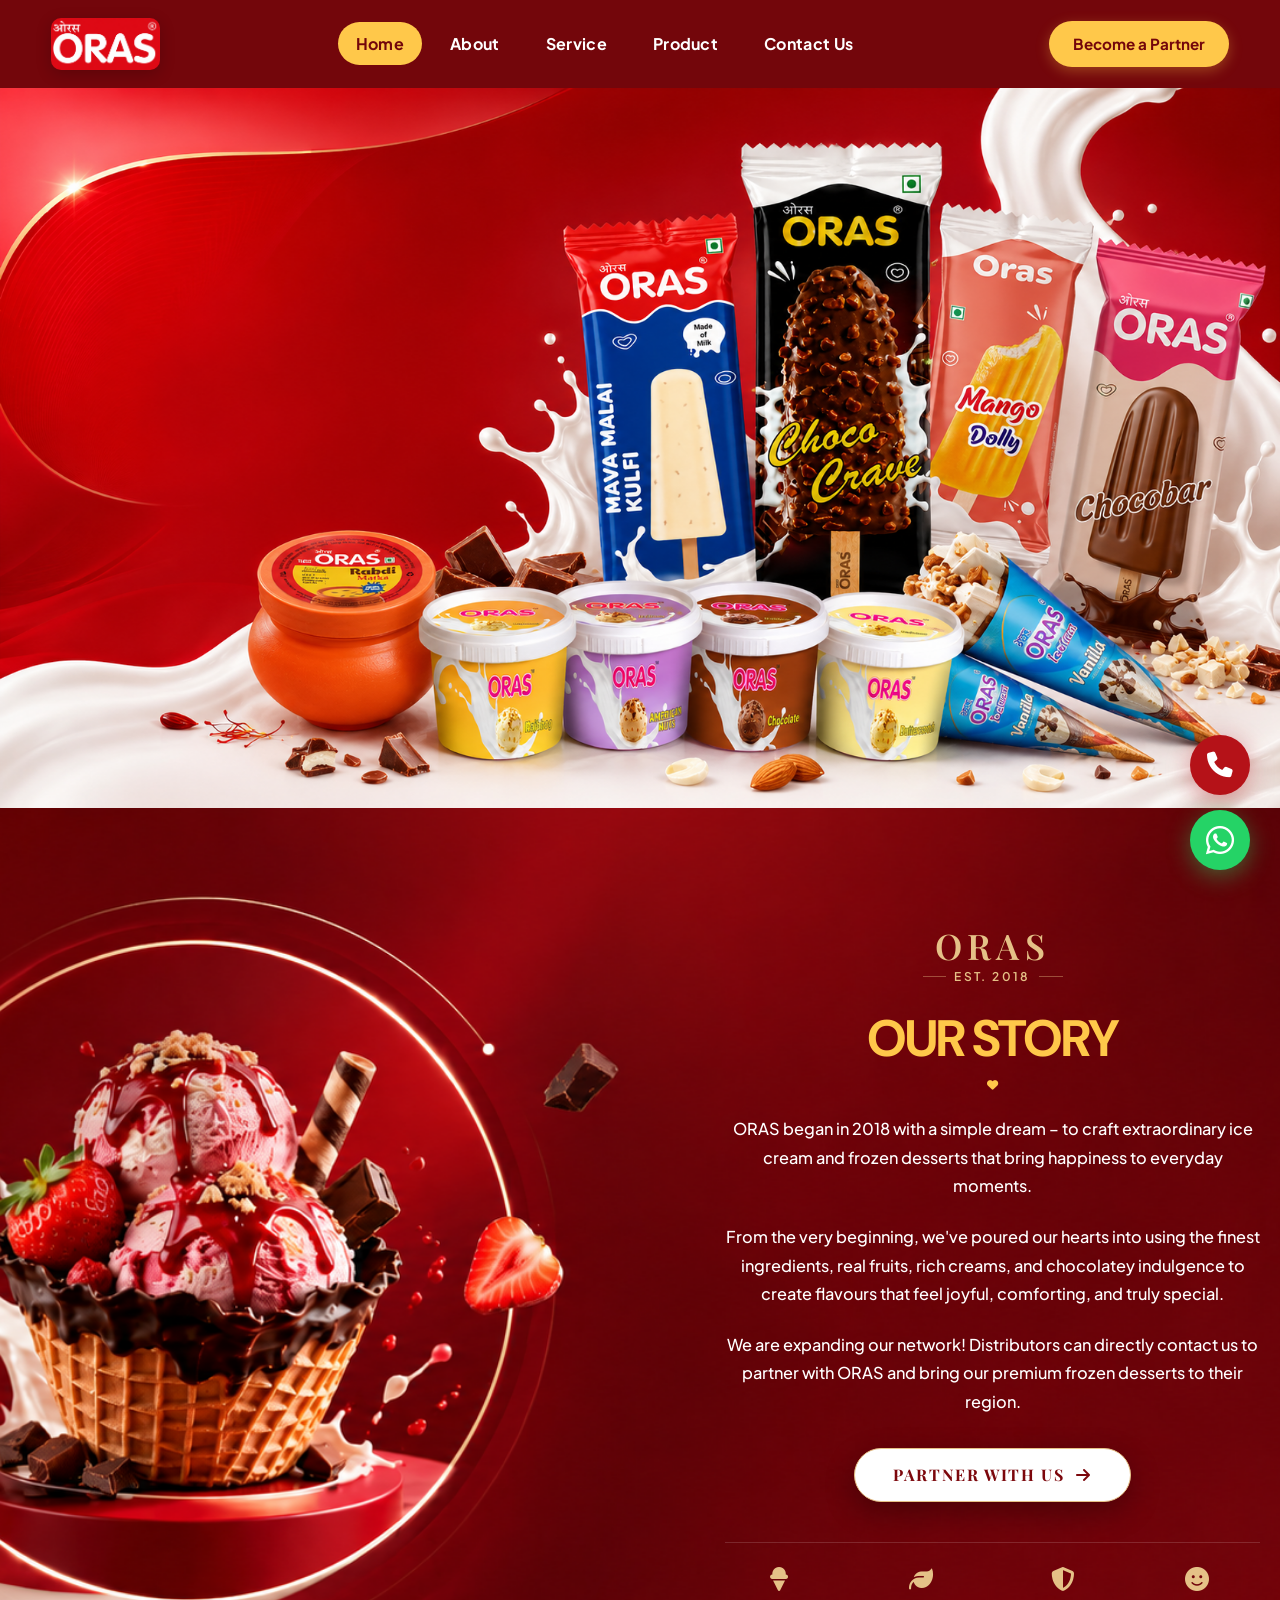
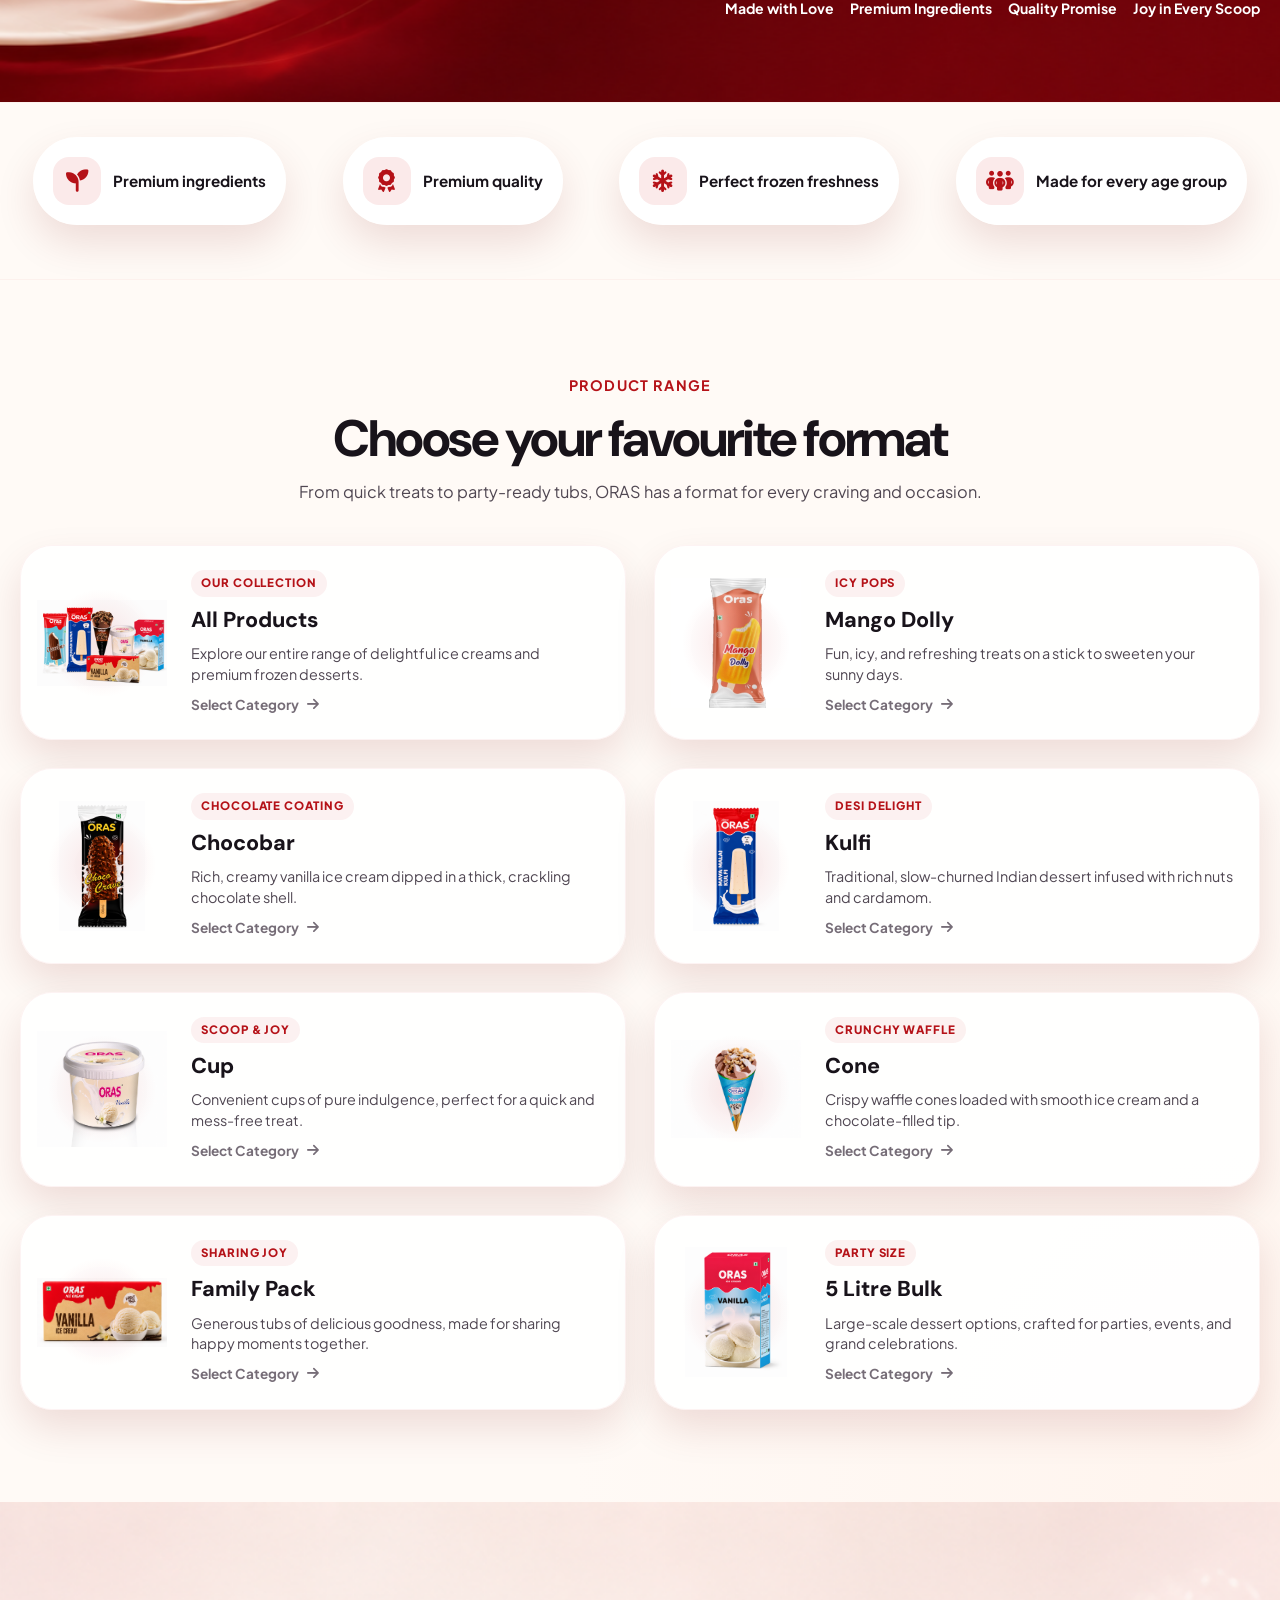
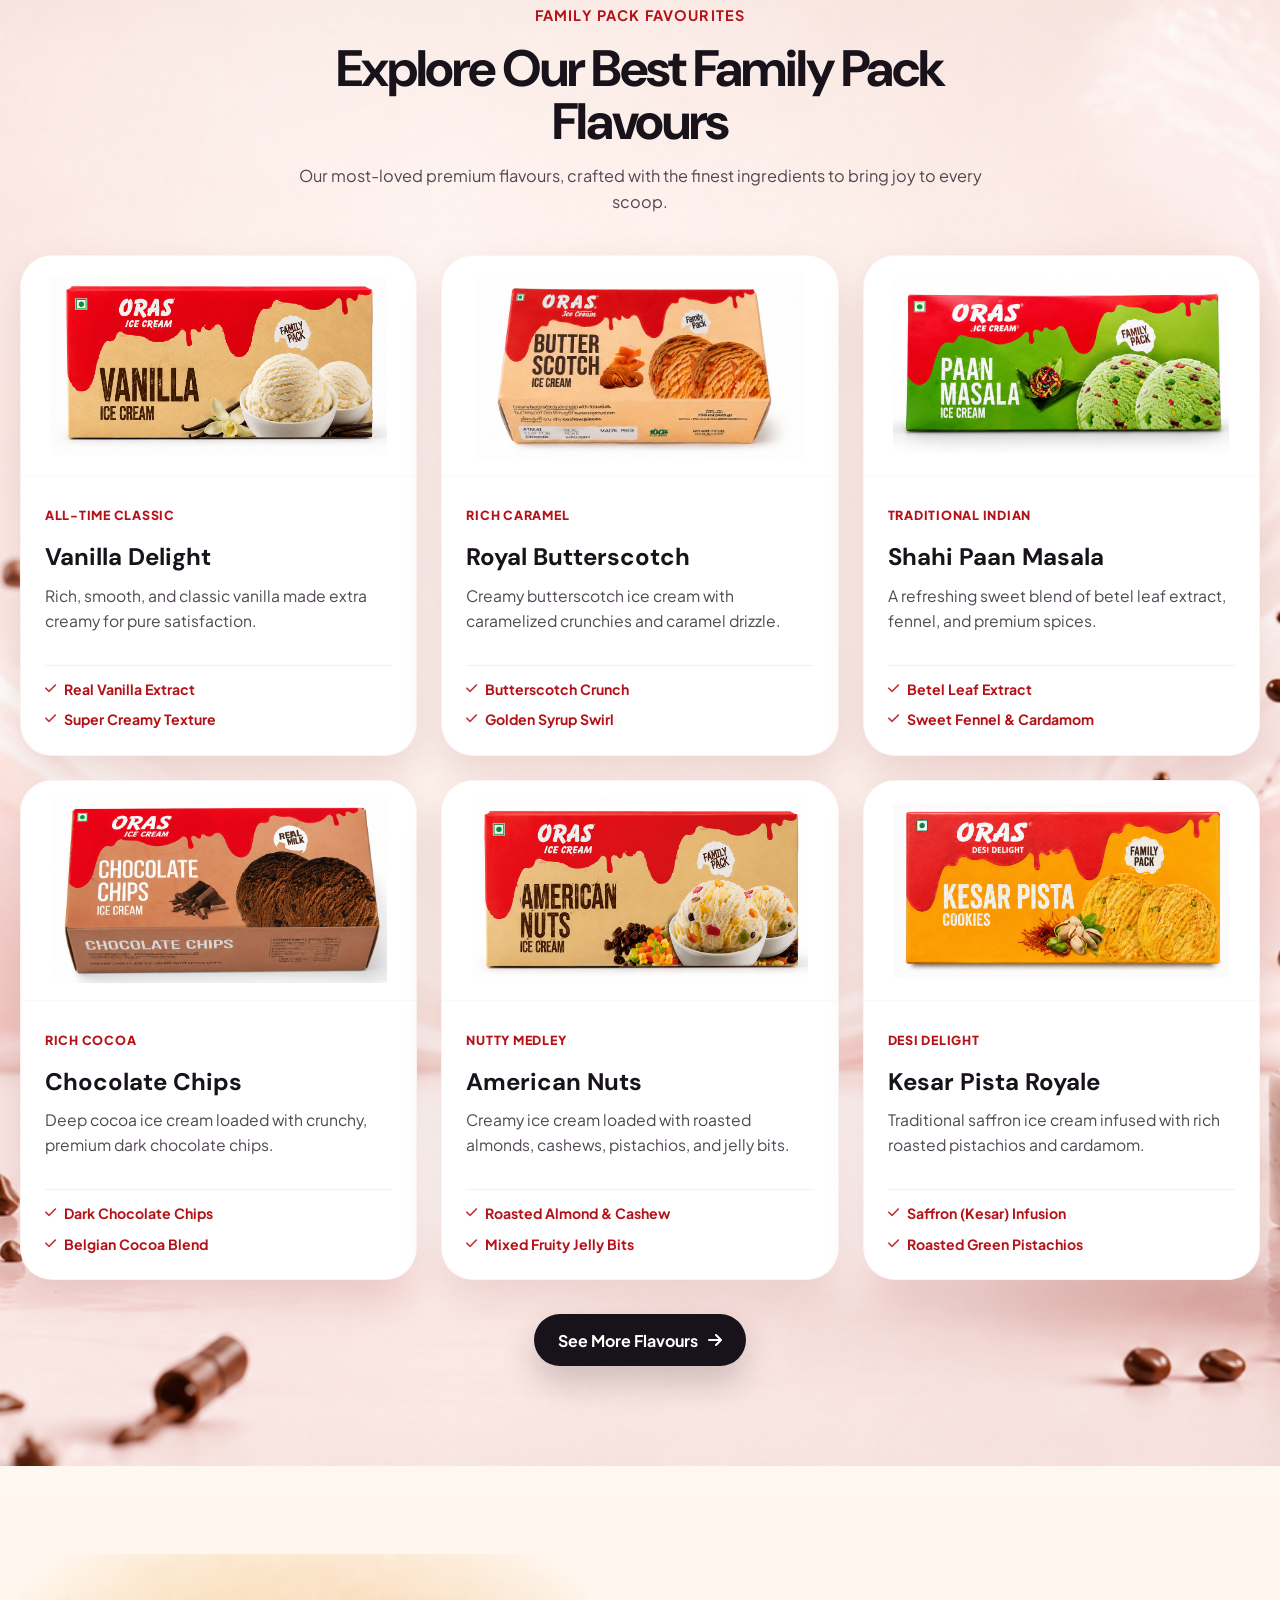
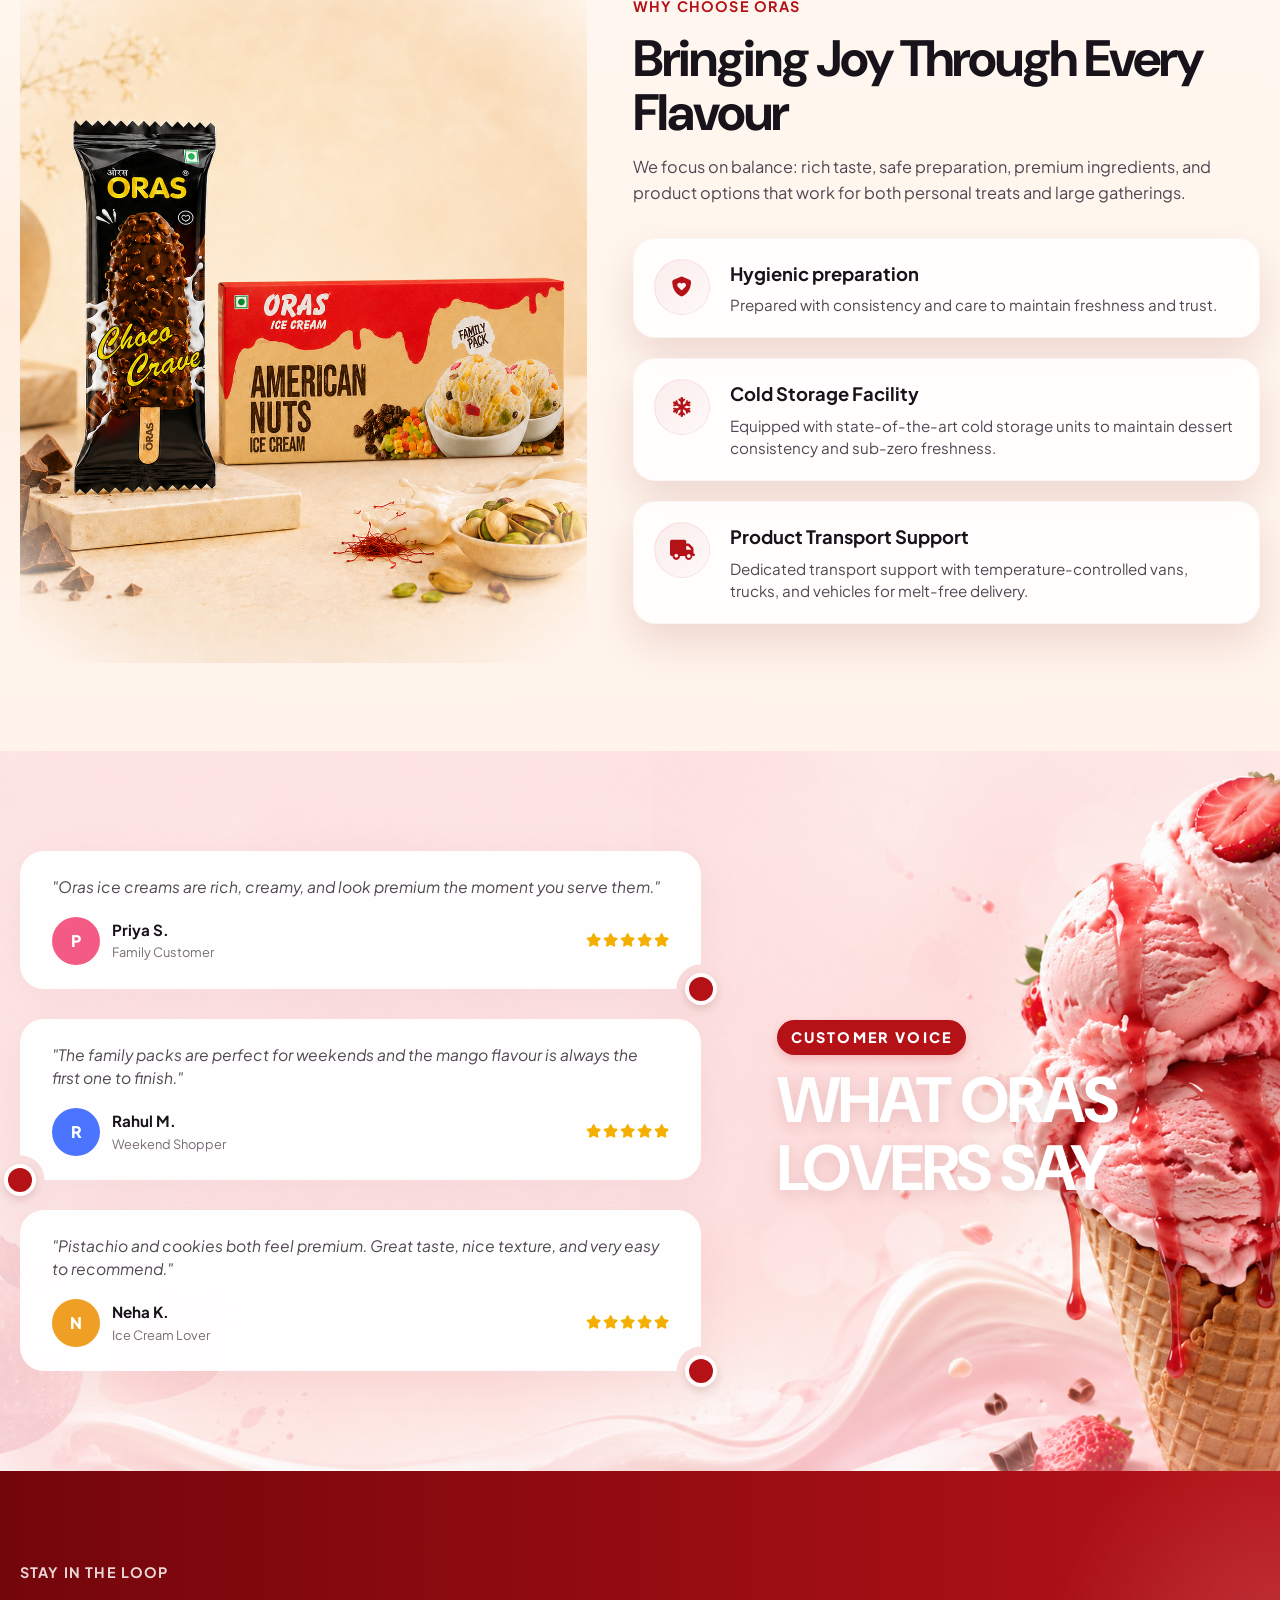
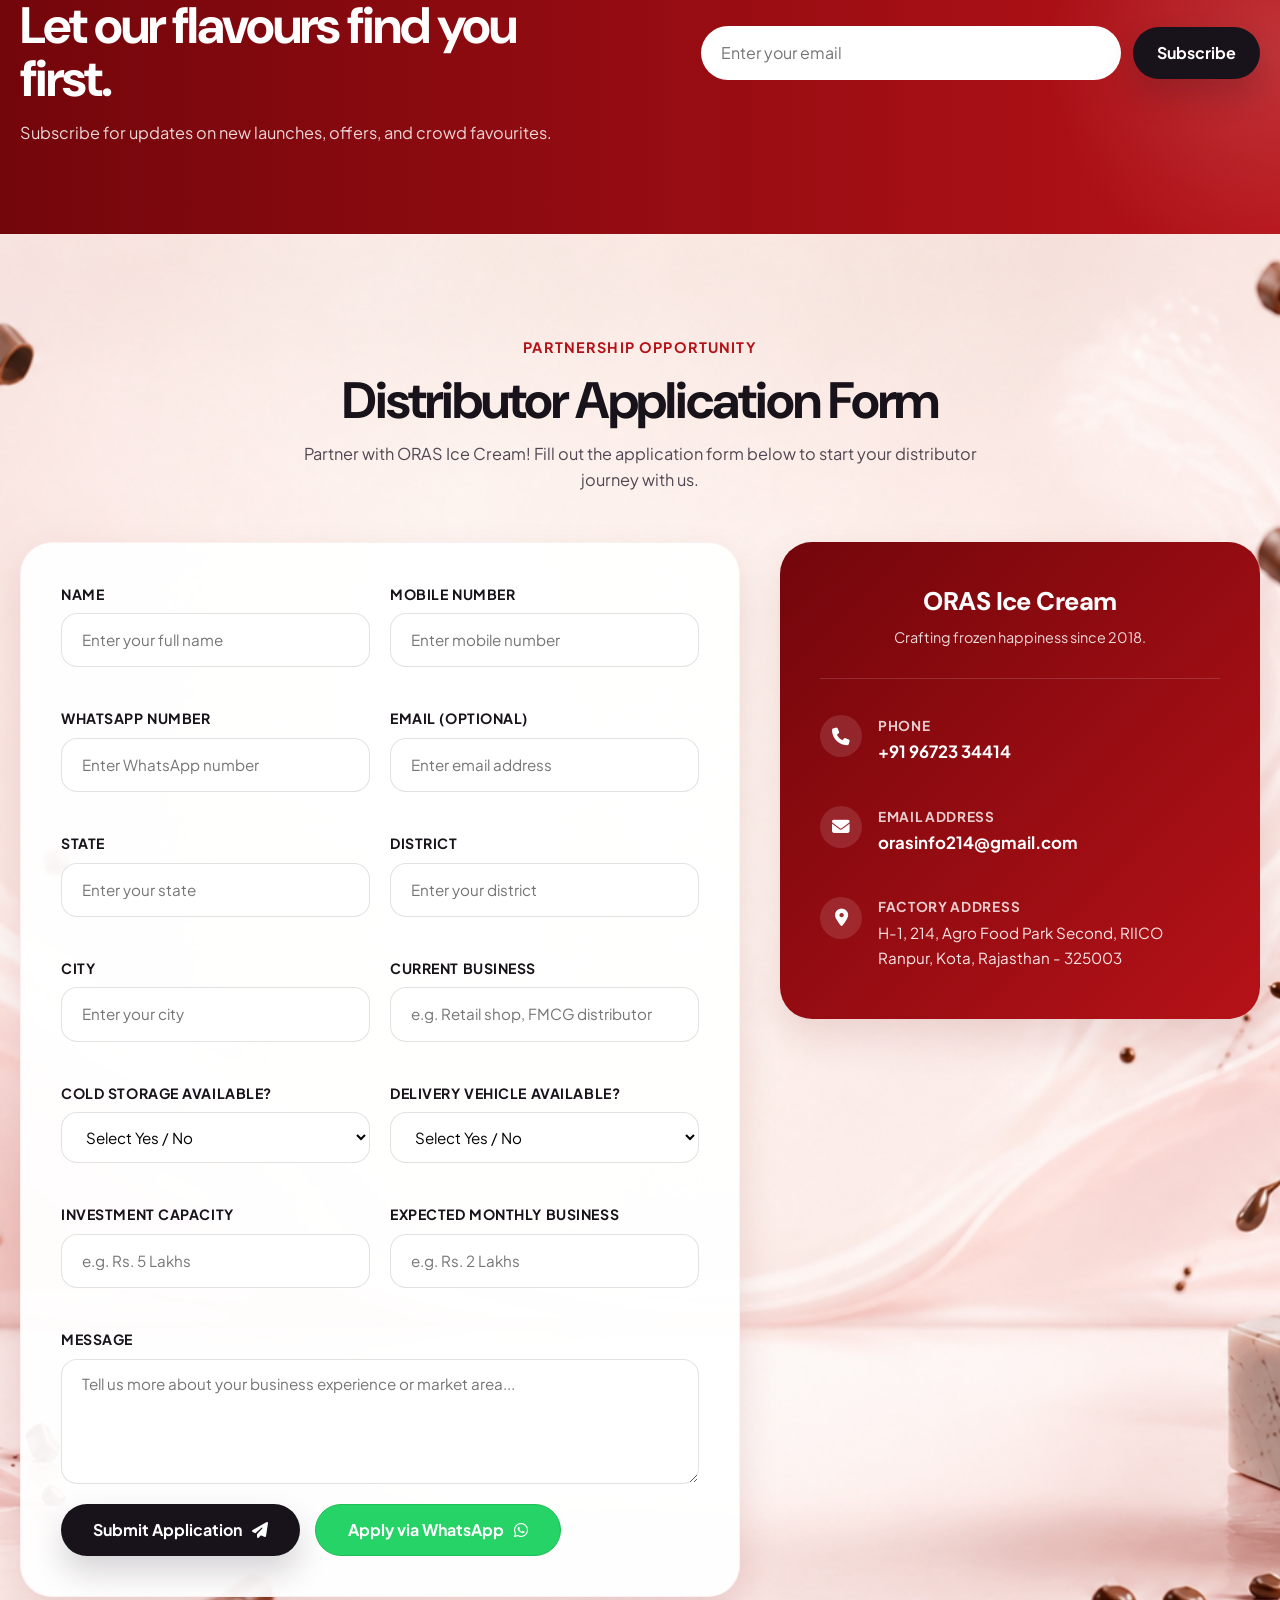
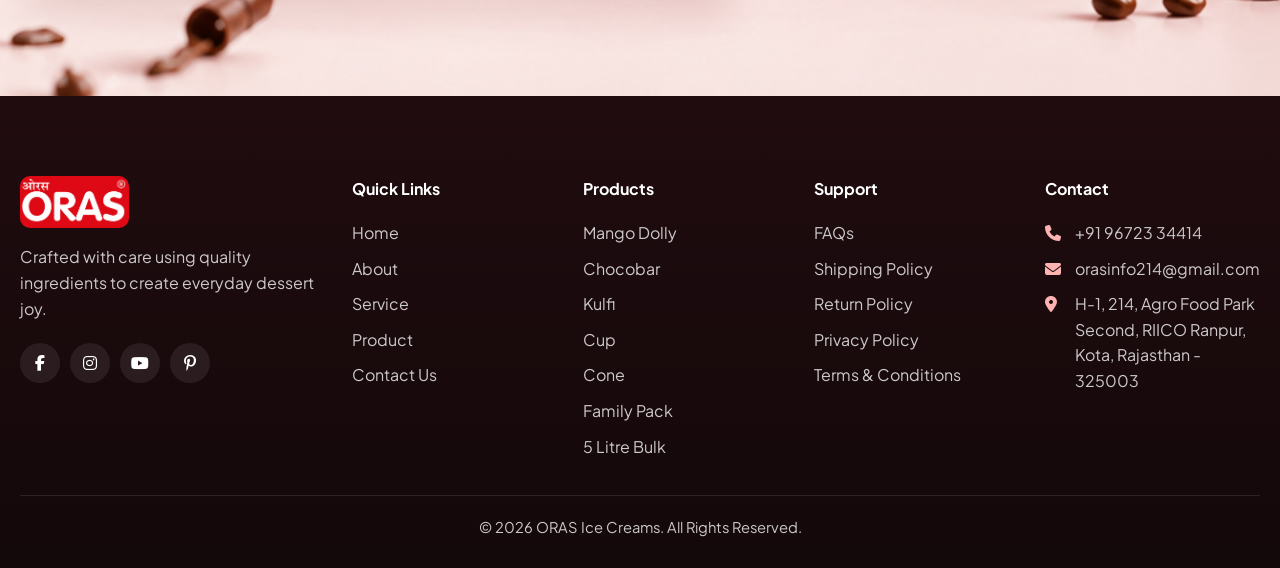
==== index.html @ 4565120a "cgngge" ====
<!DOCTYPE html>
<html lang="en">

<head>
    <meta charset="UTF-8">
    <meta name="viewport" content="width=device-width, initial-scale=1.0">
    <title>ORAS Ice Cream | Crafted for Every Craving</title>
    <meta name="description"
        content="Discover ORAS ice creams, family packs, cones, cups, and frozen desserts made with rich ingredients and joyful flavours.">
    <link rel="icon" type="image/png" href="images/logo.png">
    <link rel="preconnect" href="https://fonts.googleapis.com">
    <link rel="preconnect" href="https://fonts.gstatic.com" crossorigin>
    <link
        href="https://fonts.googleapis.com/css2?family=DM+Sans:wght@400;500;700;800&family=Lobster+Two:wght@700&family=Plus+Jakarta+Sans:wght@400;500;600;700;800&family=Playfair+Display:ital,wght@0,400..900;1,400..900&family=Cormorant+Garamond:ital,wght@0,400..700;1,400..700&display=swap"
        rel="stylesheet">
    <link rel="stylesheet" href="https://cdnjs.cloudflare.com/ajax/libs/font-awesome/6.4.0/css/all.min.css">
    <link rel="stylesheet" href="style.css?v=1.3">
</head>

<body>
    <!-- ORAS Premium Preloader -->
    <div id="oras-preloader" class="oras-preloader">
        <div class="preloader-bg-swirls">
            <div class="swirl swirl-1"></div>
            <div class="swirl swirl-2"></div>
        </div>
        <div class="preloader-content">
            <!-- Center Ice Cream Cup SVG Animation -->
            <div class="icecream-container">
                <svg viewBox="0 0 200 200" class="icecream-svg">
                    <!-- Floating toppings (Choco chips / Strawberry dots) -->
                    <circle cx="50" cy="60" r="4" class="topping topping-dot topping-1" />
                    <rect x="145" y="45" width="6" height="6" rx="2" class="topping topping-chip topping-2" />
                    <circle cx="150" cy="95" r="3.5" class="topping topping-dot topping-3" />
                    <rect x="40" y="110" width="6" height="6" rx="2" class="topping topping-chip topping-4" />

                    <!-- Ice Cream Scoop dropping -->
                    <g class="icecream-scoop-group">
                        <circle cx="100" cy="-60" r="42" class="icecream-scoop" />
                        <!-- Strawberry Syrup Drizzle overlay on the scoop -->
                        <path d="M 62,-54 C 65,-40 75,-35 80,-42 C 85,-50 95,-38 100,-46 C 105,-54 115,-36 122,-44 C 129,-52 135,-38 138,-54 C 135,-78 120,-96 100,-96 C 80,-96 65,-78 62,-54 Z" class="syrup-drizzle" />
                    </g>

                    <!-- Cup container -->
                    <g class="icecream-cup-group">
                        <!-- Cup Back Rim -->
                        <ellipse cx="100" cy="110" rx="46" ry="12" class="cup-rim-back" />
                        <!-- Cup Base -->
                        <path d="M 58,114 L 68,168 C 69,173 73,178 78,178 L 122,178 C 127,178 131,173 132,168 L 142,114 Z" class="cup-body" />
                        <!-- Cup Front Rim -->
                        <ellipse cx="100" cy="110" rx="46" ry="12" class="cup-rim-front" />
                        <!-- Golden Accent Lines on Cup -->
                        <path d="M 68,124 L 74,158 M 132,124 L 126,158 M 100,128 L 100,166" class="cup-accents" />
                    </g>
                </svg>
            </div>

            <!-- Preloader Progress (Dripping Syrup Line) -->
            <div class="preloader-progress-bar">
                <div class="progress-line-fill"></div>
                <!-- Syrup Drop dripping from the progress fill end -->
                <div class="progress-syrup-drop"></div>
            </div>

            <!-- Reveal ORAS Logo text -->
            <div class="preloader-logo-reveal">
                <h1 class="loader-logo-text">ORAS</h1>
                <span class="loader-logo-sub">EST. 2018</span>
            </div>
        </div>
    </div>

    <header class="main-header">
        <div class="header-container">
            <a href="#home" class="logo-container" aria-label="ORAS home">
                <img src="images/logo.png" alt="ORAS Logo" class="brand-logo">
            </a>

            <nav class="nav-menu" aria-label="Primary">
                <ul>
                    <li><a href="#home" class="active">Home</a></li>
                    <li><a href="about.html">About</a></li>
                    <li><a href="services.html">Service</a></li>
                    <li><a href="products.html">Product</a></li>
                    <li><a href="contact.html">Contact Us</a></li>
                </ul>
            </nav>

            <div class="header-actions">
                <a href="contact.html" class="btn-quote">Become a Partner</a>
                <button class="mobile-menu-toggle" aria-label="Toggle menu">
                    <i class="fa-solid fa-bars"></i>
                </button>
            </div>
        </div>
    </header>



    <main>
        <section id="home" class="hero-section">
            <div class="hero-image-wrapper">
                <img src="images/banner%20poster.png" alt="ORAS Ice Cream Banner" class="hero-banner-image">
            </div>
        </section>

        <section id="about" class="story-section">
            <div class="shell story-layout">
                <!-- Left spacer to preserve left-side layout for background illustration -->
                <div class="story-spacer"></div>

                <div class="story-copy scroll-reveal">
                    <div class="story-branding">
                        <span class="story-brand-name">ORAS</span>
                        <span class="story-est">EST. 2018</span>
                    </div>
                    <h2 class="story-title">OUR STORY</h2>
                    <div class="story-separator">
                        <i class="fa-solid fa-heart"></i>
                    </div>
                    <p class="story-text">
                        ORAS began in 2018 with a simple dream – to craft extraordinary ice cream and frozen desserts that bring happiness to everyday moments.
                    </p>
                    <p class="story-text">
                        From the very beginning, we've poured our hearts into using the finest ingredients, real fruits, rich creams, and chocolatey indulgence to create flavours that feel joyful, comforting, and truly special.
                    </p>
                    <p class="story-text">
                        We are expanding our network! Distributors can directly contact us to partner with ORAS and bring our premium frozen desserts to their region.
                    </p>
                    <div class="story-action">
                        <a href="#contact-section" class="btn btn-story">PARTNER WITH US <i class="fa-solid fa-arrow-right"></i></a>
                    </div>
                    
                    <div class="story-features">
                        <div class="feature-card">
                            <i class="fa-solid fa-ice-cream"></i>
                            <div class="feature-info">
                                <span>Made with Love</span>
                            </div>
                        </div>
                        <div class="feature-card">
                            <i class="fa-solid fa-leaf"></i>
                            <div class="feature-info">
                                <span>Premium Ingredients</span>
                            </div>
                        </div>
                        <div class="feature-card">
                            <i class="fa-solid fa-shield-halved"></i>
                            <div class="feature-info">
                                <span>Quality Promise</span>
                            </div>
                        </div>
                        <div class="feature-card">
                            <i class="fa-solid fa-face-smile"></i>
                            <div class="feature-info">
                                <span>Joy in Every Scoop</span>
                            </div>
                        </div>
                    </div>
                </div>
            </div>
        </section>

        <section class="trust-strip">
            <div class="shell trust-grid">
                <div class="trust-item">
                    <i class="fa-solid fa-seedling"></i>
                    <span>Premium ingredients</span>
                </div>
                <div class="trust-item">
                    <i class="fa-solid fa-award"></i>
                    <span>Premium quality</span>
                </div>
                <div class="trust-item">
                    <i class="fa-solid fa-snowflake"></i>
                    <span>Perfect frozen freshness</span>
                </div>
                <div class="trust-item">
                    <i class="fa-solid fa-people-group"></i>
                    <span>Made for every age group</span>
                </div>
            </div>
        </section>

        <section id="products" class="categories-section">
            <div class="shell">
                <div class="section-intro scroll-reveal">
                    <span class="eyebrow">Product range</span>
                    <h2>Choose your favourite format</h2>
                    <p>From quick treats to party-ready tubs, ORAS has a format for every craving and occasion.</p>
                </div>

                <div class="categories-grid">
                    <a href="products.html?category=all" class="category-card" aria-label="Show all products">
                        <span class="category-card-inner">
                            <span class="category-img-wrapper">
                                <span class="category-img-bg"></span>
                                <img src="images/image copy 4.png" alt="All Products" class="category-image">
                            </span>
                            <span class="category-card-info">
                                <span class="category-badge">Our Collection</span>
                                <span class="category-name">All Products</span>
                                <span class="category-desc">Explore our entire range of delightful ice creams and premium frozen desserts.</span>
                                <span class="category-action-link">Select Category <i class="fa-solid fa-arrow-right"></i></span>
                            </span>
                        </span>
                    </a>
                    
                    <a href="products.html?category=candy" class="category-card" aria-label="Show candy category">
                        <span class="category-card-inner">
                            <span class="category-img-wrapper">
                                <span class="category-img-bg"></span>
                                <img src="images/product/magno dolly.png" alt="Mango Dolly" class="category-image">
                            </span>
                            <span class="category-card-info">
                                <span class="category-badge">Icy Pops</span>
                                <span class="category-name">Mango Dolly</span>
                                <span class="category-desc">Fun, icy, and refreshing treats on a stick to sweeten your sunny days.</span>
                                <span class="category-action-link">Select Category <i class="fa-solid fa-arrow-right"></i></span>
                            </span>
                        </span>
                    </a>
                    
                    <a href="products.html?category=chocobar" class="category-card" aria-label="Show chocobar category">
                        <span class="category-card-inner">
                            <span class="category-img-wrapper">
                                <span class="category-img-bg"></span>
                                <img src="images/product/chobar.png" alt="Chocobar" class="category-image">
                            </span>
                            <span class="category-card-info">
                                <span class="category-badge">Chocolate Coating</span>
                                <span class="category-name">Chocobar</span>
                                <span class="category-desc">Rich, creamy vanilla ice cream dipped in a thick, crackling chocolate shell.</span>
                                <span class="category-action-link">Select Category <i class="fa-solid fa-arrow-right"></i></span>
                            </span>
                        </span>
                    </a>
                    
                    <a href="products.html?category=kulfi" class="category-card" aria-label="Show kulfi category">
                        <span class="category-card-inner">
                            <span class="category-img-wrapper">
                                <span class="category-img-bg"></span>
                                <img src="images/product/kulfi.png" alt="Kulfi" class="category-image">
                            </span>
                            <span class="category-card-info">
                                <span class="category-badge">Desi Delight</span>
                                <span class="category-name">Kulfi</span>
                                <span class="category-desc">Traditional, slow-churned Indian dessert infused with rich nuts and cardamom.</span>
                                <span class="category-action-link">Select Category <i class="fa-solid fa-arrow-right"></i></span>
                            </span>
                        </span>
                    </a>
                    
                    <a href="products.html?category=cup" class="category-card" aria-label="Show cup category">
                        <span class="category-card-inner">
                            <span class="category-img-wrapper">
                                <span class="category-img-bg"></span>
                                <img src="images/vanilla.png" alt="Cup" class="category-image">
                            </span>
                            <span class="category-card-info">
                                <span class="category-badge">Scoop & Joy</span>
                                <span class="category-name">Cup</span>
                                <span class="category-desc">Convenient cups of pure indulgence, perfect for a quick and mess-free treat.</span>
                                <span class="category-action-link">Select Category <i class="fa-solid fa-arrow-right"></i></span>
                            </span>
                        </span>
                    </a>
                    
                    <a href="products.html?category=cone" class="category-card" aria-label="Show cone category">
                        <span class="category-card-inner">
                            <span class="category-img-wrapper">
                                <span class="category-img-bg"></span>
                                <img src="images/product/cone.png" alt="Cone" class="category-image">
                            </span>
                            <span class="category-card-info">
                                <span class="category-badge">Crunchy Waffle</span>
                                <span class="category-name">Cone</span>
                                <span class="category-desc">Crispy waffle cones loaded with smooth ice cream and a chocolate-filled tip.</span>
                                <span class="category-action-link">Select Category <i class="fa-solid fa-arrow-right"></i></span>
                            </span>
                        </span>
                    </a>
                    
                    <a href="products.html?category=family" class="category-card" aria-label="Show family pack category">
                        <span class="category-card-inner">
                            <span class="category-img-wrapper">
                                <span class="category-img-bg"></span>
                                <img src="images/product/vn.png" alt="Family Pack" class="category-image">
                            </span>
                            <span class="category-card-info">
                                <span class="category-badge">Sharing Joy</span>
                                <span class="category-name">Family Pack</span>
                                <span class="category-desc">Generous tubs of delicious goodness, made for sharing happy moments together.</span>
                                <span class="category-action-link">Select Category <i class="fa-solid fa-arrow-right"></i></span>
                            </span>
                        </span>
                    </a>
                    
                    <a href="products.html?category=bulk" class="category-card" aria-label="Show bulk category">
                        <span class="category-card-inner">
                            <span class="category-img-wrapper">
                                <span class="category-img-bg"></span>
                                <img src="images/vnilla.png" alt="5 Litre Bulk" class="category-image">
                            </span>
                            <span class="category-card-info">
                                <span class="category-badge">Party Size</span>
                                <span class="category-name">5 Litre Bulk</span>
                                <span class="category-desc">Large-scale dessert options, crafted for parties, events, and grand celebrations.</span>
                                <span class="category-action-link">Select Category <i class="fa-solid fa-arrow-right"></i></span>
                            </span>
                        </span>
                    </a>
                </div>
            </div>
        </section>

        <section id="flavours" class="flavours-section">
            <div class="shell">
                <div class="section-intro scroll-reveal">
                    <span class="eyebrow">Family Pack Favourites</span>
                    <h2>Explore Our Best Family Pack Flavours</h2>
                    <p>Our most-loved premium flavours, crafted with the finest ingredients to bring joy to every scoop.</p>
                </div>

                <div class="flavours-grid">
                    <article class="flavour-card" data-id="vanilla">
                        <div class="flavour-card-inner">
                            <div class="flavour-img-box">
                                <img src="images/product/vn.png" alt="Vanilla Delight">
                            </div>
                            <div class="flavour-info">
                                <span class="flavour-tag">All-Time Classic</span>
                                <h3>Vanilla Delight</h3>
                                <p class="flavour-copy">Rich, smooth, and classic vanilla made extra creamy for pure satisfaction.</p>
                                <div class="flavour-highlights">
                                    <span><i class="fa-solid fa-check"></i> Real Vanilla Extract</span>
                                    <span><i class="fa-solid fa-check"></i> Super Creamy Texture</span>
                                </div>
                            </div>
                        </div>
                    </article>

                    <article class="flavour-card" data-id="butterscotch">
                        <div class="flavour-card-inner">
                            <div class="flavour-img-box">
                                <img src="images/product/btr.png" alt="Royal Butterscotch">
                            </div>
                            <div class="flavour-info">
                                <span class="flavour-tag">Rich Caramel</span>
                                <h3>Royal Butterscotch</h3>
                                <p class="flavour-copy">Creamy butterscotch ice cream with caramelized crunchies and caramel drizzle.</p>
                                <div class="flavour-highlights">
                                    <span><i class="fa-solid fa-check"></i> Butterscotch Crunch</span>
                                    <span><i class="fa-solid fa-check"></i> Golden Syrup Swirl</span>
                                </div>
                            </div>
                        </div>
                    </article>

                    <article class="flavour-card" data-id="paanmasala">
                        <div class="flavour-card-inner">
                            <div class="flavour-img-box">
                                <img src="images/product/pan%20ice.png" alt="Shahi Paan Masala">
                            </div>
                            <div class="flavour-info">
                                <span class="flavour-tag">Traditional Indian</span>
                                <h3>Shahi Paan Masala</h3>
                                <p class="flavour-copy">A refreshing sweet blend of betel leaf extract, fennel, and premium spices.</p>
                                <div class="flavour-highlights">
                                    <span><i class="fa-solid fa-check"></i> Betel Leaf Extract</span>
                                    <span><i class="fa-solid fa-check"></i> Sweet Fennel & Cardamom</span>
                                </div>
                            </div>
                        </div>
                    </article>

                    <article class="flavour-card" data-id="chocochips">
                        <div class="flavour-card-inner">
                            <div class="flavour-img-box">
                                <img src="images/product/choco.png" alt="Chocolate Chips">
                            </div>
                            <div class="flavour-info">
                                <span class="flavour-tag">Rich Cocoa</span>
                                <h3>Chocolate Chips</h3>
                                <p class="flavour-copy">Deep cocoa ice cream loaded with crunchy, premium dark chocolate chips.</p>
                                <div class="flavour-highlights">
                                    <span><i class="fa-solid fa-check"></i> Dark Chocolate Chips</span>
                                    <span><i class="fa-solid fa-check"></i> Belgian Cocoa Blend</span>
                                </div>
                            </div>
                        </div>
                    </article>

                    <article class="flavour-card" data-id="americannuts">
                        <div class="flavour-card-inner">
                            <div class="flavour-img-box">
                                <img src="images/product/an.png" alt="American Nuts">
                            </div>
                            <div class="flavour-info">
                                <span class="flavour-tag">Nutty Medley</span>
                                <h3>American Nuts</h3>
                                <p class="flavour-copy">Creamy ice cream loaded with roasted almonds, cashews, pistachios, and jelly bits.</p>
                                <div class="flavour-highlights">
                                    <span><i class="fa-solid fa-check"></i> Roasted Almond & Cashew</span>
                                    <span><i class="fa-solid fa-check"></i> Mixed Fruity Jelly Bits</span>
                                </div>
                            </div>
                        </div>
                    </article>

                    <article class="flavour-card" data-id="kesarpista">
                        <div class="flavour-card-inner">
                            <div class="flavour-img-box">
                                <img src="images/product/kp.png" alt="Kesar Pista Royale">
                            </div>
                            <div class="flavour-info">
                                <span class="flavour-tag">Desi Delight</span>
                                <h3>Kesar Pista Royale</h3>
                                <p class="flavour-copy">Traditional saffron ice cream infused with rich roasted pistachios and cardamom.</p>
                                <div class="flavour-highlights">
                                    <span><i class="fa-solid fa-check"></i> Saffron (Kesar) Infusion</span>
                                    <span><i class="fa-solid fa-check"></i> Roasted Green Pistachios</span>
                                </div>
                            </div>
                        </div>
                    </article>
                </div>

                <div class="flavours-action">
                    <a href="products.html" class="btn btn-dark">See More Flavours <i class="fa-solid fa-arrow-right"></i></a>
                </div>
            </div>
        </section>

        <section id="services" class="choose-section">
            <div class="shell choose-layout">
                <div class="choose-visual scroll-reveal">
                    <img src="images/new%20combo%27.png" alt="ORAS dessert platter">
                </div>
                <div class="choose-copy scroll-reveal">
                    <span class="eyebrow">Why choose ORAS</span>
                    <h2>Bringing Joy Through Every Flavour</h2>
                    <p>
                        We focus on balance: rich taste, safe preparation, premium ingredients, and product options
                        that work for both personal treats and large gatherings.
                    </p>
                    <div class="choose-points">
                        <article>
                            <i class="fa-solid fa-shield-heart"></i>
                            <div>
                                <h3>Hygienic preparation</h3>
                                <p>Prepared with consistency and care to maintain freshness and trust.</p>
                            </div>
                        </article>
                        <article>
                            <i class="fa-solid fa-snowflake"></i>
                            <div>
                                <h3>Cold Storage Facility</h3>
                                <p>Equipped with state-of-the-art cold storage units to maintain dessert consistency and sub-zero freshness.</p>
                            </div>
                        </article>
                        <article>
                            <i class="fa-solid fa-truck"></i>
                            <div>
                                <h3>Product Transport Support</h3>
                                <p>Dedicated transport support with temperature-controlled vans, trucks, and vehicles for melt-free delivery.</p>
                            </div>
                        </article>
                    </div>
                </div>
            </div>
        </section>


        <section class="testimonials-section">
            <div class="shell testimonials-layout">
                <!-- Left Side: Testimonials Stack -->
                <div class="testimonials-left-col">
                    <div class="testimonials-sets-wrapper">
                        <!-- Set 1 -->
                        <div class="testimonial-set active" data-set="1">
                            <article class="testimonial-card-bubble bottom-right">
                                <p class="testimonial-bubble-text">"Oras ice creams are rich, creamy, and look premium the moment you serve them."</p>
                                <div class="testimonial-bubble-footer">
                                    <div class="author-info">
                                        <div class="author-avatar pink-avatar">P</div>
                                        <div>
                                            <strong>Priya S.</strong>
                                            <span>Family Customer</span>
                                        </div>
                                    </div>
                                    <div class="testimonial-stars-rating">
                                        <i class="fa-solid fa-star"></i><i class="fa-solid fa-star"></i><i class="fa-solid fa-star"></i><i class="fa-solid fa-star"></i><i class="fa-solid fa-star"></i>
                                    </div>
                                </div>
                                <span class="bubble-dot"></span>
                            </article>

                            <article class="testimonial-card-bubble bottom-left">
                                <p class="testimonial-bubble-text">"The family packs are perfect for weekends and the mango flavour is always the first one to finish."</p>
                                <div class="testimonial-bubble-footer">
                                    <div class="author-info">
                                        <div class="author-avatar blue-avatar">R</div>
                                        <div>
                                            <strong>Rahul M.</strong>
                                            <span>Weekend Shopper</span>
                                        </div>
                                    </div>
                                    <div class="testimonial-stars-rating">
                                        <i class="fa-solid fa-star"></i><i class="fa-solid fa-star"></i><i class="fa-solid fa-star"></i><i class="fa-solid fa-star"></i><i class="fa-solid fa-star"></i>
                                    </div>
                                </div>
                                <span class="bubble-dot"></span>
                            </article>

                            <article class="testimonial-card-bubble bottom-right">
                                <p class="testimonial-bubble-text">"Pistachio and cookies both feel premium. Great taste, nice texture, and very easy to recommend."</p>
                                <div class="testimonial-bubble-footer">
                                    <div class="author-info">
                                        <div class="author-avatar yellow-avatar">N</div>
                                        <div>
                                            <strong>Neha K.</strong>
                                            <span>Ice Cream Lover</span>
                                        </div>
                                    </div>
                                    <div class="testimonial-stars-rating">
                                        <i class="fa-solid fa-star"></i><i class="fa-solid fa-star"></i><i class="fa-solid fa-star"></i><i class="fa-solid fa-star"></i><i class="fa-solid fa-star"></i>
                                    </div>
                                </div>
                                <span class="bubble-dot"></span>
                            </article>
                        </div>

                        <!-- Set 2 -->
                        <div class="testimonial-set" data-set="2">
                            <article class="testimonial-card-bubble bottom-right">
                                <p class="testimonial-bubble-text">"The chocolate magic is out of this world! Real cocoa coating makes all the difference."</p>
                                <div class="testimonial-bubble-footer">
                                    <div class="author-info">
                                        <div class="author-avatar pink-avatar">A</div>
                                        <div>
                                            <strong>Amit V.</strong>
                                            <span>Chocolate Lover</span>
                                        </div>
                                    </div>
                                    <div class="testimonial-stars-rating">
                                        <i class="fa-solid fa-star"></i><i class="fa-solid fa-star"></i><i class="fa-solid fa-star"></i><i class="fa-solid fa-star"></i><i class="fa-solid fa-star"></i>
                                    </div>
                                </div>
                                <span class="bubble-dot"></span>
                            </article>

                            <article class="testimonial-card-bubble bottom-left">
                                <p class="testimonial-bubble-text">"I love the kulfi cups. It feels like pure heritage combined with modern quality standard."</p>
                                <div class="testimonial-bubble-footer">
                                    <div class="author-info">
                                        <div class="author-avatar blue-avatar">S</div>
                                        <div>
                                            <strong>Sneha R.</strong>
                                            <span>Heritage Dessert Fan</span>
                                        </div>
                                    </div>
                                    <div class="testimonial-stars-rating">
                                        <i class="fa-solid fa-star"></i><i class="fa-solid fa-star"></i><i class="fa-solid fa-star"></i><i class="fa-solid fa-star"></i><i class="fa-solid fa-star"></i>
                                    </div>
                                </div>
                                <span class="bubble-dot"></span>
                            </article>

                            <article class="testimonial-card-bubble bottom-right">
                                <p class="testimonial-bubble-text">"Packaging keeps the ice creams frozen rock-solid even during delivery in hot summer days!"</p>
                                <div class="testimonial-bubble-footer">
                                    <div class="author-info">
                                        <div class="author-avatar yellow-avatar">K</div>
                                        <div>
                                            <strong>Karan J.</strong>
                                            <span>Party Host</span>
                                        </div>
                                    </div>
                                    <div class="testimonial-stars-rating">
                                        <i class="fa-solid fa-star"></i><i class="fa-solid fa-star"></i><i class="fa-solid fa-star"></i><i class="fa-solid fa-star"></i><i class="fa-solid fa-star"></i>
                                    </div>
                                </div>
                                <span class="bubble-dot"></span>
                            </article>
                        </div>
                    </div>
                </div>

                <!-- Right Side: Heading Column -->
                <div class="testimonials-right-col">
                    <span class="testimonials-eyebrow">Customer Voice</span>
                    <h2 class="testimonials-huge-title">WHAT ORAS LOVERS SAY</h2>
                </div>
            </div>
        </section>

        <section class="newsletter-section">
            <div class="shell newsletter-layout">
                <div class="newsletter-copy scroll-reveal">
                    <span class="eyebrow">Stay in the loop</span>
                    <h2>Let our flavours find you first.</h2>
                    <p>Subscribe for updates on new launches, offers, and crowd favourites.</p>
                </div>
                <form class="newsletter-form scroll-reveal"
                    onsubmit="event.preventDefault(); alert('Thank you for subscribing to ORAS.'); this.reset();">
                    <input type="email" placeholder="Enter your email" required class="newsletter-input">
                    <button type="submit" class="btn btn-dark">Subscribe</button>
                </form>
            </div>
        </section>

        <section id="contact-section" class="contact-section">
            <div class="shell">
                <div class="section-intro scroll-reveal">
                    <span class="eyebrow">Partnership Opportunity</span>
                    <h2>Distributor Application Form</h2>
                    <p>Partner with ORAS Ice Cream! Fill out the application form below to start your distributor journey with us.</p>
                </div>

                <div class="contact-layout scroll-reveal">
                    <!-- Left: Contact Form Card -->
                    <div class="contact-form-card">
                        <form onsubmit="event.preventDefault(); alert('Thank you for submitting your Distributor Application! Our partnership team will review your application and contact you shortly.'); this.reset();">
                            <div class="form-row">
                                <div class="form-group">
                                    <label for="distributor-name">Name</label>
                                    <input type="text" id="distributor-name" placeholder="Enter your full name" required>
                                </div>
                                <div class="form-group">
                                    <label for="distributor-mobile">Mobile Number</label>
                                    <input type="tel" id="distributor-mobile" placeholder="Enter mobile number" required>
                                </div>
                            </div>
                            <div class="form-row">
                                <div class="form-group">
                                    <label for="distributor-whatsapp">WhatsApp Number</label>
                                    <input type="tel" id="distributor-whatsapp" placeholder="Enter WhatsApp number" required>
                                </div>
                                <div class="form-group">
                                    <label for="distributor-email">Email (Optional)</label>
                                    <input type="email" id="distributor-email" placeholder="Enter email address">
                                </div>
                            </div>
                            <div class="form-row">
                                <div class="form-group">
                                    <label for="distributor-state">State</label>
                                    <input type="text" id="distributor-state" placeholder="Enter your state" required>
                                </div>
                                <div class="form-group">
                                    <label for="distributor-district">District</label>
                                    <input type="text" id="distributor-district" placeholder="Enter your district" required>
                                </div>
                            </div>
                            <div class="form-row">
                                <div class="form-group">
                                    <label for="distributor-city">City</label>
                                    <input type="text" id="distributor-city" placeholder="Enter your city" required>
                                </div>
                                <div class="form-group">
                                    <label for="distributor-business">Current Business</label>
                                    <input type="text" id="distributor-business" placeholder="e.g. Retail shop, FMCG distributor" required>
                                </div>
                            </div>
                            <div class="form-row">
                                <div class="form-group">
                                    <label for="distributor-coldstorage">Cold Storage Available?</label>
                                    <select id="distributor-coldstorage" required>
                                        <option value="" disabled selected>Select Yes / No</option>
                                        <option value="Yes">Yes</option>
                                        <option value="No">No</option>
                                    </select>
                                </div>
                                <div class="form-group">
                                    <label for="distributor-deliveryvehicle">Delivery Vehicle Available?</label>
                                    <select id="distributor-deliveryvehicle" required>
                                        <option value="" disabled selected>Select Yes / No</option>
                                        <option value="Yes">Yes</option>
                                        <option value="No">No</option>
                                    </select>
                                </div>
                            </div>
                            <div class="form-row">
                                <div class="form-group">
                                    <label for="distributor-investment">Investment Capacity</label>
                                    <input type="text" id="distributor-investment" placeholder="e.g. Rs. 5 Lakhs" required>
                                </div>
                                <div class="form-group">
                                    <label for="distributor-expectedbusiness">Expected Monthly Business</label>
                                    <input type="text" id="distributor-expectedbusiness" placeholder="e.g. Rs. 2 Lakhs" required>
                                </div>
                            </div>
                            <div class="form-group">
                                <label for="distributor-message">Message</label>
                                <textarea id="distributor-message" rows="5" placeholder="Tell us more about your business experience or market area..." required></textarea>
                            </div>
                            <div class="contact-form-actions" style="display: flex; gap: 15px; flex-wrap: wrap; margin-top: 15px;">
                                <button type="submit" class="btn btn-dark submit-contact-btn">Submit Application <i class="fa-solid fa-paper-plane"></i></button>
                                <button type="button" id="submit-whatsapp-btn" class="btn btn-whatsapp submit-contact-btn" style="background-color: #25d366; color: white; border: 1px solid #1ebd56;">Apply via WhatsApp <i class="fa-brands fa-whatsapp"></i></button>
                            </div>
                        </form>
                    </div>

                    <!-- Right: Contact Info Card -->
                    <div class="contact-details-card">
                        <div class="details-branding">
                            <img src="images/logo.png" alt="ORAS Logo" class="details-logo">
                            <h3>ORAS Ice Cream</h3>
                            <p>Crafting frozen happiness since 2018.</p>
                        </div>
                        <hr class="details-divider">
                        <ul class="details-info-list">
                            <li>
                                <div class="details-icon"><i class="fa-solid fa-phone"></i></div>
                                <div>
                                    <strong>Phone</strong>
                                    <a href="tel:+919672334414">+91 96723 34414</a>
                                </div>
                            </li>
                            <li>
                                <div class="details-icon"><i class="fa-solid fa-envelope"></i></div>
                                <div>
                                    <strong>Email Address</strong>
                                    <a href="mailto:orasinfo214@gmail.com">orasinfo214@gmail.com</a>
                                </div>
                            </li>
                            <li>
                                <div class="details-icon"><i class="fa-solid fa-location-dot"></i></div>
                                <div>
                                    <strong>Factory Address</strong>
                                    <span>H-1, 214, Agro Food Park Second, RIICO Ranpur, Kota, Rajasthan - 325003</span>
                                </div>
                            </li>
                        </ul>
                    </div>
                </div>
            </div>
        </section>
    </main>

    <footer id="contact" class="main-footer">
        <div class="shell footer-grid">
            <div class="footer-brand">
                <img src="images/logo.png" alt="ORAS Logo" class="footer-logo">
                <p>Crafted with care using quality ingredients to create everyday dessert joy.</p>
                <div class="social-links">
                    <a href="#" aria-label="Facebook"><i class="fa-brands fa-facebook-f"></i></a>
                    <a href="#" aria-label="Instagram"><i class="fa-brands fa-instagram"></i></a>
                    <a href="#" aria-label="Youtube"><i class="fa-brands fa-youtube"></i></a>
                    <a href="#" aria-label="Pinterest"><i class="fa-brands fa-pinterest-p"></i></a>
                </div>
            </div>

            <div class="footer-col">
                <h3>Quick Links</h3>
                <ul>
                    <li><a href="#home">Home</a></li>
                    <li><a href="about.html">About</a></li>
                    <li><a href="services.html">Service</a></li>
                    <li><a href="products.html">Product</a></li>
                    <li><a href="contact.html">Contact Us</a></li>
                </ul>
            </div>

            <div class="footer-col">
                <h3>Products</h3>
                <ul>
                    <li><a href="products.html?category=candy">Mango Dolly</a></li>
                    <li><a href="products.html?category=chocobar">Chocobar</a></li>
                    <li><a href="products.html?category=kulfi">Kulfi</a></li>
                    <li><a href="products.html?category=cup">Cup</a></li>
                    <li><a href="products.html?category=cone">Cone</a></li>
                    <li><a href="products.html?category=family">Family Pack</a></li>
                    <li><a href="products.html?category=bulk">5 Litre Bulk</a></li>
                </ul>
            </div>

            <div class="footer-col">
                <h3>Support</h3>
                <ul>
                    <li><a href="#">FAQs</a></li>
                    <li><a href="#">Shipping Policy</a></li>
                    <li><a href="#">Return Policy</a></li>
                    <li><a href="#">Privacy Policy</a></li>
                    <li><a href="#">Terms &amp; Conditions</a></li>
                </ul>
            </div>

            <div class="footer-col">
                <h3>Contact</h3>
                <ul class="contact-info-list">
                    <li><i class="fa-solid fa-phone"></i><a href="tel:+919672334414">+91 96723 34414</a></li>
                    <li><i class="fa-solid fa-envelope"></i><a
                            href="mailto:orasinfo214@gmail.com">orasinfo214@gmail.com</a></li>
                    <li><i class="fa-solid fa-location-dot"></i><span>H-1, 214, Agro Food Park Second, RIICO Ranpur,
                            Kota, Rajasthan - 325003</span></li>
                </ul>
            </div>
        </div>

        <div class="shell footer-bottom">
            <p>&copy; 2026 ORAS Ice Creams. All Rights Reserved.</p>
        </div>
    </footer>

    <!-- Floating WhatsApp Button and Flow Panel -->
    <div id="whatsapp-flow-widget" class="whatsapp-flow-widget">
        <!-- Floating Call Button -->
        <a href="tel:+919672334414" class="floating-call-btn" aria-label="Call Kartik Foods">
            <i class="fa-solid fa-phone"></i>
            <span class="whatsapp-flow-tooltip">Call Us</span>
        </a>
        <!-- Floating WhatsApp Button -->
        <button id="whatsapp-flow-btn" class="whatsapp-flow-btn" aria-label="Open WhatsApp Flow Form">
            <i class="fa-brands fa-whatsapp"></i>
            <span class="whatsapp-flow-tooltip">Distributor Flow</span>
        </button>
        <div id="whatsapp-flow-panel" class="whatsapp-flow-panel">
            <div class="whatsapp-panel-header" style="background-image: linear-gradient(rgba(115, 6, 11, 0.82), rgba(115, 6, 11, 0.95)), url('images/abouut.png');">
                <div class="whatsapp-header-content">
                    <img src="images/logo.png" alt="ORAS Logo" class="whatsapp-panel-logo">
                    <div class="whatsapp-header-text">
                        <h3>ORAS Ice Cream</h3>
                        <p>Distributor WhatsApp Flow</p>
                    </div>
                </div>
                <button id="whatsapp-flow-close" class="whatsapp-flow-close" aria-label="Close panel">
                    <i class="fa-solid fa-xmark"></i>
                </button>
            </div>
            <div class="whatsapp-panel-body">
                <p class="whatsapp-panel-desc">Interested in partnering with us? Fill in the details below to generate and send your application directly via WhatsApp!</p>
                <form id="whatsapp-flow-form">
                    <div class="whatsapp-form-group">
                        <label for="wa-name">Name</label>
                        <input type="text" id="wa-name" placeholder="Enter your full name" required>
                    </div>
                    <div class="whatsapp-form-row">
                        <div class="whatsapp-form-group">
                            <label for="wa-mobile">Mobile Number</label>
                            <input type="tel" id="wa-mobile" placeholder="Mobile Number" required>
                        </div>
                        <div class="whatsapp-form-group">
                            <label for="wa-whatsapp">WhatsApp Number</label>
                            <input type="tel" id="wa-whatsapp" placeholder="WhatsApp Number" required>
                        </div>
                    </div>
                    <div class="whatsapp-form-group">
                        <label for="wa-email">Email (Optional)</label>
                        <input type="email" id="wa-email" placeholder="Enter email address">
                    </div>
                    <div class="whatsapp-form-row">
                        <div class="whatsapp-form-group">
                            <label for="wa-state">State</label>
                            <input type="text" id="wa-state" placeholder="State" required>
                        </div>
                        <div class="whatsapp-form-group">
                            <label for="wa-district">District</label>
                            <input type="text" id="wa-district" placeholder="District" required>
                        </div>
                    </div>
                    <div class="whatsapp-form-row">
                        <div class="whatsapp-form-group">
                            <label for="wa-city">City</label>
                            <input type="text" id="wa-city" placeholder="City" required>
                        </div>
                        <div class="whatsapp-form-group">
                            <label for="wa-business">Current Business</label>
                            <input type="text" id="wa-business" placeholder="Retail/FMCG etc." required>
                        </div>
                    </div>
                    <div class="whatsapp-form-row">
                        <div class="whatsapp-form-group">
                            <label for="wa-coldstorage">Cold Storage?</label>
                            <select id="wa-coldstorage" required>
                                <option value="" disabled selected>Select</option>
                                <option value="Yes">Yes</option>
                                <option value="No">No</option>
                            </select>
                        </div>
                        <div class="whatsapp-form-group">
                            <label for="wa-deliveryvehicle">Vehicle?</label>
                            <select id="wa-deliveryvehicle" required>
                                <option value="" disabled selected>Select</option>
                                <option value="Yes">Yes</option>
                                <option value="No">No</option>
                            </select>
                        </div>
                    </div>
                    <div class="whatsapp-form-row">
                        <div class="whatsapp-form-group">
                            <label for="wa-investment">Investment Capacity</label>
                            <input type="text" id="wa-investment" placeholder="e.g. Rs. 5 Lakhs" required>
                        </div>
                        <div class="whatsapp-form-group">
                            <label for="wa-expectedbusiness">Expected Business</label>
                            <input type="text" id="wa-expectedbusiness" placeholder="e.g. Rs. 2 Lakhs" required>
                        </div>
                    </div>
                    <div class="whatsapp-form-group">
                        <label for="wa-message">Message</label>
                        <textarea id="wa-message" rows="3" placeholder="Tell us more about your experience..." required></textarea>
                    </div>
                    <button type="submit" class="wa-panel-submit-btn">
                        <i class="fa-brands fa-whatsapp"></i> Send via WhatsApp
                    </button>
                </form>
            </div>
        </div>
    </div>

    <script src="script.js"></script>
</body>

</html>
---- style.css ----
:root {
    --red-900: #73060b;
    --red-800: #8f0f14;
    --red-700: #b51218;
    --red-600: #cb181f;
    --cream-100: #fffaf6;
    --cream-200: #fff2ea;
    --cream-300: #f8e5d8;
    --white: #ffffff;
    --ink-900: #18131a;
    --ink-700: #504752;
    --ink-500: #766d77;
    --gold: #ffc84a;
    --mint: #dff7ef;
    --shadow-soft: 0 18px 40px rgba(115, 6, 11, 0.12);
    --shadow-strong: 0 28px 60px rgba(115, 6, 11, 0.18);
    --radius-lg: 32px;
    --radius-md: 22px;
    --radius-sm: 16px;
    --shell: 1240px;
    --header-offset: 104px;
    --font-display: 'DM Sans', sans-serif;
    --font-script: 'Lobster Two', cursive;
    --font-body: 'Plus Jakarta Sans', sans-serif;
    --transition: 220ms ease;
}

* {
    box-sizing: border-box;
    margin: 0;
    padding: 0;
    scroll-behavior: smooth;
}

html,
body {
    width: 100%;
    overflow-x: hidden;
    margin: 0;
    padding: 0;
}

body {
    font-family: var(--font-body);
    color: var(--ink-900);
    background:
        radial-gradient(circle at top left, rgba(255, 232, 219, 0.85), transparent 28%),
        linear-gradient(180deg, #fffaf8 0%, #fff7f4 100%);
    line-height: 1.6;
    overflow-x: hidden;
}

img {
    display: block;
    max-width: 100%;
}

a {
    color: inherit;
    text-decoration: none;
}

button,
input {
    font: inherit;
}

button {
    border: 0;
    cursor: pointer;
    background: transparent;
}

::selection {
    background: rgba(203, 24, 31, 0.18);
}

::-webkit-scrollbar {
    width: 10px;
}

::-webkit-scrollbar-thumb {
    background: linear-gradient(180deg, var(--red-700), var(--red-900));
    border-radius: 999px;
}

.shell {
    width: min(var(--shell), calc(100% - 32px));
    margin: 0 auto;
}

.eyebrow {
    display: inline-flex;
    align-items: center;
    gap: 8px;
    font-size: 0.9rem;
    font-weight: 700;
    letter-spacing: 0.08em;
    text-transform: uppercase;
    color: var(--red-700);
}

.main-header {
    position: relative;
    z-index: 1000;
    padding: 18px 0;
    background: var(--red-900);
}

.header-container {
    display: flex;
    align-items: center;
    justify-content: space-between;
    gap: 20px;
    width: 100%;
    padding: 0 max(16px, 4%);
}

.brand-logo {
    height: 52px;
    width: auto;
    border-radius: 10px;
    box-shadow: 0 4px 16px rgba(0, 0, 0, 0.2);
    transition: transform var(--transition);
}

.brand-logo:hover {
    transform: scale(1.03);
}

.footer-logo {
    height: 52px;
    width: auto;
    border-radius: 10px;
}

.nav-menu ul {
    display: flex;
    align-items: center;
    gap: 10px;
    list-style: none;
}

.nav-menu a {
    color: var(--white);
    padding: 11px 18px;
    border-radius: 999px;
    font-weight: 700;
    letter-spacing: 0.02em;
    transition: background-color var(--transition), transform var(--transition), color var(--transition);
}

.nav-menu a:hover,
.nav-menu a.active {
    background: var(--gold);
    color: var(--red-900);
    transform: translateY(-2px);
}

.header-actions {
    display: flex;
    align-items: center;
    gap: 12px;
}

.btn-quote {
    display: inline-flex;
    align-items: center;
    justify-content: center;
    padding: 10px 24px;
    height: 46px;
    border-radius: 999px;
    background: var(--gold);
    color: var(--red-900);
    font-weight: 700;
    font-size: 0.95rem;
    box-shadow: 0 4px 14px rgba(255, 200, 74, 0.3);
    transition: transform var(--transition), background-color var(--transition), box-shadow var(--transition);
    white-space: nowrap;
}

.btn-quote:hover {
    background: var(--white);
    color: var(--red-900);
    transform: translateY(-2px);
    box-shadow: 0 6px 20px rgba(255, 255, 255, 0.2);
}

.btn-quote:active {
    transform: translateY(0);
}

@media (max-width: 480px) {
    .btn-quote {
        padding: 8px 16px;
        height: 38px;
        font-size: 0.85rem;
    }
}

.search-box {
    display: flex;
    align-items: center;
    gap: 8px;
    padding: 6px 8px;
    border-radius: 999px;
    background: rgba(255, 255, 255, 0.1);
}

.search-input {
    width: 0;
    opacity: 0;
    border: 0;
    outline: 0;
    background: transparent;
    color: var(--white);
    transition: width var(--transition), opacity var(--transition);
}

.search-input::placeholder {
    color: rgba(255, 255, 255, 0.75);
}

.search-box.open .search-input {
    width: 170px;
    opacity: 1;
}

.action-btn,
.mobile-menu-toggle {
    position: relative;
    width: 44px;
    height: 44px;
    border-radius: 50%;
    display: inline-flex;
    align-items: center;
    justify-content: center;
    color: var(--white);
    background: rgba(255, 255, 255, 0.12);
    transition: transform var(--transition), background-color var(--transition);
}

.action-btn:hover,
.mobile-menu-toggle:hover {
    transform: translateY(-2px);
    background: rgba(255, 255, 255, 0.22);
}

.badge {
    position: absolute;
    top: -2px;
    right: -2px;
    min-width: 18px;
    height: 18px;
    border-radius: 999px;
    display: grid;
    place-items: center;
    padding: 0 4px;
    background: var(--gold);
    color: var(--ink-900);
    font-size: 0.7rem;
    font-weight: 800;
}

.mobile-menu-toggle {
    display: none;
}

.btn {
    display: inline-flex;
    align-items: center;
    justify-content: center;
    gap: 10px;
    min-height: 52px;
    padding: 0 24px;
    border-radius: 999px;
    font-weight: 700;
    position: relative;
    overflow: hidden;
    z-index: 1;
    transition: transform var(--transition), box-shadow var(--transition), background-color var(--transition), color var(--transition);
}

.btn::before {
    content: '';
    position: absolute;
    top: 0;
    left: -100%;
    width: 100%;
    height: 100%;
    background: linear-gradient(90deg, transparent, rgba(255, 255, 255, 0.22), transparent);
    transition: left 600ms ease;
    z-index: -1;
}

.btn:hover::before {
    left: 100%;
}

.btn:hover {
    transform: translateY(-3px) scale(1.02);
    box-shadow: 0 12px 28px rgba(115, 6, 11, 0.16);
}

.btn-primary {
    background: var(--white);
    color: var(--red-700);
    box-shadow: var(--shadow-soft);
}

.btn-secondary {
    color: var(--white);
    border: 1px solid rgba(255, 255, 255, 0.35);
    background: rgba(255, 255, 255, 0.08);
}

.btn-dark {
    background: var(--ink-900);
    color: var(--white);
    box-shadow: 0 16px 32px rgba(24, 19, 26, 0.18);
}

.btn-light {
    background: var(--white);
    color: var(--red-700);
}

.btn-try {
    width: 100%;
    background: linear-gradient(90deg, var(--red-700), var(--red-900));
    color: var(--white);
}

.hero-section {
    position: relative;
    width: 100%;
    padding: 0;
    margin: 0;
    overflow: hidden;
    background: var(--red-600);
}

.hero-decor {
    position: absolute;
    border-radius: 50%;
    opacity: 0.2;
    filter: blur(2px);
}

.hero-decor-one {
    top: -120px;
    right: -120px;
    width: 360px;
    height: 360px;
    background: rgba(255, 255, 255, 0.16);
}

.hero-decor-two {
    left: -100px;
    bottom: -120px;
    width: 280px;
    height: 280px;
    background: rgba(255, 255, 255, 0.08);
}

.hero-layout {
    display: grid;
    grid-template-columns: 1.08fr 0.92fr;
    align-items: center;
    gap: 56px;
}

.hero-kicker {
    font-family: var(--font-script);
    font-size: 2rem;
    color: #ffe0e0;
    margin-bottom: 14px;
}

.hero-title {
    max-width: 700px;
    font-family: var(--font-display);
    font-size: clamp(3rem, 6vw, 5.5rem);
    line-height: 0.98;
    letter-spacing: -0.05em;
    margin-bottom: 20px;
}

.hero-description {
    max-width: 570px;
    font-size: 1.08rem;
    color: rgba(255, 255, 255, 0.88);
}

.hero-actions {
    display: flex;
    gap: 16px;
    margin: 34px 0;
    flex-wrap: wrap;
}

.hero-highlights {
    display: grid;
    grid-template-columns: repeat(3, minmax(0, 1fr));
    gap: 16px;
    max-width: 720px;
}

.highlight-card {
    padding: 18px 18px 16px;
    border-radius: 24px;
    background: rgba(255, 255, 255, 0.12);
    border: 1px solid rgba(255, 255, 255, 0.14);
    backdrop-filter: blur(8px);
}

.highlight-card strong {
    display: block;
    font-size: 1.5rem;
    font-weight: 800;
}

.highlight-card span {
    display: block;
    font-size: 0.92rem;
    color: rgba(255, 255, 255, 0.8);
}

.hero-visual {
    position: relative;
}

.hero-image-shell {
    position: relative;
    padding: 34px;
    border-radius: 42px;
    background: radial-gradient(circle at top, rgba(255, 255, 255, 0.24), transparent 58%);
}

.hero-image-shell::before {
    content: '';
    position: absolute;
    inset: 10% 14% auto;
    height: 72%;
    border-radius: 50%;
    background: radial-gradient(circle, rgba(255, 255, 255, 0.32), rgba(255, 255, 255, 0));
    z-index: -1;
}

.hero-main-image {
    width: min(100%, 500px);
    margin: 0 auto;
    filter: drop-shadow(0 28px 42px rgba(77, 4, 8, 0.32));
    animation: floatY 5.5s ease-in-out infinite;
}

.hero-video-wrapper,
.hero-image-wrapper {
    width: 100%;
    line-height: 0;
    display: flex;
    justify-content: center;
    align-items: center;
}

.hero-banner-video,
.hero-banner-image {
    width: 100%;
    height: auto;
    object-fit: contain;
    display: block;
}

.hero-badge {
    position: absolute;
    display: inline-flex;
    align-items: center;
    gap: 10px;
    padding: 14px 18px;
    border-radius: 999px;
    background: rgba(255, 255, 255, 0.95);
    color: var(--ink-900);
    box-shadow: var(--shadow-strong);
    font-weight: 700;
}

.hero-badge i {
    color: var(--red-700);
}

.hero-badge-top {
    top: 18%;
    right: -18px;
}

.hero-badge-bottom {
    left: -22px;
    bottom: 16%;
}

.trust-strip {
    position: relative;
    margin-top: -36px;
    z-index: 2;
}

.trust-grid {
    display: grid;
    grid-template-columns: repeat(4, minmax(0, 1fr));
    gap: 18px;
    padding: 0 0 20px;
}

.trust-item {
    display: flex;
    align-items: center;
    gap: 14px;
    min-height: 88px;
    padding: 18px 22px;
    border-radius: 24px;
    background: rgba(255, 255, 255, 0.96);
    box-shadow: var(--shadow-soft);
    color: var(--ink-900);
    font-weight: 700;
}

.trust-item i {
    width: 48px;
    height: 48px;
    border-radius: 16px;
    display: grid;
    place-items: center;
    color: var(--red-700);
    background: rgba(203, 24, 31, 0.09);
}

section {
    padding: 88px 0;
}

.section-intro {
    max-width: 720px;
    margin: 0 auto 40px;
    text-align: center;
}

.section-intro h2,
.choose-copy h2,
.story-copy h2,
.newsletter-copy h2 {
    font-family: var(--font-display);
    font-size: clamp(2.1rem, 4vw, 3.3rem);
    line-height: 1.05;
    letter-spacing: -0.04em;
    margin: 14px 0 14px;
}

.section-intro p,
.choose-copy p,
.story-copy p,
.newsletter-copy p {
    color: var(--ink-700);
    font-size: 1.02rem;
    max-width: 62ch;
}

.categories-section {
    padding: 92px 0;
    background: radial-gradient(circle at bottom right, rgba(255, 238, 229, 0.5), transparent 40%), #fffaf6;
}

.categories-grid {
    display: grid;
    grid-template-columns: repeat(2, 1fr);
    gap: 28px;
    margin-top: 40px;
}

.category-card {
    cursor: pointer;
    border: none;
    background: transparent;
    padding: 0;
    text-align: left;
    width: 100%;
    display: block;
}

.category-card-inner {
    display: grid;
    grid-template-columns: 130px 1fr;
    gap: 24px;
    align-items: center;
    padding: 24px 24px 24px 16px;
    border-radius: var(--radius-lg);
    background: rgba(255, 255, 255, 0.9);
    border: 1px solid rgba(203, 24, 31, 0.05);
    box-shadow: var(--shadow-soft);
    transition: transform var(--transition), box-shadow var(--transition), border-color var(--transition), background var(--transition);
    position: relative;
}

/* Active and hover states */
.category-card:hover .category-card-inner,
.category-card.active .category-card-inner {
    transform: translateY(-6px);
    box-shadow: var(--shadow-strong);
    border-color: var(--red-700);
    background: linear-gradient(135deg, #ffffff 0%, #fff5f0 100%);
}

.category-card.active .category-card-inner {
    box-shadow: 0 14px 35px rgba(203, 24, 31, 0.12), inset 0 0 0 1.5px var(--red-700);
}

/* Image styling - border-free wrapper */
.category-img-wrapper {
    position: relative;
    width: 130px;
    height: 130px;
    display: flex;
    justify-content: center;
    align-items: center;
    background: transparent;
    transition: transform var(--transition);
}

.category-img-bg {
    position: absolute;
    width: 110px;
    height: 110px;
    border-radius: 50%;
    background: radial-gradient(circle, rgba(203, 24, 31, 0.12) 0%, rgba(255, 255, 255, 0) 70%);
    transition: transform var(--transition);
    z-index: 1;
}

.category-image {
    max-width: 100%;
    max-height: 100%;
    object-fit: contain;
    z-index: 2;
    transition: transform 450ms cubic-bezier(0.175, 0.885, 0.32, 1.275);
    mix-blend-mode: multiply;
    border: none;
    outline: none;
}

/* Floating animation on hover */
.category-card:hover .category-image {
    transform: scale(1.12);
}

.category-card:hover .category-img-bg {
    transform: scale(1.3);
}

.category-card.active .category-image {
    animation: floatVisual 2s ease-in-out infinite alternate;
}

@keyframes floatVisual {
    0% {
        transform: scale(1.04);
    }

    100% {
        transform: scale(1.12);
    }
}

/* Info container */
.category-card-info {
    display: flex;
    flex-direction: column;
    gap: 6px;
}

.category-badge {
    display: inline-block;
    align-self: flex-start;
    font-size: 0.72rem;
    font-weight: 800;
    text-transform: uppercase;
    letter-spacing: 0.08em;
    color: var(--red-700);
    background: rgba(203, 24, 31, 0.06);
    padding: 4px 10px;
    border-radius: 99px;
}

.category-name {
    font-family: var(--font-display);
    font-size: 1.35rem;
    font-weight: 800;
    color: var(--ink-900);
    transition: color var(--transition);
    display: block;
}

.category-card:hover .category-name,
.category-card.active .category-name {
    color: var(--red-700);
}

.category-desc {
    font-size: 0.9rem;
    color: var(--ink-700);
    line-height: 1.4;
    display: block;
}

.category-action-link {
    display: flex;
    align-items: center;
    gap: 8px;
    font-size: 0.85rem;
    font-weight: 700;
    color: var(--ink-500);
    margin-top: 4px;
    transition: color var(--transition), transform var(--transition);
}

.category-card:hover .category-action-link,
.category-card.active .category-action-link {
    color: var(--red-700);
}

.category-card:hover .category-action-link i {
    transform: translateX(4px);
}

.category-action-link i {
    transition: transform var(--transition);
}

.flavours-section {
    background-image: url('images/bg%20product.png');
    background-size: cover;
    background-position: center;
    background-repeat: no-repeat;
    position: relative;
    padding: 100px 0;
}

.flavours-grid {
    display: grid;
    grid-template-columns: repeat(3, minmax(0, 1fr));
    gap: 24px;
}

.flavour-card {
    min-width: 0;
}

.flavour-card-inner {
    position: relative;
    height: 100%;
    border-radius: var(--radius-lg);
    box-shadow: var(--shadow-soft);
    border: 1px solid rgba(203, 24, 31, 0.05);
    background: #ffffff;
    transition: transform var(--transition), box-shadow var(--transition);
    display: flex;
    flex-direction: column;
    overflow: hidden;
}

.flavour-card:hover .flavour-card-inner {
    transform: translateY(-8px);
    box-shadow: var(--shadow-strong);
}

.flavour-card[data-id="strawberry"] .flavour-info {
    background: linear-gradient(180deg, #fff3f6 0%, #ffe8ed 100%);
}

.flavour-card[data-id="chocolate"] .flavour-info {
    background: linear-gradient(180deg, #faf0e7 0%, #f5e5d4 100%);
}

.flavour-card[data-id="mango"] .flavour-info {
    background: linear-gradient(180deg, #fff7df 0%, #ffefbf 100%);
}

.flavour-card[data-id="pistachio"] .flavour-info {
    background: linear-gradient(180deg, #f3f8e7 0%, #e6f0c9 100%);
}

.flavour-card[data-id="mint"] .flavour-info {
    background: linear-gradient(180deg, #eafaf4 0%, #d6f3e7 100%);
}

.flavour-card[data-id="cookies"] .flavour-info {
    background: linear-gradient(180deg, #f8f5f2 0%, #eee7e1 100%);
}

.flavour-img-box {
    height: 220px;
    display: flex;
    justify-content: center;
    align-items: center;
    background: #ffffff;
    border-bottom: 1px solid rgba(203, 24, 31, 0.03);
    position: relative;
}

.flavour-img-box img {
    max-height: 85%;
    max-width: 85%;
    object-fit: contain;
    transition: transform var(--transition);
}

.flavour-card:hover .flavour-img-box img {
    transform: translateY(-4px) scale(1.03);
}


.flavour-info {
    padding: 24px;
    flex: 1;
    display: flex;
    flex-direction: column;
    justify-content: space-between;
}

.flavour-tag {
    display: inline-block;
    margin-bottom: 6px;
    padding: 6px 12px;
    margin-left: -12px;
    border-radius: 999px;
    background: rgba(255, 255, 255, 0.72);
    color: var(--red-700);
    font-size: 0.78rem;
    font-weight: 800;
    text-transform: uppercase;
    letter-spacing: 0.06em;
}

.flavour-info h3 {
    font-family: var(--font-display);
    font-size: 1.5rem;
    margin-bottom: 6px;
}

.flavour-copy {
    color: var(--ink-700);
    font-size: 0.98rem;
    margin-bottom: 18px;
}

.flavour-highlights {
    display: flex;
    flex-direction: column;
    gap: 8px;
    margin-top: 14px;
    border-top: 1px solid rgba(203, 24, 31, 0.08);
    padding-top: 12px;
}

.flavour-highlights span {
    display: flex;
    align-items: center;
    gap: 8px;
    font-size: 0.88rem;
    font-weight: 700;
    color: var(--red-700);
}

.flavour-highlights span i {
    font-size: 0.8rem;
    opacity: 0.85;
}

.flavours-action {
    margin-top: 34px;
    text-align: center;
}

.choose-section {
    background:
        radial-gradient(circle at left center, rgba(255, 206, 170, 0.2), transparent 24%),
        linear-gradient(180deg, #fff8f0 0%, #fff3eb 100%);
}

.choose-layout,
.story-layout,
.newsletter-layout {
    display: grid;
    grid-template-columns: 0.95fr 1.05fr;
    gap: 46px;
    align-items: center;
}

.choose-visual img {
    border-radius: 36px;
    mask-image: radial-gradient(circle, black 65%, transparent 95%);
    -webkit-mask-image: radial-gradient(circle, black 65%, transparent 95%);
    transition: transform var(--transition), filter var(--transition);
    filter: drop-shadow(0 14px 28px rgba(115, 6, 11, 0.06));
}

.choose-visual img:hover {
    transform: translateY(-4px) scale(1.02);
    filter: drop-shadow(0 20px 36px rgba(115, 6, 11, 0.1));
}

.choose-visual {
    position: relative;
}

.choose-visual::before {
    content: '';
    position: absolute;
    width: 380px;
    height: 380px;
    border-radius: 50%;
    background: radial-gradient(circle, rgba(255, 200, 74, 0.22) 0%, rgba(255, 255, 255, 0) 70%);
    top: 50%;
    left: 50%;
    transform: translate(-50%, -50%);
    z-index: -1;
    pointer-events: none;
}

.choose-points {
    display: grid;
    gap: 20px;
    margin-top: 32px;
}

.choose-points article {
    display: grid;
    grid-template-columns: 56px 1fr;
    gap: 20px;
    padding: 20px;
    border-radius: var(--radius-md);
    background: rgba(255, 255, 255, 0.85);
    border: 1px solid rgba(203, 24, 31, 0.04);
    box-shadow: var(--shadow-soft);
    transition: transform var(--transition), box-shadow var(--transition), border-color var(--transition);
}

.choose-points article:hover {
    transform: translateX(8px);
    border-color: rgba(203, 24, 31, 0.12);
    box-shadow: var(--shadow-strong);
    background: #ffffff;
}

.choose-points i {
    width: 56px;
    height: 56px;
    border-radius: 50%;
    display: grid;
    place-items: center;
    background: linear-gradient(135deg, rgba(203, 24, 31, 0.08) 0%, rgba(203, 24, 31, 0.02) 100%);
    border: 1px solid rgba(203, 24, 31, 0.08);
    color: var(--red-700);
    font-size: 1.25rem;
    transition: transform var(--transition), background var(--transition), color var(--transition);
}

.choose-points article:hover i {
    transform: rotate(15deg) scale(1.05);
    background: var(--red-700);
    color: var(--white);
    border-color: var(--red-700);
}

.choose-points h3 {
    font-size: 1.15rem;
    font-weight: 700;
    margin-bottom: 6px;
    color: var(--ink-900);
}

.choose-points p {
    color: var(--ink-700);
    font-size: 0.95rem;
    line-height: 1.5;
}

.story-section {
    --gold-premium: #e5c187;
    background-image: url('images/BOUT%20NEW%20W.png');
    background-size: cover;
    background-position: center;
    background-repeat: no-repeat;
    color: var(--white);
    padding: 120px 0;
    position: relative;
}

.story-layout {
    display: grid;
    grid-template-columns: 1.25fr 0.75fr;
    gap: 40px;
    align-items: center;
}

.story-spacer {
    height: 100%;
    min-height: 400px;
}

.story-copy {
    text-align: center;
    max-width: 600px;
    margin: 0 auto;
}

.story-branding {
    display: inline-flex;
    flex-direction: column;
    align-items: center;
    gap: 4px;
    margin-bottom: 12px;
}

.story-brand-name {
    font-family: 'Playfair Display', serif;
    font-size: 2.2rem;
    font-weight: 600;
    letter-spacing: 0.15em;
    color: var(--gold-premium);
    line-height: 1;
}

.story-est {
    font-size: 0.75rem;
    font-weight: 600;
    letter-spacing: 0.2em;
    color: var(--gold-premium);
    text-transform: uppercase;
    display: flex;
    align-items: center;
    gap: 8px;
    width: 140px;
}

.story-est::before,
.story-est::after {
    content: '';
    flex: 1;
    height: 1px;
    background: rgba(229, 193, 135, 0.4);
}

.story-title {
    font-family: 'Playfair Display', serif;
    font-size: clamp(2.5rem, 5.5vw, 4.2rem);
    font-weight: 700;
    letter-spacing: 0.08em;
    color: var(--gold);
    margin-bottom: 8px;
    line-height: 1.1;
    text-transform: uppercase;
}

.story-separator {
    display: flex;
    align-items: center;
    justify-content: center;
    gap: 12px;
    margin-bottom: 24px;
}

.story-separator i {
    color: var(--gold);
    font-size: 0.7rem;
}

.story-text {
    font-family: var(--font-body);
    font-size: 1.1rem;
    font-weight: 500;
    line-height: 1.75;
    color: #ffffff !important;
    margin-bottom: 22px;
}

.story-action {
    margin: 32px 0 40px;
}

.btn-story {
    background: var(--white);
    color: #7c070c;
    padding: 0 38px;
    font-family: 'Playfair Display', serif;
    font-weight: 700;
    font-size: 1rem;
    letter-spacing: 0.1em;
    box-shadow: 0 10px 30px rgba(0, 0, 0, 0.3);
    border-radius: 999px;
    display: inline-flex;
    align-items: center;
    justify-content: center;
    gap: 12px;
    min-height: 54px;
    border: 1px solid var(--gold-premium);
    transition: all var(--transition);
}

.btn-story:hover {
    transform: translateY(-3px);
    box-shadow: 0 15px 35px rgba(0, 0, 0, 0.4), 0 0 15px rgba(229, 193, 135, 0.3);
    background: var(--gold-premium);
    color: #460104;
}

.story-features {
    display: grid;
    grid-template-columns: repeat(4, 1fr);
    gap: 16px;
    border-top: 1px solid rgba(255, 255, 255, 0.15);
    padding-top: 24px;
}

.feature-card {
    text-align: center;
    display: flex;
    flex-direction: column;
    align-items: center;
    gap: 8px;
    transition: transform var(--transition);
}

.feature-card:hover {
    transform: translateY(-3px);
}

.feature-card i {
    font-size: 1.5rem;
    color: var(--gold-premium);
    transition: transform 400ms cubic-bezier(0.175, 0.885, 0.32, 1.275), color var(--transition);
}

.feature-card:hover i {
    transform: scale(1.2) rotate(8deg);
    color: var(--white);
}

.feature-info span {
    display: block;
    font-family: var(--font-body);
    font-size: 0.88rem;
    font-weight: 700;
    color: var(--white);
    line-height: 1.3;
    white-space: nowrap;
}

.newsletter-copy .eyebrow,
.newsletter-copy p {
    color: rgba(255, 255, 255, 0.84);
}

.newsletter-copy h2 {
    color: var(--white);
}

.trust-strip {
    background: #fffaf6;
    padding: 34px 0;
    border-top: 1px solid rgba(203, 24, 31, 0.04);
    border-bottom: 1px solid rgba(203, 24, 31, 0.04);
}

.trust-grid {
    display: flex;
    justify-content: space-around;
    align-items: center;
    gap: 30px;
    flex-wrap: wrap;
}

.trust-item {
    display: flex;
    align-items: center;
    gap: 12px;
    padding: 10px 20px;
    border-radius: 99px;
    transition: transform var(--transition), background var(--transition), box-shadow var(--transition);
    cursor: default;
}

.trust-item:hover {
    transform: translateY(-4px) scale(1.05);
    background: #ffffff;
    box-shadow: 0 10px 24px rgba(203, 24, 31, 0.06);
}

.trust-item i {
    font-size: 1.4rem;
    color: var(--red-700);
    transition: transform 400ms ease;
}

.trust-item:hover i {
    transform: rotate(15deg) scale(1.18);
}

.trust-item span {
    font-family: var(--font-body);
    font-size: 0.95rem;
    font-weight: 700;
    color: var(--ink-800);
}

.testimonials-section {
    background-image: url('images/testimional%20bg.png');
    background-size: cover;
    background-position: center;
    background-repeat: no-repeat;
    padding: 100px 0;
    position: relative;
    overflow: hidden;
}

.testimonials-layout {
    display: grid;
    grid-template-columns: 1.15fr 0.85fr;
    gap: 56px;
    align-items: center;
}

.testimonials-left-col {
    position: relative;
}

.testimonials-sets-wrapper {
    position: relative;
    min-height: 520px;
}

.testimonial-set {
    position: absolute;
    top: 0;
    left: 0;
    width: 100%;
    opacity: 0;
    visibility: hidden;
    transform: scale(0.96) translateY(15px);
    transition: opacity 800ms cubic-bezier(0.4, 0, 0.2, 1),
        transform 800ms cubic-bezier(0.4, 0, 0.2, 1),
        visibility 800ms;
}

.testimonial-set.active {
    position: relative;
    opacity: 1;
    visibility: visible;
    transform: scale(1) translateY(0);
}

.testimonial-card-bubble {
    padding: 24px 32px;
    position: relative;
    margin-bottom: 30px;
    transition: transform var(--transition), filter var(--transition);
    filter: drop-shadow(0 8px 20px rgba(115, 6, 11, 0.05));
    border: none;
}

.testimonial-card-bubble.bottom-right {
    background: radial-gradient(circle at 100% 100%, transparent 24px, rgba(255, 255, 255, 0.95) 25px);
    border-radius: 24px 24px 0 24px;
}

.testimonial-card-bubble.bottom-left {
    background: radial-gradient(circle at 0% 100%, transparent 24px, rgba(255, 255, 255, 0.95) 25px);
    border-radius: 24px 24px 24px 0;
}

.testimonial-card-bubble:hover {
    transform: translateY(-5px);
    filter: drop-shadow(0 14px 28px rgba(115, 6, 11, 0.12));
}

.testimonial-card-bubble.bottom-right:hover {
    background: radial-gradient(circle at 100% 100%, transparent 24px, #ffffff 25px);
}

.testimonial-card-bubble.bottom-left:hover {
    background: radial-gradient(circle at 0% 100%, transparent 24px, #ffffff 25px);
}

.testimonial-card-bubble:last-child {
    margin-bottom: 0;
}

.testimonial-bubble-text {
    font-size: 0.98rem;
    color: var(--ink-700);
    line-height: 1.5;
    margin-bottom: 18px;
    font-style: italic;
}

.testimonial-bubble-footer {
    display: flex;
    align-items: center;
    justify-content: space-between;
    gap: 12px;
}

.author-info {
    display: flex;
    align-items: center;
    gap: 12px;
}

.author-avatar {
    width: 48px;
    height: 48px;
    border-radius: 50%;
    display: grid;
    place-items: center;
    color: var(--white);
    font-weight: 800;
    font-size: 1rem;
}

.pink-avatar {
    background: #f45b84;
}

.blue-avatar {
    background: #4b74ff;
}

.yellow-avatar {
    background: #ee9f24;
}

.author-info strong {
    display: block;
    font-size: 0.95rem;
    color: var(--ink-900);
}

.author-info span {
    display: block;
    font-size: 0.8rem;
    color: var(--ink-500);
}

.testimonial-stars-rating {
    color: #f5af00;
    font-size: 0.85rem;
    display: flex;
    gap: 2px;
}

.bubble-dot {
    position: absolute;
    width: 32px;
    height: 32px;
    border-radius: 50%;
    background: var(--red-700);
    border: 4px solid #fffdfd;
    box-shadow: 0 4px 10px rgba(115, 6, 11, 0.15);
    transition: transform var(--transition);
}

.testimonial-card-bubble.bottom-right .bubble-dot {
    bottom: -16px;
    right: -16px;
}

.testimonial-card-bubble.bottom-left .bubble-dot {
    bottom: -16px;
    left: -16px;
}

.testimonial-card-bubble:hover .bubble-dot {
    transform: scale(1.15);
}

.testimonials-right-col {
    display: flex;
    flex-direction: column;
    justify-content: center;
    align-items: flex-start;
    padding-left: 20px;
}

.testimonials-eyebrow {
    font-size: 0.9rem;
    font-weight: 800;
    text-transform: uppercase;
    color: var(--white);
    letter-spacing: 0.15em;
    margin-bottom: 12px;
    background: var(--red-700);
    padding: 6px 14px;
    border-radius: 99px;
    box-shadow: 0 4px 10px rgba(203, 24, 31, 0.2);
}

.testimonials-huge-title {
    font-family: var(--font-display);
    font-size: clamp(2.5rem, 5vw, 4.2rem);
    font-weight: 800;
    line-height: 1.05;
    letter-spacing: -0.04em;
    color: var(--white);
    text-transform: uppercase;
    text-shadow: 0 4px 16px rgba(115, 6, 11, 0.15);
}

@media (max-width: 900px) {
    .testimonials-layout {
        grid-template-columns: 1fr;
        gap: 40px;
    }

    .testimonials-right-col {
        order: -1;
        align-items: center;
        text-align: center;
        padding-left: 0;
    }
}

.newsletter-section {
    background:
        radial-gradient(circle at right center, rgba(255, 255, 255, 0.14), transparent 18%),
        linear-gradient(90deg, var(--red-900) 0%, var(--red-700) 100%);
    color: var(--white);
}

.newsletter-form {
    display: flex;
    gap: 12px;
    align-items: center;
    justify-content: flex-end;
}

.newsletter-input {
    width: min(420px, 100%);
    min-height: 54px;
    padding: 0 20px;
    border: 0;
    outline: 0;
    border-radius: 999px;
}

.contact-section {
    background-image: url('images/bg%20product.png');
    background-size: cover;
    background-position: center;
    background-repeat: no-repeat;
    padding: 100px 0;
    position: relative;
}

.contact-layout {
    display: grid;
    grid-template-columns: 1.2fr 0.8fr;
    gap: 40px;
    align-items: start;
    margin-top: 48px;
}

.contact-form-card {
    background: rgba(255, 255, 255, 0.95);
    border: 1px solid rgba(203, 24, 31, 0.06);
    border-radius: var(--radius-lg);
    padding: 40px;
    box-shadow: var(--shadow-soft);
}

.form-row {
    display: grid;
    grid-template-columns: 1fr 1fr;
    gap: 20px;
    margin-bottom: 20px;
}

.form-group {
    display: flex;
    flex-direction: column;
    gap: 8px;
    margin-bottom: 20px;
}

.form-group:last-child {
    margin-bottom: 0;
}

.form-group label {
    font-size: 0.88rem;
    font-weight: 700;
    color: var(--ink-900);
    text-transform: uppercase;
    letter-spacing: 0.04em;
}

.form-group input,
.form-group select,
.form-group textarea {
    padding: 14px 20px;
    border: 1px solid rgba(24, 19, 26, 0.12);
    border-radius: var(--radius-sm);
    font-family: var(--font-body);
    font-size: 0.95rem;
    background: #ffffff;
    transition: border-color var(--transition), box-shadow var(--transition);
    outline: none;
}

.form-group input:focus,
.form-group select:focus,
.form-group textarea:focus {
    border-color: var(--red-700);
    box-shadow: 0 0 0 4px rgba(181, 18, 24, 0.08);
}

.submit-contact-btn {
    width: auto;
    padding: 0 32px;
    min-height: 52px;
    display: inline-flex;
    align-items: center;
    gap: 10px;
    font-weight: 700;
    border-radius: 99px;
}

.contact-details-card {
    background: linear-gradient(135deg, var(--red-900) 0%, var(--red-700) 100%);
    border-radius: var(--radius-lg);
    padding: 40px;
    box-shadow: var(--shadow-soft);
    color: var(--white);
    display: flex;
    flex-direction: column;
}

.details-branding {
    text-align: center;
    margin-bottom: 28px;
}

.details-logo {
    display: none;
}

.details-branding h3 {
    font-family: var(--font-display);
    font-size: 1.6rem;
    font-weight: 800;
    margin-bottom: 4px;
    letter-spacing: -0.02em;
}

.details-branding p {
    font-size: 0.9rem;
    opacity: 0.85;
}

.details-divider {
    border: 0;
    height: 1px;
    background: rgba(255, 255, 255, 0.15);
    margin: 0 0 28px 0;
}

.details-info-list {
    list-style: none;
    padding: 0;
    margin: 0;
    display: flex;
    flex-direction: column;
    gap: 24px;
}

.details-info-list li {
    display: flex;
    gap: 16px;
    align-items: flex-start;
    padding: 8px 12px;
    margin: 0 -12px;
    border-radius: var(--radius-sm);
    transition: transform var(--transition), background-color var(--transition);
}

.details-info-list li:hover {
    transform: translateX(6px);
    background: rgba(255, 255, 255, 0.08);
}

.details-icon {
    width: 42px;
    height: 42px;
    border-radius: 50%;
    background: rgba(255, 255, 255, 0.12);
    display: grid;
    place-items: center;
    color: var(--white);
    font-size: 1.1rem;
    flex-shrink: 0;
    transition: transform var(--transition), background-color var(--transition), color var(--transition);
}

.details-info-list li:hover .details-icon {
    background: var(--gold);
    color: var(--red-900);
    transform: scale(1.1) rotate(10deg);
}

.details-info-list strong {
    display: block;
    font-size: 0.85rem;
    text-transform: uppercase;
    letter-spacing: 0.05em;
    opacity: 0.8;
    margin-bottom: 2px;
}

.details-info-list a {
    font-size: 1.05rem;
    font-weight: 700;
    color: var(--white);
    transition: color var(--transition);
}

.details-info-list li:hover a {
    color: var(--gold);
}

.details-info-list span {
    font-size: 0.95rem;
    line-height: 1.4;
    opacity: 0.9;
    transition: color var(--transition);
}

.details-info-list li:hover span {
    color: #ffe8cc;
}

@media (max-width: 820px) {
    .contact-layout {
        grid-template-columns: 1fr;
        gap: 30px;
    }

    .form-row {
        grid-template-columns: 1fr;
        gap: 0;
    }
}

.main-footer {
    padding: 80px 0 28px;
    background: linear-gradient(180deg, #200c0f 0%, #13080a 100%);
    color: rgba(255, 255, 255, 0.78);
}

.footer-grid {
    display: grid;
    grid-template-columns: 1.5fr repeat(4, 1fr);
    gap: 30px;
}

.footer-brand p {
    max-width: 320px;
    margin: 16px 0 22px;
}

.social-links {
    display: flex;
    gap: 10px;
}

.social-links a {
    width: 40px;
    height: 40px;
    border-radius: 50%;
    display: grid;
    place-items: center;
    background: rgba(255, 255, 255, 0.08);
    color: var(--white);
    transition: transform var(--transition), background-color var(--transition), color var(--transition);
}

.social-links a:hover {
    background: var(--gold);
    color: var(--red-900);
    transform: translateY(-3px) scale(1.1);
}

.footer-col h3 {
    margin-bottom: 18px;
    color: var(--white);
    font-size: 1rem;
}

.footer-col ul {
    display: grid;
    gap: 10px;
    list-style: none;
}

.footer-col a:hover {
    color: #ffd8d8;
}

.contact-info-list li {
    display: grid;
    grid-template-columns: 18px 1fr;
    gap: 12px;
    align-items: start;
}

.contact-info-list i {
    color: #ffb2b2;
    margin-top: 5px;
}

.footer-bottom {
    margin-top: 36px;
    padding-top: 20px;
    border-top: 1px solid rgba(255, 255, 255, 0.1);
    font-size: 0.92rem;
    text-align: center;
}

.cart-drawer-overlay {
    position: fixed;
    inset: 0;
    background: rgba(21, 12, 14, 0.45);
    opacity: 0;
    pointer-events: none;
    transition: opacity var(--transition);
    z-index: 1400;
}

.cart-drawer-overlay.open {
    opacity: 1;
    pointer-events: auto;
}

.cart-drawer {
    position: fixed;
    top: 0;
    right: 0;
    width: min(420px, 100%);
    height: 100vh;
    display: flex;
    flex-direction: column;
    background: #fffdfb;
    transform: translateX(100%);
    transition: transform var(--transition);
    z-index: 1500;
    box-shadow: -24px 0 60px rgba(21, 12, 14, 0.18);
}

.cart-drawer.open {
    transform: translateX(0);
}

.cart-drawer-header,
.cart-drawer-footer {
    padding: 22px;
}

.cart-drawer-header {
    display: flex;
    align-items: center;
    justify-content: space-between;
    border-bottom: 1px solid rgba(203, 24, 31, 0.08);
}

.cart-drawer-header h3 {
    font-family: var(--font-display);
    font-size: 1.6rem;
}

.close-cart-btn {
    width: 40px;
    height: 40px;
    border-radius: 50%;
    display: grid;
    place-items: center;
    color: var(--ink-900);
    background: rgba(203, 24, 31, 0.08);
}

.cart-drawer-items {
    flex: 1;
    overflow: auto;
    padding: 20px 22px;
}

.empty-cart-message {
    height: 100%;
    min-height: 260px;
    display: grid;
    place-items: center;
    text-align: center;
    color: var(--ink-500);
}

.empty-cart-message i {
    display: block;
    margin-bottom: 12px;
    font-size: 3rem;
    color: rgba(203, 24, 31, 0.24);
}

.cart-item {
    display: grid;
    grid-template-columns: 76px 1fr auto;
    gap: 14px;
    align-items: center;
    padding: 14px 0;
    border-bottom: 1px solid rgba(203, 24, 31, 0.08);
}

.cart-item-img {
    width: 76px;
    height: 76px;
    object-fit: contain;
    border-radius: 20px;
    background: linear-gradient(180deg, #fff5f2, #fff0eb);
    padding: 8px;
}

.cart-item-details h4 {
    font-size: 1rem;
    margin-bottom: 4px;
}

.cart-item-price {
    color: var(--red-700);
    font-weight: 800;
}

.cart-item-qty {
    display: flex;
    align-items: center;
    gap: 8px;
    margin-top: 8px;
}

.qty-btn {
    width: 28px;
    height: 28px;
    border-radius: 10px;
    background: rgba(203, 24, 31, 0.08);
    color: var(--red-700);
    font-weight: 800;
}

.cart-item-remove {
    color: var(--ink-500);
}

.cart-drawer-footer {
    border-top: 1px solid rgba(203, 24, 31, 0.08);
    background: #fff8f4;
}

.cart-totals {
    display: flex;
    align-items: center;
    justify-content: space-between;
    margin-bottom: 16px;
    font-weight: 800;
}

.checkout-btn {
    width: 100%;
    min-height: 52px;
    border-radius: 999px;
    background: linear-gradient(90deg, var(--red-700), var(--red-900));
    color: var(--white);
    font-weight: 700;
}

.wishlist-notification {
    position: fixed;
    left: 50%;
    bottom: 24px;
    transform: translate(-50%, 120px);
    padding: 14px 18px;
    border-radius: 999px;
    background: var(--ink-900);
    color: var(--white);
    box-shadow: var(--shadow-strong);
    transition: transform var(--transition);
    z-index: 1600;
}

.wishlist-notification.show {
    transform: translate(-50%, 0);
}

.scroll-reveal {
    opacity: 0;
    transform: translateY(24px);
    transition: opacity 600ms ease, transform 600ms ease;
}

.scroll-reveal.visible {
    opacity: 1;
    transform: translateY(0);
}

@keyframes floatY {

    0%,
    100% {
        transform: translateY(0);
    }

    50% {
        transform: translateY(-10px);
    }
}

@media (max-width: 1100px) {

    .hero-layout,
    .choose-layout,
    .story-layout,
    .newsletter-layout,
    .contact-layout {
        grid-template-columns: 1fr;
    }

    .hero-layout {
        gap: 32px;
    }

    .hero-copy {
        text-align: center;
    }

    .hero-description,
    .section-intro,
    .choose-copy p,
    .story-copy p {
        margin-left: auto;
        margin-right: auto;
    }

    .hero-actions,
    .newsletter-form {
        justify-content: center;
    }

    .hero-highlights {
        margin: 0 auto;
    }

    .categories-grid {
        grid-template-columns: repeat(2, 1fr);
        gap: 24px;
    }

    .flavours-grid {
        grid-template-columns: repeat(2, minmax(0, 1fr));
    }

    .trust-grid,
    .footer-grid {
        grid-template-columns: repeat(2, minmax(0, 1fr));
    }

    .story-spacer {
        display: none;
    }

    .story-section {
        background-position: center;
        background-image: linear-gradient(rgba(124, 7, 12, 0.85), rgba(124, 7, 12, 0.85)), url('images/BOUT%20NEW%20W.png');
        padding: 80px 0;
    }
}

@media (max-width: 820px) {
    :root {
        --header-offset: 88px;
    }

    .topbar-inner {
        flex-direction: column;
        justify-content: center;
        padding: 10px 0;
        text-align: center;
    }

    .mobile-menu-toggle {
        display: inline-flex;
    }

    .nav-menu {
        position: fixed;
        inset: calc(var(--header-offset) - 10px) 16px auto;
        padding: 18px;
        border-radius: 28px;
        background: rgba(118, 9, 13, 0.97);
        box-shadow: var(--shadow-strong);
        opacity: 0;
        pointer-events: none;
        transform: translateY(-12px);
        transition: opacity var(--transition), transform var(--transition);
    }

    .nav-menu.open {
        opacity: 1;
        pointer-events: auto;
        transform: translateY(0);
    }

    .nav-menu ul {
        flex-direction: column;
        align-items: stretch;
    }

    .nav-menu a {
        display: block;
        text-align: center;
    }

    .hero-badge-top {
        right: 0;
    }

    .hero-badge-bottom {
        left: 0;
    }

    .testimonials-container {
        grid-template-columns: 1fr;
    }

    .slider-btn {
        display: none;
    }
}

@media (max-width: 640px) {
    :root {
        --header-offset: 64px;
    }

    .header-container {
        gap: 10px;
        padding: 0 12px;
    }

    .shell {
        width: min(var(--shell), calc(100% - 20px));
    }

    .main-header {
        padding: 10px 0;
    }

    .brand-logo,
    .footer-logo {
        height: 44px;
    }

    .search-box {
        display: none;
    }



    .hero-highlights,
    .trust-grid,
    .categories-grid,
    .flavours-grid {
        grid-template-columns: 1fr;
    }

    .footer-brand {
        grid-column: span 2;
        text-align: center;
        display: flex;
        flex-direction: column;
        align-items: center;
        margin-bottom: 12px;
    }

    .footer-brand p {
        margin: 12px 0 16px;
    }

    .hero-badge {
        position: static;
        margin-bottom: 12px;
    }

    .hero-visual {
        display: flex;
        flex-direction: column;
    }

    .hero-image-shell {
        padding: 16px;
    }

    .section-intro h2,
    .choose-copy h2,
    .story-copy h2,
    .newsletter-copy h2 {
        font-size: 2rem;
    }

    .story-features {
        grid-template-columns: repeat(2, 1fr);
        gap: 20px 10px;
    }

    .newsletter-form {
        flex-direction: column;
        align-items: stretch;
    }

    .newsletter-input,
    .newsletter-form .btn {
        width: 100%;
    }

    .cart-item {
        grid-template-columns: 64px 1fr auto;
    }

    .cart-item-img {
        width: 64px;
        height: 64px;
    }
}

@media (max-width: 768px) {
    .form-row {
        grid-template-columns: 1fr;
        gap: 15px;
        margin-bottom: 15px;
    }

    .categories-grid {
        grid-template-columns: 1fr;
        gap: 20px;
    }

    .category-card-inner {
        grid-template-columns: 100px 1fr;
        gap: 16px;
        padding: 16px 16px 16px 10px;
    }

    .category-img-wrapper {
        width: 100px;
        height: 100px;
        position: relative;
        display: flex;
        justify-content: center;
        align-items: center;
    }

    .category-image {
        max-width: 100%;
        max-height: 100%;
        position: static;
        width: auto;
        height: auto;
        transform: none;
        border: none;
        outline: none;
    }

    .category-card:hover .category-image {
        transform: scale(1.08);
    }

    .category-card.active .category-image {
        animation: floatVisualMobile 2s ease-in-out infinite alternate;
    }

    .category-desc {
        display: -webkit-box;
        -webkit-line-clamp: 2;
        -webkit-box-orient: vertical;
        overflow: hidden;
    }
}

@keyframes floatVisualMobile {
    0% {
        transform: scale(1.02);
    }

    100% {
        transform: scale(1.08);
    }
}

/* ==========================================================================
   ORAS PREMIUM PRELOADER ANIMATIONS & STYLES
   ========================================================================== */

/* 1. Preloader Main Container */
.oras-preloader {
    position: fixed;
    inset: 0;
    background: radial-gradient(circle at center, #ffffff 0%, #fff0f3 100%);
    z-index: 999999;
    display: flex;
    justify-content: center;
    align-items: center;
    overflow: hidden;
    transition: opacity 800ms cubic-bezier(0.4, 0, 0.2, 1), visibility 800ms;
}

.oras-preloader.fade-out {
    opacity: 0;
    visibility: hidden;
    pointer-events: none;
}

/* Lock body scrolling when loader is active */
body.loader-active {
    overflow: hidden !important;
}

/* 2. Soft Swirling Background Cream Gradients */
.preloader-bg-swirls {
    position: absolute;
    inset: 0;
    z-index: 1;
    pointer-events: none;
    opacity: 0.55;
}

.swirl {
    position: absolute;
    border-radius: 50%;
    filter: blur(60px);
}

.swirl-1 {
    width: 480px;
    height: 480px;
    background: radial-gradient(circle, rgba(255, 222, 228, 0.6) 0%, rgba(255, 255, 255, 0) 70%);
    top: -10%;
    left: -10%;
    animation: floatSwirl 18s ease-in-out infinite alternate;
}

.swirl-2 {
    width: 520px;
    height: 520px;
    background: radial-gradient(circle, rgba(255, 238, 226, 0.55) 0%, rgba(255, 255, 255, 0) 70%);
    bottom: -15%;
    right: -10%;
    animation: floatSwirl 22s ease-in-out infinite alternate-reverse;
}

@keyframes floatSwirl {
    0% {
        transform: translate(0, 0) scale(1);
    }

    100% {
        transform: translate(70px, 50px) scale(1.15);
    }
}

/* 3. Center Content Container */
.preloader-content {
    position: relative;
    z-index: 2;
    display: flex;
    flex-direction: column;
    align-items: center;
    text-align: center;
    gap: 34px;
    width: min(400px, 100% - 32px);
}

.icecream-container {
    width: 170px;
    height: 170px;
    position: relative;
    display: flex;
    justify-content: center;
    align-items: center;
}

.icecream-svg {
    width: 100%;
    height: 100%;
    overflow: visible;
}

/* 4. Ice Cream SVG Color Schemes & Styling */
.icecream-scoop {
    fill: #ffe3e8;
    /* Soft blush pink strawberry cream */
    stroke: rgba(203, 24, 31, 0.06);
    stroke-width: 1.5;
}

.syrup-drizzle {
    fill: #b51218;
    /* Premium Oras crimson strawberry syrup */
    opacity: 0;
    transform-origin: 100px 50px;
}

.cup-body {
    fill: #fffbf9;
    /* Clean cream ivory cup body */
    stroke: rgba(203, 24, 31, 0.1);
    stroke-width: 2;
}

.cup-rim-front {
    fill: #ffffff;
    stroke: rgba(203, 24, 31, 0.12);
    stroke-width: 2;
}

.cup-rim-back {
    fill: #ebdcd3;
    /* inner cup shadow */
    stroke: rgba(203, 24, 31, 0.08);
    stroke-width: 1.5;
}

.cup-accents {
    stroke: var(--gold);
    /* luxurious gold line accent */
    stroke-width: 1.5;
    stroke-linecap: round;
    opacity: 0.8;
}

/* 5. Toppings */
.topping-dot {
    fill: #cb181f;
    /* bright strawberry dot */
}

.topping-chip {
    fill: #3d0c0e;
    /* rich dark cocoa chip */
}

/* 6. SVG Animation Keyframes */

/* Drop the scoop into cup */
.icecream-scoop-group {
    transform: translateY(-240px);
    animation: dropScoop 1300ms cubic-bezier(0.25, 1, 0.5, 1) forwards;
    animation-delay: 350ms;
}

@keyframes dropScoop {
    0% {
        transform: translateY(-240px);
    }

    70% {
        transform: translateY(142px);
        /* hits cup front rim */
    }

    85% {
        transform: translateY(137px);
        /* slight bounce */
    }

    100% {
        transform: translateY(140px);
        /* settled inside cup */
    }
}

/* Drizzle flows over scoop */
.syrup-drizzle {
    animation: flowSyrup 950ms ease forwards;
    animation-delay: 1550ms;
}

@keyframes flowSyrup {
    0% {
        opacity: 0;
        transform: scaleY(0.1);
    }

    100% {
        opacity: 1;
        transform: scaleY(1);
    }
}

/* Floating tiny toppings display */
.topping {
    opacity: 0;
    transform-origin: center;
    animation: floatToppings 2600ms ease-out forwards;
    animation-delay: 1650ms;
}

@keyframes floatToppings {
    0% {
        opacity: 0;
        transform: translateY(22px) rotate(0deg);
    }

    30% {
        opacity: 0.9;
    }

    100% {
        opacity: 0.8;
        transform: translateY(0) rotate(15deg);
    }
}

.topping-1 {
    animation-duration: 2100ms;
}

.topping-2 {
    animation-duration: 2500ms;
}

.topping-3 {
    animation-duration: 2300ms;
}

.topping-4 {
    animation-duration: 2700ms;
}

/* 7. Melting Progress Drip Line */
.preloader-progress-bar {
    width: 220px;
    height: 5px;
    background: rgba(203, 24, 31, 0.06);
    border-radius: 99px;
    position: relative;
    overflow: visible;
    margin-top: 10px;
}

.progress-line-fill {
    height: 100%;
    background: linear-gradient(90deg, var(--red-700) 0%, var(--red-900) 100%);
    width: 0%;
    border-radius: 99px;
    animation: fillProgress 2600ms cubic-bezier(0.4, 0, 0.2, 1) forwards;
}

@keyframes fillProgress {
    0% {
        width: 0%;
    }

    100% {
        width: 100%;
    }
}

.progress-syrup-drop {
    position: absolute;
    width: 8px;
    height: 8px;
    background: var(--red-900);
    border-radius: 50%;
    top: -2px;
    left: 0%;
    animation: moveDrop 2600ms cubic-bezier(0.4, 0, 0.2, 1) forwards,
        dripDrop 750ms ease-out infinite alternate;
}

@keyframes moveDrop {
    0% {
        left: 0%;
    }

    100% {
        left: 100%;
    }
}

@keyframes dripDrop {
    0% {
        transform: translateY(0) scaleY(1);
        border-radius: 50%;
    }

    100% {
        transform: translateY(5px) scaleY(1.3) scaleX(0.85);
        border-radius: 50% 50% 30% 30%;
    }
}

/* 8. Logo Reveal Details */
.preloader-logo-reveal {
    opacity: 0;
    transform: translateY(10px);
    animation: revealLogo 750ms cubic-bezier(0.25, 1, 0.5, 1) forwards;
    animation-delay: 2450ms;
}

@keyframes revealLogo {
    0% {
        opacity: 0;
        transform: translateY(10px);
    }

    100% {
        opacity: 1;
        transform: translateY(0);
    }
}

.loader-logo-text {
    font-family: 'Playfair Display', serif;
    font-size: 2.1rem;
    font-weight: 800;
    color: var(--red-900);
    letter-spacing: 0.16em;
    margin-bottom: 2px;
    line-height: 1;
}

.loader-logo-sub {
    font-size: 0.72rem;
    font-weight: 700;
    color: var(--gold);
    letter-spacing: 0.22em;
    text-transform: uppercase;
}

/* ==========================================================================
   ORAS SCROLL REVEAL CONTENT ANIMATIONS
   ========================================================================== */
.reveal-content {
    opacity: 0;
    transition: opacity 1.2s cubic-bezier(0.16, 1, 0.3, 1), transform 1.2s cubic-bezier(0.16, 1, 0.3, 1);
    will-change: transform, opacity;
}

.reveal-content.reveal-left {
    transform: translateX(-80px);
}

.reveal-content.reveal-right {
    transform: translateX(80px);
}

.reveal-content.revealed {
    opacity: 1;
    transform: translateX(0);
}

@media (max-width: 768px) {
    .reveal-content.reveal-left {
        transform: translateX(-40px);
    }

    .reveal-content.reveal-right {
        transform: translateX(40px);
    }
}

/* ==========================================================================
   ORAS PREMIUM ABOUT US PAGE STYLES
   ========================================================================== */

/* About Hero */
.about-hero {
    position: relative;
    padding: 140px 0 100px;
    background: linear-gradient(135deg, var(--red-900) 0%, var(--red-700) 100%);
    color: var(--white);
    text-align: center;
    overflow: hidden;
}

.about-hero::before {
    content: '';
    position: absolute;
    top: 0;
    left: 0;
    width: 100%;
    height: 100%;
    background-image: radial-gradient(circle at 80% 20%, rgba(255, 200, 74, 0.15) 0%, transparent 50%),
        radial-gradient(circle at 10% 80%, rgba(255, 255, 255, 0.08) 0%, transparent 40%);
    z-index: 1;
}

.about-hero-content {
    position: relative;
    z-index: 2;
    max-width: 800px;
    margin: 0 auto;
}

.about-hero-content h1 {
    font-family: var(--font-display);
    font-size: clamp(2.5rem, 5vw, 4rem);
    font-weight: 800;
    line-height: 1.1;
    margin-bottom: 20px;
    color: var(--white);
}

.about-hero-content h1 span {
    color: var(--gold);
    font-family: var(--font-script);
    font-weight: 400;
    display: block;
    font-size: clamp(3rem, 6vw, 4.8rem);
    margin-top: 10px;
    text-transform: none;
}

.about-hero-content p {
    font-size: 1.25rem;
    color: var(--cream-200);
    max-width: 650px;
    margin: 0 auto 30px;
    line-height: 1.6;
}

/* About Intro Story Section */
.about-intro-section {
    padding: 100px 0;
    background: var(--cream-100);
}

.about-intro-grid {
    display: grid;
    grid-template-columns: 1fr 1fr;
    gap: 60px;
    align-items: center;
}

@media (max-width: 991px) {
    .about-intro-grid {
        grid-template-columns: 1fr;
        gap: 40px;
    }

    .about-intro-img-wrapper {
        aspect-ratio: 16 / 10;
    }
}

@media (max-width: 576px) {
    .about-intro-img-wrapper {
        aspect-ratio: 16 / 9;
    }
}

.about-intro-img-wrapper {
    position: relative;
    border-radius: var(--radius-lg);
    overflow: hidden;
    box-shadow: var(--shadow-strong);
    aspect-ratio: 4 / 3;
}

.about-intro-img {
    width: 100%;
    height: 100%;
    object-fit: cover;
    transition: transform 0.6s cubic-bezier(0.16, 1, 0.3, 1);
}

.about-intro-img-wrapper:hover .about-intro-img {
    transform: scale(1.05);
}

.about-intro-content {
    display: flex;
    flex-direction: column;
    gap: 20px;
}

.about-intro-content h2 {
    font-family: var(--font-display);
    font-size: clamp(2rem, 3.5vw, 2.8rem);
    color: var(--red-900);
    line-height: 1.2;
}

.about-intro-content p {
    font-size: 1.05rem;
    color: var(--ink-700);
    line-height: 1.7;
}

/* Infrastructure Sections */
.infra-section {
    padding: 100px 0;
    background: var(--white);
    position: relative;
}

.infra-header {
    text-align: center;
    max-width: 700px;
    margin: 0 auto 60px;
}

.infra-header h2 {
    font-family: var(--font-display);
    font-size: clamp(2rem, 3.5vw, 2.8rem);
    color: var(--red-900);
    margin-top: 10px;
}

.infra-grid {
    display: grid;
    grid-template-columns: 1fr 1fr;
    gap: 40px;
}

@media (max-width: 768px) {
    .infra-grid {
        grid-template-columns: 1fr;
        gap: 30px;
    }
}

.infra-card {
    background: var(--cream-100);
    border-radius: var(--radius-lg);
    padding: 45px 40px;
    box-shadow: var(--shadow-soft);
    border: 1px solid var(--cream-300);
    transition: transform 0.4s cubic-bezier(0.16, 1, 0.3, 1), box-shadow 0.4s cubic-bezier(0.16, 1, 0.3, 1), border-color 0.4s ease;
    display: flex;
    flex-direction: column;
    gap: 20px;
    position: relative;
    overflow: hidden;
}

.infra-card::after {
    content: '';
    position: absolute;
    top: 0;
    left: 0;
    width: 100%;
    height: 5px;
    background: linear-gradient(90deg, var(--red-700), var(--gold));
    transform: scaleX(0);
    transform-origin: left;
    transition: transform 0.4s ease;
}

.infra-card:hover {
    transform: translateY(-8px);
    box-shadow: var(--shadow-strong);
    border-color: var(--gold);
}

.infra-card:hover::after {
    transform: scaleX(1);
}

.infra-icon-wrapper {
    width: 75px;
    height: 75px;
    border-radius: 50%;
    background: rgba(181, 18, 24, 0.06);
    display: flex;
    align-items: center;
    justify-content: center;
    color: var(--red-700);
    font-size: 2.2rem;
    transition: transform 0.5s ease, background-color 0.4s ease, color 0.4s ease;
}

.infra-card:hover .infra-icon-wrapper {
    transform: rotateY(360deg);
    background: var(--red-700);
    color: var(--white);
}

.infra-card h3 {
    font-family: var(--font-display);
    font-size: 1.58rem;
    color: var(--red-900);
    font-weight: 700;
}

.infra-card p {
    font-size: 1.02rem;
    color: var(--ink-700);
    line-height: 1.65;
}

.infra-features-list {
    list-style: none;
    display: flex;
    flex-direction: column;
    gap: 12px;
    margin-top: 10px;
}

.infra-features-list li {
    display: flex;
    align-items: center;
    gap: 12px;
    font-size: 0.98rem;
    color: var(--ink-700);
}

.infra-features-list li i {
    color: var(--red-700);
    font-size: 1.1rem;
}

/* Certificate Section */
.cert-section {
    padding: 100px 0;
    background: var(--cream-200);
}

.cert-grid {
    display: grid;
    grid-template-columns: repeat(3, 1fr);
    gap: 30px;
}

@media (max-width: 991px) {
    .cert-grid {
        grid-template-columns: 1fr 1fr;
    }
}

@media (max-width: 650px) {
    .cert-grid {
        grid-template-columns: 1fr;
    }
}

.cert-card {
    background: var(--white);
    border-radius: var(--radius-md);
    padding: 45px 30px;
    box-shadow: var(--shadow-soft);
    border: 1px solid rgba(115, 6, 11, 0.04);
    transition: transform 0.4s cubic-bezier(0.16, 1, 0.3, 1), box-shadow 0.4s cubic-bezier(0.16, 1, 0.3, 1);
    display: flex;
    flex-direction: column;
    align-items: center;
    text-align: center;
    position: relative;
    cursor: pointer;
}

.cert-card:hover {
    transform: translateY(-8px) scale(1.02);
    box-shadow: 0 20px 45px rgba(115, 6, 11, 0.15);
}

.cert-badge {
    position: absolute;
    top: 20px;
    right: 20px;
    background: var(--mint);
    color: #0c6144;
    padding: 4px 10px;
    border-radius: 999px;
    font-size: 0.75rem;
    font-weight: 700;
    text-transform: uppercase;
}

.cert-seal {
    width: 80px;
    height: 80px;
    border-radius: 50%;
    background: radial-gradient(circle, var(--gold) 60%, #e0a316 100%);
    border: 3px double var(--white);
    box-shadow: 0 4px 12px rgba(224, 163, 22, 0.4);
    display: flex;
    align-items: center;
    justify-content: center;
    color: var(--white);
    font-size: 2.2rem;
    margin-bottom: 25px;
    position: relative;
    transition: transform 0.6s cubic-bezier(0.175, 0.885, 0.32, 1.275);
}

.cert-card:hover .cert-seal {
    transform: scale(1.15) rotate(15deg);
}

.cert-card h3 {
    font-family: var(--font-display);
    font-size: 1.35rem;
    color: var(--red-900);
    margin-bottom: 12px;
    min-height: 56px;
    display: flex;
    align-items: center;
    justify-content: center;
    font-weight: 700;
}

.cert-authority {
    font-size: 0.88rem;
    font-weight: 700;
    color: var(--ink-700);
    text-transform: uppercase;
    letter-spacing: 0.05em;
    margin-bottom: 15px;
}

.cert-desc {
    font-size: 0.98rem;
    color: var(--ink-500);
    line-height: 1.5;
    margin-bottom: 20px;
}

.cert-number {
    font-family: monospace;
    font-size: 0.88rem;
    background: var(--cream-100);
    padding: 6px 12px;
    border-radius: 6px;
    border: 1px dashed var(--cream-300);
    color: var(--red-700);
    font-weight: 600;
}

/* Partner CTA Section */
.partner-cta-section {
    padding: 100px 0;
    background: linear-gradient(135deg, var(--red-900) 0%, #4a0306 100%);
    color: var(--white);
    text-align: center;
    position: relative;
    overflow: hidden;
}

.partner-cta-section::before {
    content: '';
    position: absolute;
    top: 0;
    left: 0;
    width: 100%;
    height: 100%;
    background-image: radial-gradient(circle at 20% 70%, rgba(255, 200, 74, 0.12) 0%, transparent 50%);
}

.partner-cta-content {
    position: relative;
    z-index: 2;
    max-width: 750px;
    margin: 0 auto;
}

.partner-cta-content h2 {
    font-family: var(--font-display);
    font-size: clamp(2rem, 4vw, 3rem);
    margin-bottom: 20px;
    font-weight: 800;
}

.partner-cta-content p {
    font-size: 1.18rem;
    color: var(--cream-200);
    margin-bottom: 40px;
    line-height: 1.7;
}

.partner-cta-content .btn-primary {
    background: var(--gold);
    color: var(--red-900);
    box-shadow: 0 6px 20px rgba(255, 200, 74, 0.4);
}

.partner-cta-content .btn-primary:hover {
    background: var(--white);
    color: var(--red-900);
    box-shadow: 0 8px 25px rgba(255, 255, 255, 0.3);
}

/* About Why Choose Us Section */
.about-choose-section {
    padding: 100px 0;
    background: var(--white);
}

.about-choose-grid {
    display: grid;
    grid-template-columns: repeat(4, 1fr);
    gap: 30px;
    margin-top: 50px;
}

@media (max-width: 1200px) {
    .about-choose-grid {
        grid-template-columns: repeat(2, 1fr);
    }
}

@media (max-width: 576px) {
    .about-choose-grid {
        grid-template-columns: 1fr;
    }
}

.about-choose-card {
    background: var(--cream-100);
    border: 1px solid var(--cream-300);
    border-radius: var(--radius-md);
    padding: 40px 25px;
    text-align: center;
    box-shadow: var(--shadow-soft);
    transition: transform 0.4s cubic-bezier(0.16, 1, 0.3, 1), box-shadow 0.4s cubic-bezier(0.16, 1, 0.3, 1), border-color 0.4s ease;
    display: flex;
    flex-direction: column;
    align-items: center;
    gap: 20px;
}

.about-choose-card:hover {
    transform: translateY(-8px);
    box-shadow: var(--shadow-strong);
    border-color: var(--gold);
    background: var(--white);
}

.about-choose-icon {
    width: 65px;
    height: 65px;
    border-radius: 50%;
    background: rgba(255, 200, 74, 0.15);
    display: flex;
    align-items: center;
    justify-content: center;
    color: var(--red-700);
    font-size: 1.8rem;
    transition: transform 0.5s ease, background-color 0.4s ease, color 0.4s ease;
}

.about-choose-card:hover .about-choose-icon {
    transform: scale(1.1) rotate(10deg);
    background: var(--red-700);
    color: var(--white);
}

.about-choose-card h3 {
    font-family: var(--font-display);
    font-size: 1.3rem;
    color: var(--red-900);
    font-weight: 700;
}

.about-choose-card p {
    font-size: 0.98rem;
    color: var(--ink-700);
    line-height: 1.65;
}

/* ==========================================================================
   ORAS PREMIUM FLOATING WHATSAPP FLOW WIDGET
   ========================================================================== */

.whatsapp-flow-widget {
    position: fixed;
    bottom: 30px;
    right: 30px;
    z-index: 1500;
    font-family: var(--font-body);
    display: flex;
    flex-direction: column;
    gap: 15px;
    align-items: center;
}

.whatsapp-flow-btn {
    width: 60px;
    height: 60px;
    border-radius: 50%;
    background-color: #25d366;
    color: var(--white);
    display: flex;
    align-items: center;
    justify-content: center;
    font-size: 2rem;
    box-shadow: 0 6px 24px rgba(37, 211, 102, 0.45);
    transition: transform var(--transition), background-color var(--transition), box-shadow var(--transition);
    cursor: pointer;
    border: none;
    outline: none;
    position: relative;
    animation: wa-pulse 2s infinite;
}

.whatsapp-flow-btn:hover {
    background-color: #20ba5a;
    transform: scale(1.08) rotate(5deg);
    box-shadow: 0 8px 28px rgba(37, 211, 102, 0.6);
}

.floating-call-btn {
    width: 60px;
    height: 60px;
    border-radius: 50%;
    background-color: var(--red-700);
    color: var(--white);
    display: flex;
    align-items: center;
    justify-content: center;
    font-size: 1.6rem;
    box-shadow: 0 6px 24px rgba(181, 18, 24, 0.4);
    transition: transform var(--transition), background-color var(--transition), box-shadow var(--transition);
    cursor: pointer;
    border: none;
    outline: none;
    position: relative;
    animation: call-pulse 2s infinite;
}

.floating-call-btn:hover {
    background-color: var(--red-900);
    transform: scale(1.08) rotate(-5deg);
    box-shadow: 0 8px 28px rgba(181, 18, 24, 0.55);
}

@keyframes wa-pulse {
    0% {
        box-shadow: 0 0 0 0 rgba(37, 211, 102, 0.6);
    }
    70% {
        box-shadow: 0 0 0 16px rgba(37, 211, 102, 0);
    }
    100% {
        box-shadow: 0 0 0 0 rgba(37, 211, 102, 0);
    }
}

@keyframes call-pulse {
    0% {
        box-shadow: 0 0 0 0 rgba(181, 18, 24, 0.6);
    }
    70% {
        box-shadow: 0 0 0 16px rgba(181, 18, 24, 0);
    }
    100% {
        box-shadow: 0 0 0 0 rgba(181, 18, 24, 0);
    }
}

.whatsapp-flow-tooltip {
    position: absolute;
    right: 76px;
    top: 50%;
    transform: translateY(-50%) translateX(10px);
    background: var(--ink-900);
    color: var(--white);
    padding: 8px 16px;
    border-radius: 12px;
    font-size: 0.82rem;
    font-weight: 700;
    white-space: nowrap;
    opacity: 0;
    visibility: hidden;
    transition: opacity var(--transition), transform var(--transition), visibility var(--transition);
    box-shadow: var(--shadow-soft);
}

.whatsapp-flow-tooltip::after {
    content: '';
    position: absolute;
    left: 100%;
    top: 50%;
    transform: translateY(-50%);
    border-width: 6px;
    border-style: solid;
    border-color: transparent transparent transparent var(--ink-900);
}

.floating-call-btn:hover .whatsapp-flow-tooltip,
.whatsapp-flow-btn:hover .whatsapp-flow-tooltip {
    opacity: 1;
    visibility: visible;
    transform: translateY(-50%) translateX(0);
}

.whatsapp-flow-panel {
    position: fixed;
    top: 50%;
    left: 50%;
    width: 560px;
    max-width: 95%;
    max-height: 90vh;
    background: var(--white);
    border-radius: var(--radius-lg);
    box-shadow: var(--shadow-strong);
    border: 1px solid rgba(115, 6, 11, 0.08);
    display: flex;
    flex-direction: column;
    overflow: hidden;
    opacity: 0;
    visibility: hidden;
    transform: translate(-50%, -45%) scale(0.95);
    transition: opacity 0.3s cubic-bezier(0.16, 1, 0.3, 1), transform 0.3s cubic-bezier(0.16, 1, 0.3, 1), visibility 0.3s;
    z-index: 2000;
}

.whatsapp-flow-panel.open {
    opacity: 1;
    visibility: visible;
    transform: translate(-50%, -50%) scale(1);
}

.whatsapp-panel-header {
    padding: 26px 22px;
    background-size: cover;
    background-position: center;
    color: var(--white);
    display: flex;
    align-items: center;
    justify-content: space-between;
    position: relative;
}

.whatsapp-panel-header::before {
    content: '';
    position: absolute;
    inset: 0;
    background: linear-gradient(135deg, rgba(115, 6, 11, 0.85) 0%, rgba(74, 3, 6, 0.95) 100%);
    z-index: 1;
}

.whatsapp-header-content {
    position: relative;
    z-index: 2;
    display: flex;
    align-items: center;
    gap: 14px;
}

.whatsapp-panel-logo {
    display: none;
}

.whatsapp-header-text h3 {
    font-family: var(--font-display);
    font-size: 1.25rem;
    font-weight: 800;
    line-height: 1.2;
    color: var(--white);
}

.whatsapp-header-text p {
    font-size: 0.8rem;
    color: var(--gold);
    font-weight: 600;
    margin-top: 2px;
}

.whatsapp-flow-close {
    position: relative;
    z-index: 2;
    color: var(--white);
    font-size: 1.4rem;
    cursor: pointer;
    background: none;
    border: none;
    opacity: 0.8;
    transition: opacity var(--transition), transform var(--transition);
}

.whatsapp-flow-close:hover {
    opacity: 1;
    transform: scale(1.1);
}

.whatsapp-panel-body {
    padding: 24px 22px;
    overflow-y: auto;
    flex: 1;
    background: #fffcf9;
    scrollbar-width: thin;
}

.whatsapp-panel-body::-webkit-scrollbar {
    width: 6px;
}

.whatsapp-panel-body::-webkit-scrollbar-thumb {
    background: rgba(115, 6, 11, 0.15);
    border-radius: 99px;
}

.whatsapp-panel-desc {
    font-size: 0.88rem;
    color: var(--ink-700);
    margin-bottom: 20px;
    line-height: 1.5;
}

.whatsapp-form-group {
    display: flex;
    flex-direction: column;
    gap: 6px;
    margin-bottom: 15px;
    text-align: left;
}

.whatsapp-form-group label {
    font-size: 0.72rem;
    font-weight: 800;
    color: var(--ink-900);
    text-transform: uppercase;
    letter-spacing: 0.05em;
}

.whatsapp-form-group input,
.whatsapp-form-group select,
.whatsapp-form-group textarea {
    padding: 11px 15px;
    border: 1px solid rgba(24, 19, 26, 0.12);
    border-radius: 12px;
    font-size: 0.9rem;
    outline: none;
    background: #ffffff;
    transition: border-color var(--transition), box-shadow var(--transition);
    font-family: var(--font-body);
}

.whatsapp-form-group input:focus,
.whatsapp-form-group select:focus,
.whatsapp-form-group textarea:focus {
    border-color: var(--red-700);
    box-shadow: 0 0 0 3px rgba(181, 18, 24, 0.08);
}

.whatsapp-form-row {
    display: grid;
    grid-template-columns: 1fr 1fr;
    gap: 14px;
}

.wa-panel-submit-btn {
    width: 100%;
    min-height: 50px;
    border-radius: 99px;
    background: #25d366;
    color: var(--white);
    font-weight: 700;
    font-size: 0.98rem;
    display: inline-flex;
    align-items: center;
    justify-content: center;
    gap: 10px;
    margin-top: 10px;
    box-shadow: 0 4px 14px rgba(37, 211, 102, 0.35);
    transition: background-color var(--transition), transform var(--transition), box-shadow var(--transition);
}

.wa-panel-submit-btn:hover {
    background-color: #20ba5a;
    transform: translateY(-2px);
    box-shadow: 0 6px 18px rgba(37, 211, 102, 0.45);
}

.btn-whatsapp {
    background: #25d366 !important;
    color: var(--white) !important;
    border: 1px solid #1ebd56 !important;
    transition: background-color var(--transition), transform var(--transition), box-shadow var(--transition) !important;
}

.btn-whatsapp:hover {
    background: #20ba5a !important;
    box-shadow: 0 6px 20px rgba(37, 211, 102, 0.4) !important;
    transform: translateY(-2px) !important;
}

@media (max-width: 480px) {
    .whatsapp-flow-widget {
        bottom: 20px;
        right: 20px;
        gap: 10px;
    }

    .whatsapp-flow-btn,
    .floating-call-btn {
        width: 50px;
        height: 50px;
        font-size: 1.5rem;
    }

    .floating-call-btn {
        font-size: 1.3rem;
    }

    .whatsapp-flow-panel {
        width: calc(100% - 40px);
        right: 20px;
        bottom: 95px;
        max-height: calc(100vh - 120px);
    }
}

/* ==========================================================================
   MOBILE VIEWPORT AND ALIGNMENT FIXES
   ========================================================================== */
@media (max-width: 991px) {

    /* Center About Intro content on mobile/tablet */
    .about-intro-content {
        text-align: center !important;
        align-items: center !important;
    }
}

@media (max-width: 768px) {

    /* Prevent horizontal slide reveal animations from causing layout scroll overflow */
    .reveal-content.reveal-left,
    .reveal-content.reveal-right {
        transform: translateY(20px) !important;
    }
}

@media (max-width: 576px) {

    /* Prevent card horizontal paddings from clipping layout contents */
    .contact-details-card,
    .infra-card,
    .about-choose-card,
    .cert-card {
        padding: 30px 16px !important;
    }

    /* Prevent text containers from extending to screen boundaries */
    .story-copy,
    .section-intro,
    .infra-header,
    .choose-copy,
    .hero-description,
    .about-hero-content {
        padding-left: 16px !important;
        padding-right: 16px !important;
    }

    /* Center text sections and features on mobile */
    .choose-copy {
        text-align: center !important;
    }

    .choose-points article {
        grid-template-columns: 1fr !important;
        justify-items: center !important;
        text-align: center !important;
        padding: 24px 20px !important;
    }

    .choose-points i {
        margin: 0 auto 10px !important;
    }

    /* Center footer columns and layout on mobile */
    .footer-col {
        text-align: center !important;
    }

    .footer-col ul {
        display: flex !important;
        flex-direction: column !important;
        align-items: center !important;
        padding: 0 !important;
    }

    /* Optimize header spacing to fit narrow screens */
    .btn-quote {
        padding: 8px 12px !important;
        font-size: 0.8rem !important;
        height: 36px !important;
    }

    .brand-logo {
        height: 38px !important;
    }

    .mobile-menu-toggle {
        width: 38px !important;
        height: 38px !important;
    }

    /* Stack footer columns into a single vertical sequence */
    .footer-grid {
        grid-template-columns: 1fr !important;
        gap: 30px !important;
    }

    .footer-brand {
        grid-column: span 1 !important;
    }

    /* Ensure text wraps nicely and behaves at small viewports */
    .story-text {
        font-size: 1.02rem !important;
        line-height: 1.65 !important;
    }

    /* Fix categories grid items margins */
    .categories-grid {
        padding: 0 8px !important;
    }
}

@media (max-width: 400px) {

    /* Adjust category card structure on extremely narrow screens */
    .category-card-inner {
        grid-template-columns: 80px 1fr !important;
        gap: 12px !important;
        padding: 12px 12px 12px 8px !important;
    }

    .category-img-wrapper {
        width: 80px !important;
        height: 80px !important;
    }
}

/* ==========================================================================
   CONTACT PAGE CUSTOM ANIMATED STYLES
   ========================================================================== */

.contact-hero {
    background: linear-gradient(135deg, rgba(115, 6, 11, 0.92) 0%, rgba(74, 3, 6, 0.97) 100%), url('images/bg%20product.png');
    background-size: cover;
    background-position: center;
    color: var(--white);
    padding: 110px 0 85px;
    text-align: center;
    position: relative;
    overflow: hidden;
}

.contact-hero h1 {
    font-family: var(--font-script);
    font-size: 4.2rem;
    color: var(--gold);
    margin-bottom: 12px;
    animation: contact-hero-slide 1s cubic-bezier(0.16, 1, 0.3, 1);
}

.contact-hero p {
    font-family: var(--font-body);
    font-size: 1.15rem;
    max-width: 600px;
    margin: 0 auto;
    opacity: 0.92;
    line-height: 1.6;
    animation: contact-hero-slide 1.2s cubic-bezier(0.16, 1, 0.3, 1);
}

.floating-sweets-container {
    position: absolute;
    inset: 0;
    pointer-events: none;
    overflow: hidden;
}

.floating-sweet {
    position: absolute;
    color: var(--gold);
    opacity: 0.12;
    pointer-events: none;
    animation: float-slow 12s infinite ease-in-out alternate;
}

.floating-sweet-1 {
    top: 20%;
    left: 8%;
    font-size: 2.2rem;
    animation-delay: 0s;
}

.floating-sweet-2 {
    top: 60%;
    left: 15%;
    font-size: 1.8rem;
    animation-delay: -3s;
}

.floating-sweet-3 {
    top: 15%;
    right: 12%;
    font-size: 2.5rem;
    animation-delay: -5s;
}

.floating-sweet-4 {
    top: 70%;
    right: 8%;
    font-size: 2rem;
    animation-delay: -8s;
}

@keyframes float-slow {
    0% {
        transform: translateY(0) rotate(0deg) scale(1);
    }

    100% {
        transform: translateY(-30px) rotate(20deg) scale(1.1);
    }
}

@keyframes contact-hero-slide {
    0% {
        transform: translateY(20px);
        opacity: 0;
    }

    100% {
        transform: translateY(0);
        opacity: 1;
    }
}

/* 3D Perspective Card Layout Wrapper */
.perspective-container {
    perspective: 1200px;
    width: 100%;
}

.contact-details-card {
    transition: transform 0.15s cubic-bezier(0.25, 1, 0.5, 1), box-shadow 0.3s ease;
    transform-style: preserve-3d;
}

/* Live Form Progress Tracker Styles */
.form-progress-header {
    display: flex;
    justify-content: space-between;
    align-items: center;
    margin-bottom: 8px;
    font-size: 0.8rem;
    font-weight: 800;
    color: var(--ink-700);
    text-transform: uppercase;
    letter-spacing: 0.06em;
}

.form-progress-percentage {
    color: var(--red-700);
    font-size: 0.9rem;
    font-weight: 800;
    transition: color 0.3s ease;
}

.form-progress-container {
    width: 100%;
    height: 6px;
    background: rgba(24, 19, 26, 0.08);
    border-radius: 999px;
    margin-bottom: 32px;
    overflow: hidden;
    position: relative;
}

.form-progress-bar {
    height: 100%;
    width: 0%;
    background: linear-gradient(90deg, var(--red-700) 0%, var(--red-600) 100%);
    border-radius: 999px;
    transition: width 0.4s cubic-bezier(0.16, 1, 0.3, 1);
}

/* Business Hours Card */
.hours-card {
    background: var(--cream-200);
    border: 1px solid rgba(248, 229, 216, 0.6);
    border-radius: var(--radius-lg);
    padding: 24px 30px;
    margin-top: 24px;
    box-shadow: var(--shadow-soft);
    display: flex;
    justify-content: space-between;
    align-items: center;
    transition: transform 0.3s ease, box-shadow 0.3s ease;
}

.hours-card:hover {
    transform: translateY(-3px);
    box-shadow: var(--shadow-strong);
}

.hours-card-info h4 {
    font-family: var(--font-display);
    font-size: 1.1rem;
    color: var(--red-900);
    margin-bottom: 4px;
    font-weight: 700;
}

.hours-card-info p {
    font-size: 0.88rem;
    color: var(--ink-700);
    font-weight: 500;
}

.hours-status {
    display: flex;
    align-items: center;
    gap: 8px;
    font-weight: 800;
    font-size: 0.8rem;
    padding: 6px 14px;
    border-radius: 99px;
    text-transform: uppercase;
    letter-spacing: 0.05em;
}

.hours-status.open {
    background: var(--mint);
    color: #0d9488;
}

.hours-status.closed {
    background: #ffebe9;
    color: var(--red-700);
}

.status-dot {
    width: 8px;
    height: 8px;
    border-radius: 50%;
    background: currentColor;
}

.status-dot.active-pulse {
    animation: status-pulse-glow 1.2s infinite alternate;
}

@keyframes status-pulse-glow {
    0% {
        opacity: 0.3;
    }

    100% {
        opacity: 1;
    }
}

/* Stylized Interactive Map Mockup */
.map-mockup-card {
    background: #fffaf7;
    border: 1px solid rgba(115, 6, 11, 0.08);
    border-radius: var(--radius-lg);
    overflow: hidden;
    margin-top: 30px;
    position: relative;
    box-shadow: var(--shadow-soft);
    transition: transform 0.4s cubic-bezier(0.16, 1, 0.3, 1), box-shadow 0.4s ease;
    height: 250px;
}

.map-mockup-card:hover {
    transform: translateY(-5px);
    box-shadow: var(--shadow-strong);
}

.map-grid-bg {
    position: absolute;
    inset: 0;
    background-image:
        radial-gradient(rgba(248, 229, 216, 0.7) 1.5px, transparent 1.5px),
        linear-gradient(rgba(248, 229, 216, 0.3) 1px, transparent 1px),
        linear-gradient(90deg, rgba(248, 229, 216, 0.3) 1px, transparent 1px);
    background-size: 20px 20px, 40px 40px, 40px 40px;
    opacity: 0.85;
}

.map-road-vertical {
    position: absolute;
    top: 0;
    bottom: 0;
    left: 45%;
    width: 32px;
    background: rgba(24, 19, 26, 0.03);
    border-left: 1px dashed rgba(24, 19, 26, 0.08);
    border-right: 1px dashed rgba(24, 19, 26, 0.08);
}

.map-road-horizontal {
    position: absolute;
    left: 0;
    right: 0;
    top: 55%;
    height: 28px;
    background: rgba(24, 19, 26, 0.03);
    border-top: 1px dashed rgba(24, 19, 26, 0.08);
    border-bottom: 1px dashed rgba(24, 19, 26, 0.08);
}

.map-river-shape {
    position: absolute;
    right: -25px;
    top: -35px;
    width: 150px;
    height: 180px;
    background: rgba(13, 148, 136, 0.04);
    border-radius: 50%;
    filter: blur(6px);
    transform: rotate(-25deg);
}

.map-pin-container {
    position: absolute;
    top: 40%;
    left: 48%;
    transform: translate(-50%, -50%);
    display: flex;
    flex-direction: column;
    align-items: center;
    cursor: pointer;
    z-index: 10;
}

.map-pin {
    color: var(--red-700);
    font-size: 2.2rem;
    animation: bounce-pin 2s infinite ease-in-out;
    filter: drop-shadow(0 4px 6px rgba(115, 6, 11, 0.22));
    transition: transform 0.3s ease;
}

.map-pin-ripple {
    position: absolute;
    width: 24px;
    height: 12px;
    background: rgba(181, 18, 24, 0.28);
    border-radius: 50%;
    top: 32px;
    animation: pulse-ring 2s infinite ease-out;
    z-index: -1;
}

.map-pin-label {
    background: var(--ink-900);
    color: var(--white);
    font-size: 0.72rem;
    font-weight: 800;
    padding: 5px 10px;
    border-radius: 8px;
    margin-top: 8px;
    white-space: nowrap;
    box-shadow: 0 4px 12px rgba(0, 0, 0, 0.15);
    transition: background var(--transition), transform var(--transition);
}

.map-pin-container:hover .map-pin-label {
    background: var(--red-700);
    transform: scale(1.05);
}

.map-pin-container:hover .map-pin {
    color: var(--red-600);
}

.map-overlay-button {
    position: absolute;
    bottom: 16px;
    left: 50%;
    transform: translateX(-50%);
    background: var(--white);
    border: 1px solid rgba(24, 19, 26, 0.08);
    border-radius: 99px;
    padding: 8px 18px;
    font-size: 0.8rem;
    font-weight: 800;
    color: var(--ink-900);
    box-shadow: var(--shadow-soft);
    display: flex;
    align-items: center;
    gap: 8px;
    transition: background var(--transition), color var(--transition), transform var(--transition), box-shadow var(--transition);
}

.map-mockup-card:hover .map-overlay-button {
    background: var(--red-700);
    color: var(--white);
    transform: translateX(-50%) translateY(-2px);
    box-shadow: var(--shadow-strong);
}

@keyframes bounce-pin {

    0%,
    100% {
        transform: translateY(0);
    }

    50% {
        transform: translateY(-8px);
    }
}

@keyframes pulse-ring {
    0% {
        transform: scale(0.6);
        opacity: 1;
    }

    100% {
        transform: scale(2.2);
        opacity: 0;
    }
}

/* Success Overlay Screen for Form Submission */
.success-overlay {
    position: absolute;
    inset: 0;
    background: var(--white);
    border-radius: var(--radius-lg);
    display: flex;
    flex-direction: column;
    align-items: center;
    justify-content: center;
    text-align: center;
    padding: 40px;
    opacity: 0;
    visibility: hidden;
    transform: scale(0.95);
    transition: opacity 0.5s cubic-bezier(0.16, 1, 0.3, 1), transform 0.5s cubic-bezier(0.16, 1, 0.3, 1), visibility 0.5s;
    z-index: 50;
}

.success-overlay.show {
    opacity: 1;
    visibility: visible;
    transform: scale(1);
}

.success-icon-wrapper {
    width: 80px;
    height: 80px;
    border-radius: 50%;
    background: var(--mint);
    color: #0d9488;
    display: flex;
    align-items: center;
    justify-content: center;
    font-size: 2.5rem;
    margin-bottom: 24px;
    transform: scale(0.6);
    transition: transform 0.6s cubic-bezier(0.175, 0.885, 0.32, 1.275);
}

.success-overlay.show .success-icon-wrapper {
    transform: scale(1);
}

.success-title {
    font-family: var(--font-display);
    font-size: 1.8rem;
    color: var(--red-900);
    font-weight: 800;
    margin-bottom: 12px;
}

.success-text {
    font-size: 0.98rem;
    color: var(--ink-700);
    max-width: 320px;
    line-height: 1.5;
    margin-bottom: 24px;
}

.success-overlay-close-btn {
    padding: 10px 24px;
    border-radius: 999px;
}

/* Success Confetti CSS Particles */
.success-particle {
    position: absolute;
    width: 8px;
    height: 8px;
    pointer-events: none;
    z-index: 60;
    opacity: 1;
    animation: success-particle-float 1.8s cubic-bezier(0.1, 0.8, 0.3, 1) forwards;
}

@keyframes success-particle-float {
    0% {
        transform: translate(0, 0) rotate(0deg) scale(1);
        opacity: 1;
    }

    100% {
        transform: translate(var(--x), var(--y)) rotate(var(--r)) scale(0.5);
        opacity: 0;
    }
}

/* ==========================================================================
   ORAS STANDALONE PRODUCTS PAGE STYLES
   ========================================================================== */

/* Products Hero */
.products-hero-section {
    padding: 80px 0 40px;
    text-align: center;
    position: relative;
    background: linear-gradient(180deg, var(--cream-200) 0%, rgba(255, 250, 246, 0) 100%);
}

.products-hero-section h1 {
    font-family: var(--font-display);
    font-size: clamp(2.5rem, 5vw, 4rem);
    font-weight: 800;
    color: var(--red-900);
    margin: 15px 0;
    line-height: 1.2;
}

.products-hero-section p {
    font-size: 1.1rem;
    color: var(--ink-700);
    max-width: 700px;
    margin: 0 auto 35px;
}

/* Search Bar */
.products-search-container {
    position: relative;
    max-width: 580px;
    margin: 0 auto;
    z-index: 10;
}

.products-search-box {
    position: relative;
    display: flex;
    align-items: center;
    background: var(--white);
    border: 2px solid var(--cream-300);
    border-radius: 999px;
    padding: 6px 6px 6px 24px;
    box-shadow: var(--shadow-soft);
    transition: border-color var(--transition), box-shadow var(--transition);
}

.products-search-box:focus-within {
    border-color: var(--red-700);
    box-shadow: var(--shadow-strong);
}

.search-field-icon {
    color: var(--red-700);
    font-size: 1.2rem;
    margin-right: 12px;
}

.products-search-box input {
    border: none;
    outline: none;
    width: 100%;
    font-size: 1rem;
    color: var(--ink-900);
    background: transparent;
    padding: 8px 0;
}

.products-search-box input::placeholder {
    color: var(--ink-500);
}

.search-clear-btn {
    background: var(--cream-200);
    color: var(--ink-700);
    width: 32px;
    height: 32px;
    border-radius: 50%;
    display: flex;
    align-items: center;
    justify-content: center;
    margin-right: 4px;
    transition: background var(--transition), color var(--transition);
    visibility: hidden;
    opacity: 0;
}

.search-clear-btn.visible {
    visibility: visible;
    opacity: 1;
}

.search-clear-btn:hover {
    background: var(--red-700);
    color: var(--white);
}

/* Category Filter Section */
.products-filter-section {
    padding: 20px 0;
    border-top: 1px solid var(--cream-300);
    border-bottom: 1px solid var(--cream-300);
    background: var(--white);
    position: sticky;
    top: 0;
    z-index: 100;
    box-shadow: 0 4px 20px rgba(115, 6, 11, 0.03);
}

.filter-pills-wrapper {
    display: flex;
    justify-content: center;
    align-items: center;
    flex-wrap: wrap;
    gap: 10px;
}

@media (max-width: 768px) {
    .products-filter-section {
        padding: 15px 0;
        top: 0;
        /* Keep sticky on mobile */
    }

    .filter-pills-wrapper {
        justify-content: flex-start;
        flex-wrap: nowrap;
        overflow-x: auto;
        padding: 4px 16px;
        margin: 0 -16px;
        scroll-behavior: smooth;
        -webkit-overflow-scrolling: touch;
    }

    .filter-pills-wrapper::-webkit-scrollbar {
        display: none;
    }
}

.filter-pill {
    display: inline-flex;
    align-items: center;
    gap: 8px;
    padding: 10px 20px;
    background: var(--cream-100);
    border: 1px solid var(--cream-300);
    border-radius: 999px;
    font-family: var(--font-body);
    font-weight: 700;
    font-size: 0.95rem;
    color: var(--ink-700);
    transition: all var(--transition);
    white-space: nowrap;
}

.filter-pill i {
    color: var(--red-700);
    transition: color var(--transition);
}

.filter-pill:hover,
.filter-pill.active {
    background: var(--red-700);
    border-color: var(--red-700);
    color: var(--white);
    box-shadow: var(--shadow-soft);
    transform: translateY(-2px);
}

.filter-pill:hover i,
.filter-pill.active i {
    color: var(--gold);
}

.filter-pill:active {
    transform: translateY(0);
}

.active-filter-indicator {
    text-align: center;
    font-size: 0.9rem;
    color: var(--ink-500);
    margin-top: 15px;
    font-weight: 500;
}

/* Grid Layout */
.products-grid-section {
    padding: 60px 0 100px;
    min-height: 400px;
}

.products-grid {
    display: grid;
    grid-template-columns: repeat(auto-fill, minmax(280px, 1fr));
    gap: 30px;
}

/* Product Card */
.product-card {
    background: var(--white);
    border: 1px solid rgba(248, 229, 216, 0.6);
    border-radius: var(--radius-md);
    overflow: hidden;
    box-shadow: var(--shadow-soft);
    transition: transform var(--transition), box-shadow var(--transition), border-color var(--transition);
    display: flex;
    flex-direction: column;
    height: 100%;
    position: relative;
}

.product-card:hover {
    transform: translateY(-8px);
    box-shadow: var(--shadow-strong);
    border-color: rgba(181, 18, 24, 0.15);
}

.product-card-img-wrapper {
    position: relative;
    height: 290px;
    overflow: hidden;
    background: var(--white);
    display: flex;
    align-items: center;
    justify-content: center;
    padding: 12px;
}

.product-card-img-wrapper.bg-grey {
    background: var(--white);
}

.product-card-img-wrapper img {
    max-height: 100%;
    max-width: 100%;
    object-fit: contain;
    transform: scale(1.0);
    transition: transform 0.4s ease;
}

.product-card[data-category="bulk"] .product-card-img-wrapper img.img-landscape {
    transform: scale(1.3);
}

.product-card[data-category="cone"] .product-card-img-wrapper img.img-landscape {
    transform: scale(1.4);
}

.product-card:hover .product-card-img-wrapper img {
    transform: scale(1.08) rotate(2deg);
}

.product-card[data-category="bulk"]:hover .product-card-img-wrapper img.img-landscape {
    transform: scale(1.4) rotate(2deg);
}

.product-card[data-category="cone"]:hover .product-card-img-wrapper img.img-landscape {
    transform: scale(1.5) rotate(2deg);
}

.product-card-tag {
    position: absolute;
    top: 15px;
    left: 15px;
    background: var(--gold);
    color: var(--red-900);
    font-family: var(--font-body);
    font-weight: 700;
    font-size: 0.75rem;
    padding: 6px 12px;
    border-radius: 999px;
    box-shadow: 0 4px 8px rgba(0, 0, 0, 0.08);
    z-index: 2;
    letter-spacing: 0.02em;
}

.product-card-info {
    padding: 24px;
    display: flex;
    flex-direction: column;
    flex-grow: 1;
}

.product-card-meta {
    display: flex;
    align-items: center;
    justify-content: space-between;
    margin-bottom: 12px;
}

.product-card-category {
    font-family: var(--font-body);
    font-weight: 700;
    font-size: 0.8rem;
    color: var(--red-700);
    text-transform: uppercase;
    letter-spacing: 0.05em;
}

.product-card-size {
    font-family: var(--font-body);
    font-weight: 600;
    font-size: 0.85rem;
    color: var(--ink-500);
    background: var(--cream-100);
    padding: 4px 10px;
    border-radius: 999px;
    border: 1px solid var(--cream-300);
}

.product-card-info h3 {
    font-family: var(--font-display);
    font-size: 1.35rem;
    font-weight: 700;
    color: var(--ink-900);
    margin-bottom: 10px;
    line-height: 1.3;
}

.product-card-desc {
    font-family: var(--font-body);
    font-size: 0.92rem;
    color: var(--ink-700);
    line-height: 1.5;
    margin-bottom: 20px;
    flex-grow: 1;
}

.product-card-action {
    margin-top: auto;
}

.btn-card-inquire {
    display: inline-flex;
    align-items: center;
    justify-content: center;
    gap: 8px;
    width: 100%;
    padding: 10px 16px;
    background: var(--red-900);
    color: var(--white);
    border-radius: 999px;
    font-family: var(--font-body);
    font-weight: 700;
    font-size: 0.9rem;
    transition: all var(--transition);
    border: 1px solid var(--red-900);
}

.btn-card-inquire:hover {
    background: var(--gold);
    border-color: var(--gold);
    color: var(--red-900);
    transform: translateY(-2px);
    box-shadow: 0 4px 12px rgba(255, 200, 74, 0.2);
}

.btn-card-inquire:active {
    transform: translateY(0);
}

/* No Products Alert */
.no-products-alert {
    text-align: center;
    padding: 60px 40px;
    background: var(--white);
    border: 2px dashed var(--cream-300);
    border-radius: var(--radius-lg);
    max-width: 600px;
    margin: 40px auto;
    box-shadow: var(--shadow-soft);
}

.alert-icon {
    font-size: 3.5rem;
    color: var(--red-700);
    margin-bottom: 20px;
}

.no-products-alert h3 {
    font-family: var(--font-display);
    font-size: 1.75rem;
    color: var(--ink-900);
    margin-bottom: 12px;
}

.no-products-alert p {
    font-size: 1rem;
    color: var(--ink-700);
    margin-bottom: 24px;
    line-height: 1.6;
}

.no-products-alert .btn {
    padding: 12px 30px;
}

/* ==========================================================================
   SERVICES DEDICATED PAGE STYLES (PREMIUM ANIMATED DESIGN)
   ========================================================================== */

.services-hero {
    background: radial-gradient(circle at 10% 20%, rgba(115, 6, 11, 0.99) 0%, rgba(20, 15, 22, 0.98) 100%);
    padding: 180px 0 120px;
    color: var(--white);
    position: relative;
    overflow: hidden;
    text-align: center;
}

/* Floating animated background blobs */
.services-hero::before {
    content: '';
    position: absolute;
    top: -10%;
    right: 5%;
    width: 350px;
    height: 350px;
    background: radial-gradient(circle, rgba(255, 200, 74, 0.12) 0%, transparent 70%);
    pointer-events: none;
    animation: blob-bounce 12s infinite alternate ease-in-out;
}

.services-hero::after {
    content: '';
    position: absolute;
    bottom: -15%;
    left: -5%;
    width: 400px;
    height: 400px;
    background: radial-gradient(circle, rgba(181, 18, 24, 0.15) 0%, transparent 70%);
    pointer-events: none;
    animation: blob-bounce 16s infinite alternate-reverse ease-in-out;
}

@keyframes blob-bounce {
    0% {
        transform: translate(0, 0) scale(1);
    }

    50% {
        transform: translate(40px, -40px) scale(1.1);
    }

    100% {
        transform: translate(-20px, 30px) scale(0.9);
    }
}

.services-hero-content {
    position: relative;
    z-index: 10;
    max-width: 800px;
    margin: 0 auto;
}

.services-hero h1 {
    font-family: var(--font-display);
    font-size: 4rem;
    font-weight: 800;
    line-height: 1.1;
    margin-bottom: 24px;
    letter-spacing: -0.03em;
    text-shadow: 0 10px 30px rgba(0, 0, 0, 0.15);
}

.services-hero h1 span {
    font-family: var(--font-script);
    color: var(--gold);
    font-weight: normal;
    display: inline-block;
    transform: rotate(-2.5deg);
    margin-left: 8px;
    text-shadow: none;
}

.services-hero p {
    font-size: 1.25rem;
    color: var(--cream-300);
    line-height: 1.7;
    max-width: 650px;
    margin: 0 auto;
}

/* Service Alternating Flow Blocks */
.services-flow-section {
    padding: 130px 0;
    background-color: var(--cream-100);
    position: relative;
}

.services-flow-block {
    display: grid;
    grid-template-columns: 1fr 1fr;
    gap: 80px;
    align-items: center;
    margin-bottom: 140px;
}

.services-flow-block:last-child {
    margin-bottom: 0;
}

.services-flow-block.reverse {
    direction: rtl;
}

.services-flow-block.reverse .services-flow-text,
.services-flow-block.reverse .services-flow-visual {
    direction: ltr;
}

.services-flow-text {
    position: relative;
}

.services-flow-number {
    font-size: 6.5rem;
    font-weight: 900;
    font-family: var(--font-display);
    line-height: 1;
    background: linear-gradient(135deg, rgba(181, 18, 24, 0.15) 0%, rgba(255, 200, 74, 0.15) 100%);
    -webkit-background-clip: text;
    -webkit-text-fill-color: transparent;
    margin-bottom: -15px;
    user-select: none;
    letter-spacing: -0.05em;
}

.services-flow-text h2 {
    font-family: var(--font-display);
    font-size: 2.6rem;
    font-weight: 800;
    margin-bottom: 22px;
    color: var(--red-900);
    letter-spacing: -0.02em;
}

.services-flow-text p {
    font-size: 1.08rem;
    color: var(--ink-700);
    line-height: 1.75;
    margin-bottom: 34px;
}

.services-feature-pills {
    display: flex;
    flex-wrap: wrap;
    gap: 12px;
}

.services-feature-pill {
    display: inline-flex;
    align-items: center;
    gap: 8px;
    padding: 10px 20px;
    background: var(--white);
    border: 1px solid rgba(115, 6, 11, 0.08);
    border-radius: 99px;
    font-size: 0.9rem;
    font-weight: 700;
    color: var(--ink-900);
    box-shadow: 0 4px 12px rgba(115, 6, 11, 0.03);
    position: relative;
    z-index: 1;
    overflow: hidden;
    transition: color 0.4s ease, border-color 0.4s ease, transform 0.3s ease;
}

.services-feature-pill::before {
    content: '';
    position: absolute;
    top: 0;
    left: 0;
    width: 100%;
    height: 100%;
    background: var(--red-700);
    transform: scaleX(0);
    transform-origin: right;
    transition: transform 0.4s cubic-bezier(0.16, 1, 0.3, 1);
    z-index: -1;
    border-radius: 99px;
}

.services-feature-pill i {
    color: var(--red-700);
    font-size: 0.85rem;
    transition: color 0.4s ease;
}

.services-feature-pill:hover {
    color: var(--white);
    border-color: var(--red-700);
    transform: translateY(-2px);
}

.services-feature-pill:hover i {
    color: var(--white);
}

.services-feature-pill:hover::before {
    transform: scaleX(1);
    transform-origin: left;
}

.services-flow-visual {
    position: relative;
    border-radius: var(--radius-lg);
    display: flex;
    align-items: center;
    justify-content: center;
    transition: all 0.5s cubic-bezier(0.16, 1, 0.3, 1);
    overflow: hidden;
    height: 380px;
}

/* Glowing border effect on hover */
.services-flow-visual::after {
    content: '';
    position: absolute;
    inset: 0;
    border-radius: var(--radius-lg);
    padding: 2px;
    background: linear-gradient(135deg, var(--red-700), var(--gold), var(--red-900));
    -webkit-mask: linear-gradient(#fff 0 0) content-box, linear-gradient(#fff 0 0);
    -webkit-mask-composite: xor;
    mask-composite: exclude;
    opacity: 0;
    transition: opacity 0.5s ease;
    z-index: 2;
}

.services-flow-visual img {
    width: 100%;
    height: 100%;
    object-fit: cover;
    transition: transform 0.6s cubic-bezier(0.16, 1, 0.3, 1);
}

.services-flow-block:hover .services-flow-visual {
    transform: translateY(-8px);
    box-shadow: 0 25px 60px rgba(115, 6, 11, 0.15);
    border-color: rgba(115, 6, 11, 0.15);
}

.services-flow-block:hover .services-flow-visual::after {
    opacity: 1;
}

.services-flow-block:hover .services-flow-visual img {
    transform: scale(1.05) rotate(1deg);
}

/* Premium CTA Section */
.services-premium-cta {
    padding: 130px 0;
    background: var(--white);
    position: relative;
}

.services-cta-glass {
    background: linear-gradient(135deg, var(--red-900) 0%, rgba(24, 19, 26, 0.98) 100%);
    border-radius: var(--radius-lg);
    padding: 100px 60px;
    text-align: center;
    color: var(--white);
    position: relative;
    overflow: hidden;
    box-shadow: 0 25px 60px rgba(115, 6, 11, 0.28);
    border: 1px solid rgba(255, 255, 255, 0.08);
}

/* Animated background radial glow */
.services-cta-glass::before {
    content: '';
    position: absolute;
    top: -50%;
    left: -50%;
    width: 200%;
    height: 200%;
    background: radial-gradient(circle, rgba(255, 200, 74, 0.07) 0%, transparent 60%);
    animation: rotate-bg 12s linear infinite;
    pointer-events: none;
}

@keyframes rotate-bg {
    0% {
        transform: rotate(0deg);
    }

    100% {
        transform: rotate(360deg);
    }
}

.services-cta-glass h2 {
    font-family: var(--font-display);
    font-size: 3.4rem;
    font-weight: 800;
    margin-bottom: 22px;
    letter-spacing: -0.02em;
    line-height: 1.15;
}

.services-cta-glass p {
    font-size: 1.25rem;
    opacity: 0.9;
    max-width: 650px;
    margin: 0 auto 40px;
    line-height: 1.65;
}

.services-cta-buttons {
    display: flex;
    justify-content: center;
    gap: 24px;
}

/* Responsive adjustments */
@media (max-width: 991px) {
    .services-hero-grid {
        grid-template-columns: 1fr;
        gap: 50px;
        text-align: center;
    }

    .services-hero-text p {
        margin-left: auto;
        margin-right: auto;
    }

    .services-flow-block {
        grid-template-columns: 1fr;
        gap: 50px;
        margin-bottom: 100px;
    }

    .services-flow-block.reverse {
        direction: ltr;
    }

    .services-flow-text {
        order: 2;
    }

    .services-flow-visual {
        order: 1;
        padding: 30px;
        height: 320px;
    }

    .services-cta-glass {
        padding: 80px 30px;
    }

    .services-cta-glass h2 {
        font-size: 2.6rem;
    }
}

@media (max-width: 575px) {
    .services-hero h1 {
        font-size: 2.8rem;
    }

    .services-cta-buttons {
        flex-direction: column;
        align-items: stretch;
        gap: 16px;
    }

    .services-cta-buttons .btn {
        width: 100%;
    }
}
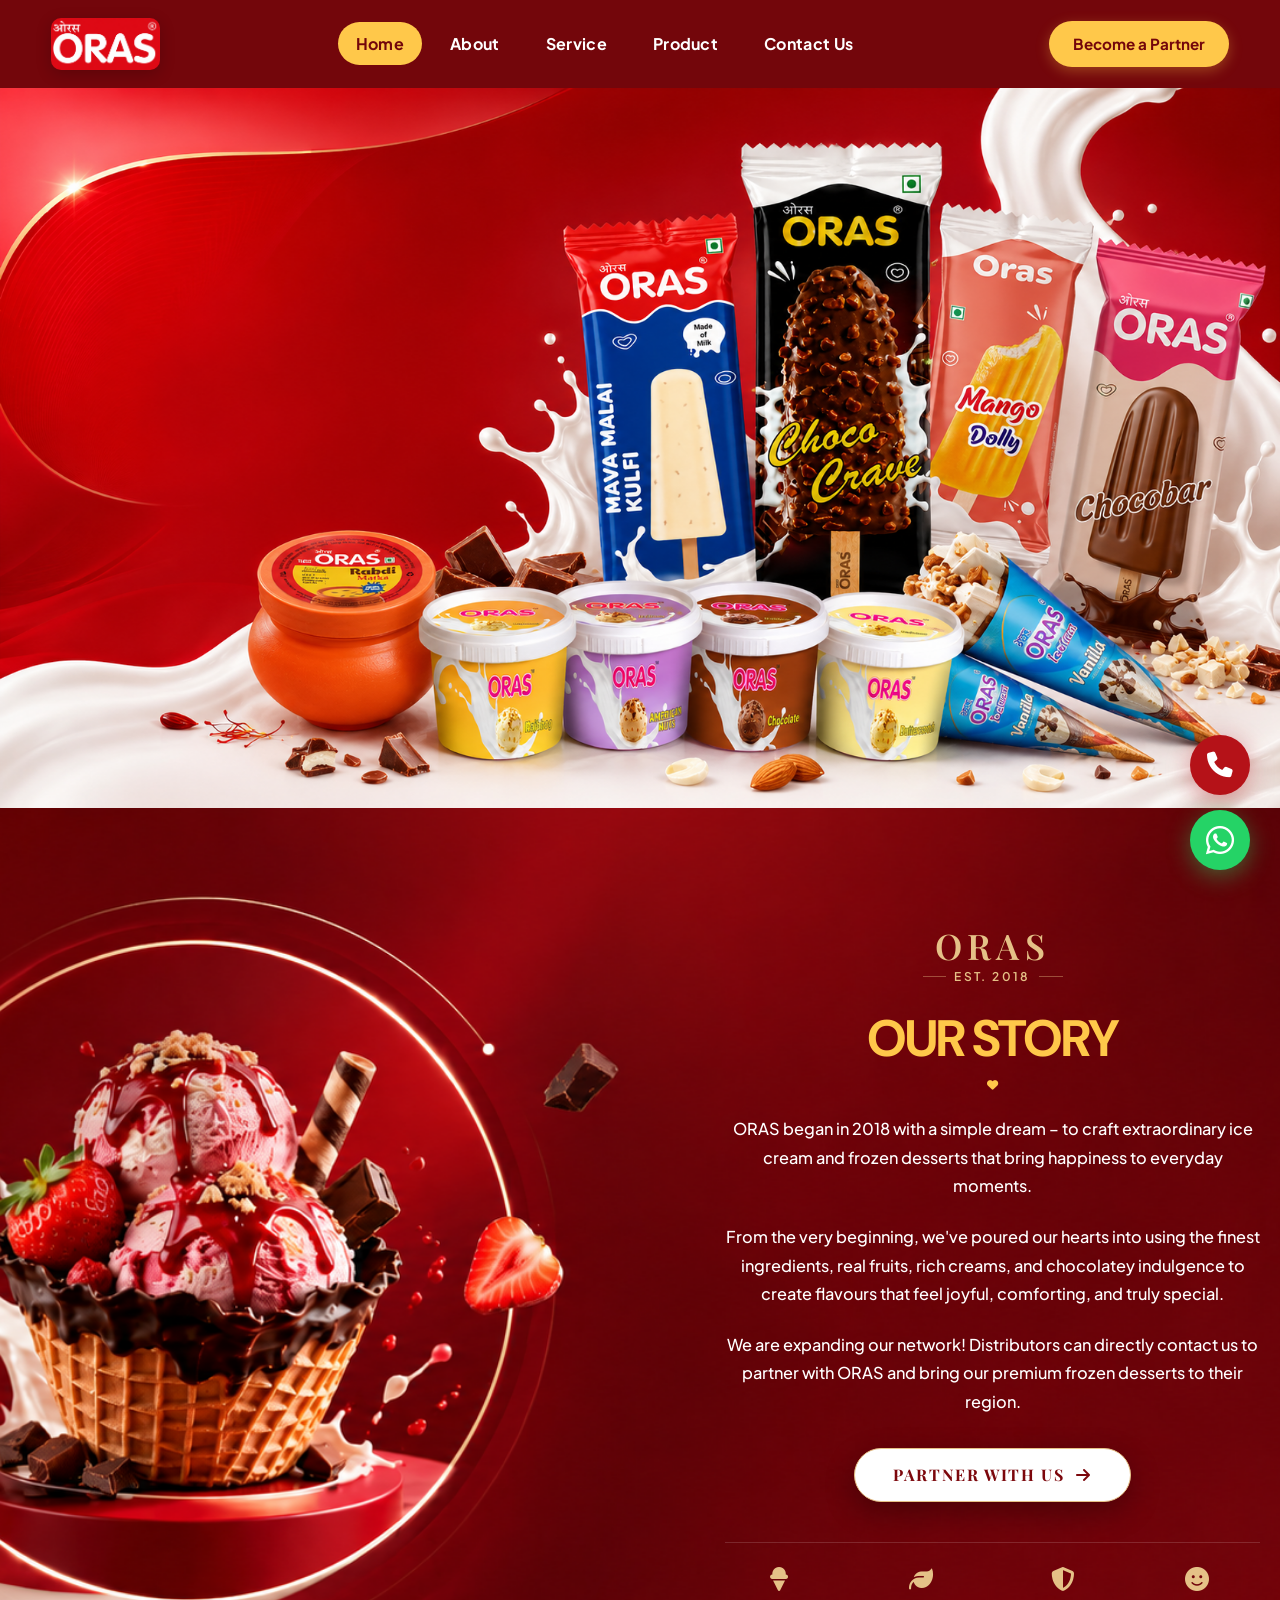
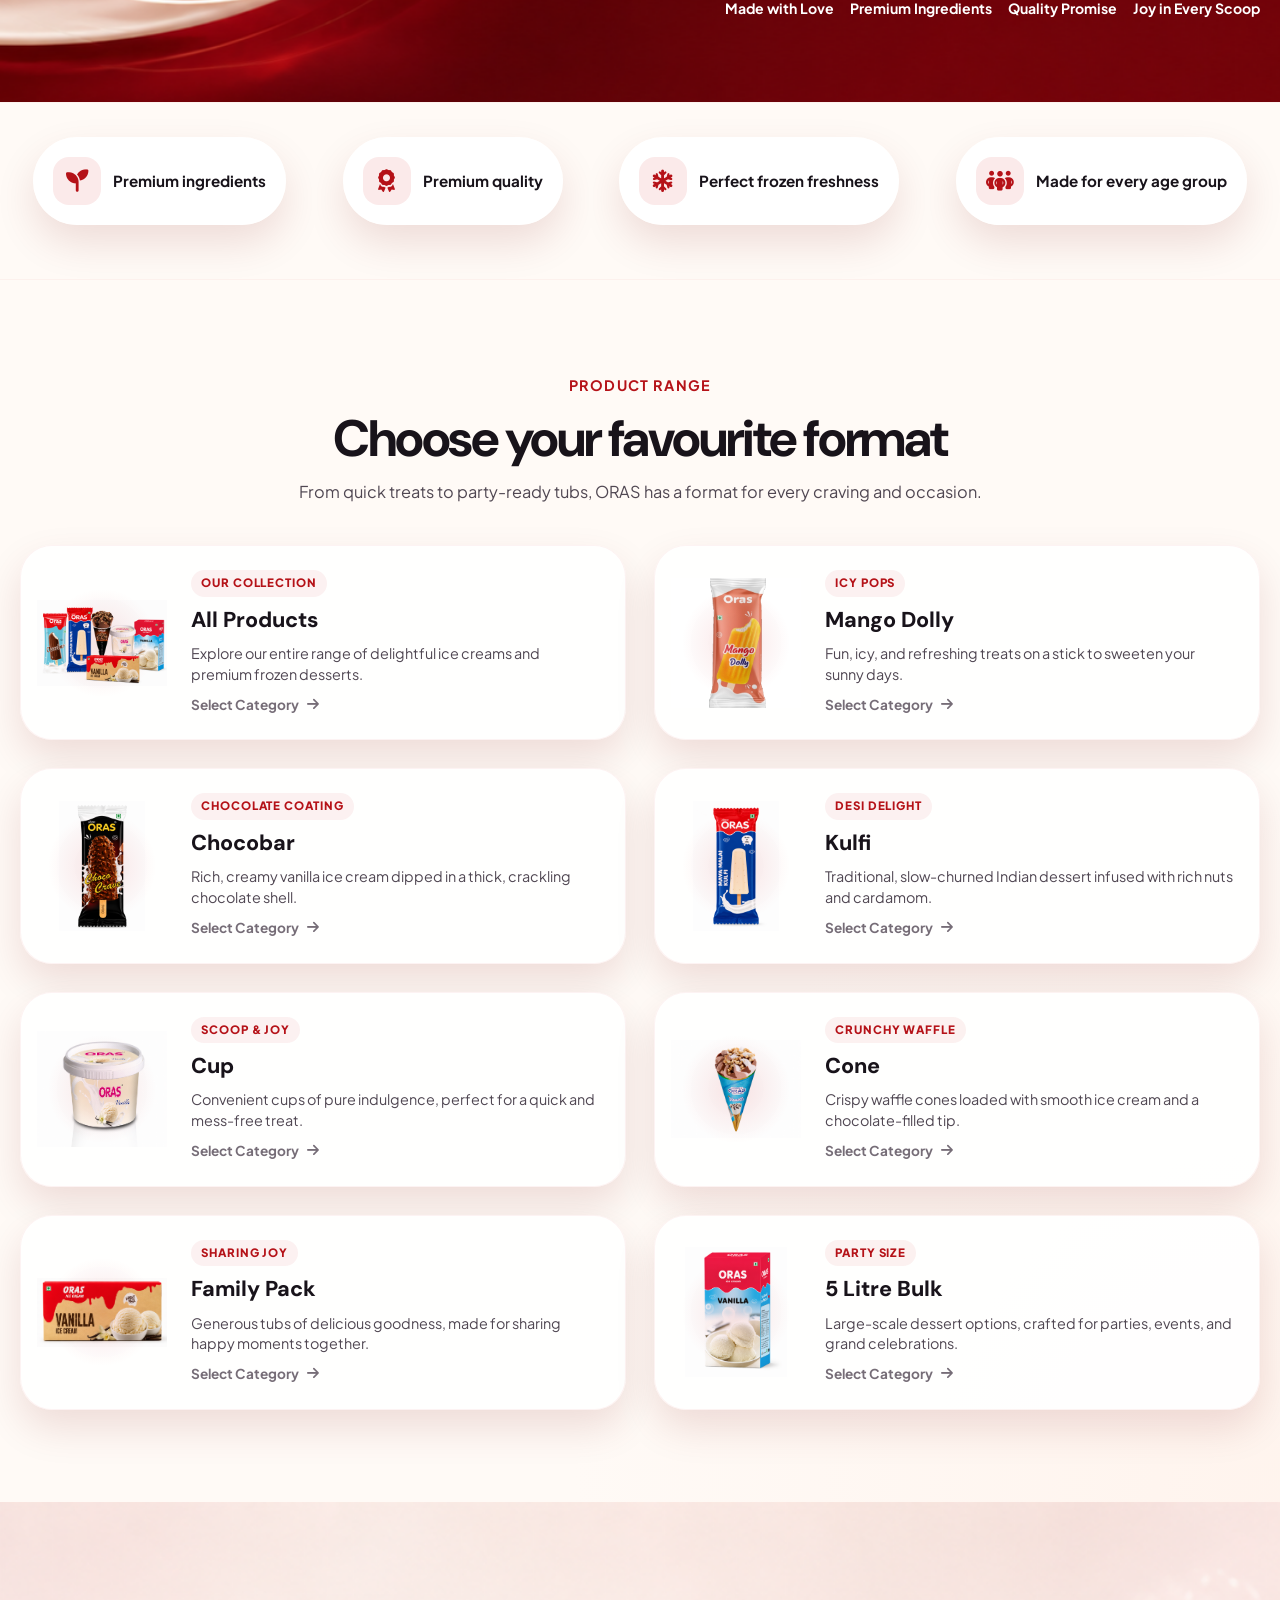
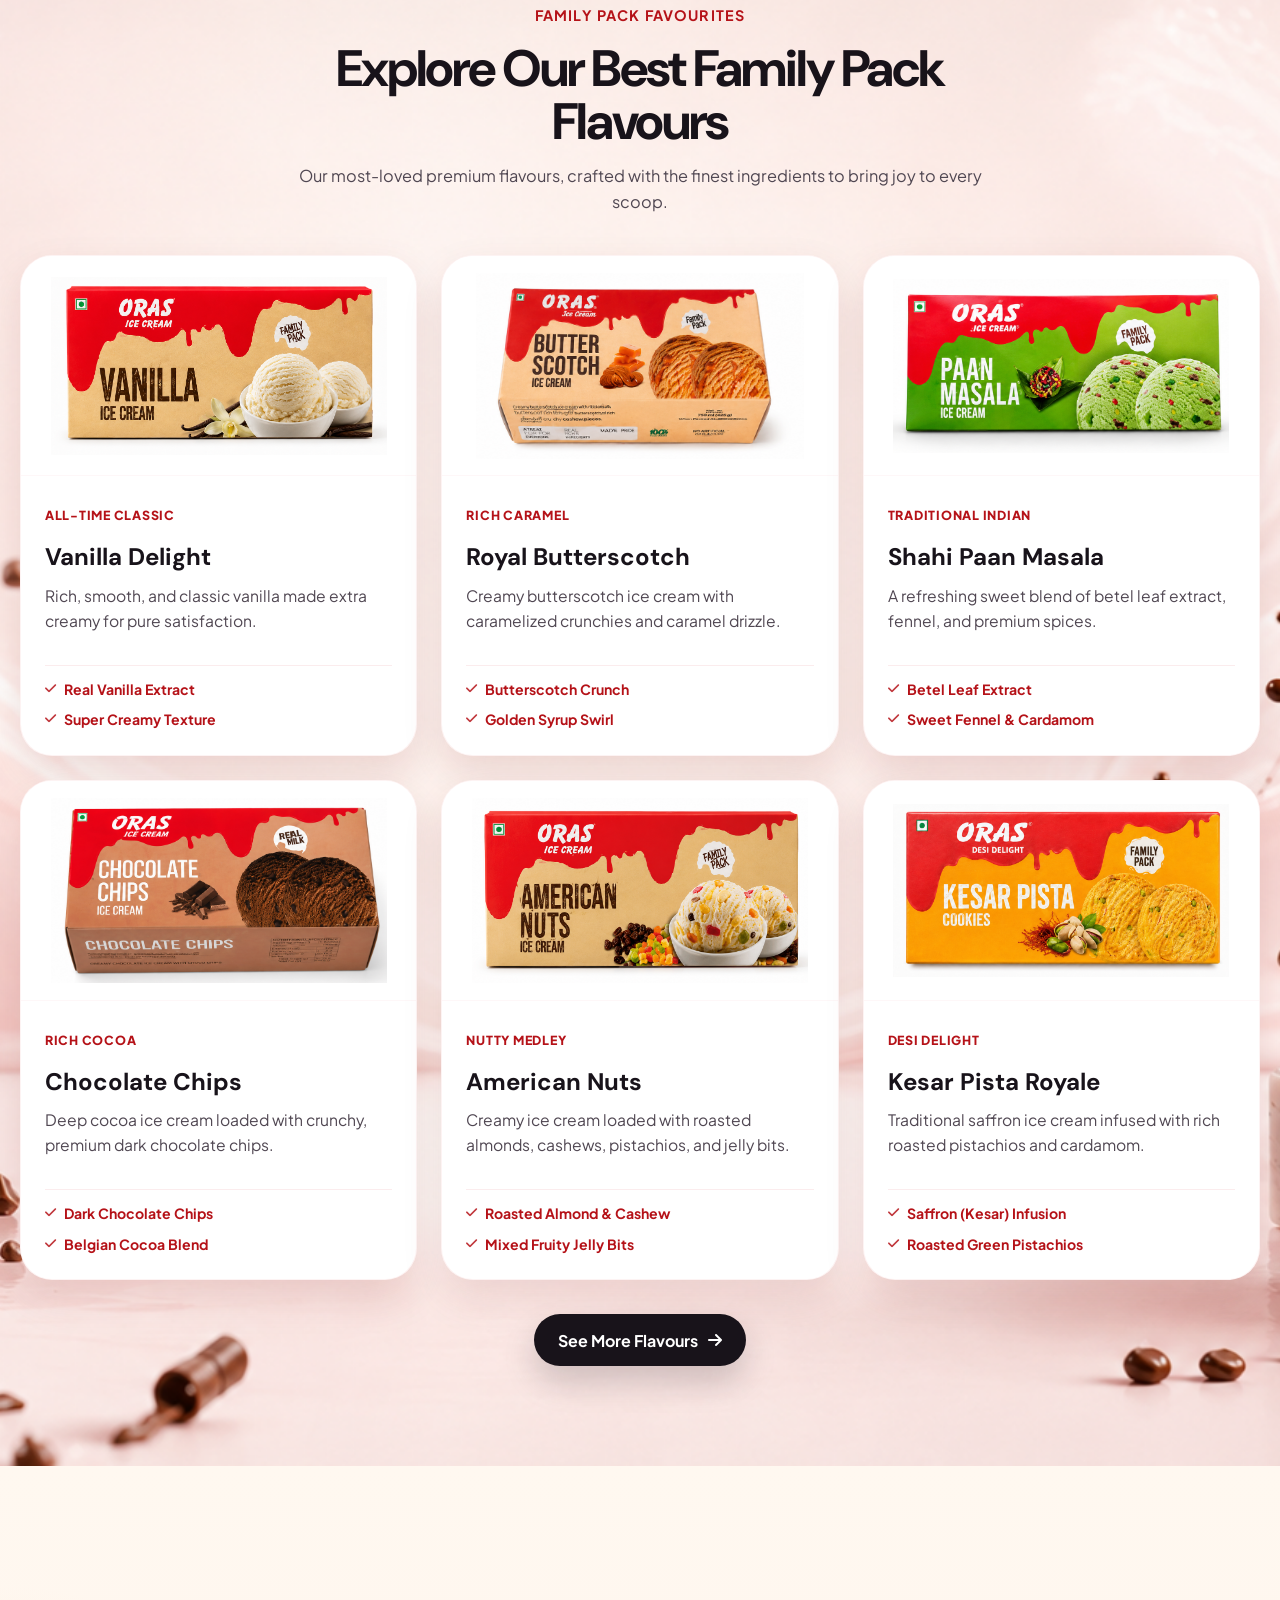
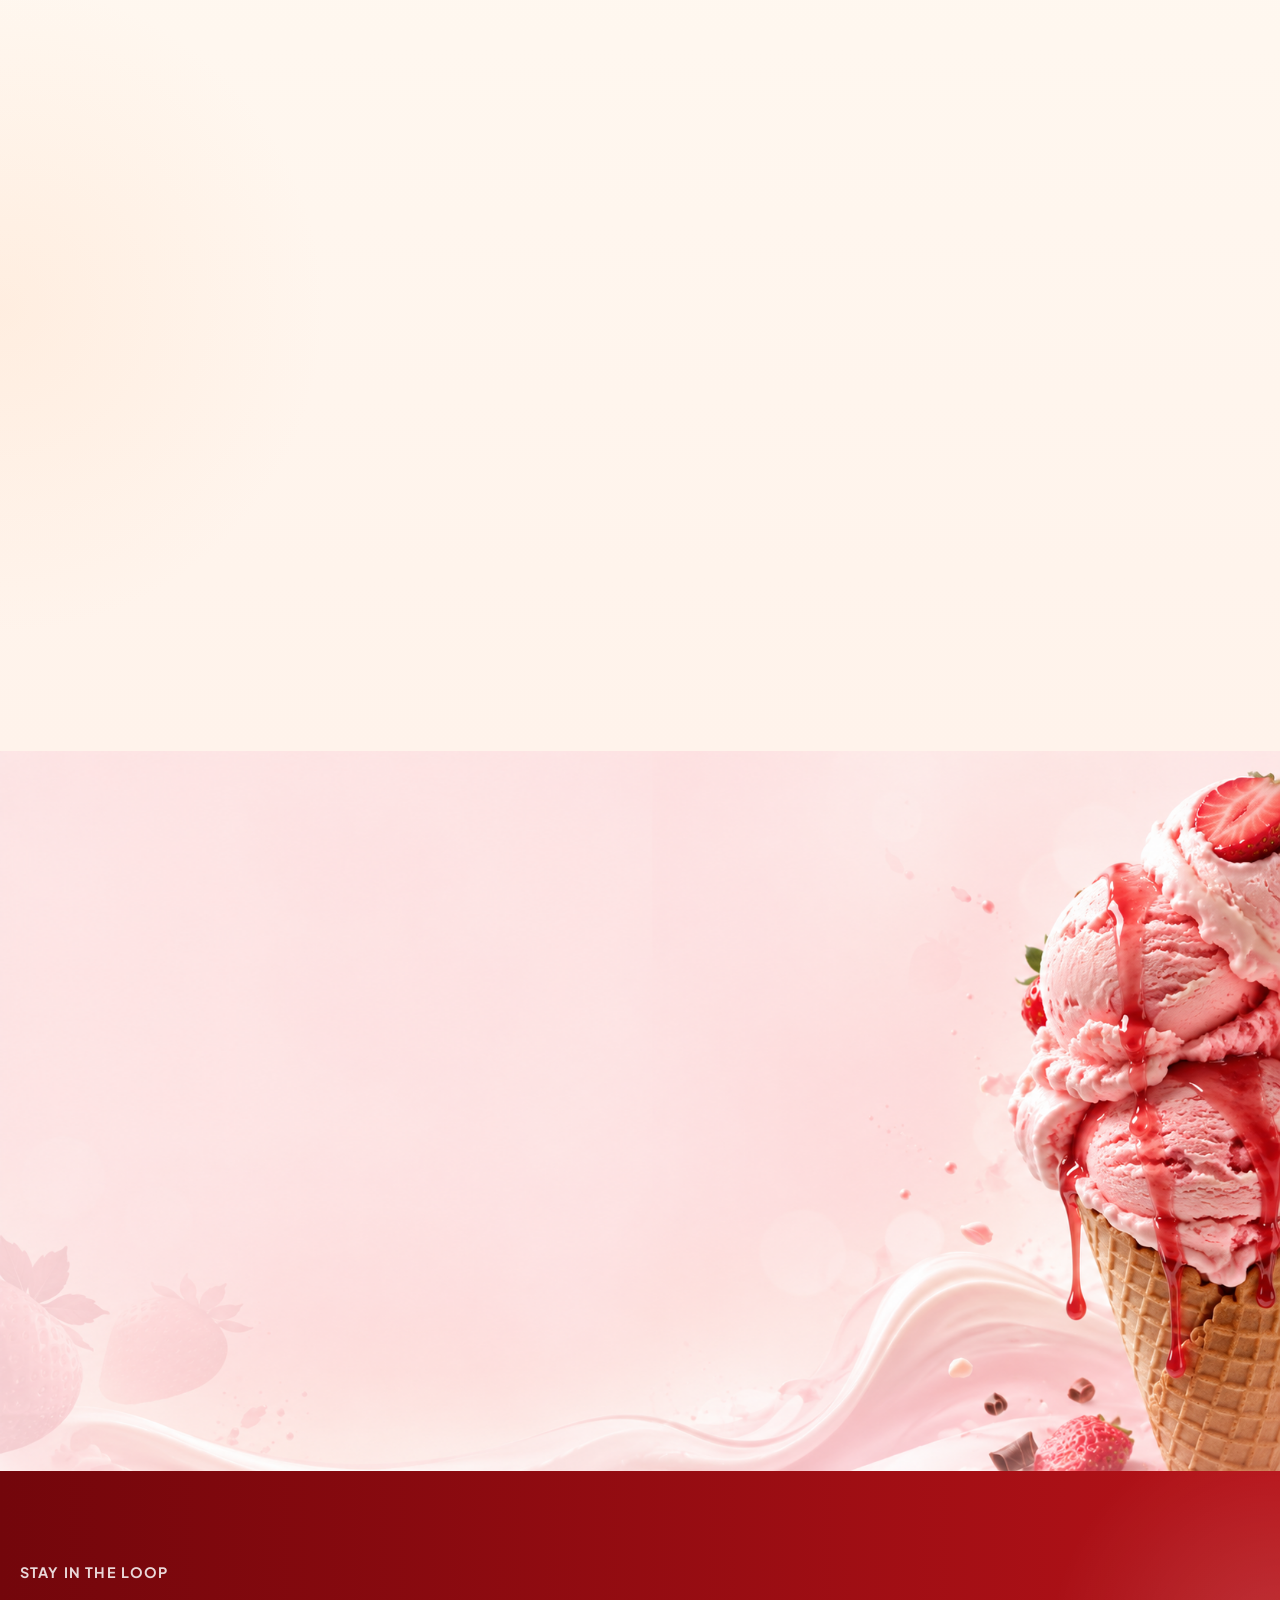
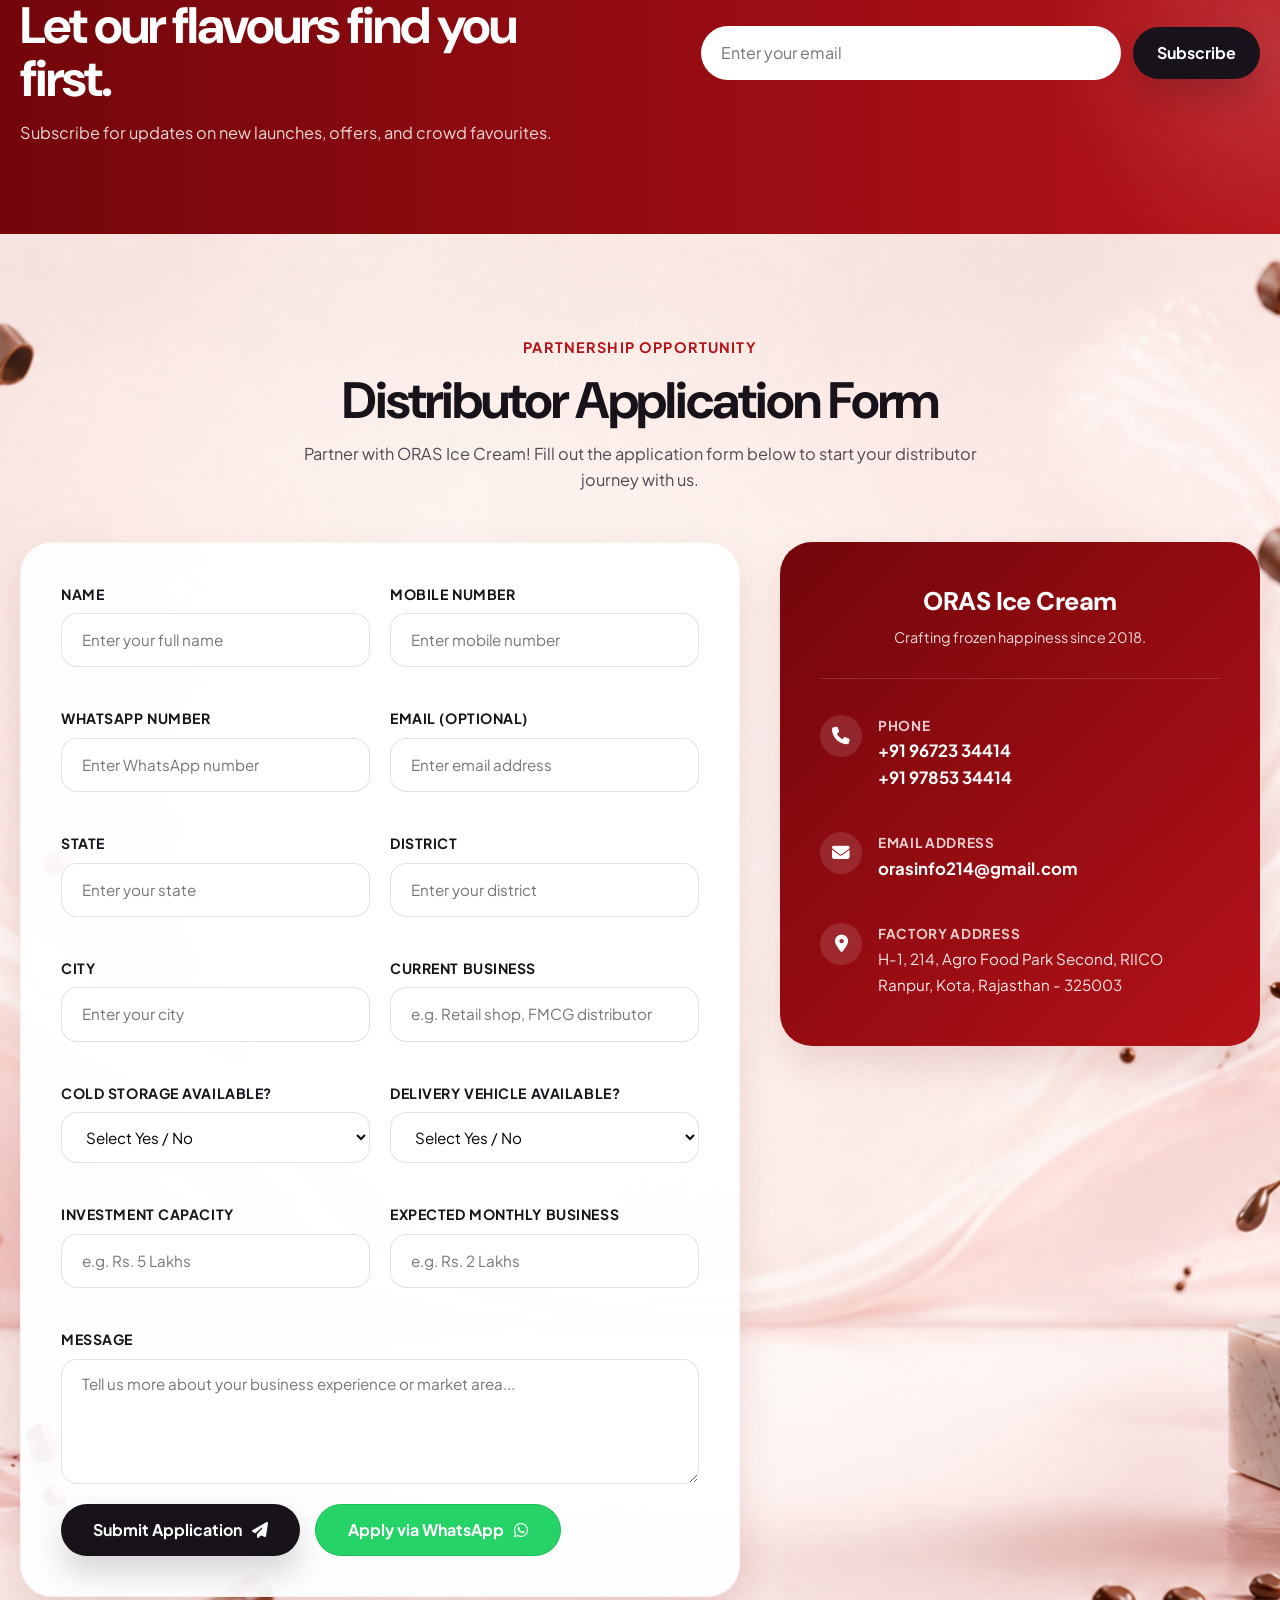
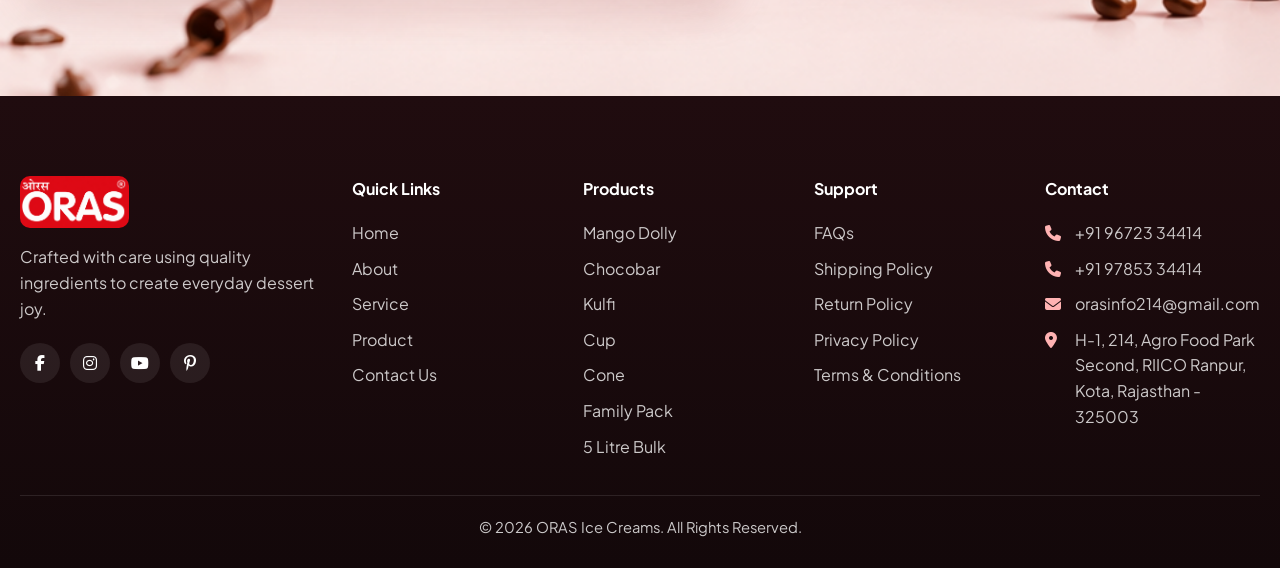
==== commit 224689cd: "chnge" ====
--- a/index.html
+++ b/index.html
@@ -14,7 +14,7 @@
         href="https://fonts.googleapis.com/css2?family=DM+Sans:wght@400;500;700;800&family=Lobster+Two:wght@700&family=Plus+Jakarta+Sans:wght@400;500;600;700;800&family=Playfair+Display:ital,wght@0,400..900;1,400..900&family=Cormorant+Garamond:ital,wght@0,400..700;1,400..700&display=swap"
         rel="stylesheet">
     <link rel="stylesheet" href="https://cdnjs.cloudflare.com/ajax/libs/font-awesome/6.4.0/css/all.min.css">
-    <link rel="stylesheet" href="style.css?v=1.3">
+    <link rel="stylesheet" href="style.css?v=1.4">
 </head>
 
 <body>
@@ -714,7 +714,7 @@
                                 <div class="details-icon"><i class="fa-solid fa-phone"></i></div>
                                 <div>
                                     <strong>Phone</strong>
-                                    <a href="tel:+919672334414">+91 96723 34414</a>
+                                    <a href="tel:+919672334414">+91 96723 34414</a><br><a href="tel:+919785334414">+91 97853 34414</a>
                                 </div>
                             </li>
                             <li>
@@ -790,6 +790,7 @@
                 <h3>Contact</h3>
                 <ul class="contact-info-list">
                     <li><i class="fa-solid fa-phone"></i><a href="tel:+919672334414">+91 96723 34414</a></li>
+                    <li><i class="fa-solid fa-phone"></i><a href="tel:+919785334414">+91 97853 34414</a></li>
                     <li><i class="fa-solid fa-envelope"></i><a
                             href="mailto:orasinfo214@gmail.com">orasinfo214@gmail.com</a></li>
                     <li><i class="fa-solid fa-location-dot"></i><span>H-1, 214, Agro Food Park Second, RIICO Ranpur,
--- a/style.css
+++ b/style.css
@@ -3509,14 +3509,15 @@
         height: 38px !important;
     }
 
-    /* Stack footer columns into a single vertical sequence */
+    /* 1 by 2 layout for mobile: Brand spans full width, others display in 2 columns */
     .footer-grid {
-        grid-template-columns: 1fr !important;
-        gap: 30px !important;
+        grid-template-columns: repeat(2, 1fr) !important;
+        gap: 40px 20px !important;
     }
 
     .footer-brand {
-        grid-column: span 1 !important;
+        grid-column: span 2 !important;
+        margin-bottom: 10px;
     }
 
     /* Ensure text wraps nicely and behaves at small viewports */
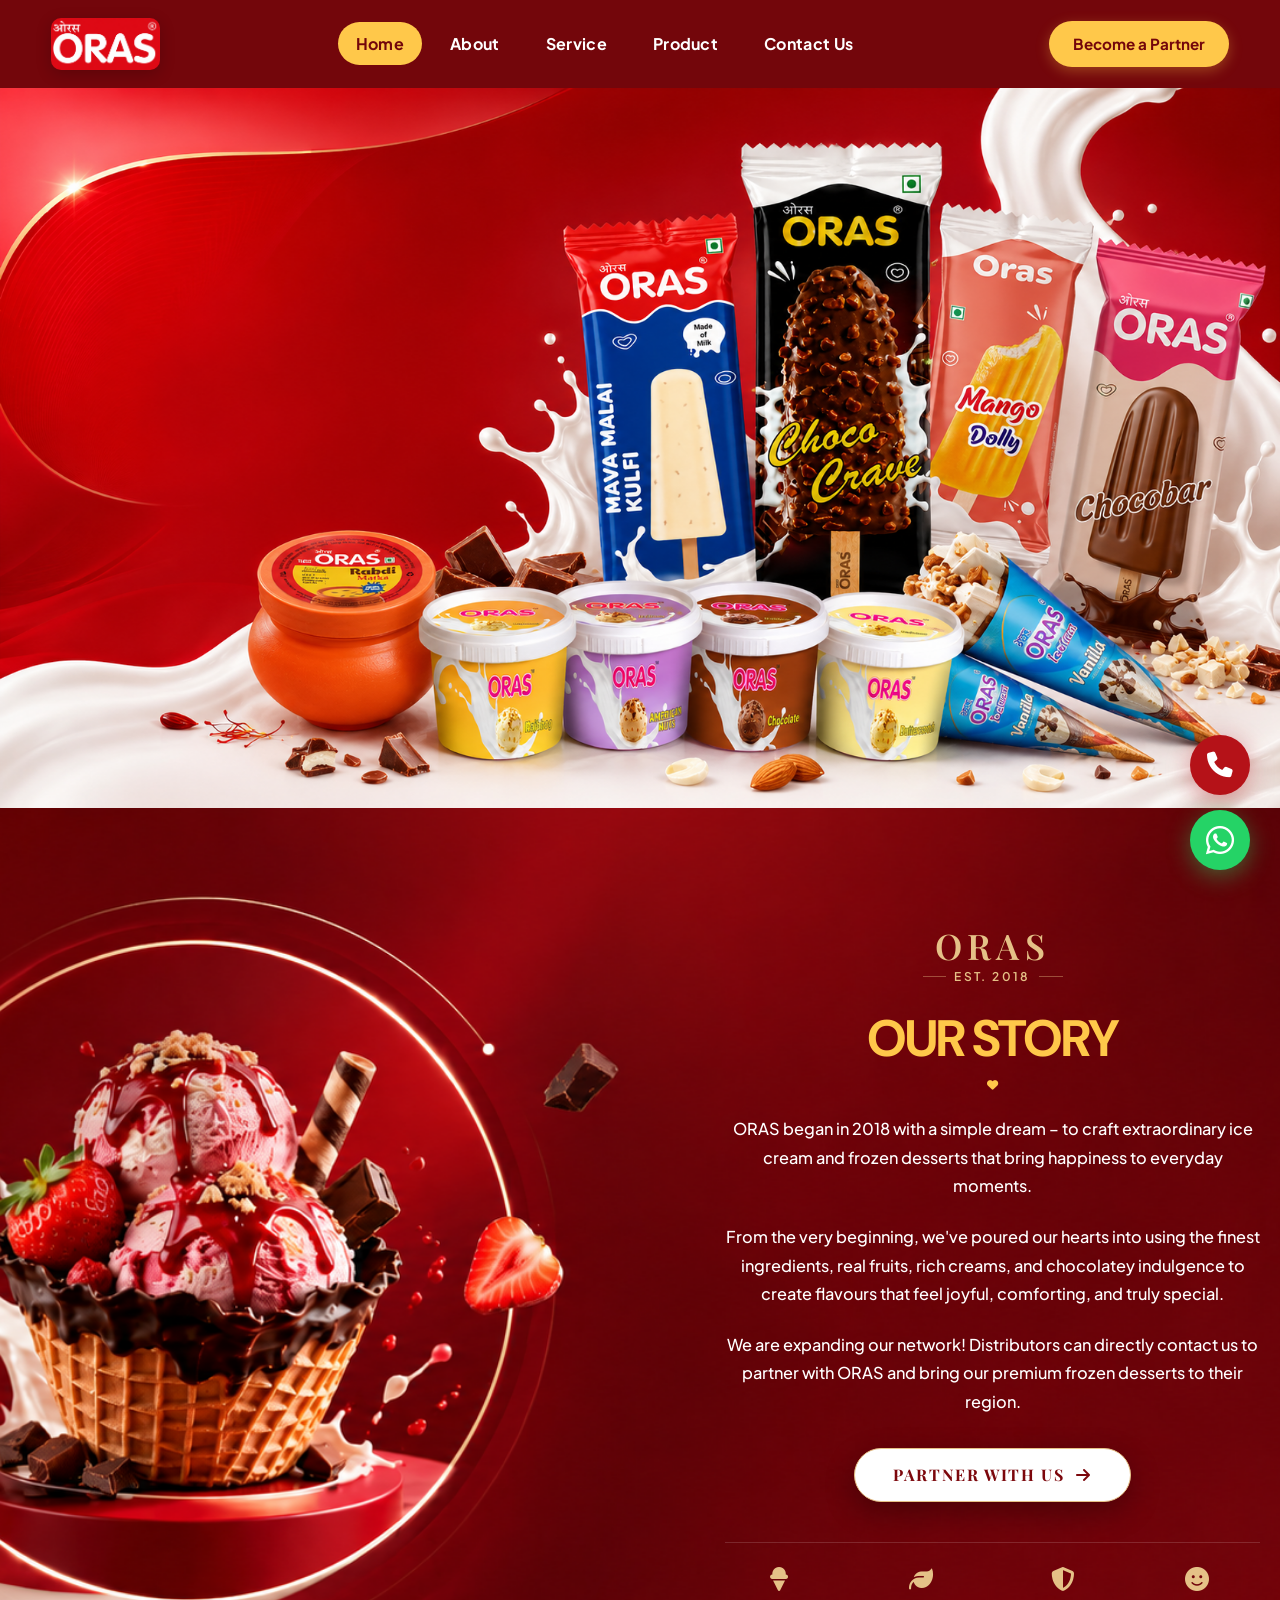
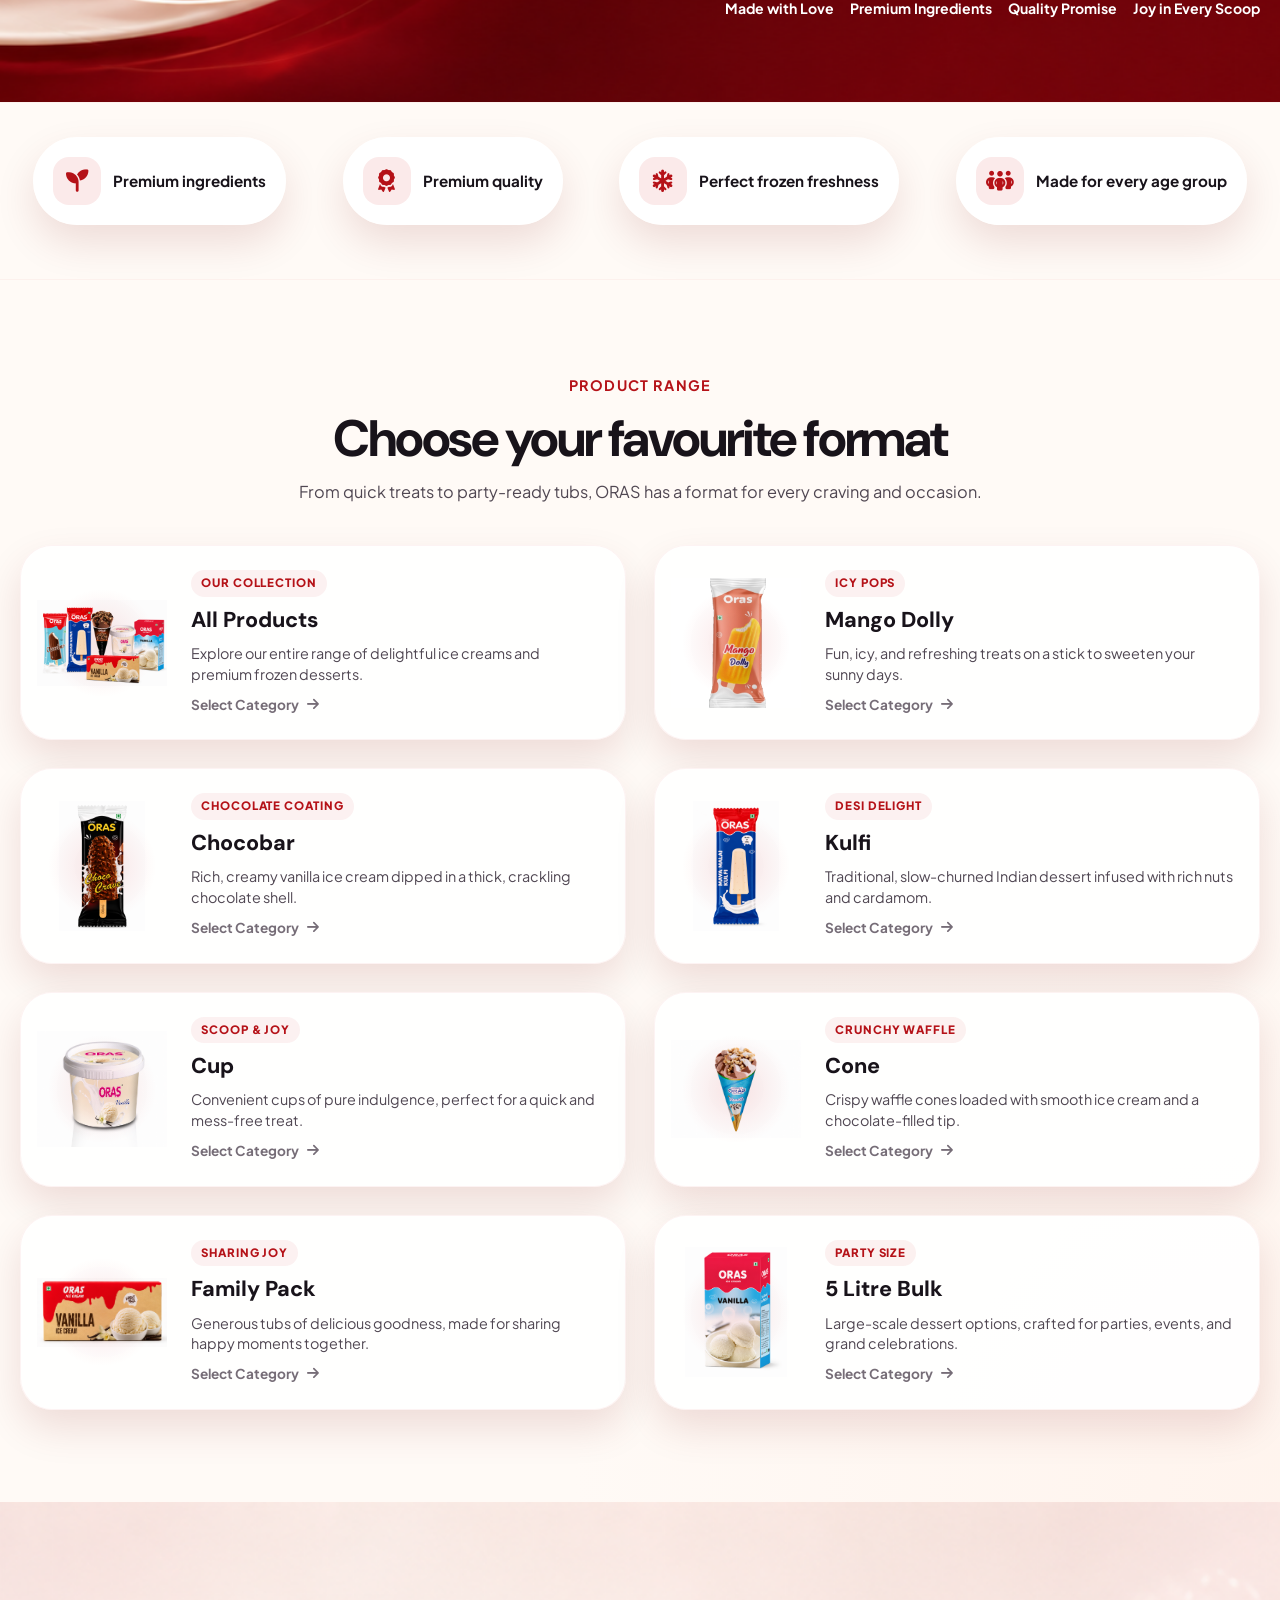
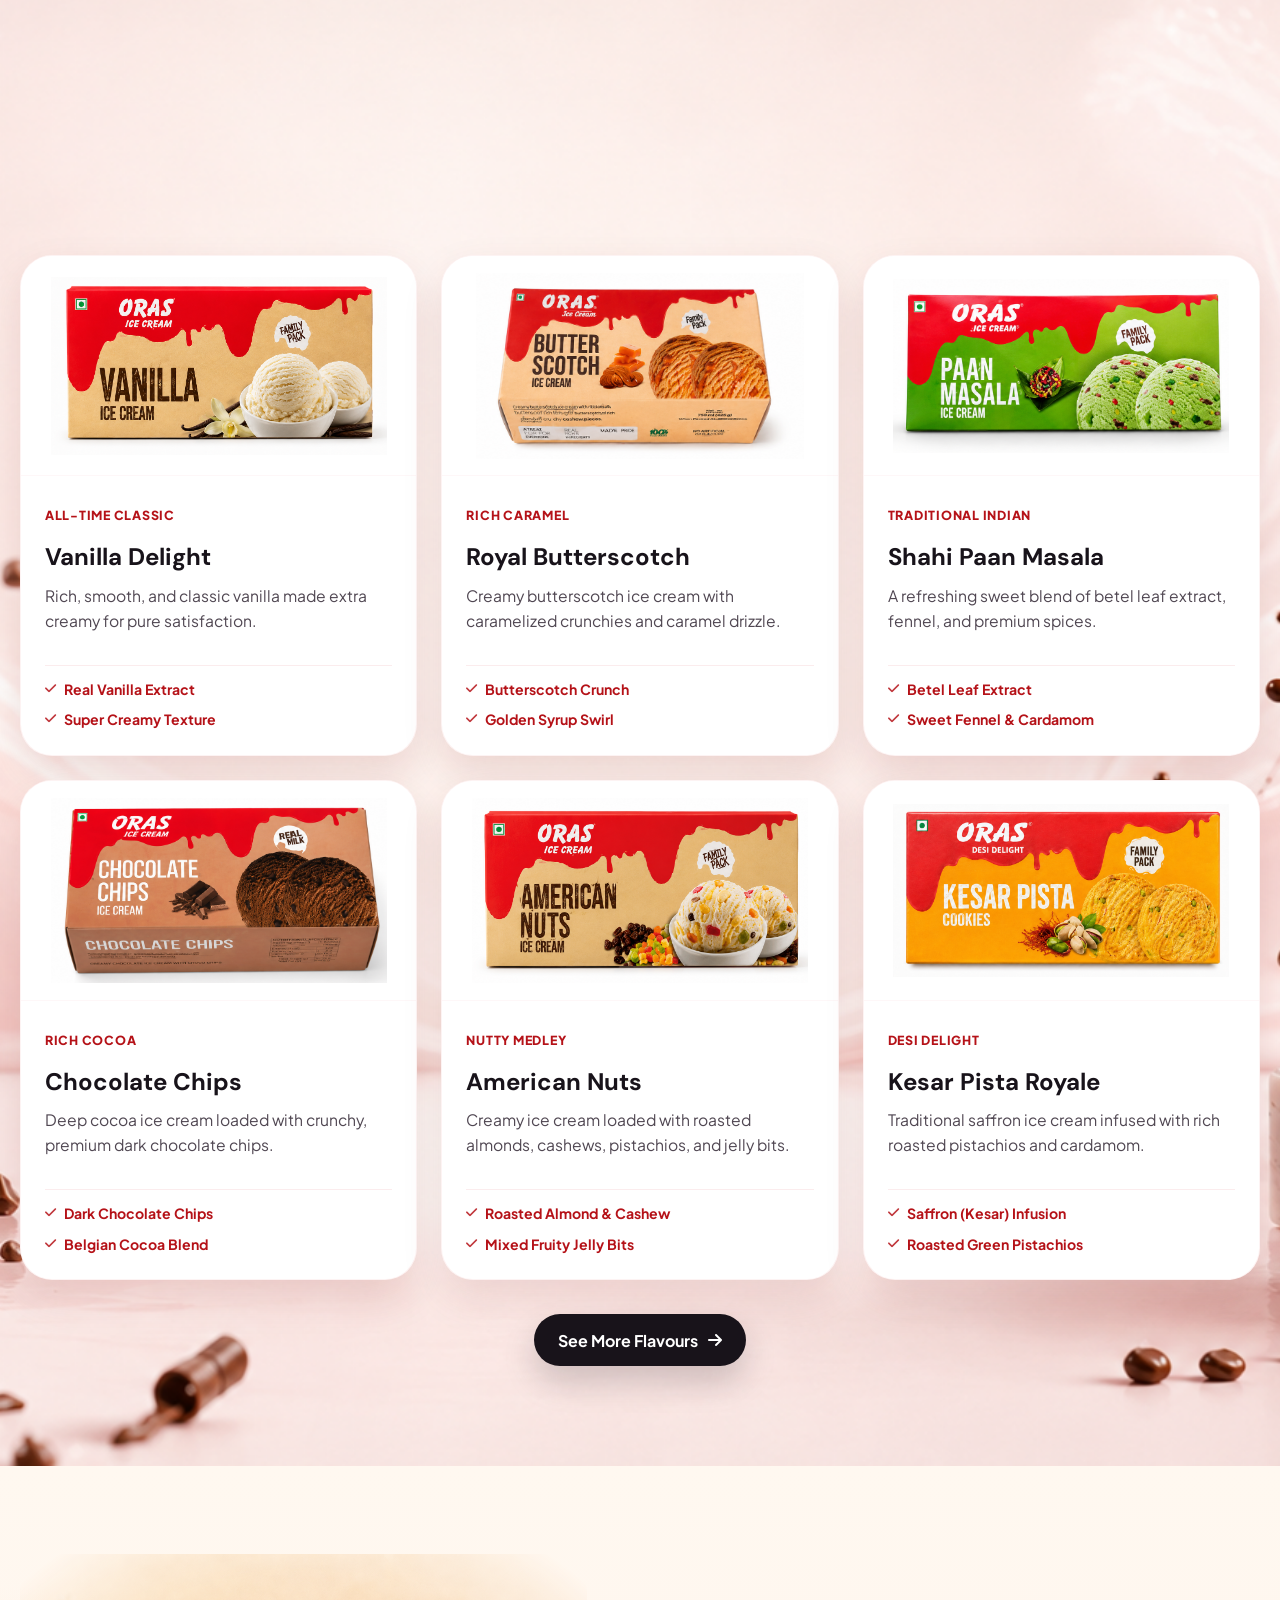
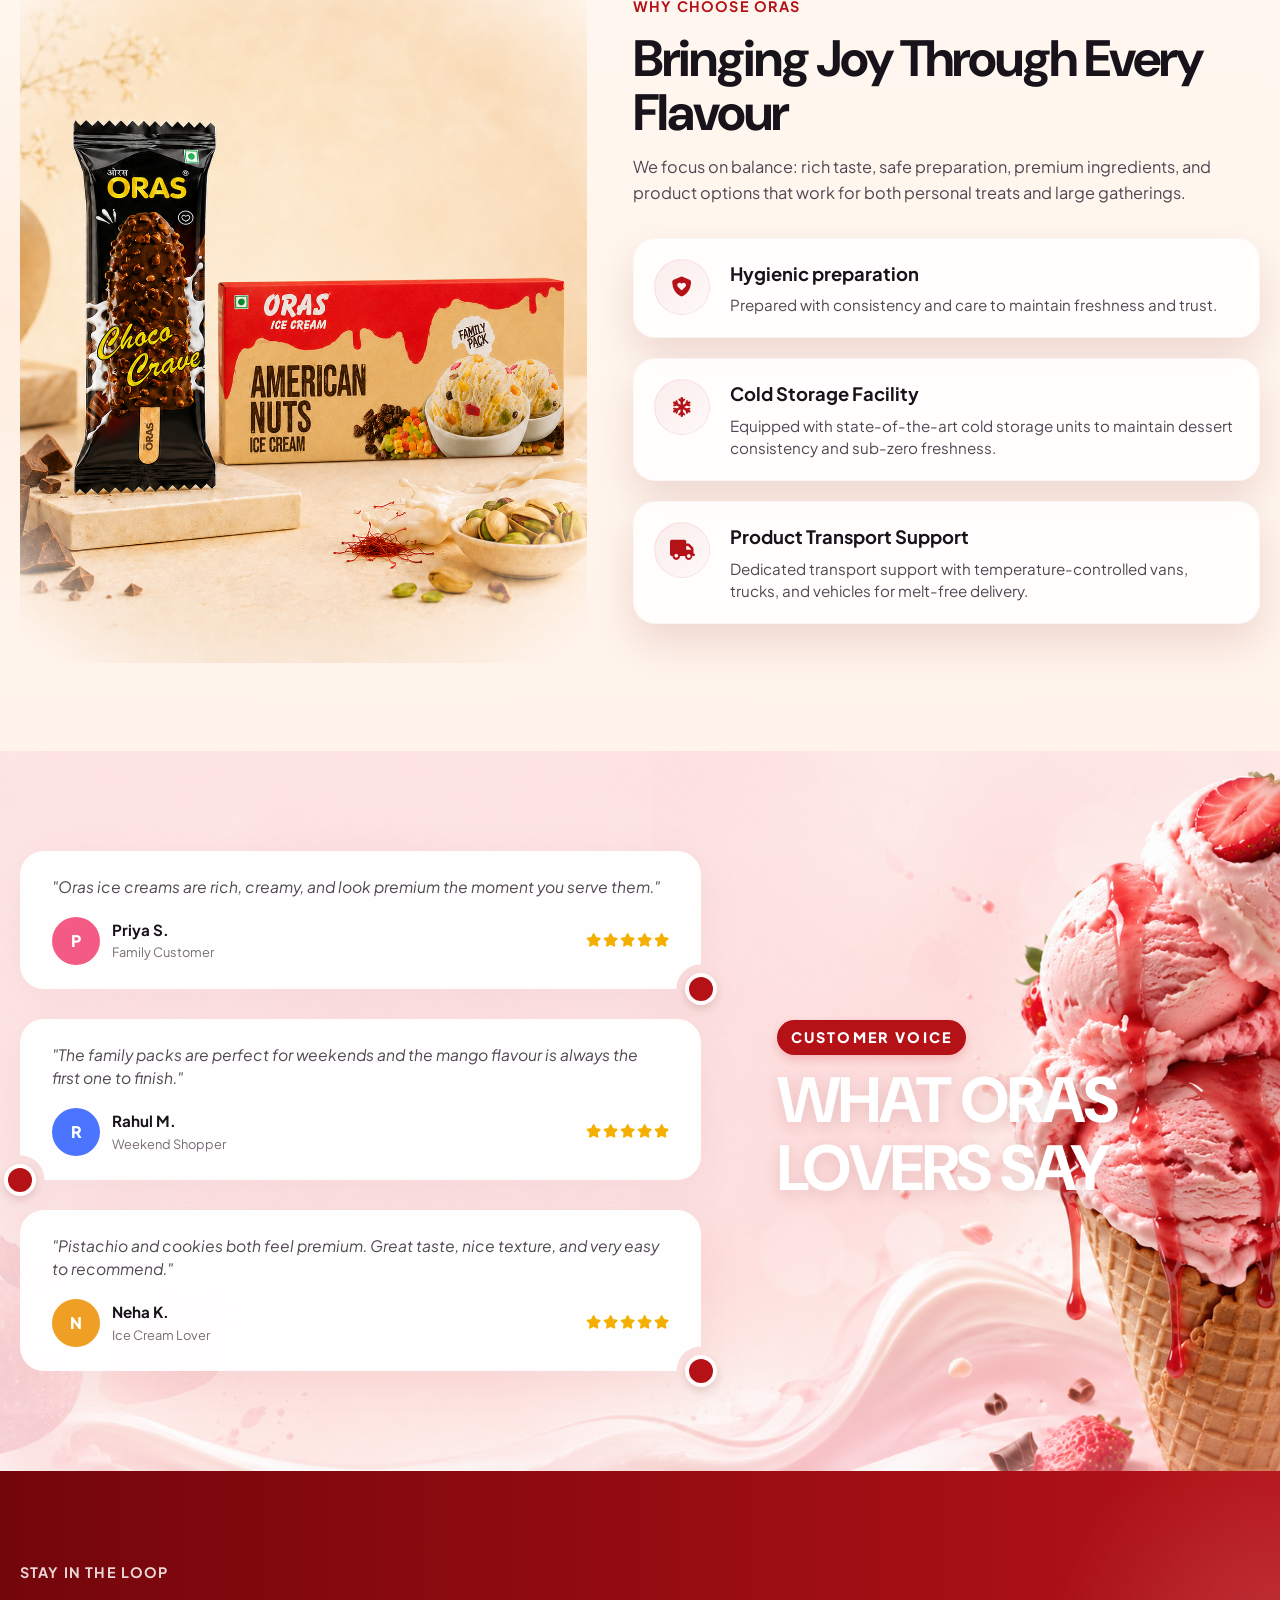
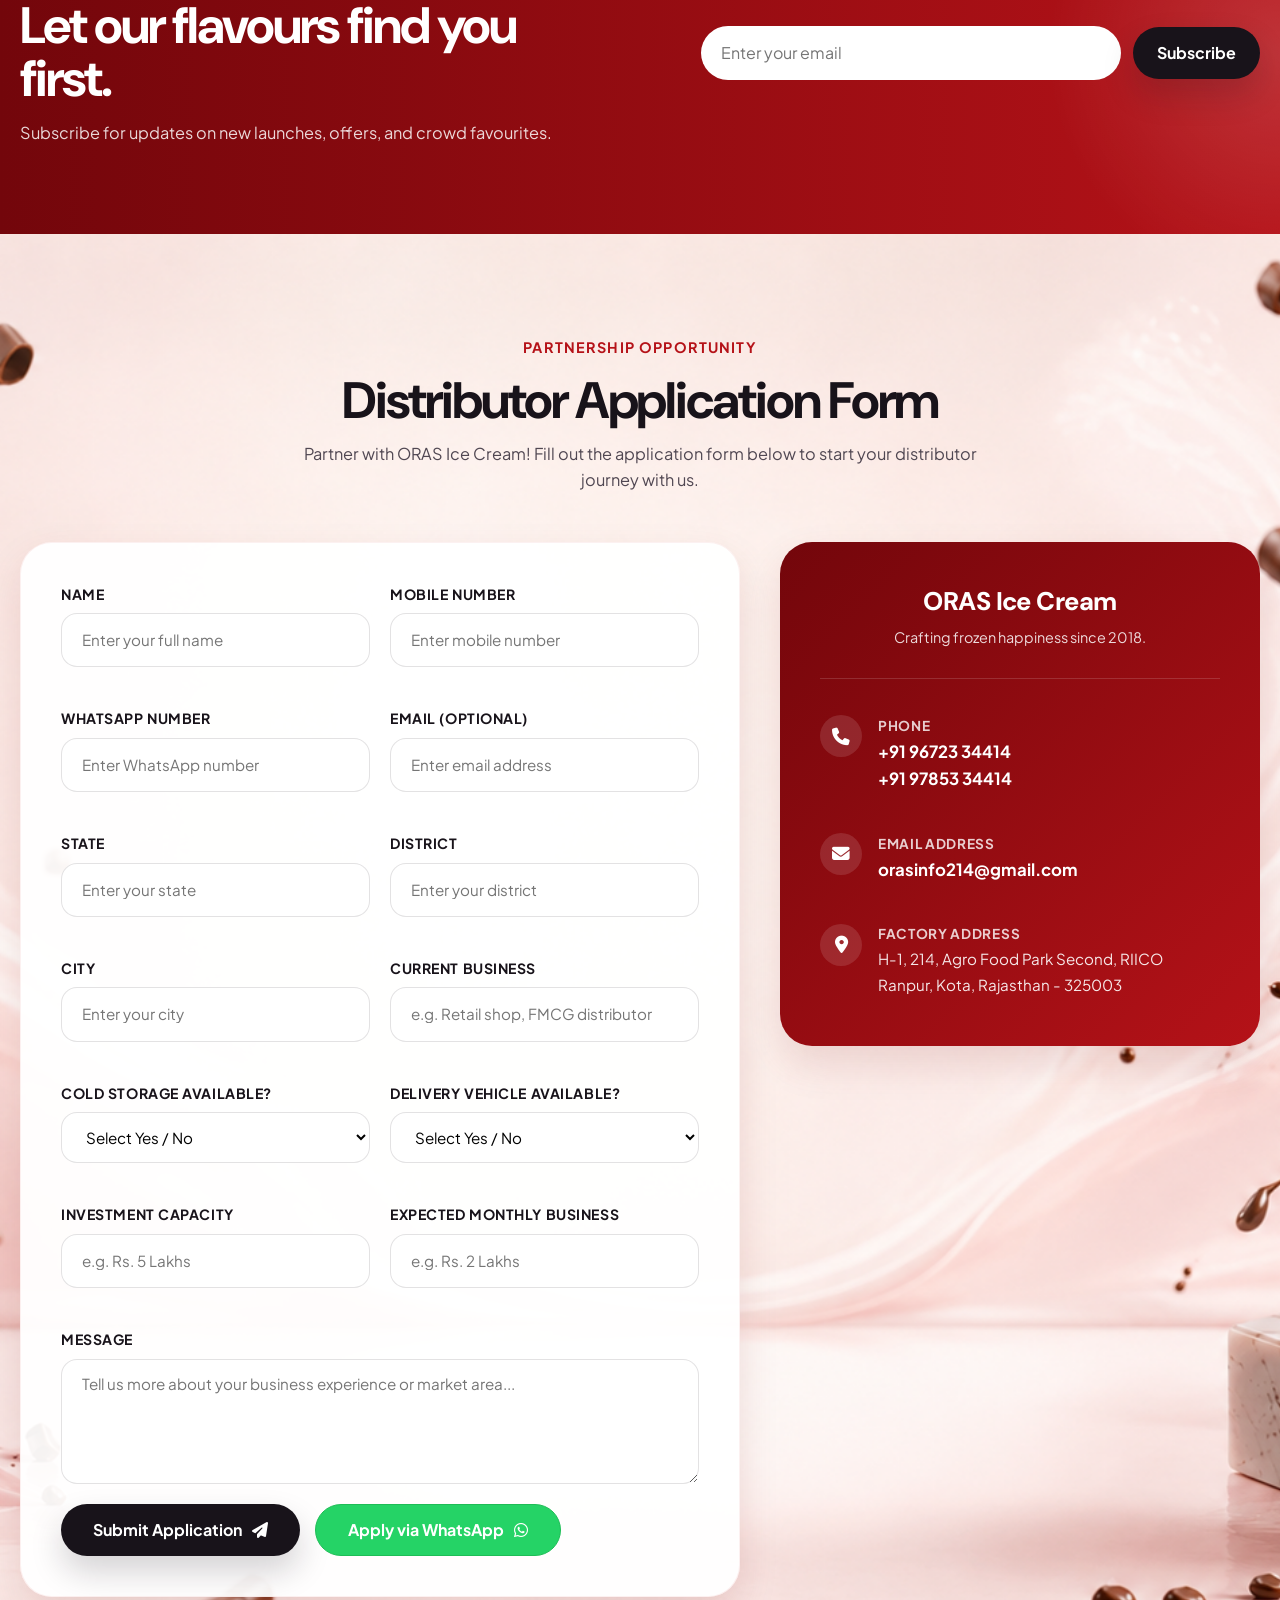
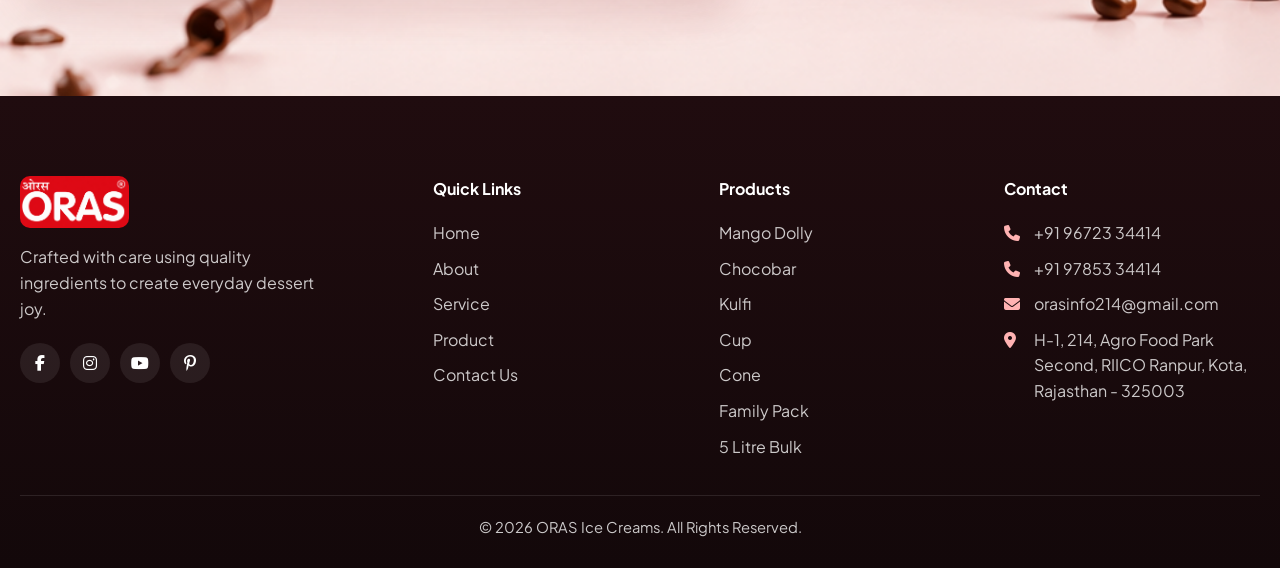
==== commit 6f303d59: "ASDFGHJ," ====
--- a/index.html
+++ b/index.html
@@ -772,17 +772,6 @@
                     <li><a href="products.html?category=cone">Cone</a></li>
                     <li><a href="products.html?category=family">Family Pack</a></li>
                     <li><a href="products.html?category=bulk">5 Litre Bulk</a></li>
-                </ul>
-            </div>
-
-            <div class="footer-col">
-                <h3>Support</h3>
-                <ul>
-                    <li><a href="#">FAQs</a></li>
-                    <li><a href="#">Shipping Policy</a></li>
-                    <li><a href="#">Return Policy</a></li>
-                    <li><a href="#">Privacy Policy</a></li>
-                    <li><a href="#">Terms &amp; Conditions</a></li>
                 </ul>
             </div>
 
--- a/style.css
+++ b/style.css
@@ -1665,7 +1665,7 @@
 
 .footer-grid {
     display: grid;
-    grid-template-columns: 1.5fr repeat(4, 1fr);
+    grid-template-columns: 1.5fr repeat(3, 1fr);
     gap: 30px;
 }
 
@@ -3397,31 +3397,6 @@
     transform: translateY(-2px) !important;
 }
 
-@media (max-width: 480px) {
-    .whatsapp-flow-widget {
-        bottom: 20px;
-        right: 20px;
-        gap: 10px;
-    }
-
-    .whatsapp-flow-btn,
-    .floating-call-btn {
-        width: 50px;
-        height: 50px;
-        font-size: 1.5rem;
-    }
-
-    .floating-call-btn {
-        font-size: 1.3rem;
-    }
-
-    .whatsapp-flow-panel {
-        width: calc(100% - 40px);
-        right: 20px;
-        bottom: 95px;
-        max-height: calc(100vh - 120px);
-    }
-}
 
 /* ==========================================================================
    MOBILE VIEWPORT AND ALIGNMENT FIXES
@@ -3481,18 +3456,6 @@
         margin: 0 auto 10px !important;
     }
 
-    /* Center footer columns and layout on mobile */
-    .footer-col {
-        text-align: center !important;
-    }
-
-    .footer-col ul {
-        display: flex !important;
-        flex-direction: column !important;
-        align-items: center !important;
-        padding: 0 !important;
-    }
-
     /* Optimize header spacing to fit narrow screens */
     .btn-quote {
         padding: 8px 12px !important;
@@ -3509,15 +3472,153 @@
         height: 38px !important;
     }
 
-    /* 1 by 2 layout for mobile: Brand spans full width, others display in 2 columns */
+    /* 2-column layout for links, brand spans full width */
     .footer-grid {
         grid-template-columns: repeat(2, 1fr) !important;
-        gap: 40px 20px !important;
+        gap: 30px 20px !important;
     }
 
     .footer-brand {
         grid-column: span 2 !important;
-        margin-bottom: 10px;
+        text-align: center !important;
+        display: flex !important;
+        flex-direction: column !important;
+        align-items: center !important;
+        margin-bottom: 15px !important;
+    }
+
+    .footer-col {
+        text-align: left !important;
+    }
+
+    /* Shift content inward slightly to balance the 2-column layout horizontally */
+    .footer-grid > .footer-col:nth-child(2),
+    .footer-grid > .footer-col:nth-child(3) {
+        padding-left: 12% !important;
+    }
+
+    .footer-col h3 {
+        font-size: 1.05rem !important;
+        margin-bottom: 14px !important;
+        color: var(--gold) !important; /* Premium Gold Headers */
+        text-transform: uppercase !important;
+        letter-spacing: 0.05em !important;
+        font-weight: 700 !important;
+    }
+
+    .footer-col ul {
+        display: flex !important;
+        flex-direction: column !important;
+        align-items: flex-start !important;
+        padding: 0 !important;
+        gap: 10px !important;
+    }
+
+    /* Style links with elegant prefix dashes and modern micro-animations */
+    .footer-col ul:not(.contact-info-list) a {
+        display: inline-flex !important;
+        align-items: center !important;
+        font-size: 0.95rem !important;
+        color: rgba(255, 255, 255, 0.72) !important;
+        transition: color var(--transition), transform var(--transition) !important;
+        padding: 2px 0 !important;
+    }
+
+    .footer-col ul:not(.contact-info-list) a::before {
+        content: "—" !important;
+        margin-right: 8px !important;
+        color: var(--gold) !important;
+        opacity: 0.7 !important;
+        transition: transform var(--transition), color var(--transition) !important;
+    }
+
+    .footer-col ul:not(.contact-info-list) a:hover {
+        color: var(--white) !important;
+        transform: translateX(6px) !important;
+    }
+
+    .footer-col ul:not(.contact-info-list) a:hover::before {
+        color: var(--gold) !important;
+        opacity: 1 !important;
+    }
+
+    /* Column ordering and grid placement for 2-column layout */
+    .footer-grid > .footer-col:nth-child(2) { /* Quick Links */
+        grid-column: 1 !important;
+        grid-row: 2 !important;
+    }
+
+    .footer-grid > .footer-col:nth-child(3) { /* Products */
+        grid-column: 2 !important;
+        grid-row: 2 !important;
+    }
+
+    .footer-grid > .footer-col:nth-child(4) { /* Contact Us */
+        grid-column: span 2 !important;
+        grid-row: 3 !important;
+        margin-top: 10px !important;
+    }
+
+    /* Contact Us Card Layout */
+    .footer-col:nth-child(4) h3 {
+        text-align: left !important;
+        margin-bottom: 16px !important;
+    }
+
+    .footer-col ul.contact-info-list {
+        display: flex !important;
+        flex-direction: column !important;
+        align-items: stretch !important;
+        max-width: 100% !important;
+        gap: 12px !important;
+    }
+
+    .contact-info-list li {
+        display: grid !important;
+        grid-template-columns: 40px 1fr !important;
+        gap: 14px !important;
+        align-items: center !important;
+        background: linear-gradient(145deg, rgba(255, 255, 255, 0.04), rgba(255, 255, 255, 0.01)) !important;
+        border: 1px solid rgba(255, 255, 255, 0.07) !important;
+        padding: 12px 14px !important;
+        border-radius: var(--radius-sm) !important;
+        transition: transform var(--transition), background var(--transition), border-color var(--transition), box-shadow var(--transition) !important;
+        width: 100% !important;
+    }
+
+    .contact-info-list li:hover {
+        background: linear-gradient(145deg, rgba(255, 255, 255, 0.07), rgba(255, 255, 255, 0.02)) !important;
+        border-color: rgba(255, 200, 74, 0.3) !important;
+        transform: translateY(-2px) !important;
+        box-shadow: 0 6px 15px rgba(0, 0, 0, 0.25) !important;
+    }
+
+    .contact-info-list i {
+        display: flex !important;
+        align-items: center !important;
+        justify-content: center !important;
+        width: 36px !important;
+        height: 36px !important;
+        border-radius: 50% !important;
+        background: rgba(255, 200, 74, 0.08) !important;
+        border: 1px solid rgba(255, 200, 74, 0.2) !important;
+        color: var(--gold) !important;
+        margin: 0 !important;
+        font-size: 0.95rem !important;
+        transition: transform var(--transition), background var(--transition), color var(--transition) !important;
+    }
+
+    .contact-info-list li:hover i {
+        transform: scale(1.1) !important;
+        background: var(--gold) !important;
+        color: #13080a !important;
+    }
+
+    .contact-info-list span, 
+    .contact-info-list a {
+        font-size: 0.92rem !important;
+        line-height: 1.4 !important;
+        color: rgba(255, 255, 255, 0.85) !important;
     }
 
     /* Ensure text wraps nicely and behaves at small viewports */
@@ -3529,6 +3630,73 @@
     /* Fix categories grid items margins */
     .categories-grid {
         padding: 0 8px !important;
+    }
+}
+
+@media (max-width: 480px) {
+    .whatsapp-flow-widget {
+        bottom: 20px;
+        right: 20px;
+        gap: 10px;
+    }
+
+    .whatsapp-flow-btn,
+    .floating-call-btn {
+        width: 50px;
+        height: 50px;
+        font-size: 1.5rem;
+    }
+
+    .floating-call-btn {
+        font-size: 1.3rem;
+    }
+
+    .whatsapp-flow-panel {
+        width: calc(100% - 40px);
+        right: 20px;
+        bottom: 95px;
+        max-height: calc(100vh - 120px);
+    }
+
+    /* Fine-tune typography and layout on small screens to fit 2 columns */
+    .footer-col h3 {
+        font-size: 0.95rem !important;
+        margin-bottom: 10px !important;
+    }
+
+    .footer-col ul {
+        gap: 8px !important;
+    }
+
+    .footer-col ul:not(.contact-info-list) a {
+        font-size: 0.86rem !important;
+    }
+
+    .contact-info-list li {
+        padding: 10px 12px !important;
+        gap: 10px !important;
+        grid-template-columns: 32px 1fr !important;
+    }
+
+    .contact-info-list i {
+        width: 32px !important;
+        height: 32px !important;
+        font-size: 0.85rem !important;
+    }
+
+    .contact-info-list span, 
+    .contact-info-list a {
+        font-size: 0.85rem !important;
+    }
+
+    .main-footer {
+        padding: 48px 0 32px !important;
+    }
+
+    .footer-bottom {
+        font-size: 0.85rem !important;
+        margin-top: 24px !important;
+        padding-top: 16px !important;
     }
 }
 
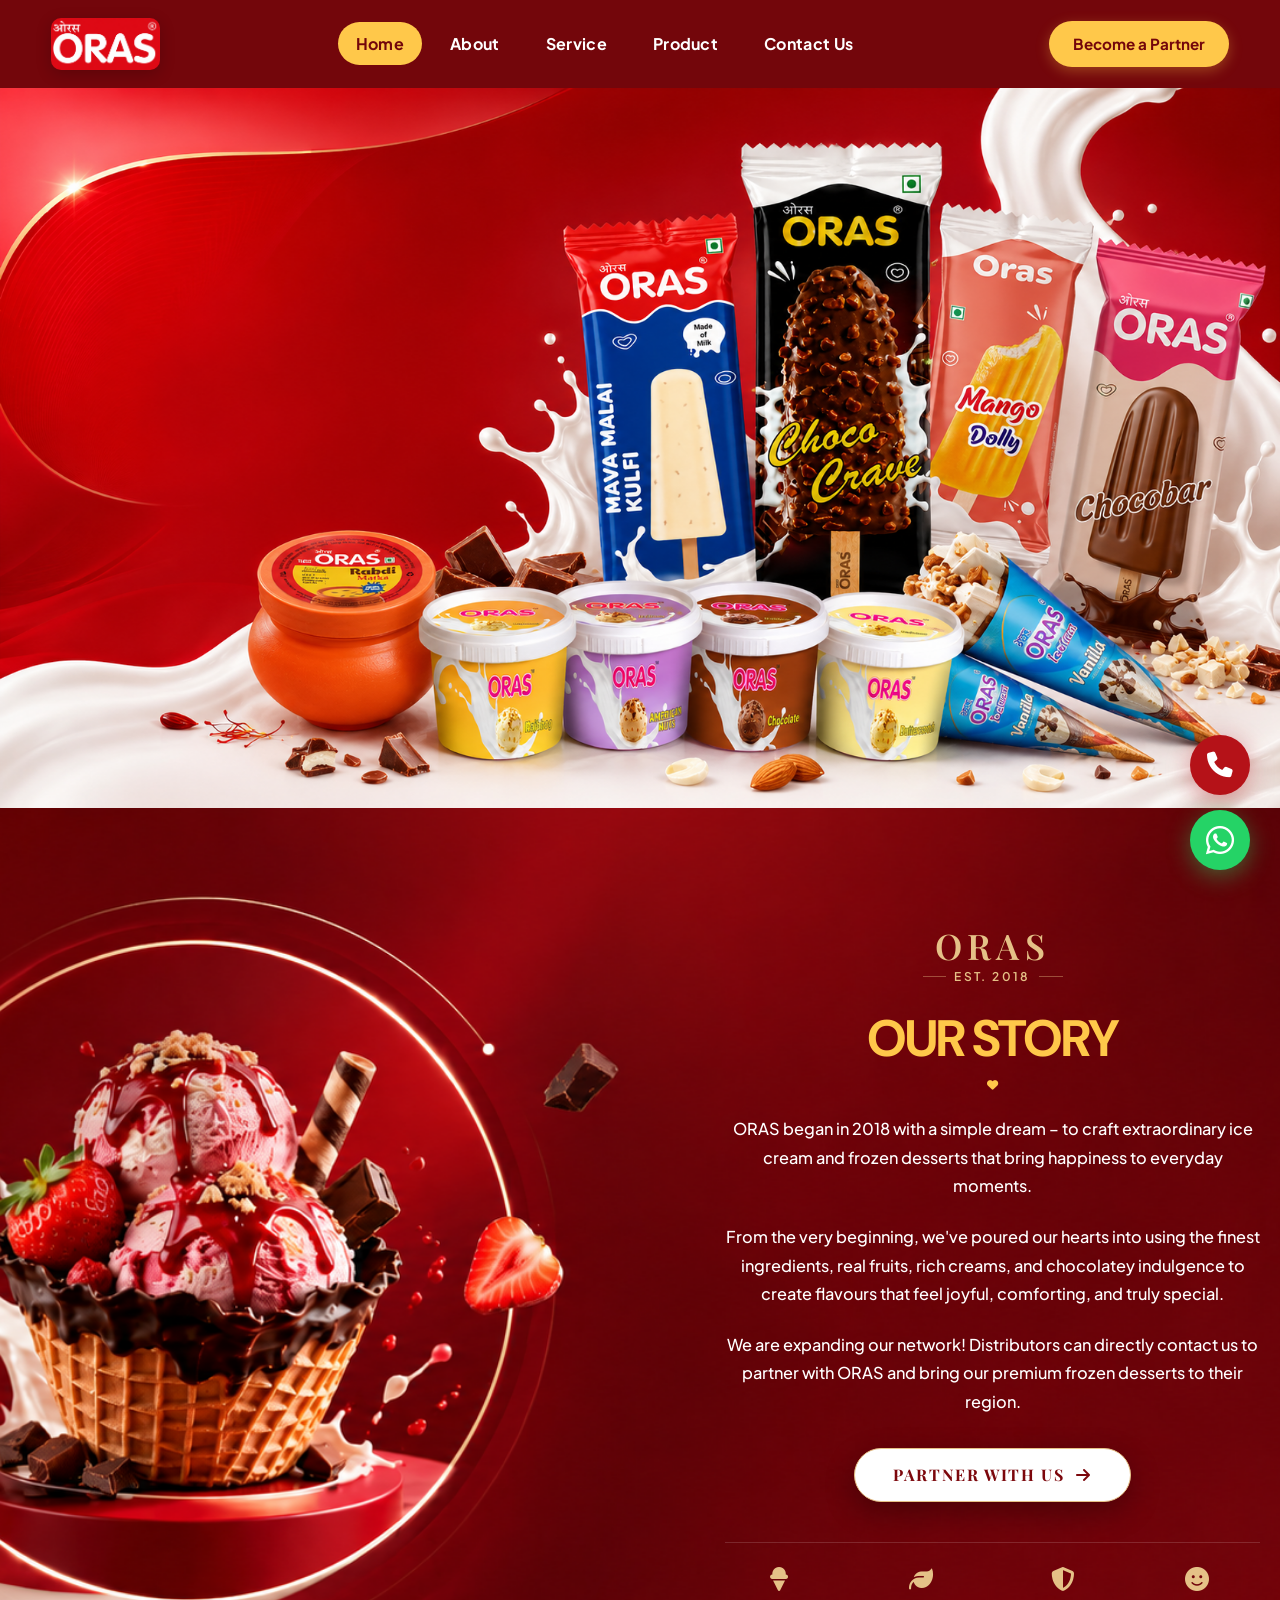
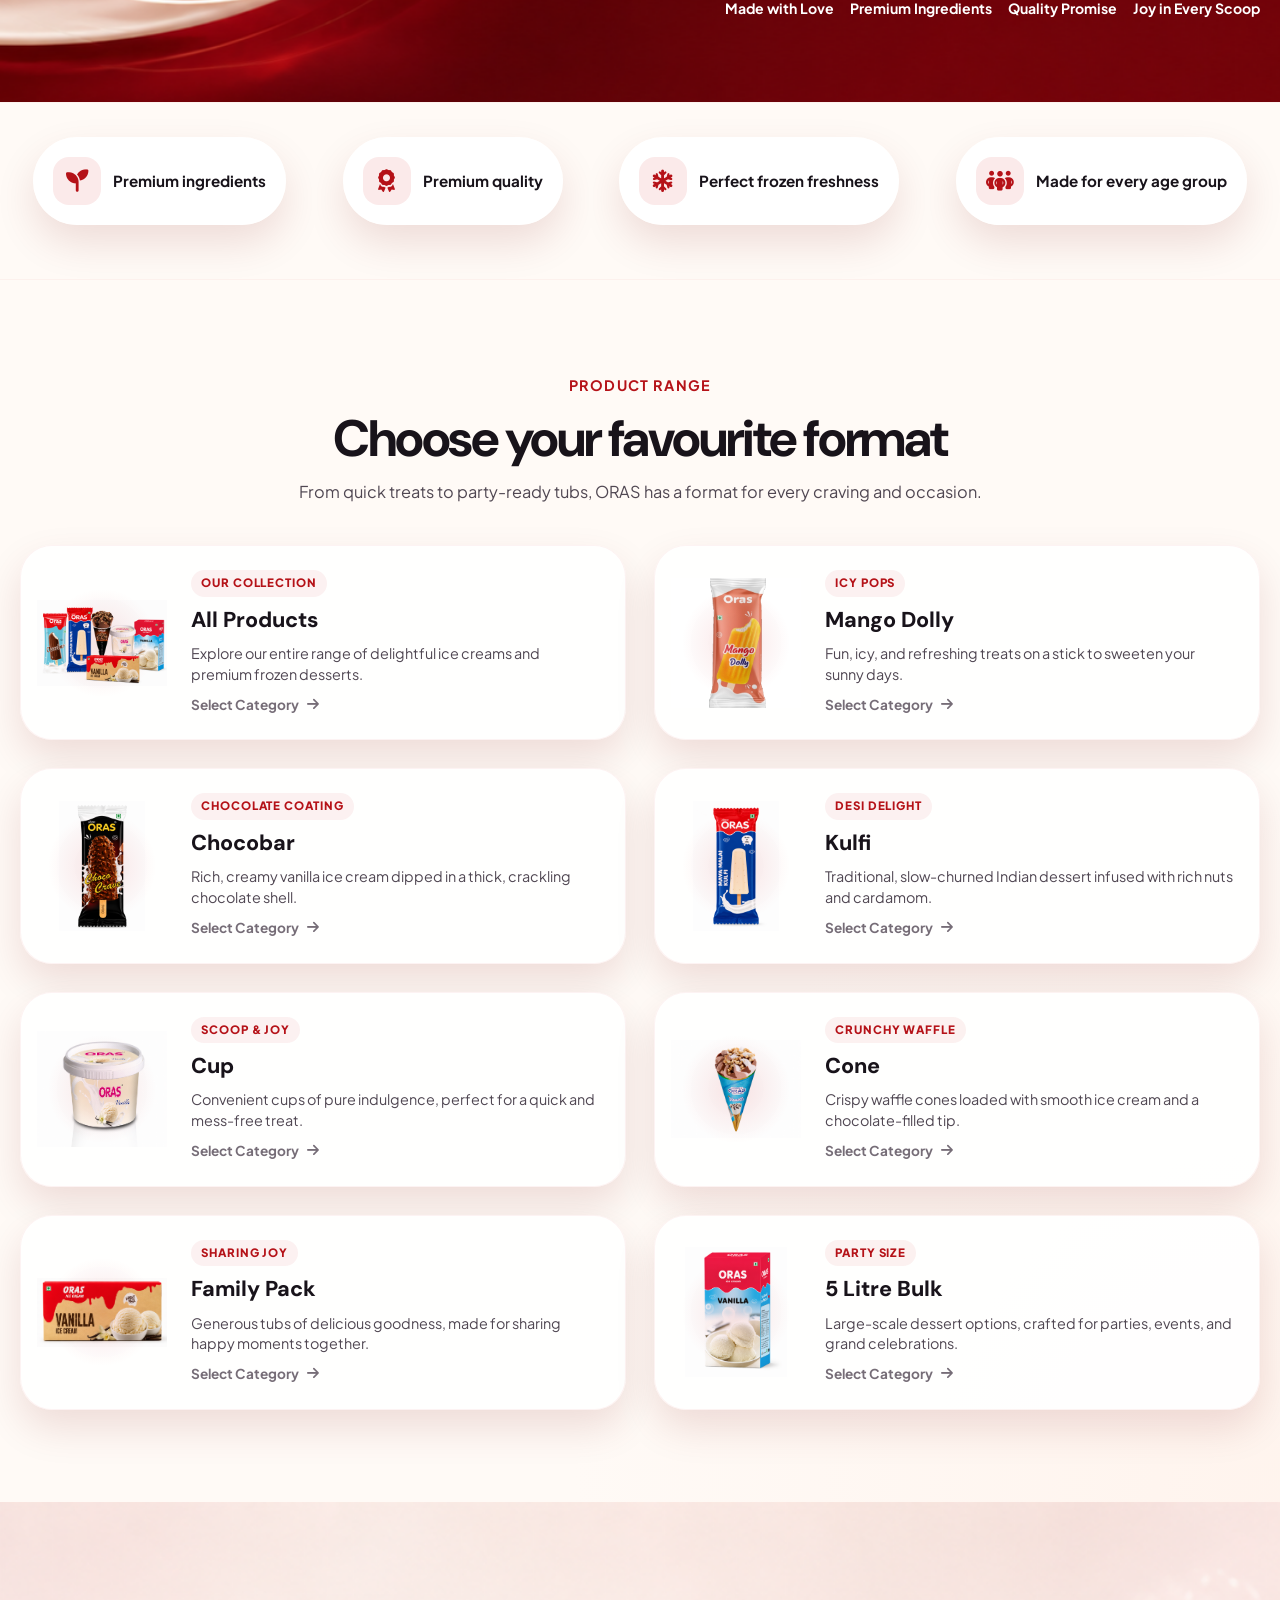
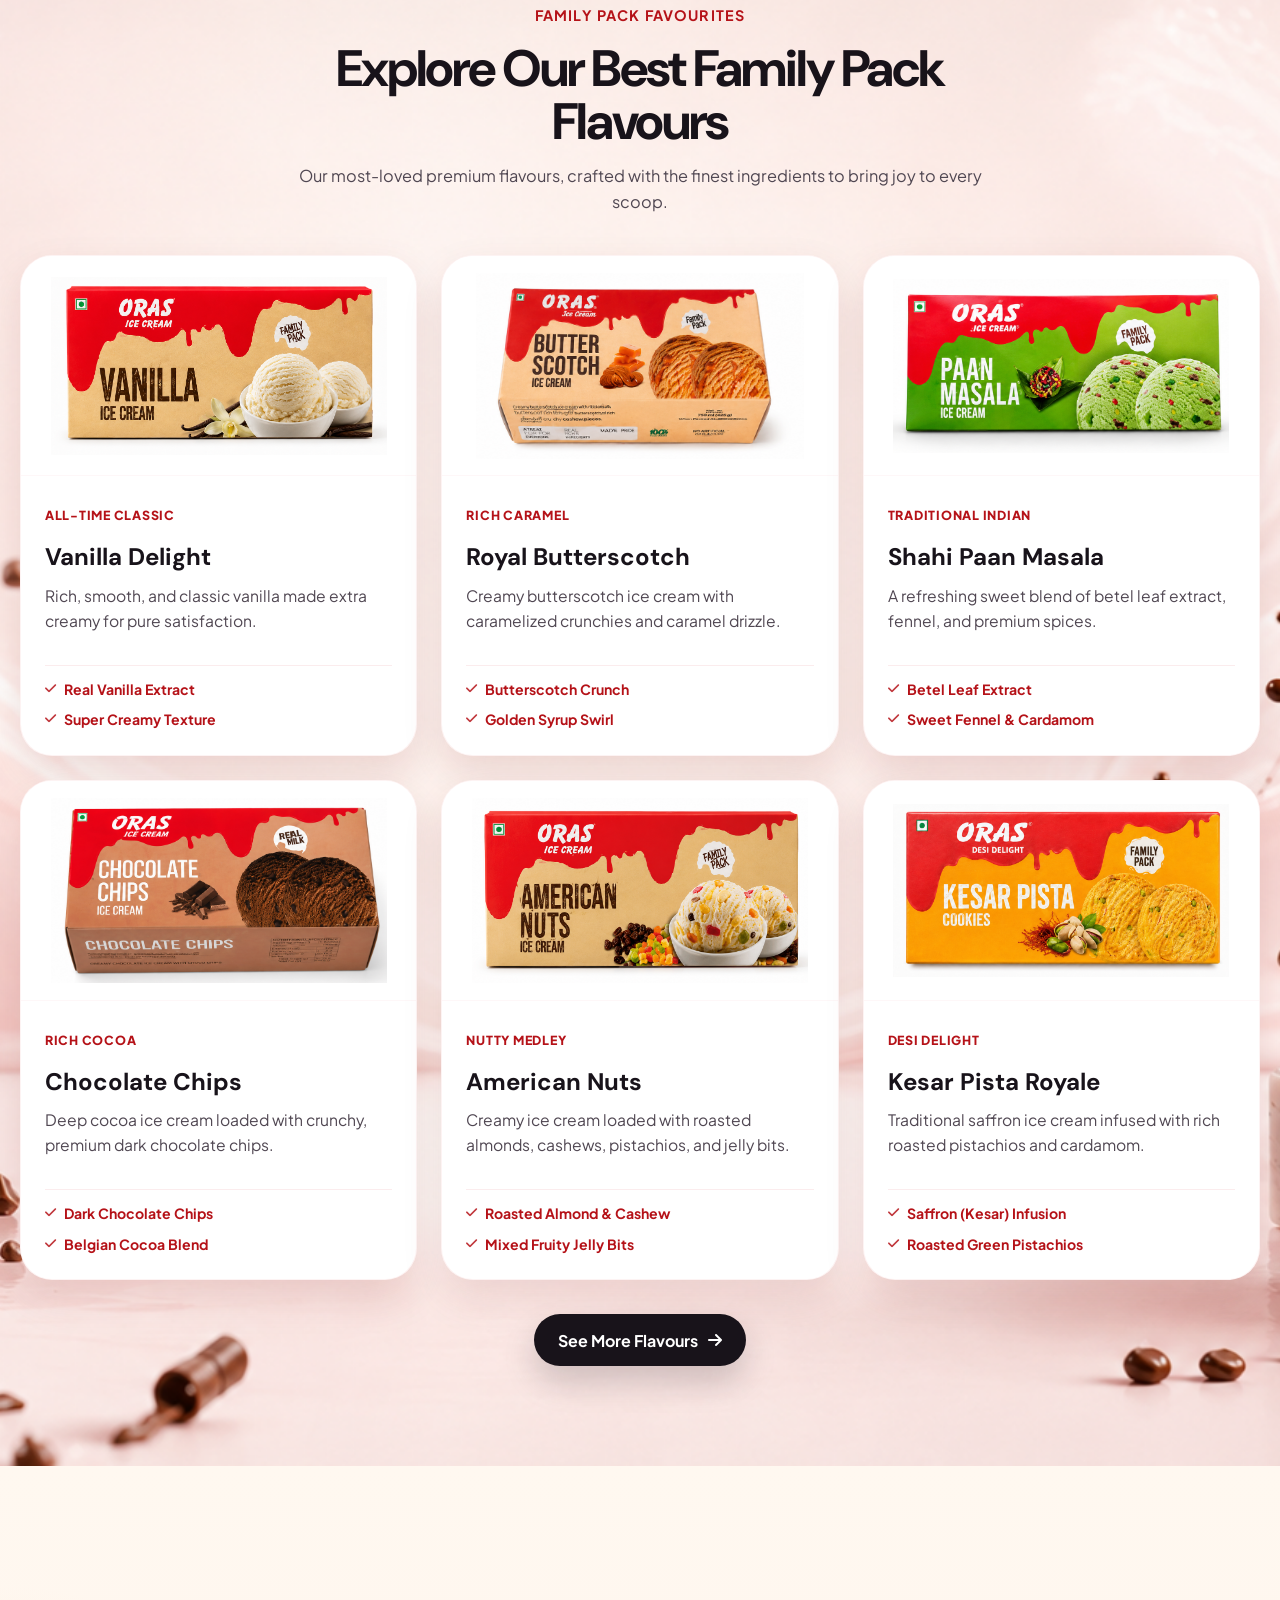
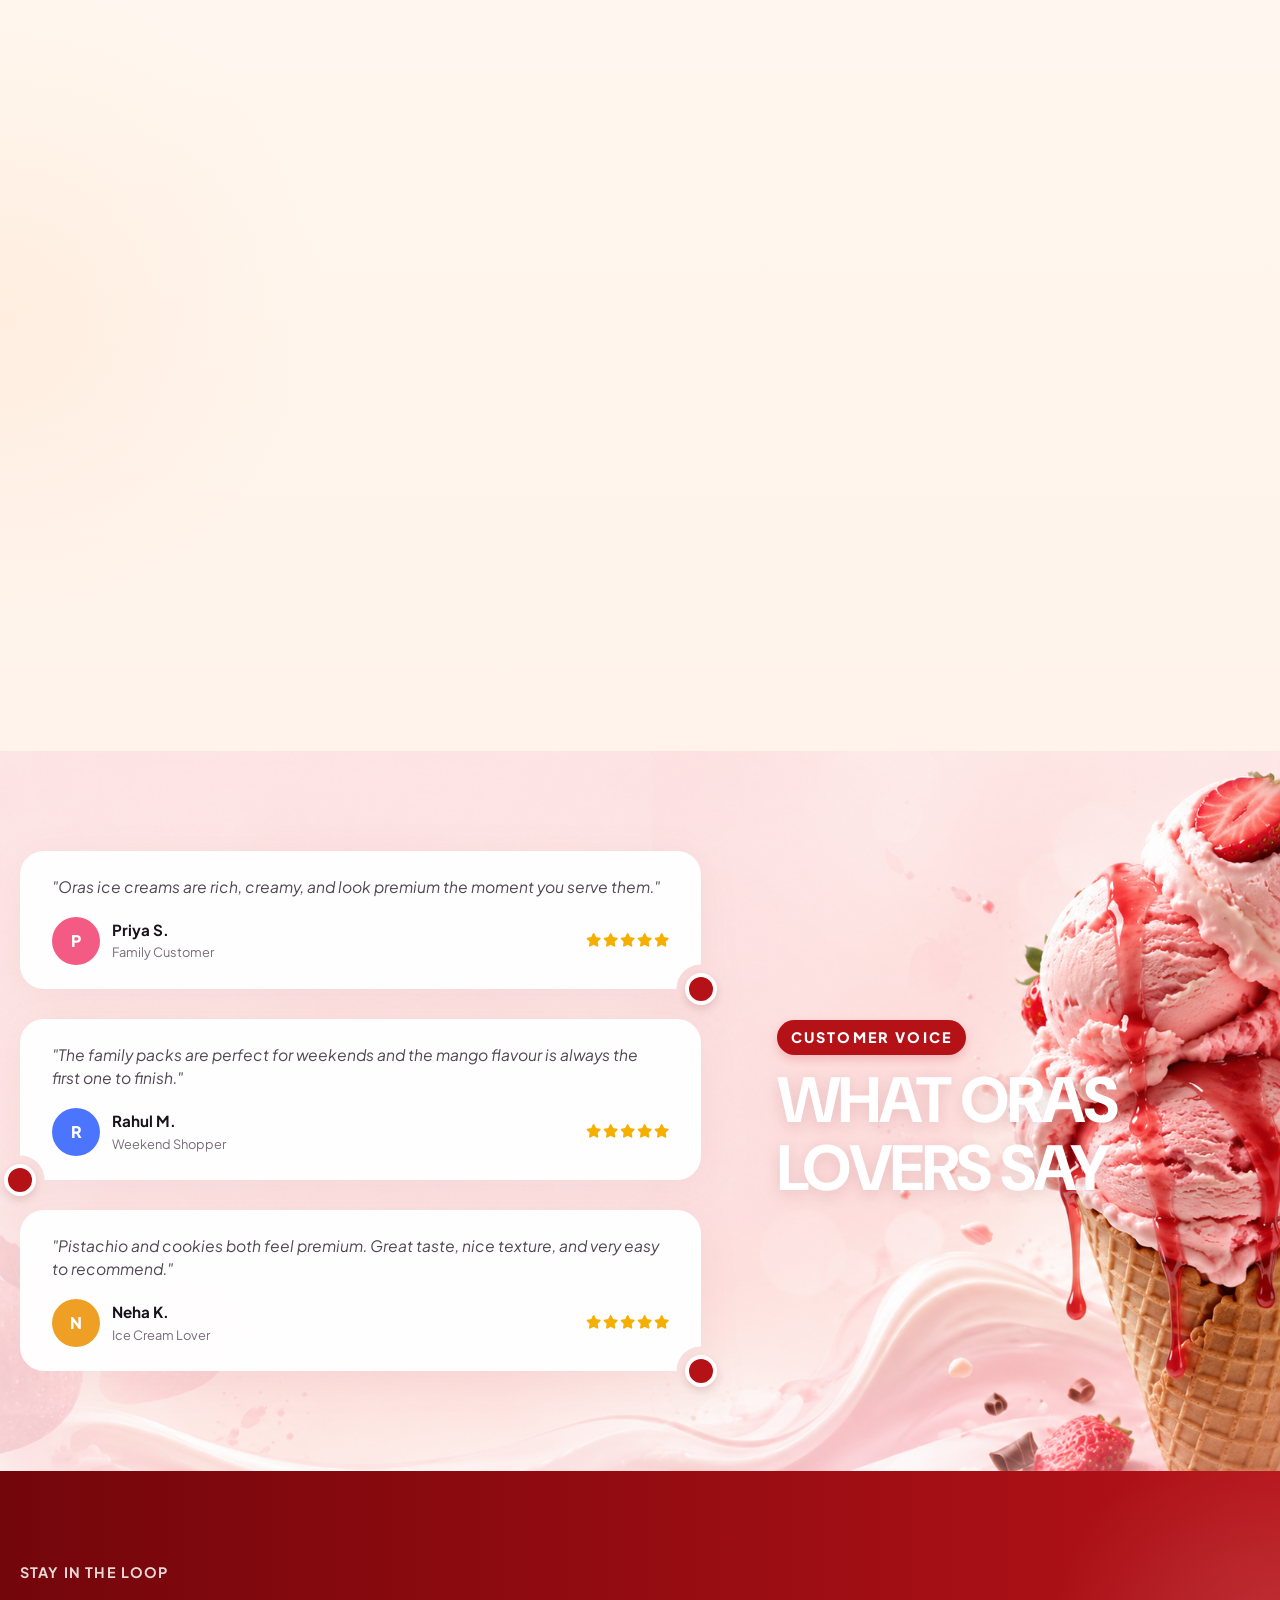
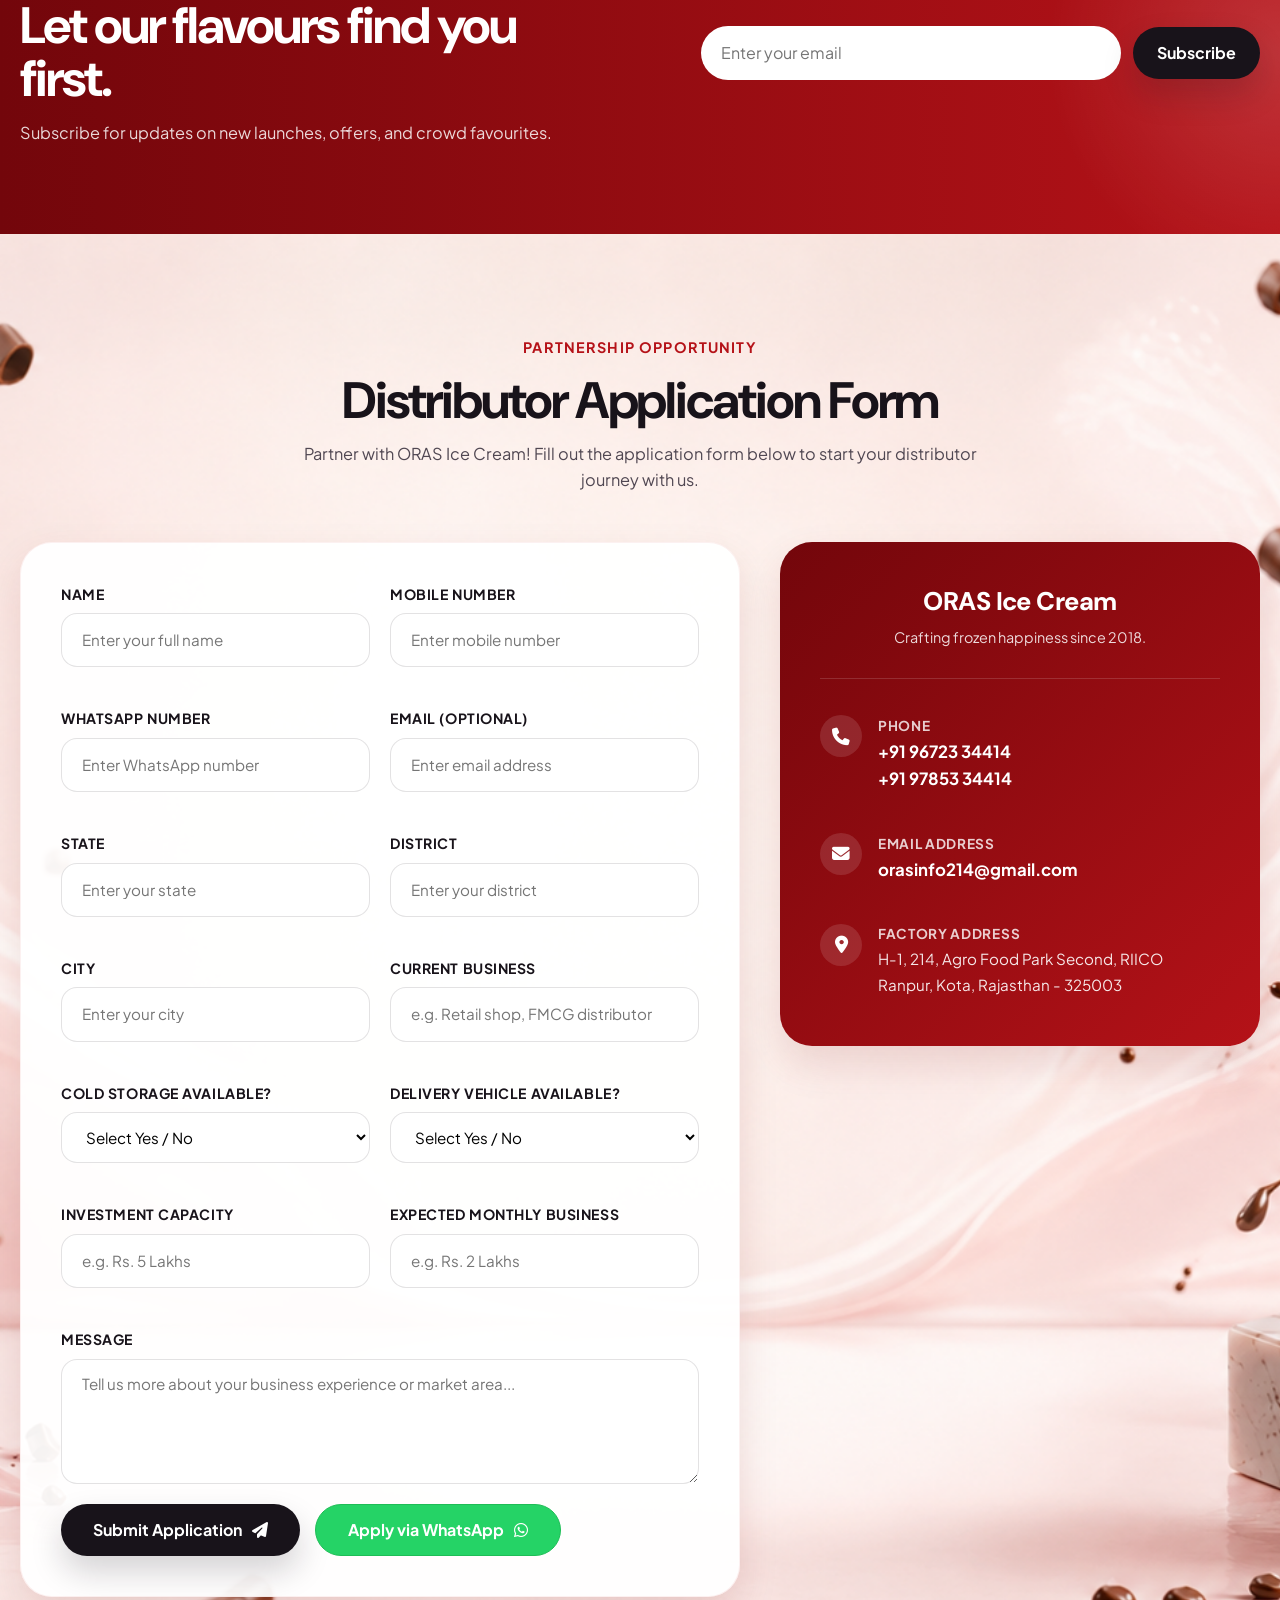
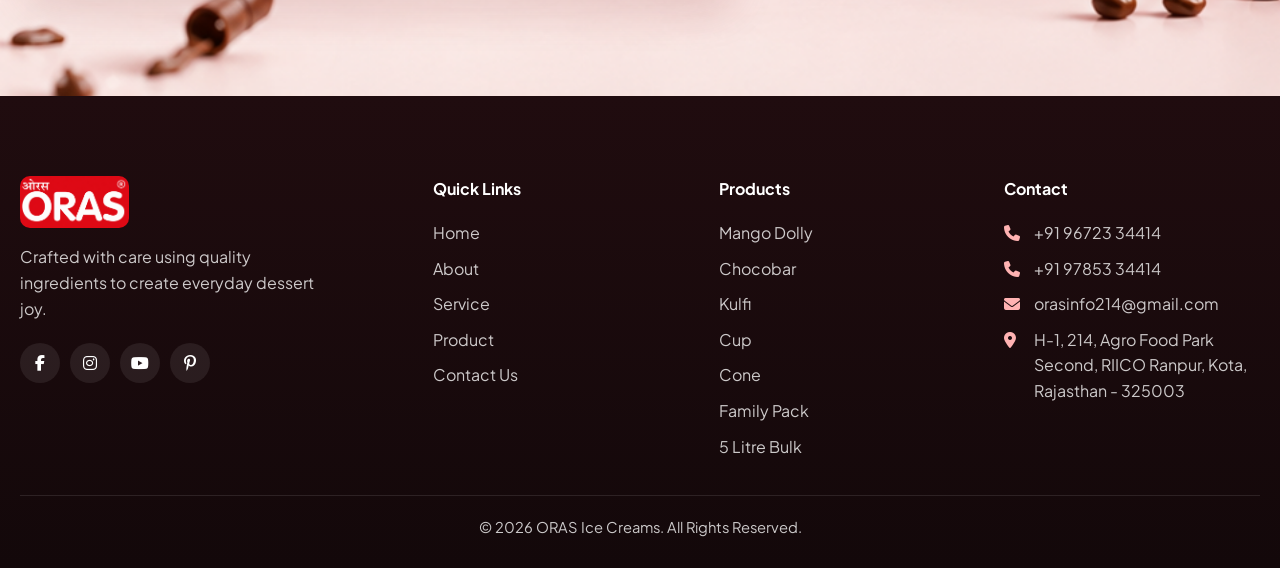
==== commit bf6d1f1e: "ASD" ====
--- a/index.html
+++ b/index.html
@@ -744,8 +744,8 @@
                 <img src="images/logo.png" alt="ORAS Logo" class="footer-logo">
                 <p>Crafted with care using quality ingredients to create everyday dessert joy.</p>
                 <div class="social-links">
-                    <a href="#" aria-label="Facebook"><i class="fa-brands fa-facebook-f"></i></a>
-                    <a href="#" aria-label="Instagram"><i class="fa-brands fa-instagram"></i></a>
+                    <a href="https://www.facebook.com/profile.php?id=61592156455654" target="_blank" rel="noopener noreferrer" aria-label="Facebook"><i class="fa-brands fa-facebook-f"></i></a>
+                    <a href="https://www.instagram.com/oras.icecream/" target="_blank" rel="noopener noreferrer" aria-label="Instagram"><i class="fa-brands fa-instagram"></i></a>
                     <a href="#" aria-label="Youtube"><i class="fa-brands fa-youtube"></i></a>
                     <a href="#" aria-label="Pinterest"><i class="fa-brands fa-pinterest-p"></i></a>
                 </div>
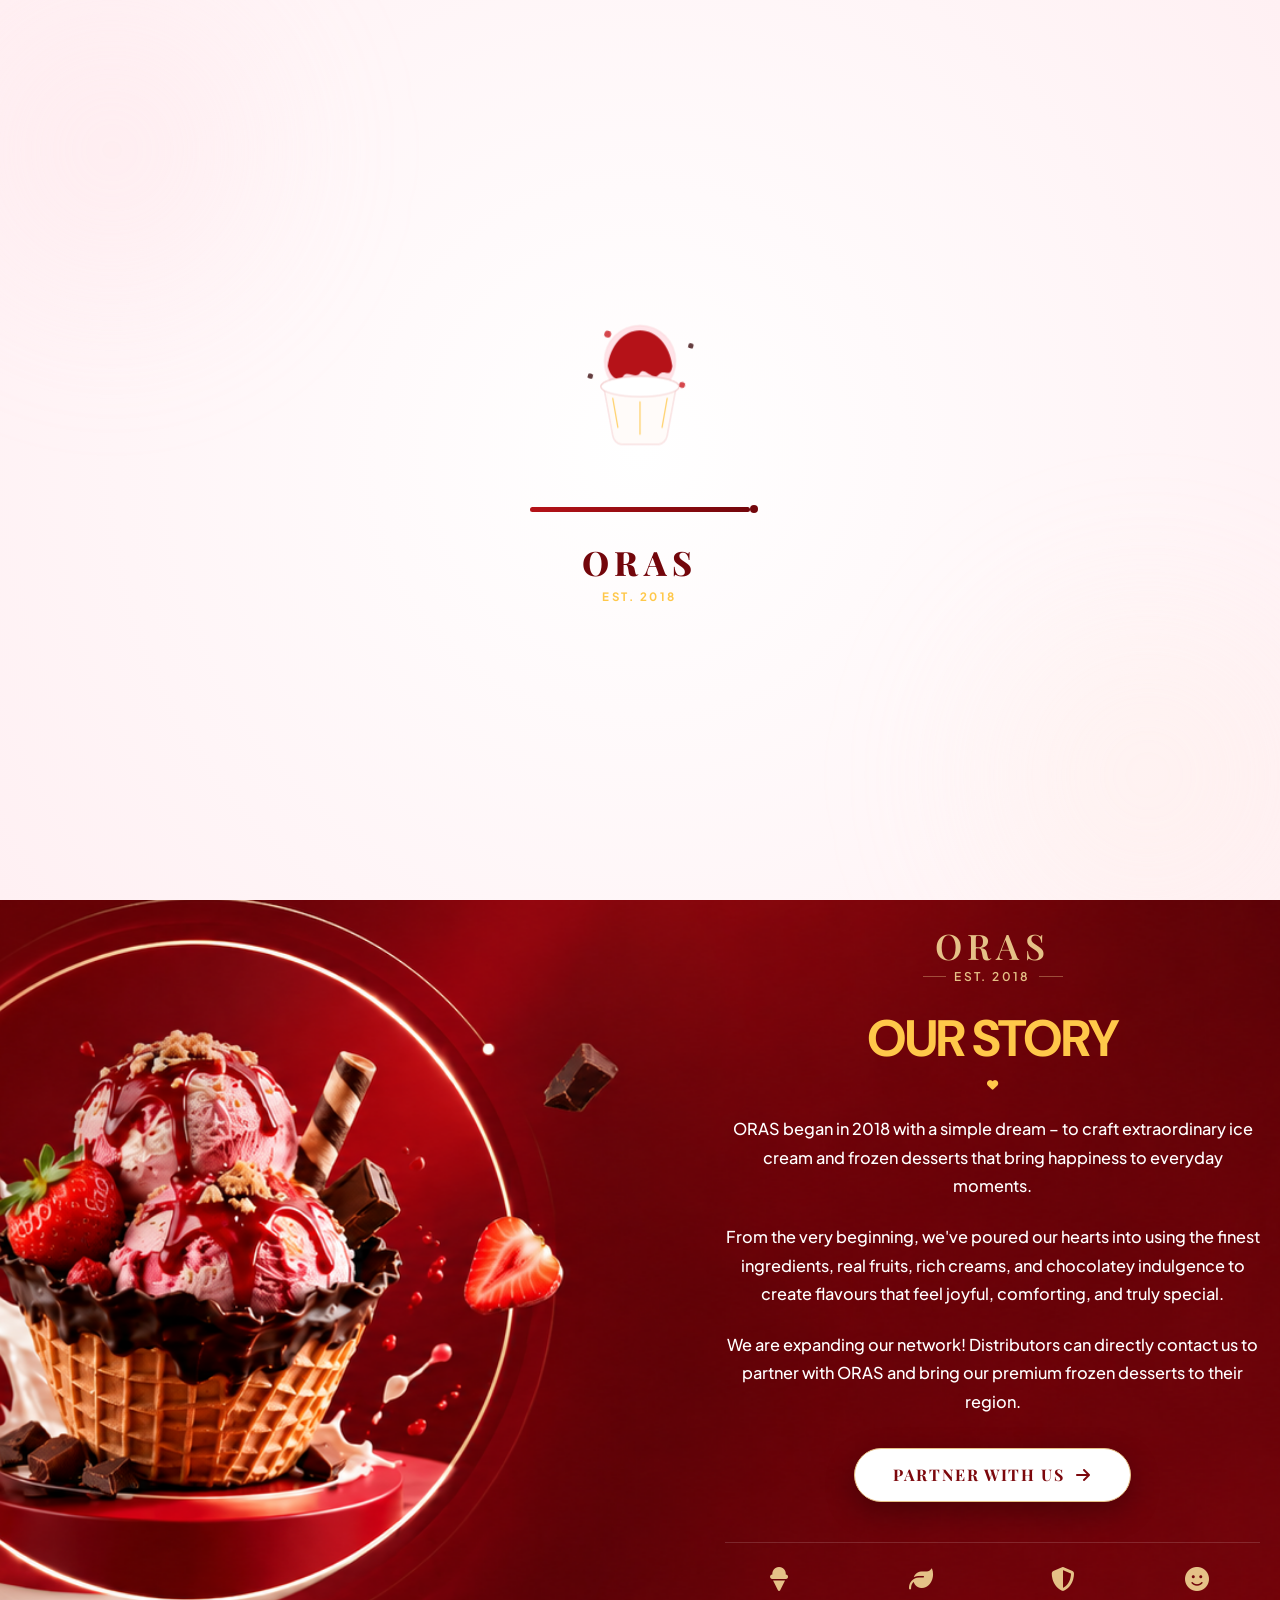
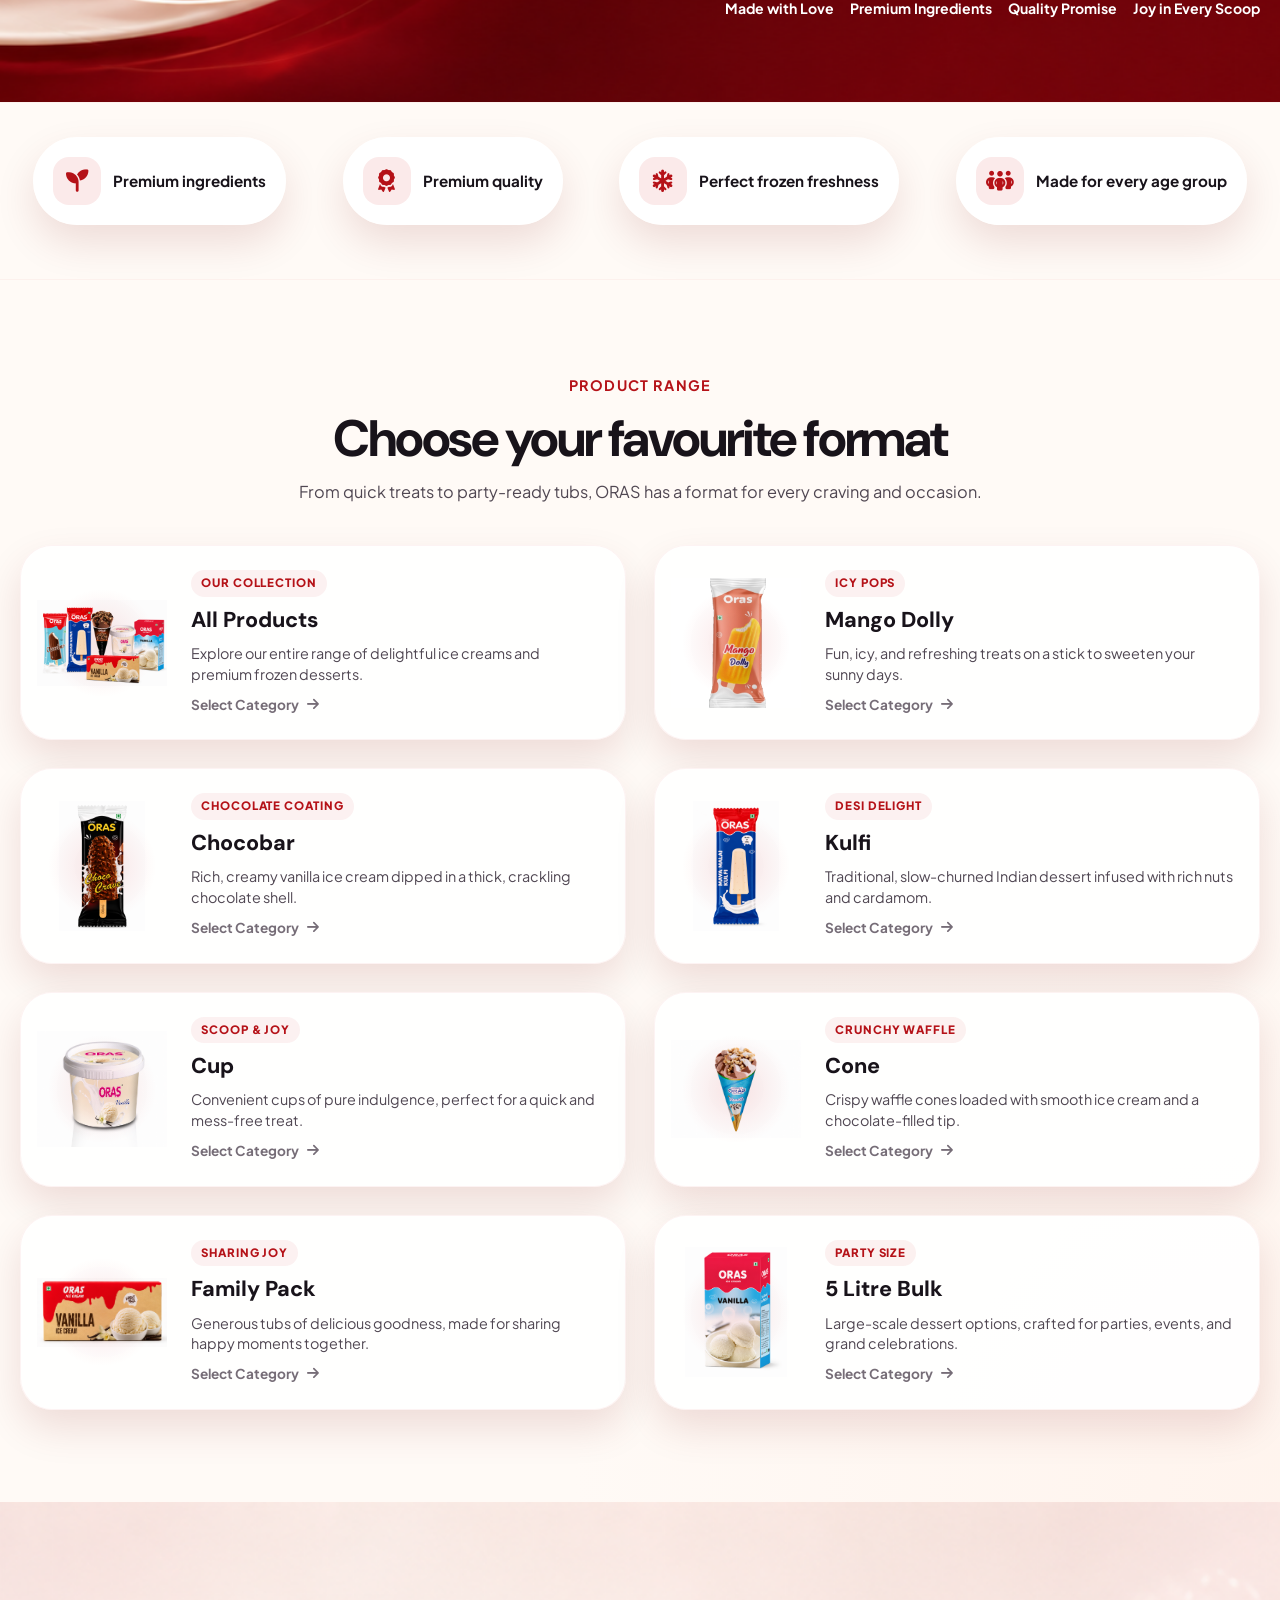
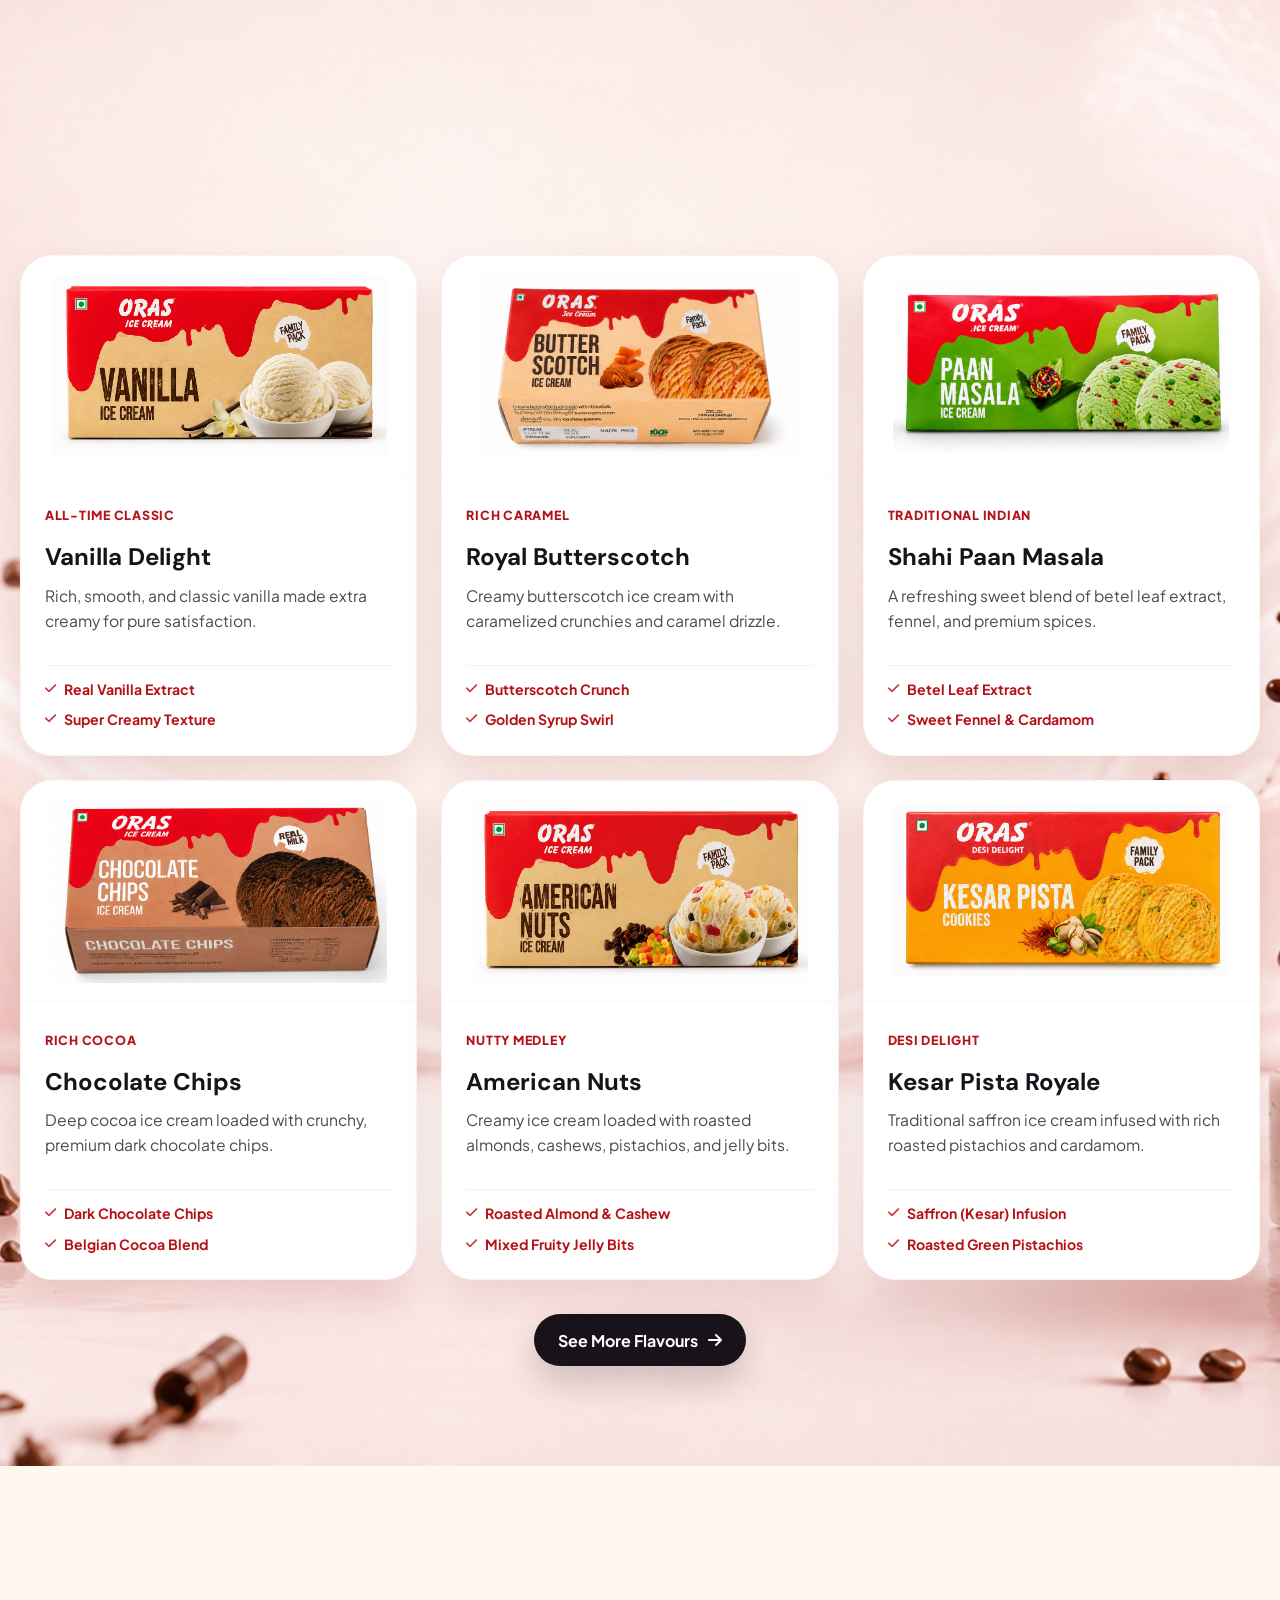
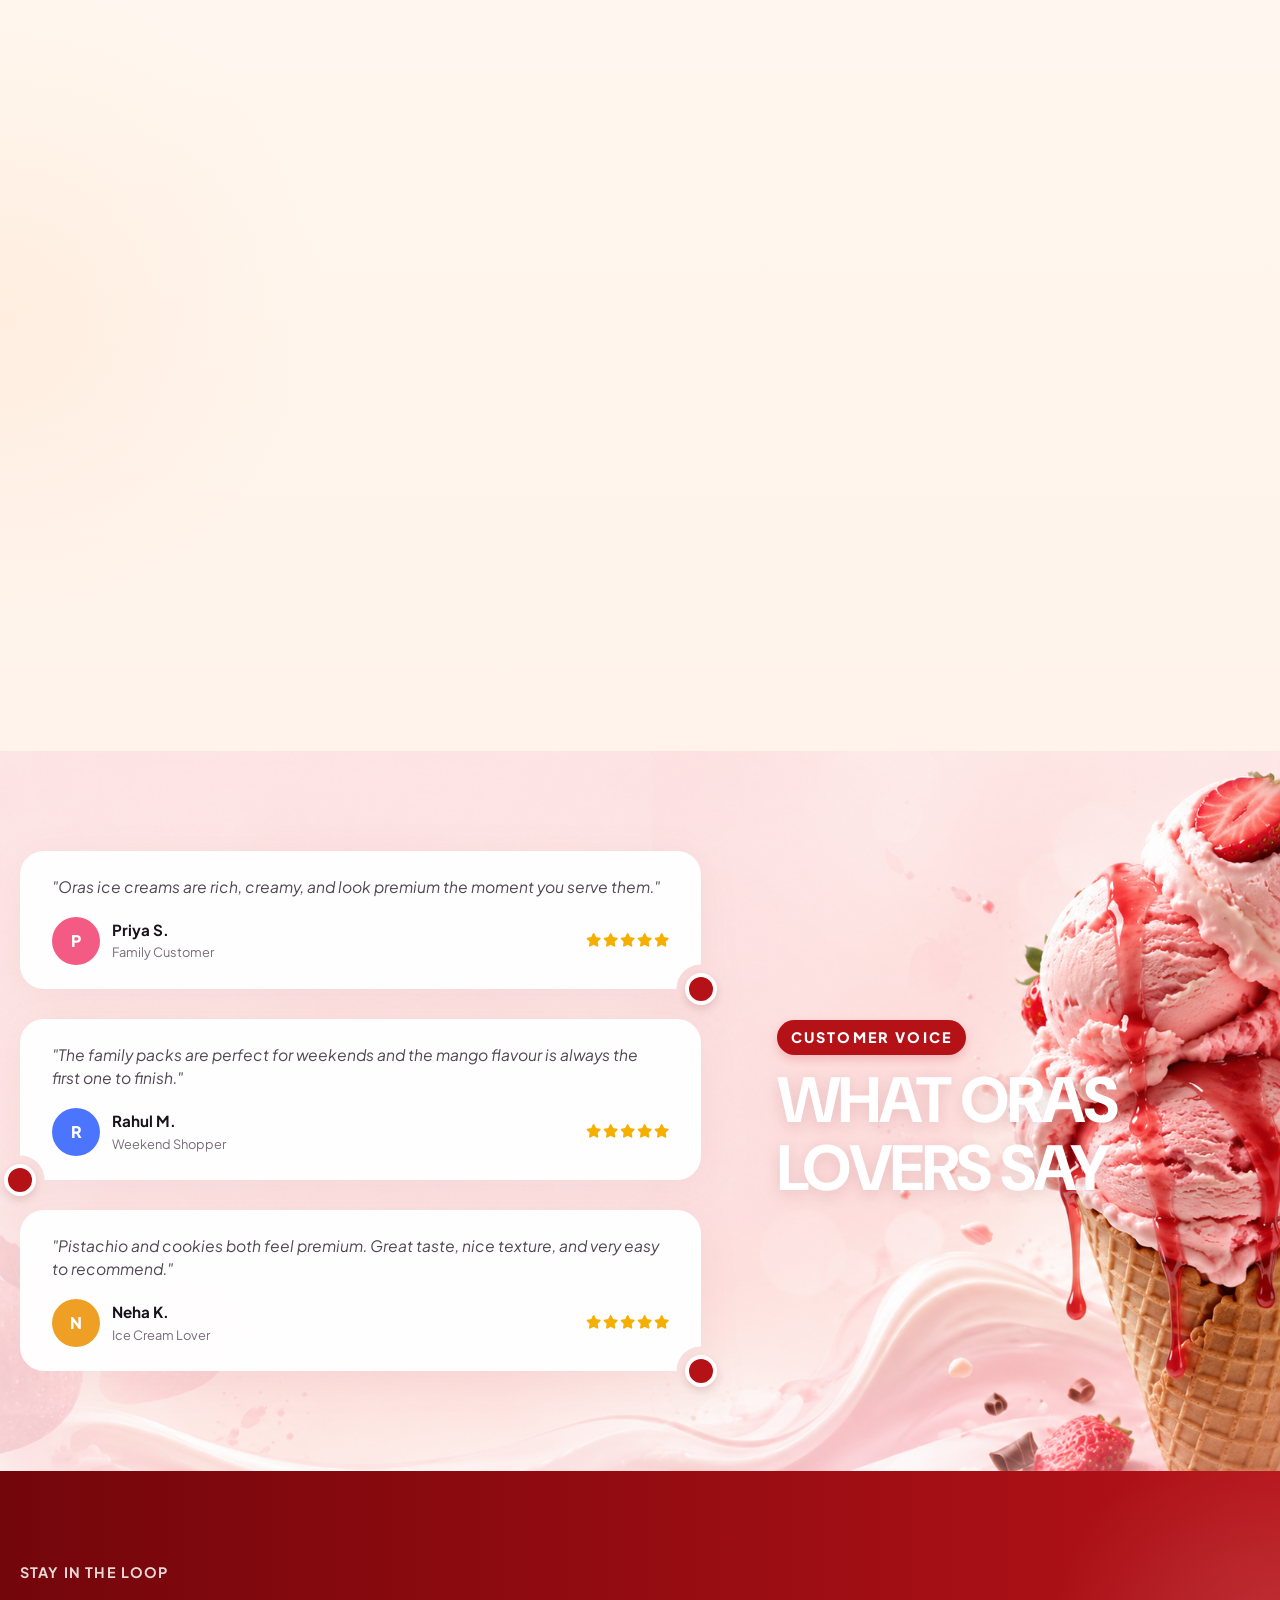
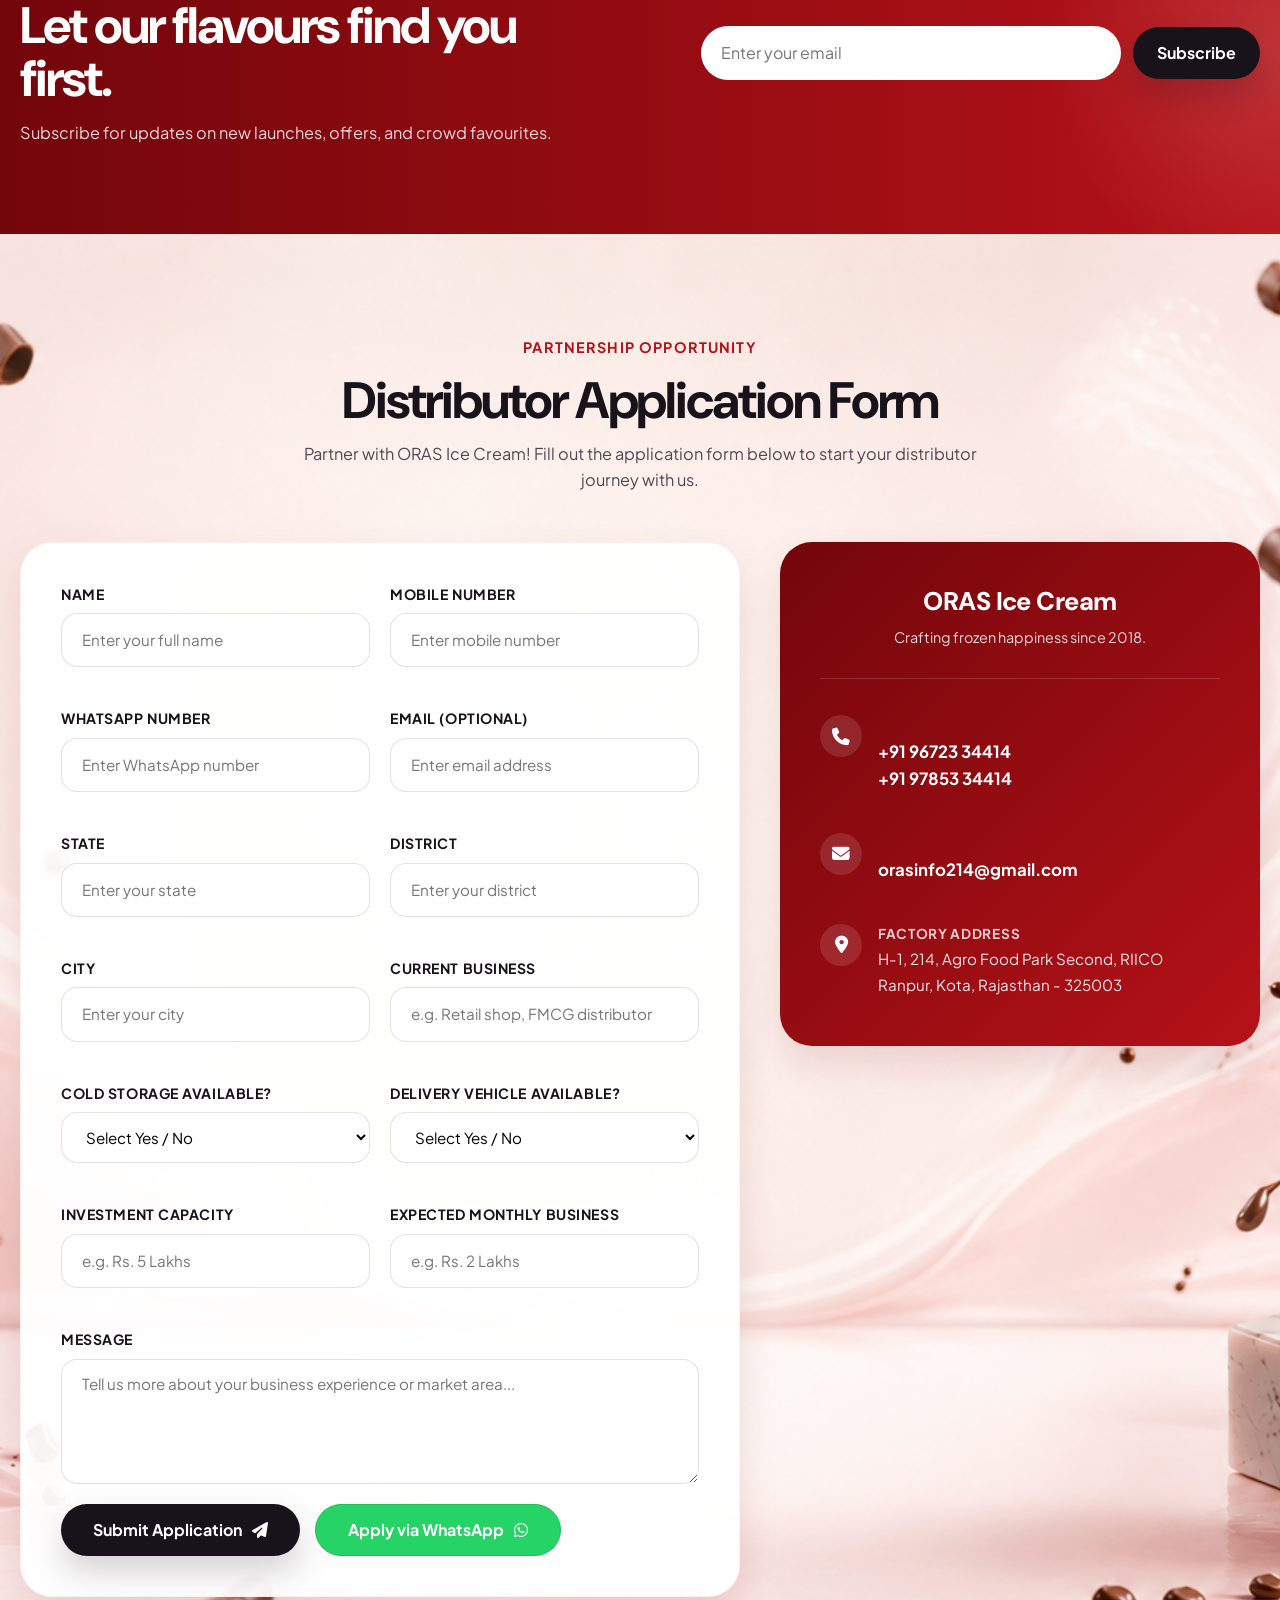
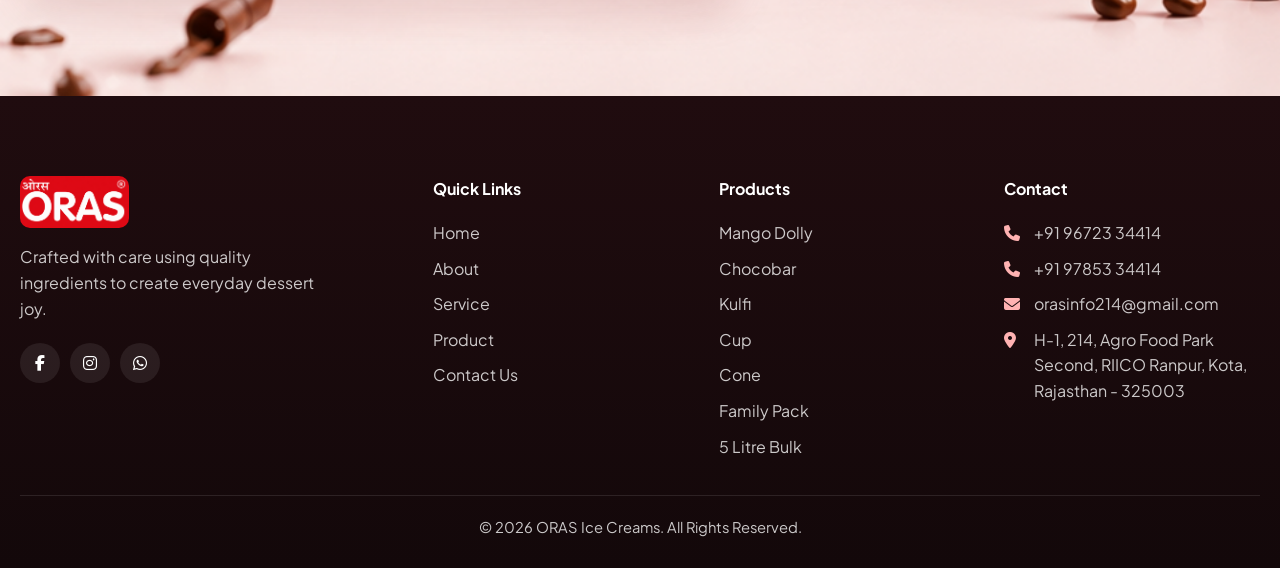
==== commit 1c59655b: "ASDCV" ====
--- a/index.html
+++ b/index.html
@@ -746,8 +746,7 @@
                 <div class="social-links">
                     <a href="https://www.facebook.com/profile.php?id=61592156455654" target="_blank" rel="noopener noreferrer" aria-label="Facebook"><i class="fa-brands fa-facebook-f"></i></a>
                     <a href="https://www.instagram.com/oras.icecream/" target="_blank" rel="noopener noreferrer" aria-label="Instagram"><i class="fa-brands fa-instagram"></i></a>
-                    <a href="#" aria-label="Youtube"><i class="fa-brands fa-youtube"></i></a>
-                    <a href="#" aria-label="Pinterest"><i class="fa-brands fa-pinterest-p"></i></a>
+                    <a href="https://wa.me/919672334414" target="_blank" rel="noopener noreferrer" aria-label="WhatsApp"><i class="fa-brands fa-whatsapp"></i></a>
                 </div>
             </div>
 
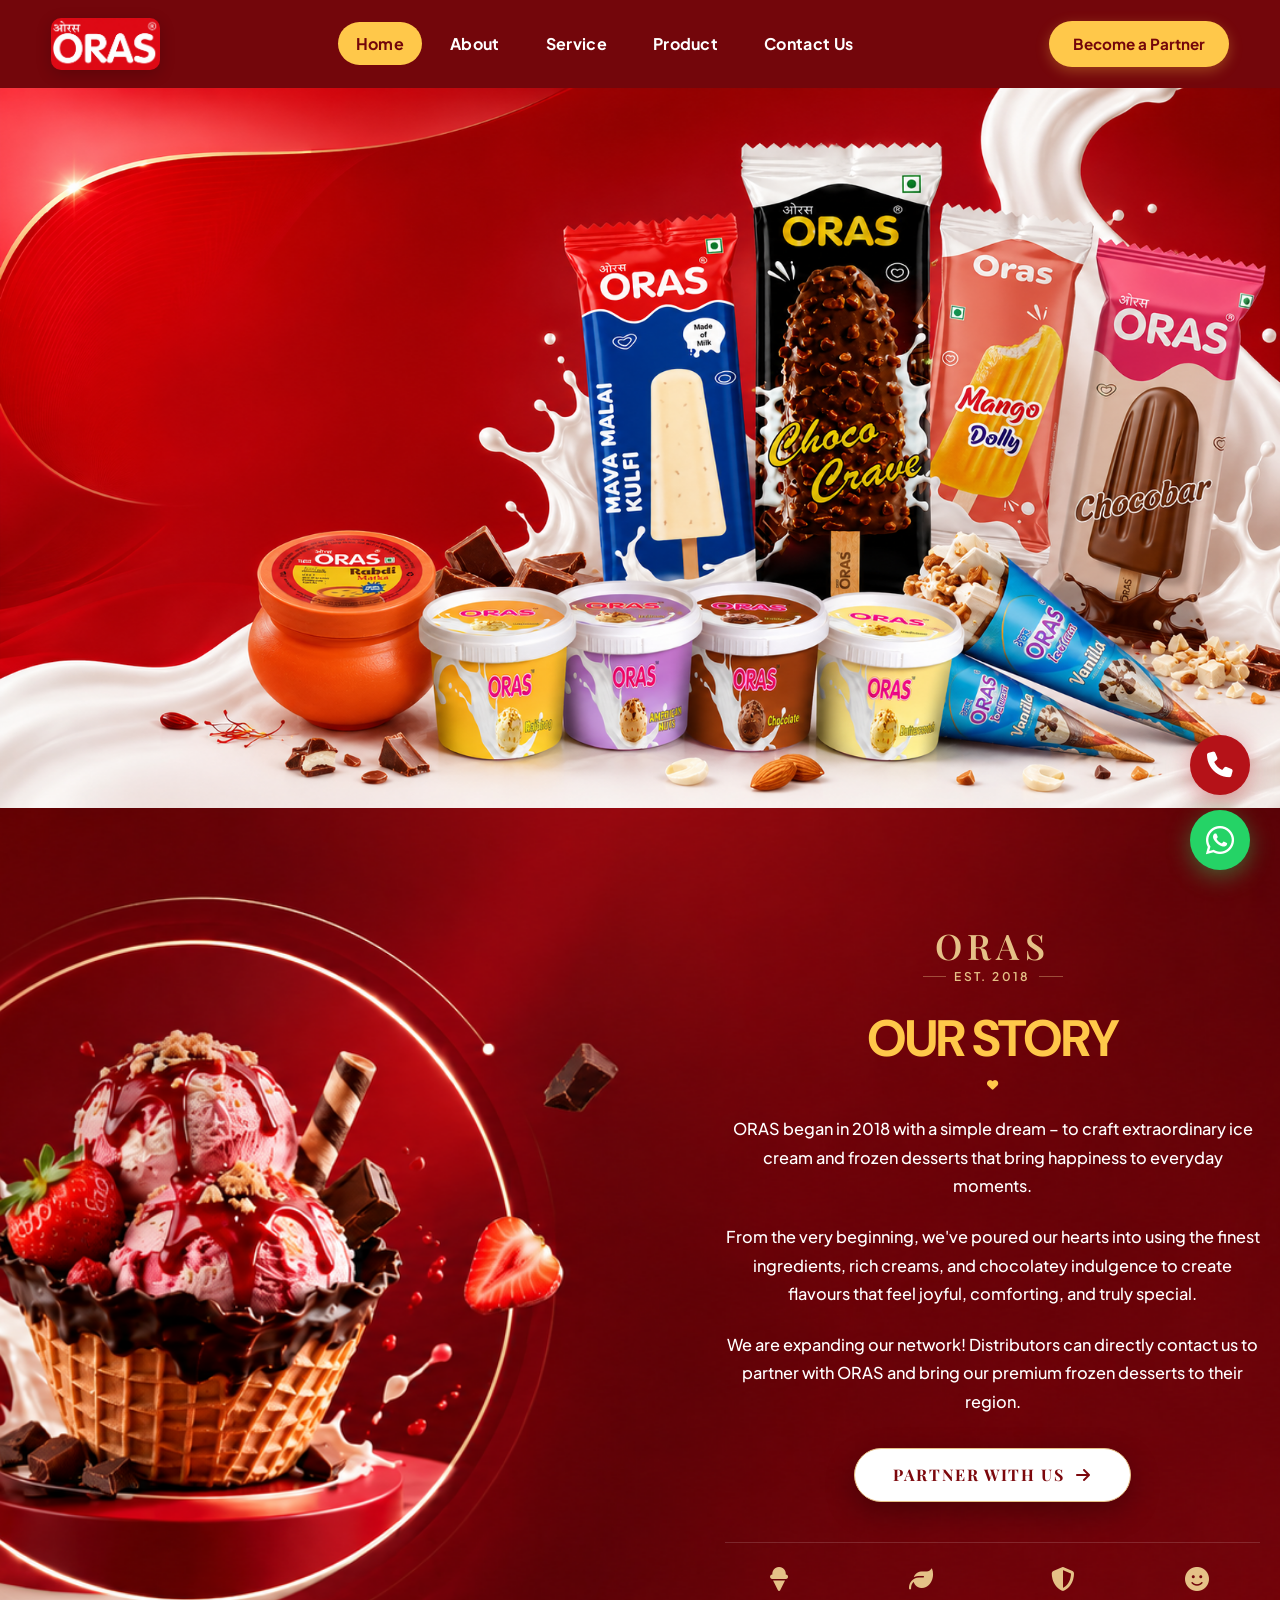
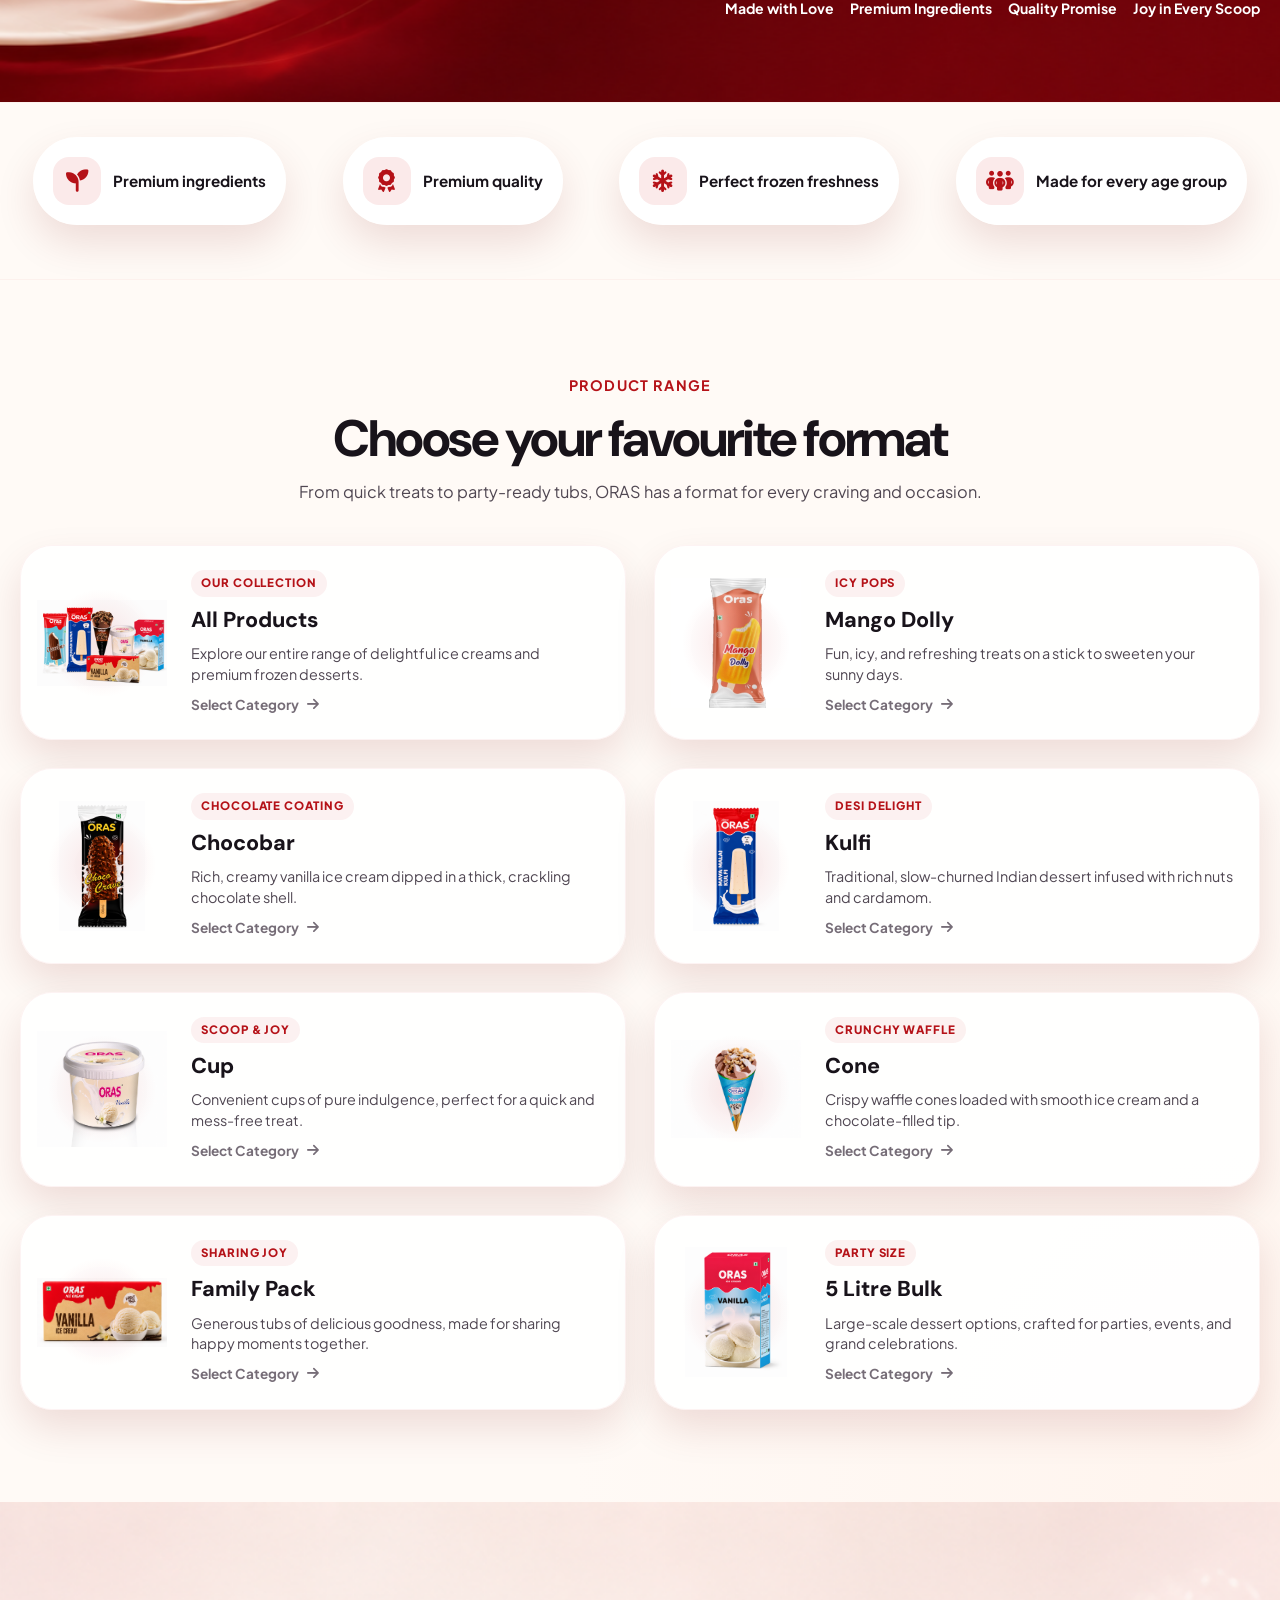
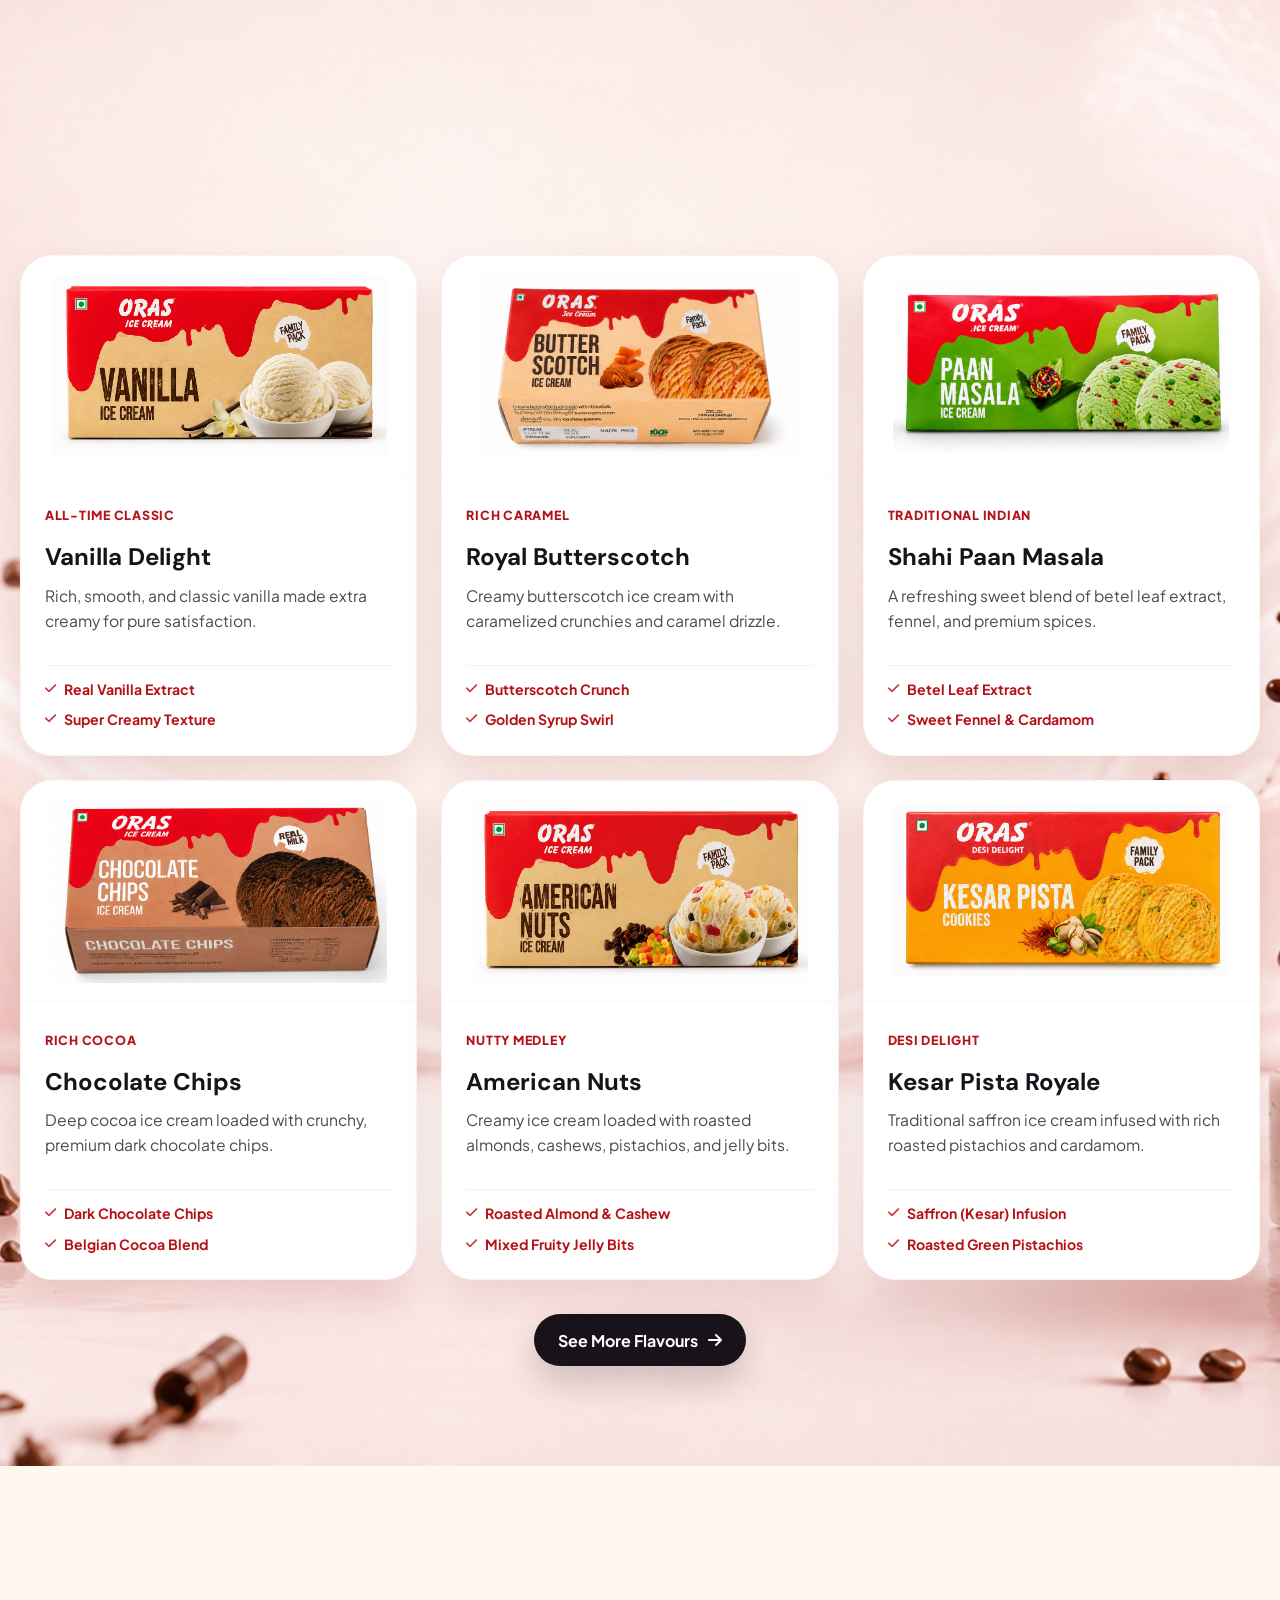
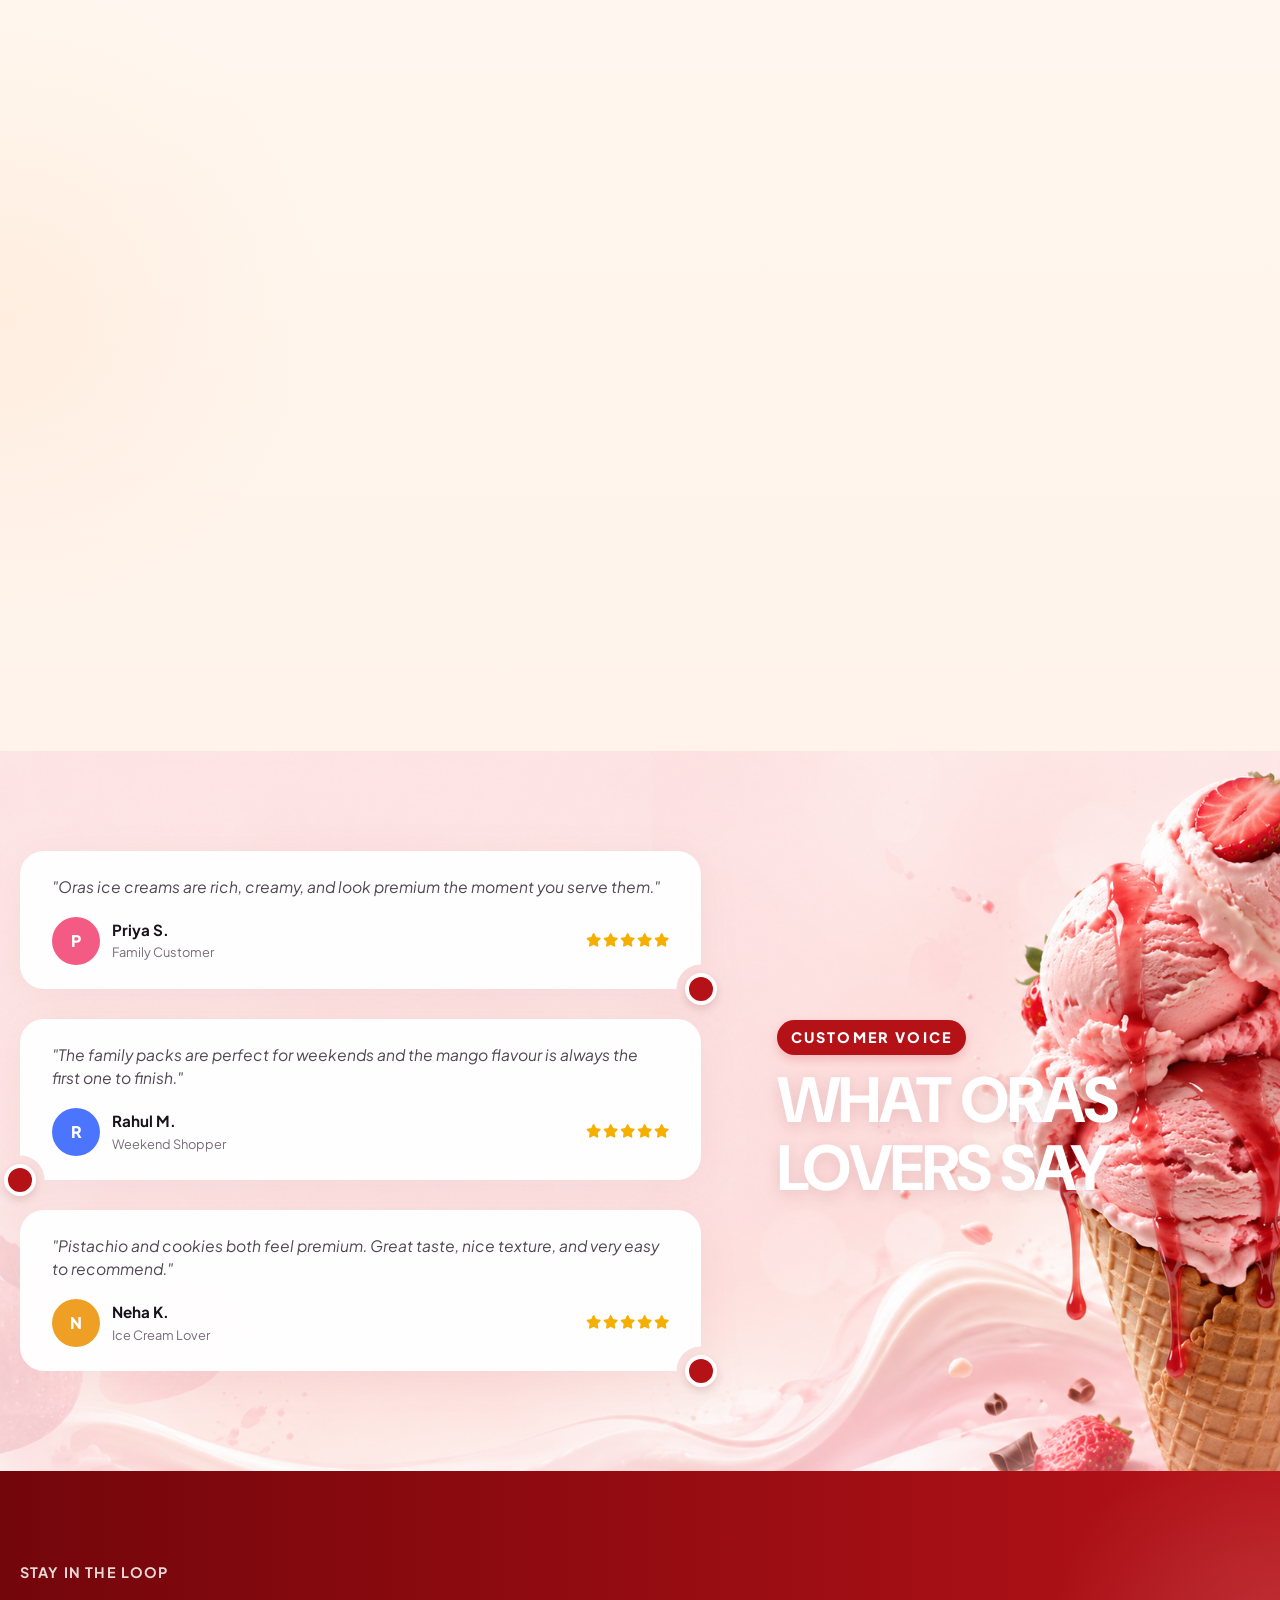
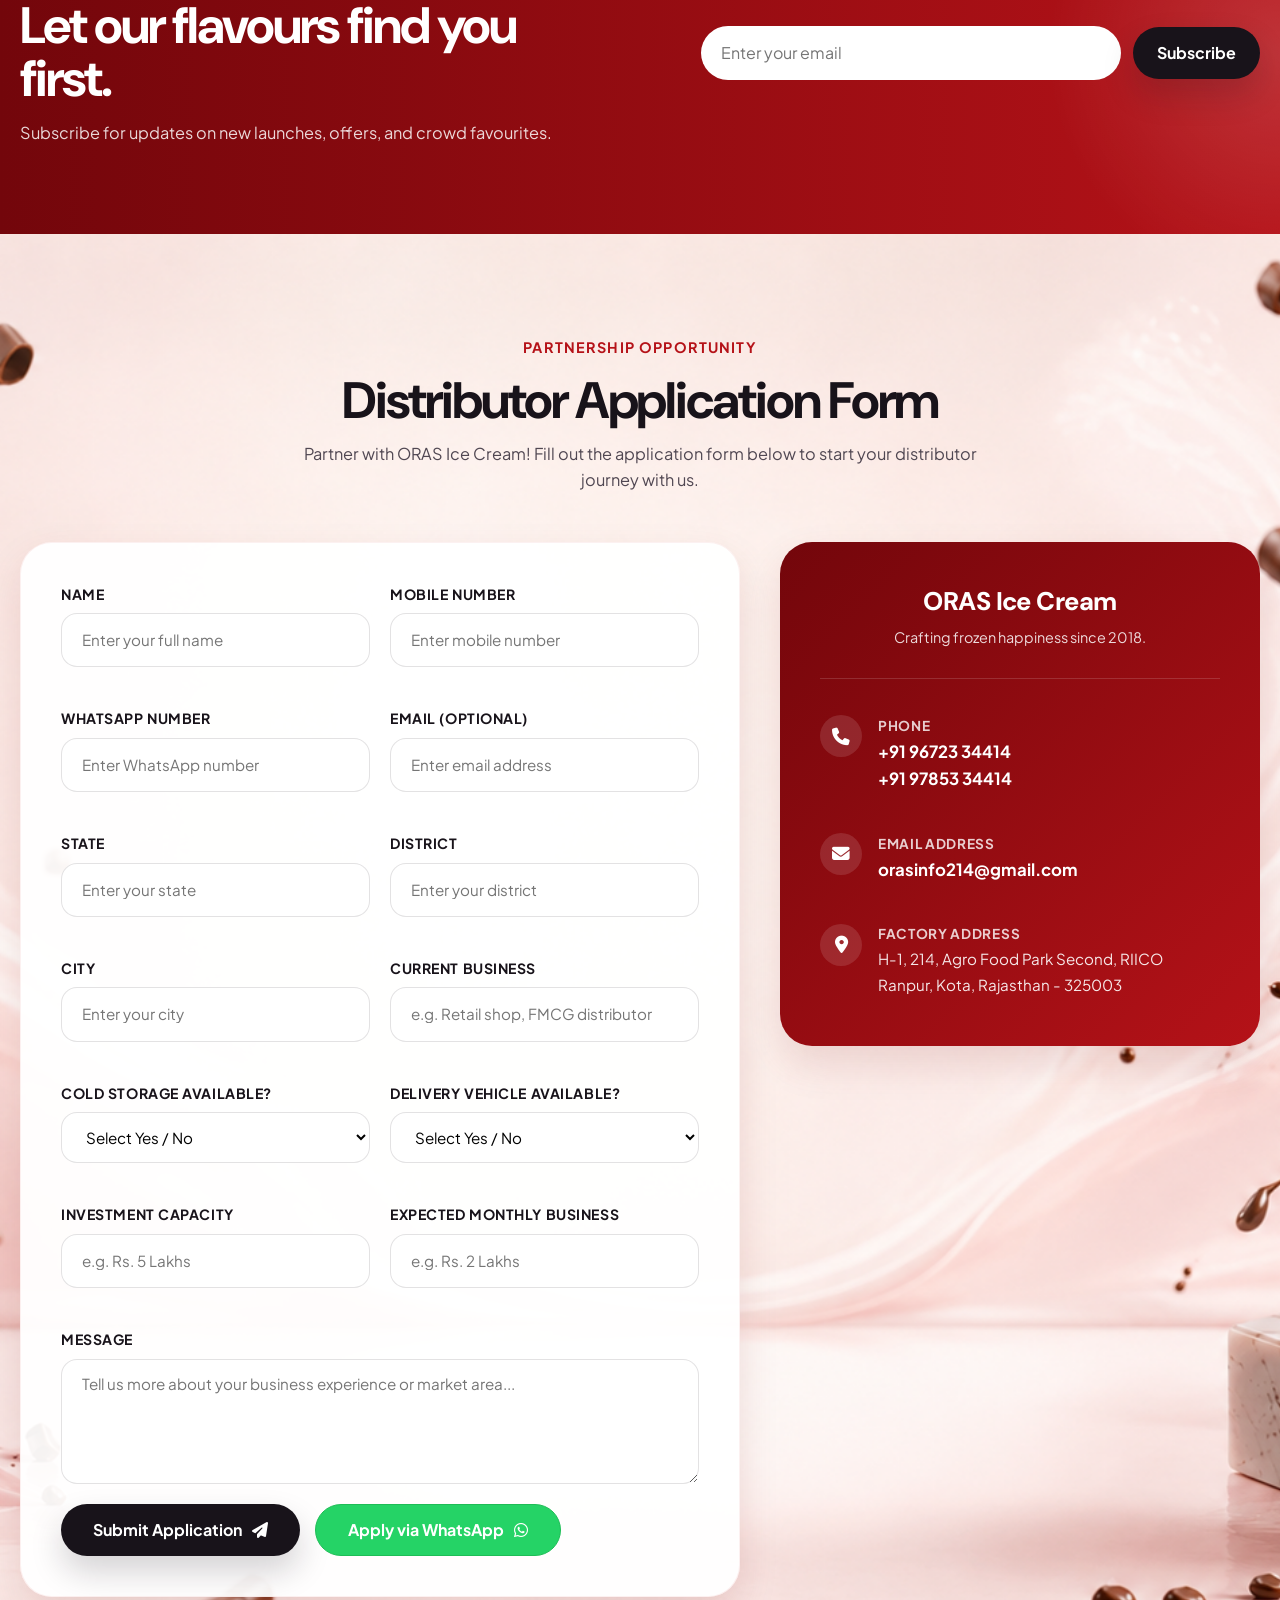
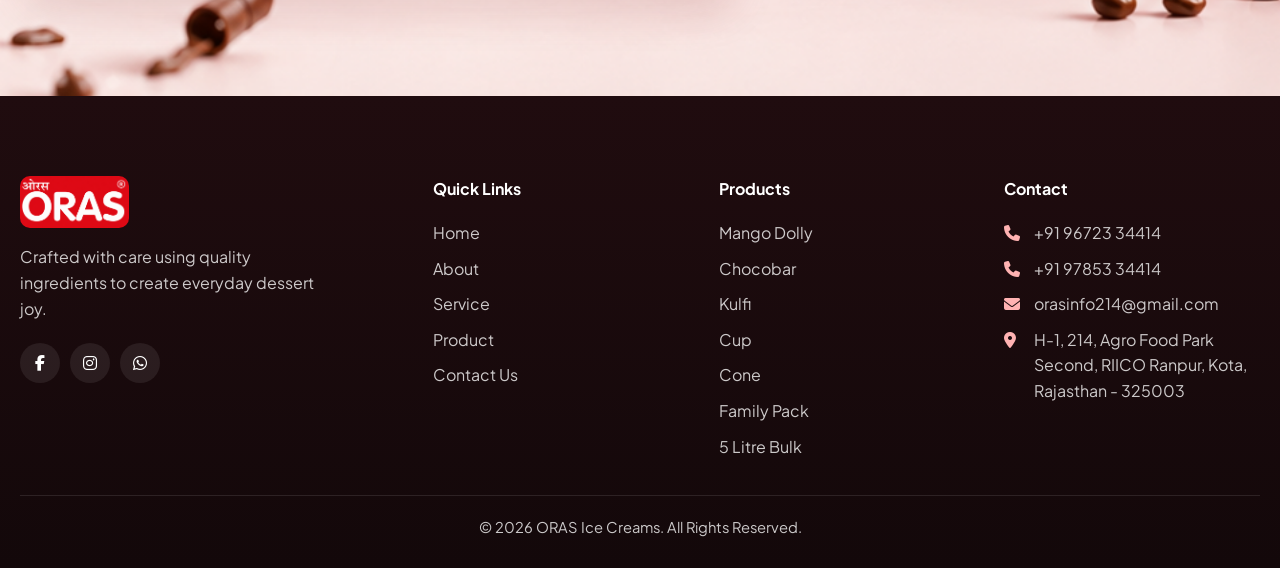
==== commit c80c2c28: "ASDFGH" ====
--- a/index.html
+++ b/index.html
@@ -122,7 +122,7 @@
                         ORAS began in 2018 with a simple dream – to craft extraordinary ice cream and frozen desserts that bring happiness to everyday moments.
                     </p>
                     <p class="story-text">
-                        From the very beginning, we've poured our hearts into using the finest ingredients, real fruits, rich creams, and chocolatey indulgence to create flavours that feel joyful, comforting, and truly special.
+                        From the very beginning, we've poured our hearts into using the finest ingredients, rich creams, and chocolatey indulgence to create flavours that feel joyful, comforting, and truly special.
                     </p>
                     <p class="story-text">
                         We are expanding our network! Distributors can directly contact us to partner with ORAS and bring our premium frozen desserts to their region.
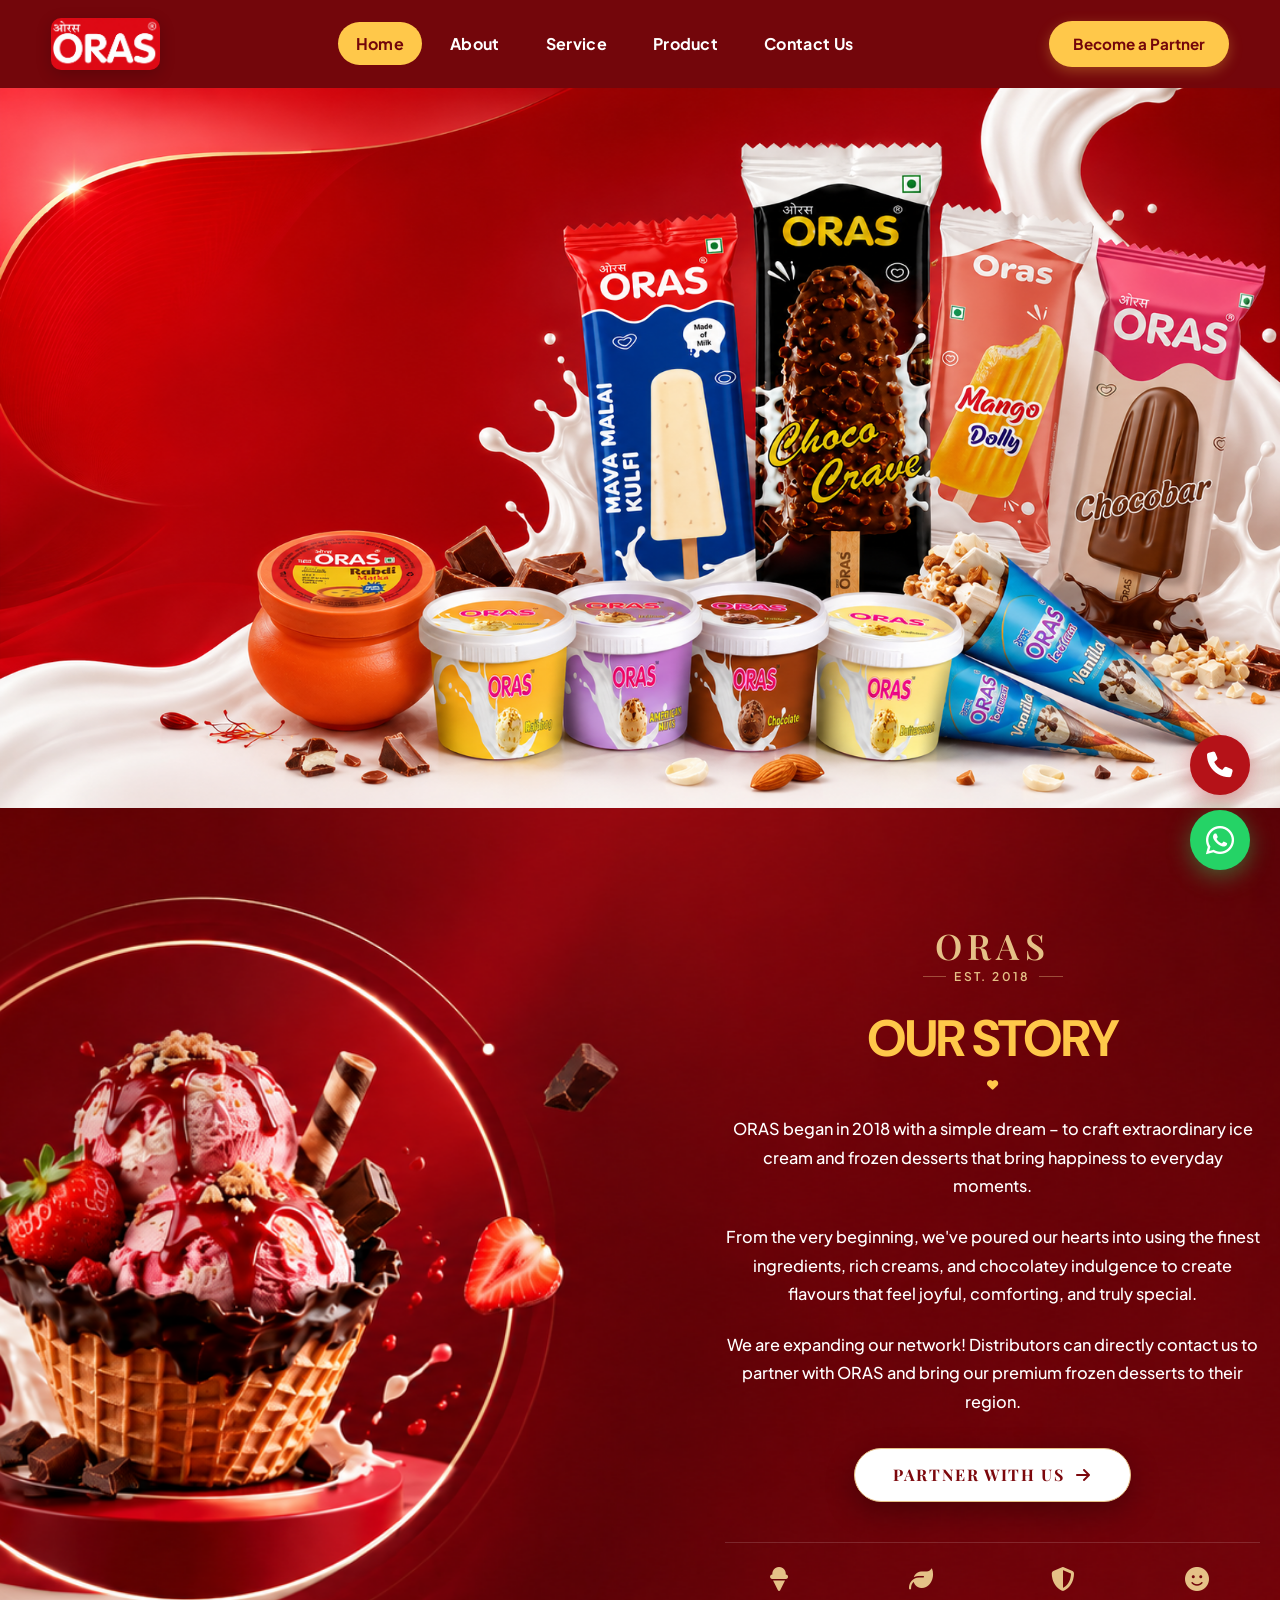
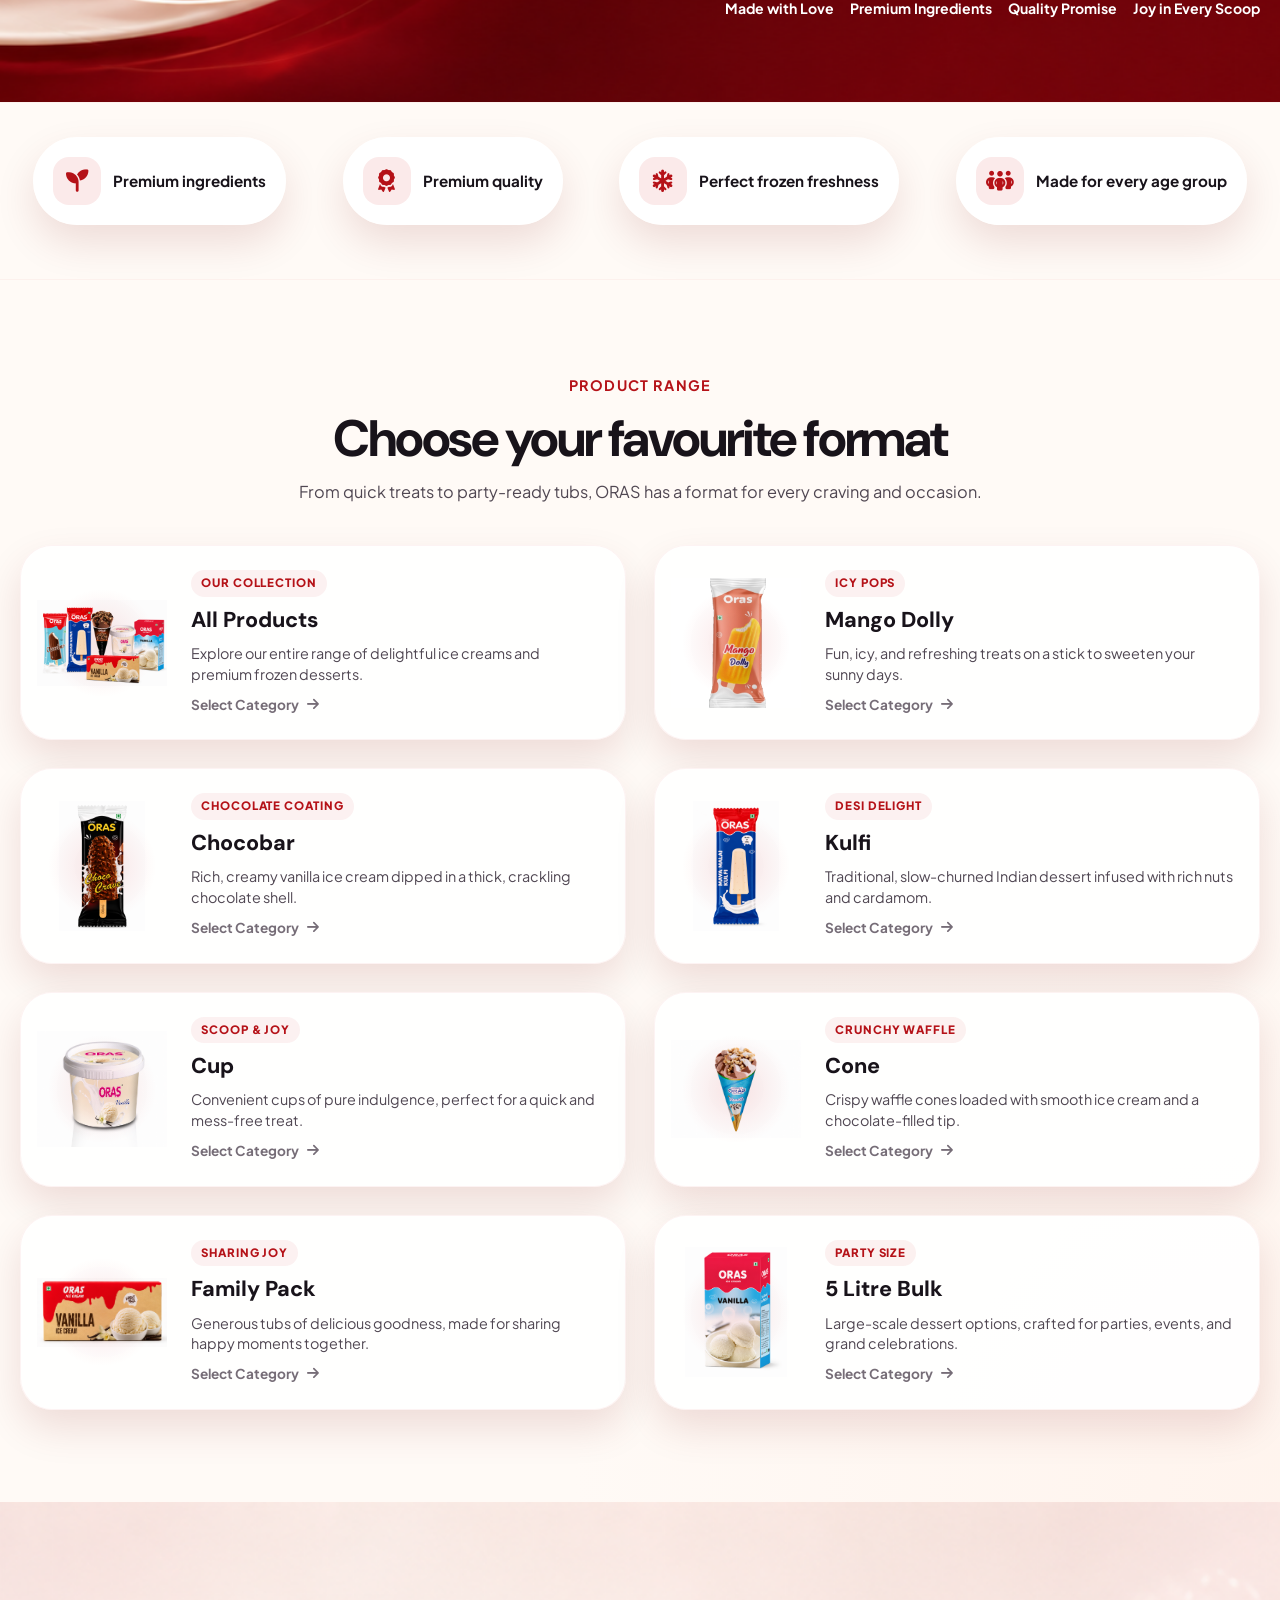
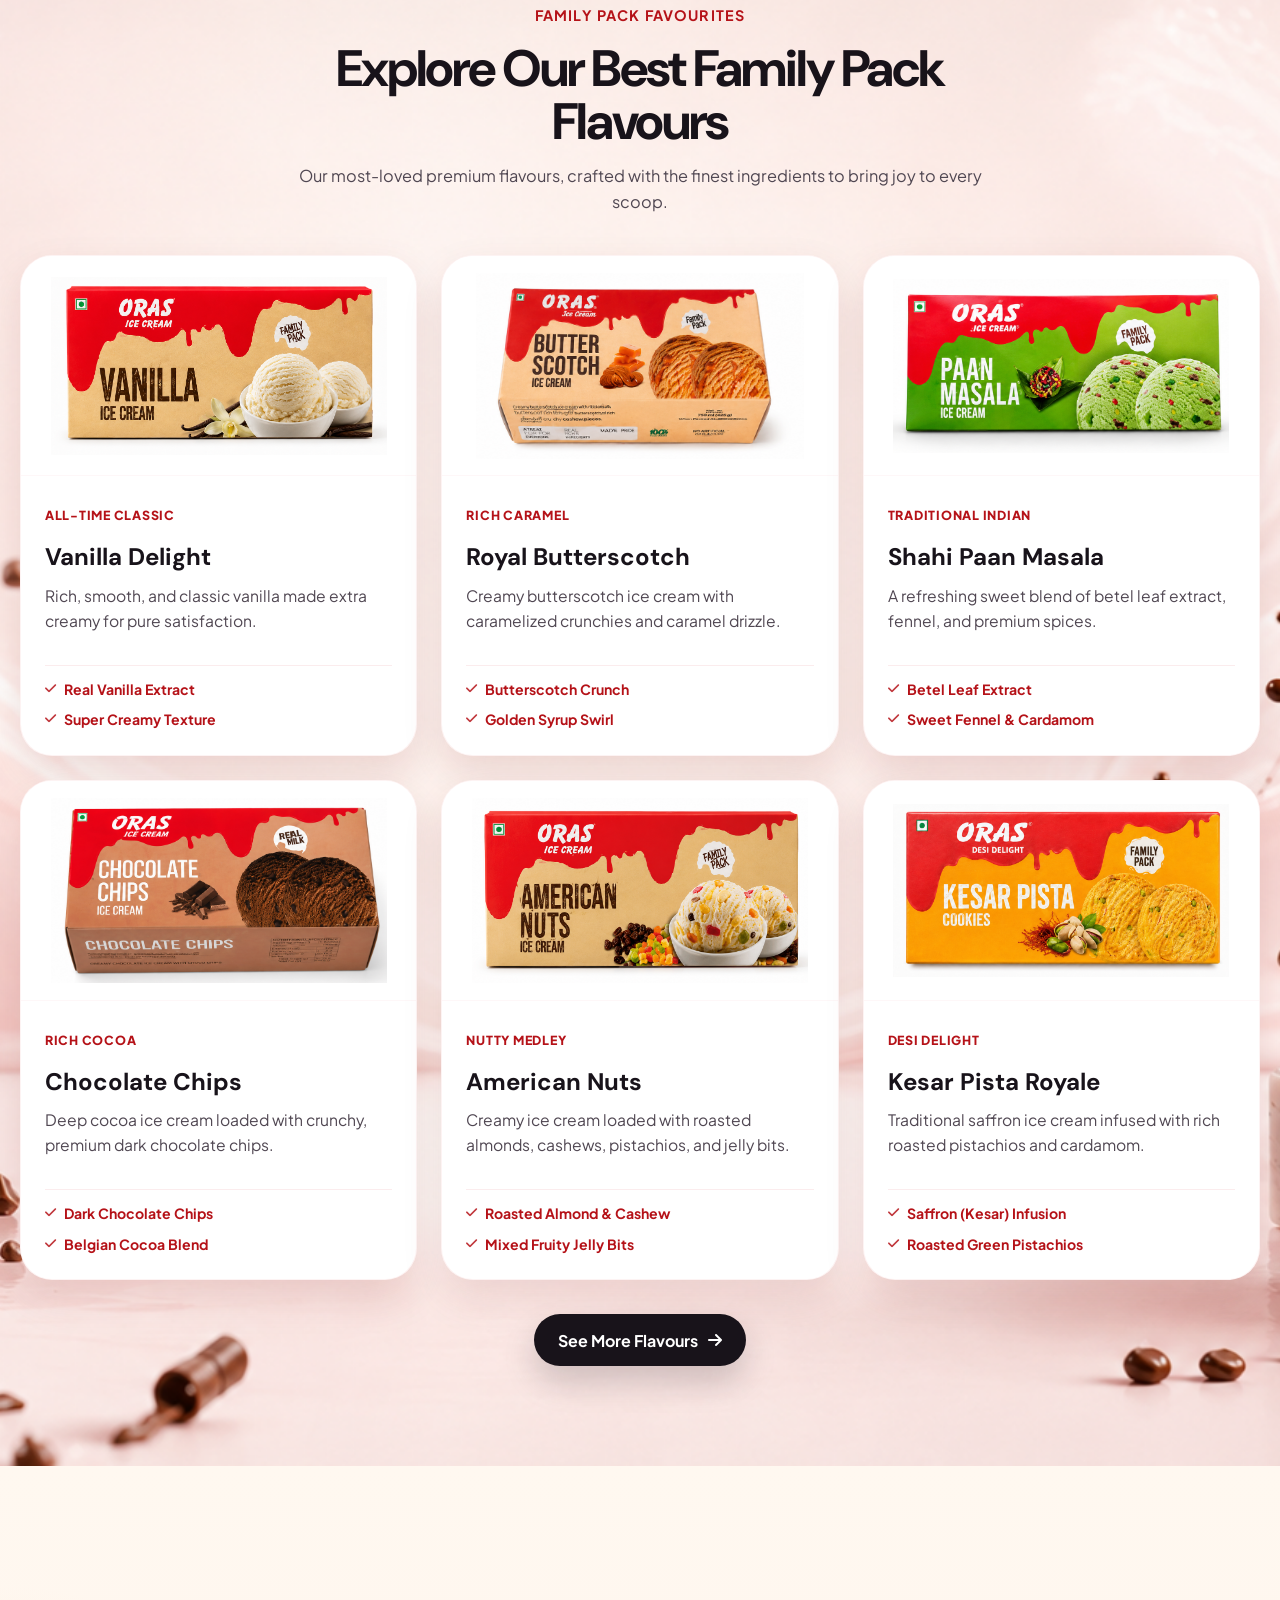
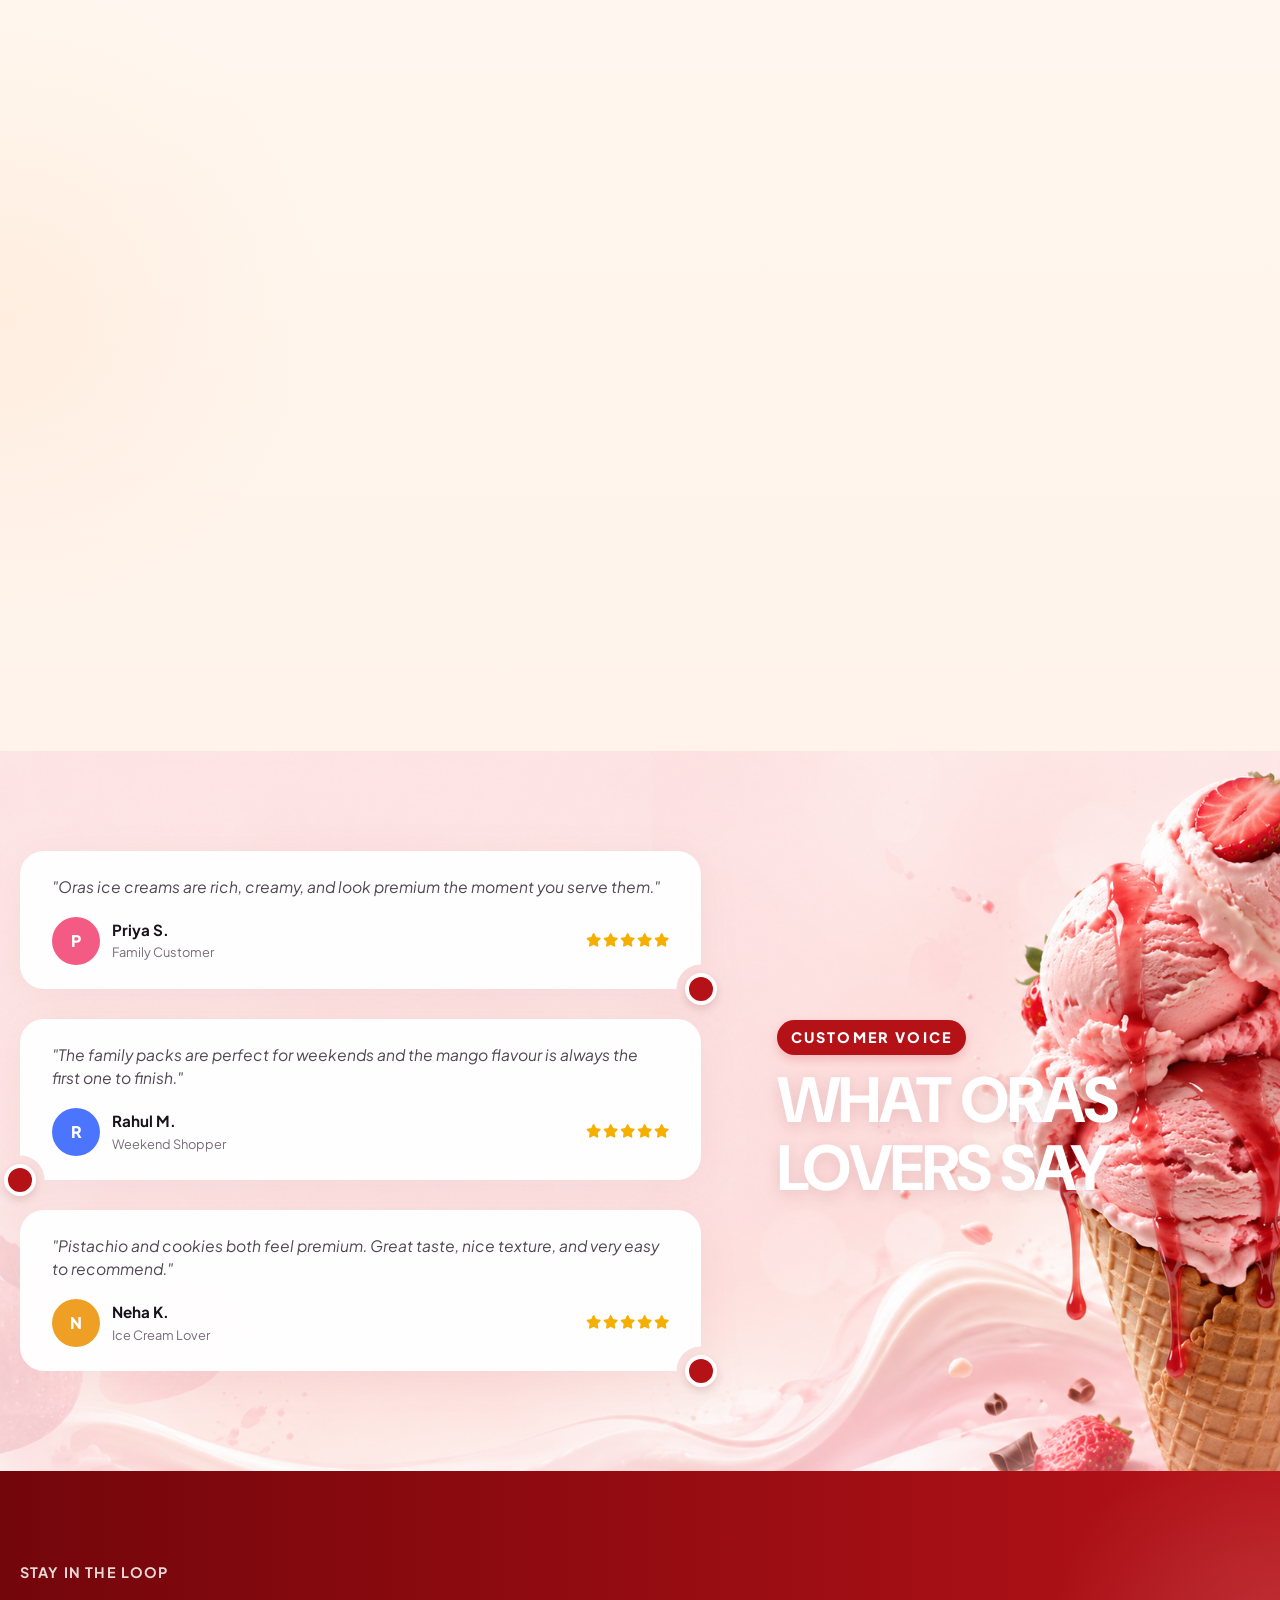
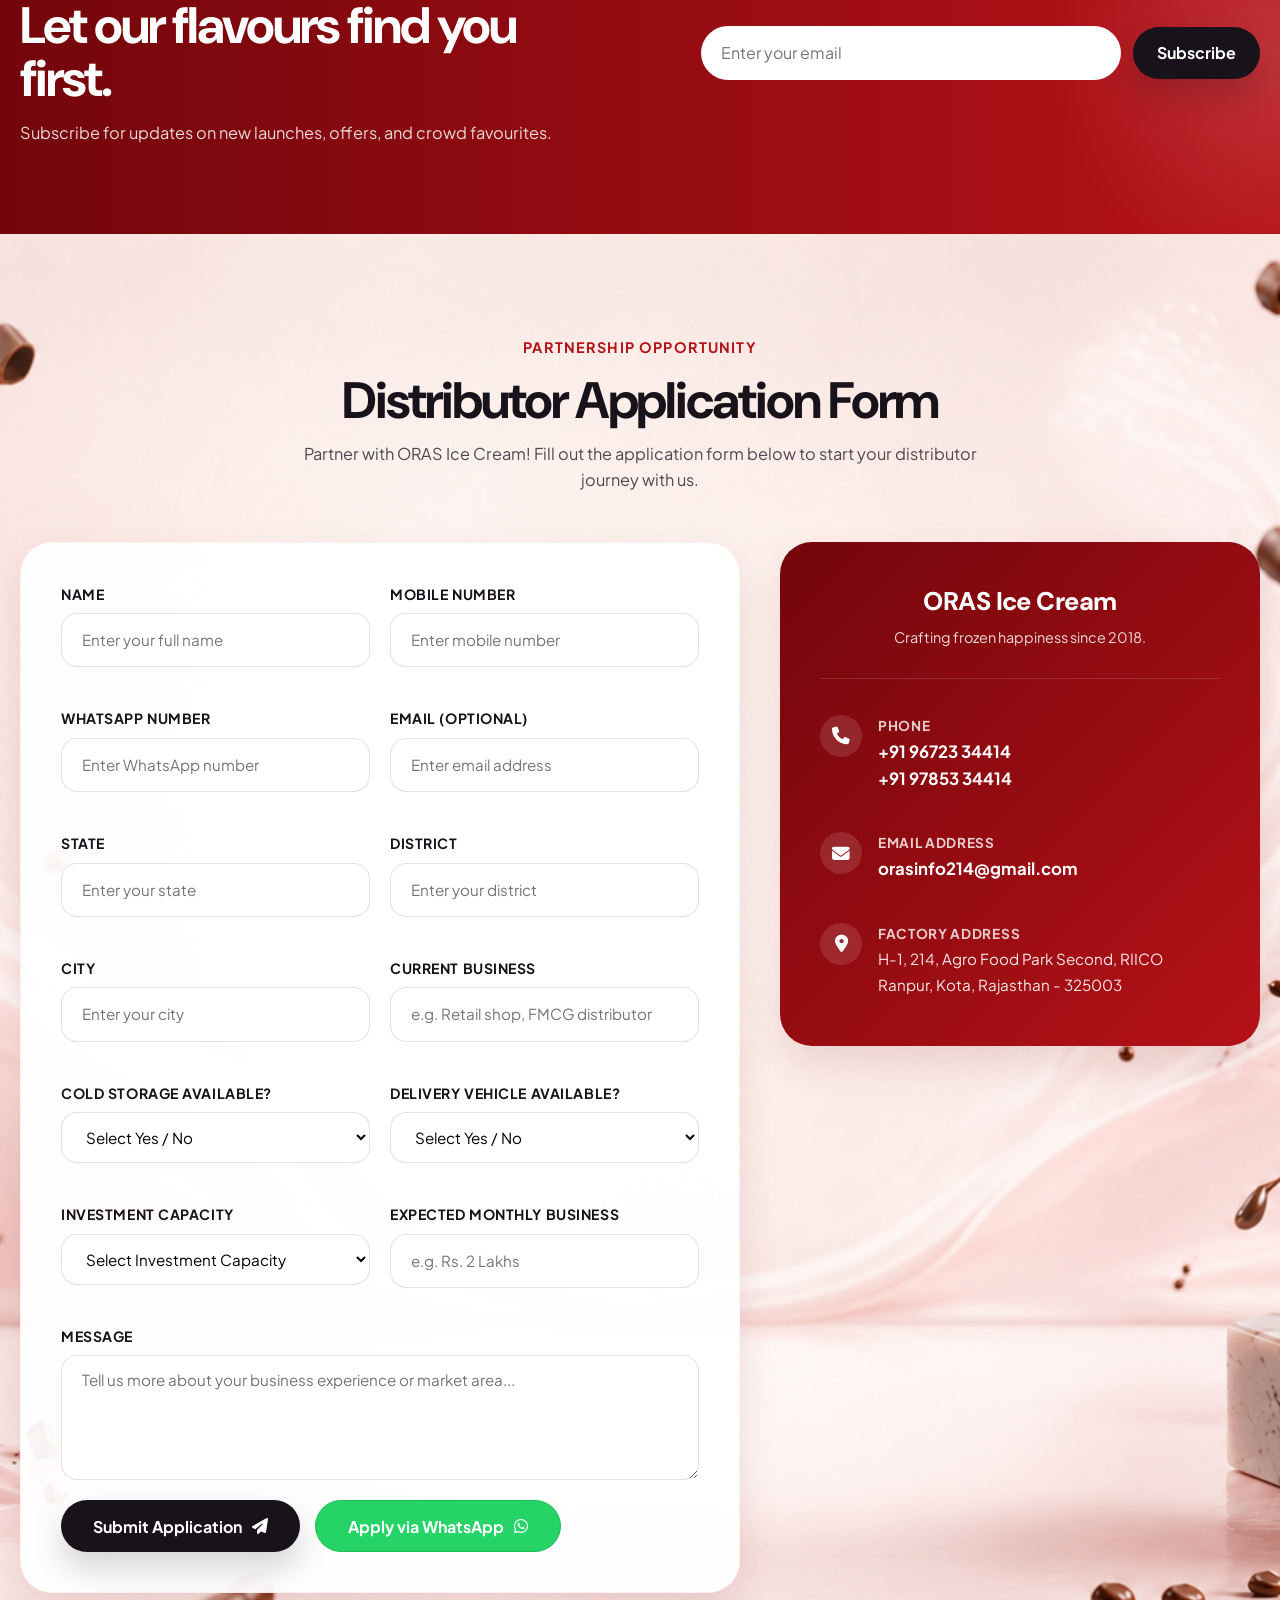
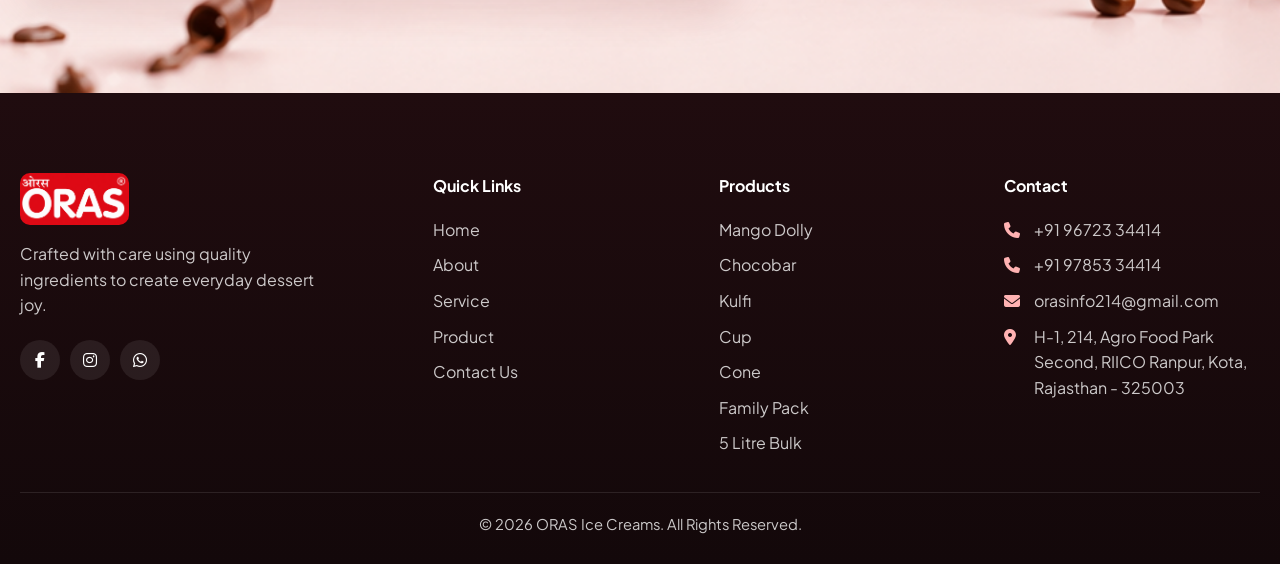
==== commit 3f61b6c9: "bnm," ====
--- a/index.html
+++ b/index.html
@@ -683,7 +683,12 @@
                             <div class="form-row">
                                 <div class="form-group">
                                     <label for="distributor-investment">Investment Capacity</label>
-                                    <input type="text" id="distributor-investment" placeholder="e.g. Rs. 5 Lakhs" required>
+                                    <select id="distributor-investment" required>
+                                        <option value="" disabled selected>Select Investment Capacity</option>
+                                        <option value="Upto 5 Lakh">Upto 5 Lakh</option>
+                                        <option value="5 to 15 Lakh">5 to 15 Lakh</option>
+                                        <option value="Above 15 Lakh">Above 15 Lakh</option>
+                                    </select>
                                 </div>
                                 <div class="form-group">
                                     <label for="distributor-expectedbusiness">Expected Monthly Business</label>
@@ -879,7 +884,12 @@
                     <div class="whatsapp-form-row">
                         <div class="whatsapp-form-group">
                             <label for="wa-investment">Investment Capacity</label>
-                            <input type="text" id="wa-investment" placeholder="e.g. Rs. 5 Lakhs" required>
+                            <select id="wa-investment" required>
+                                <option value="" disabled selected>Select Capacity</option>
+                                <option value="Upto 5 Lakh">Upto 5 Lakh</option>
+                                <option value="5 to 15 Lakh">5 to 15 Lakh</option>
+                                <option value="Above 15 Lakh">Above 15 Lakh</option>
+                            </select>
                         </div>
                         <div class="whatsapp-form-group">
                             <label for="wa-expectedbusiness">Expected Business</label>
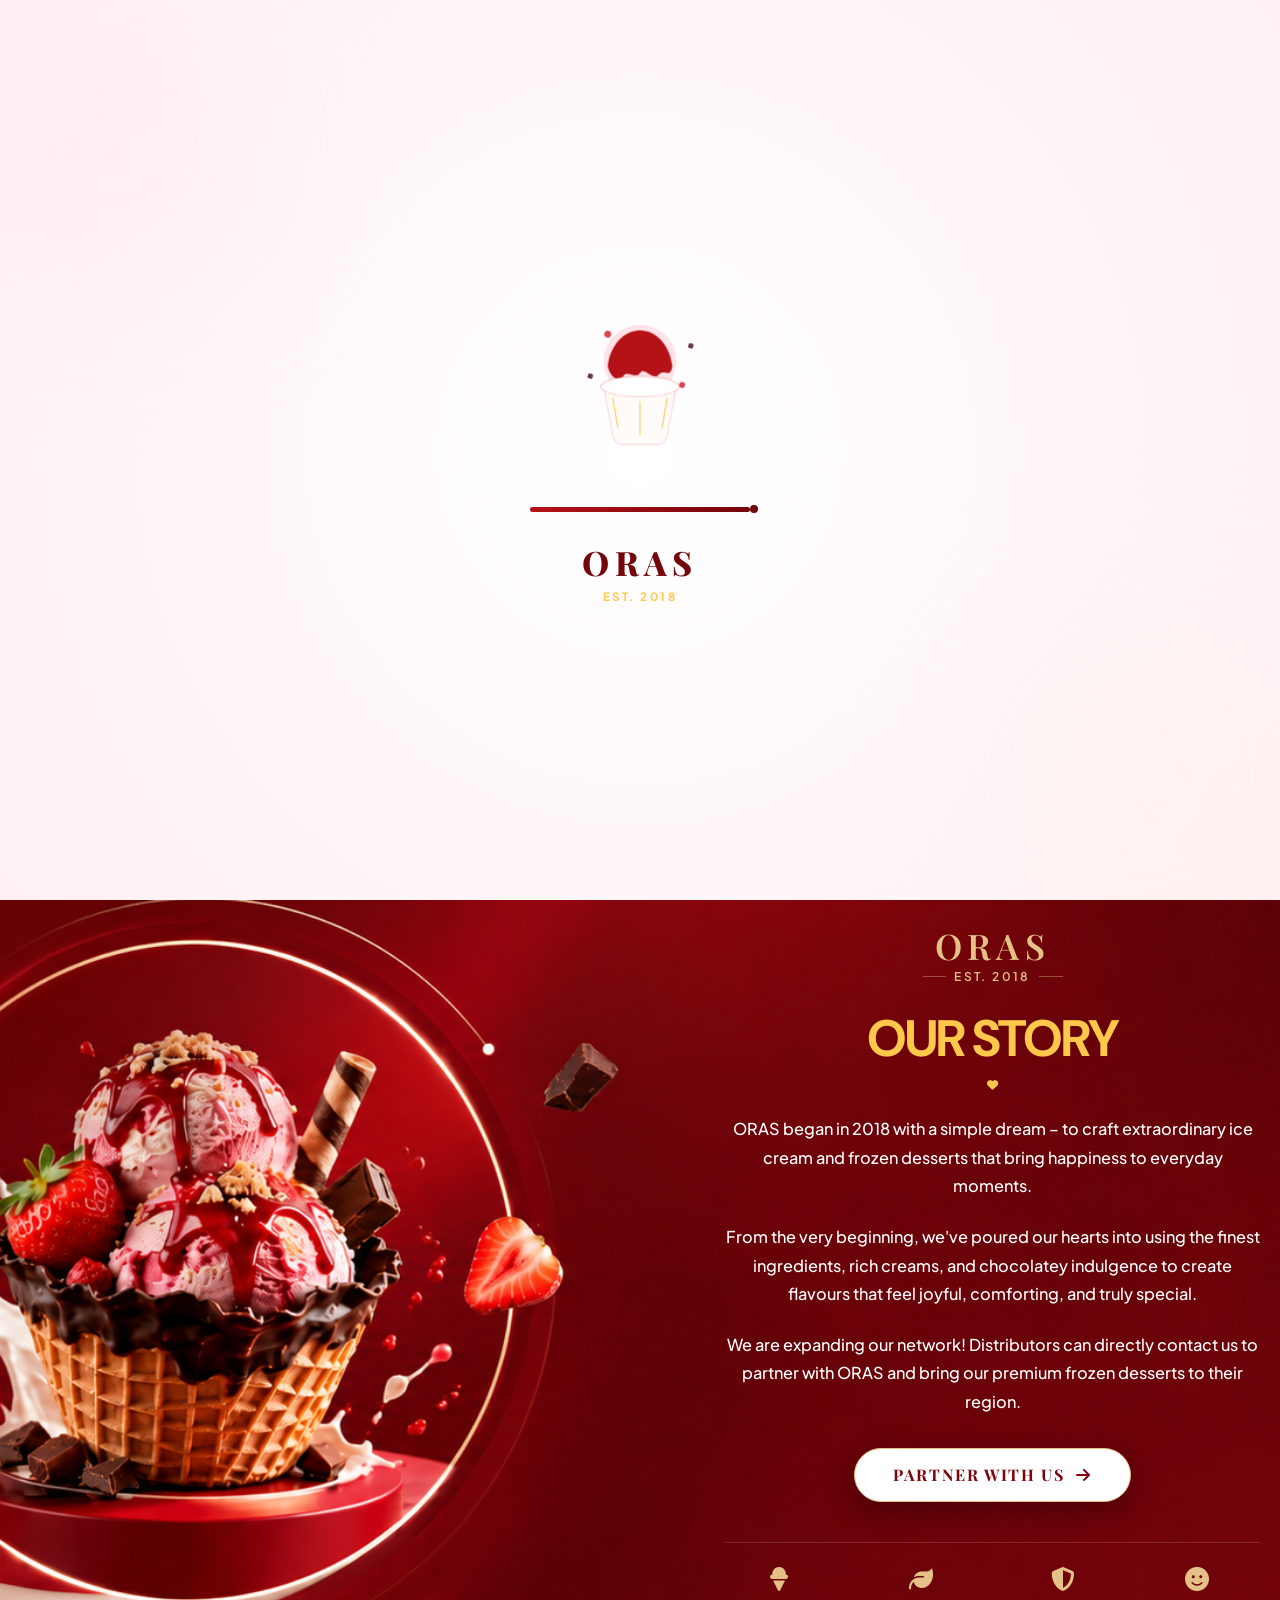
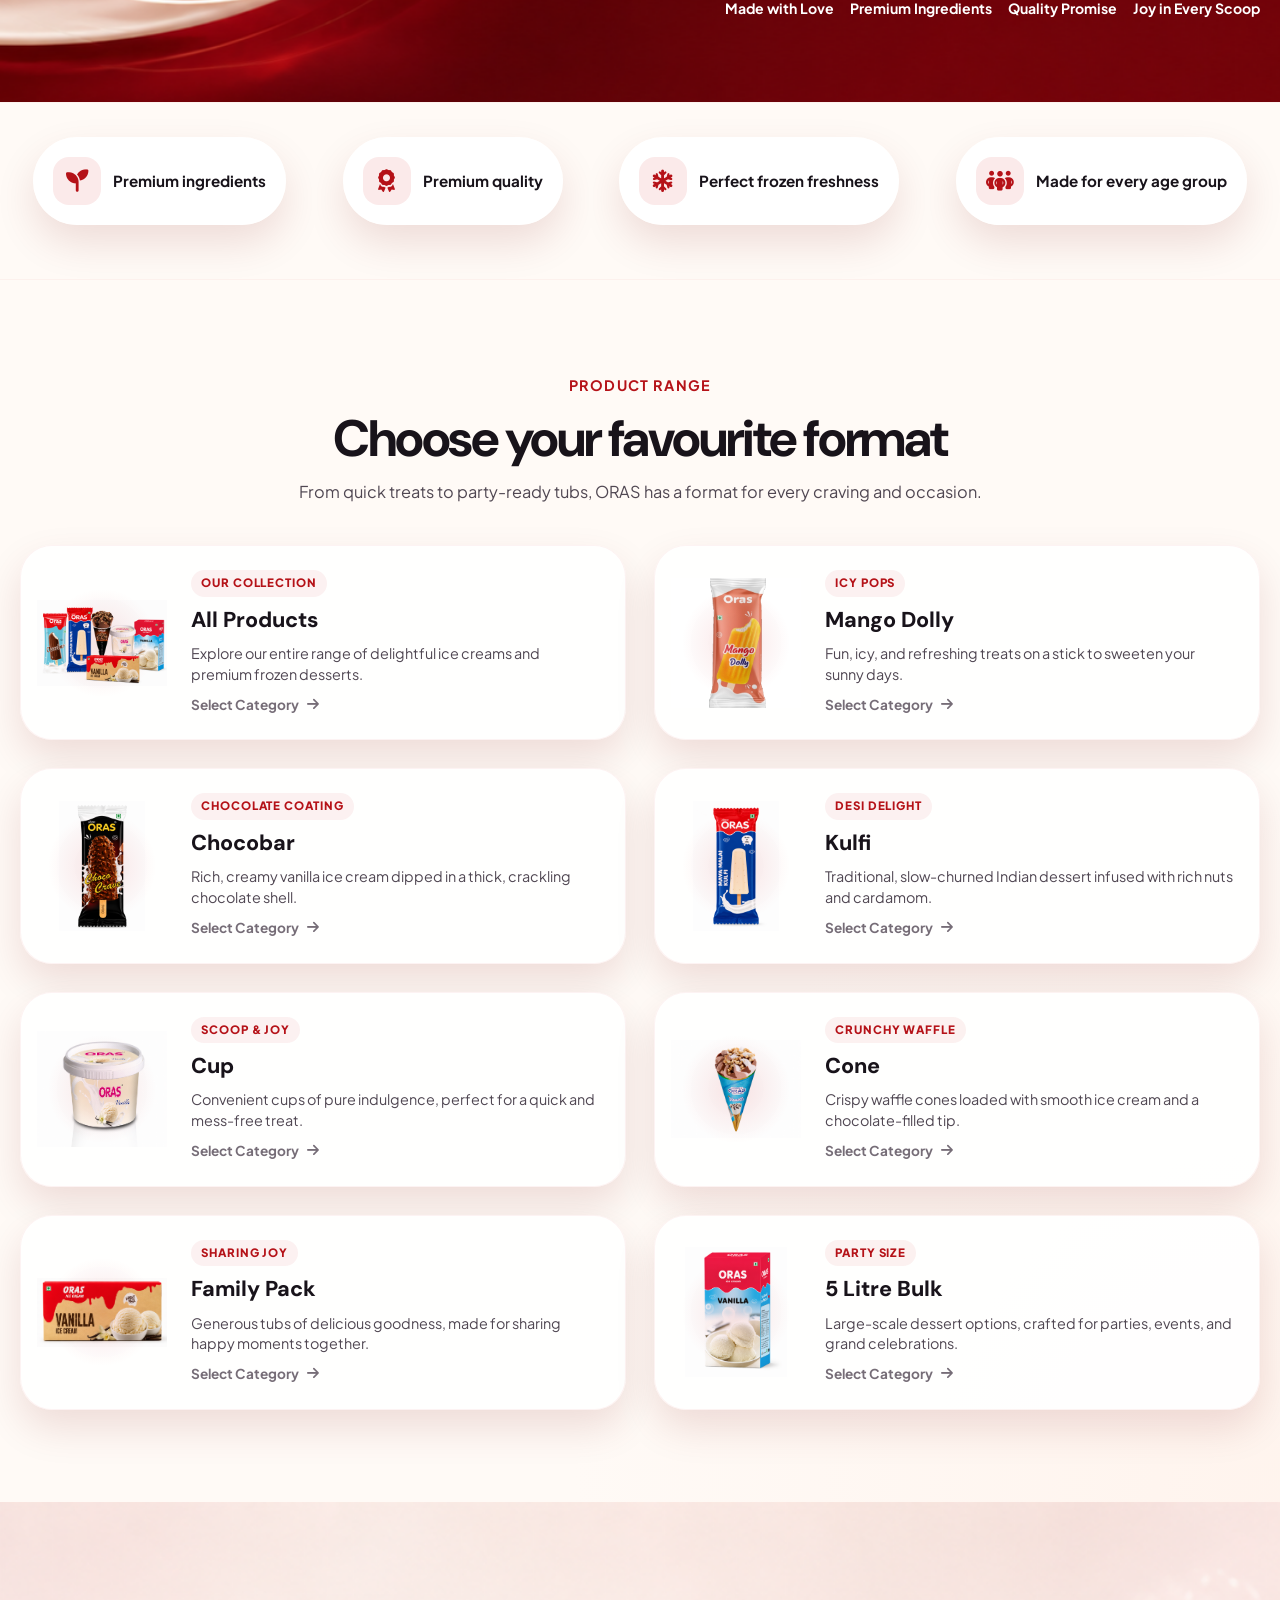
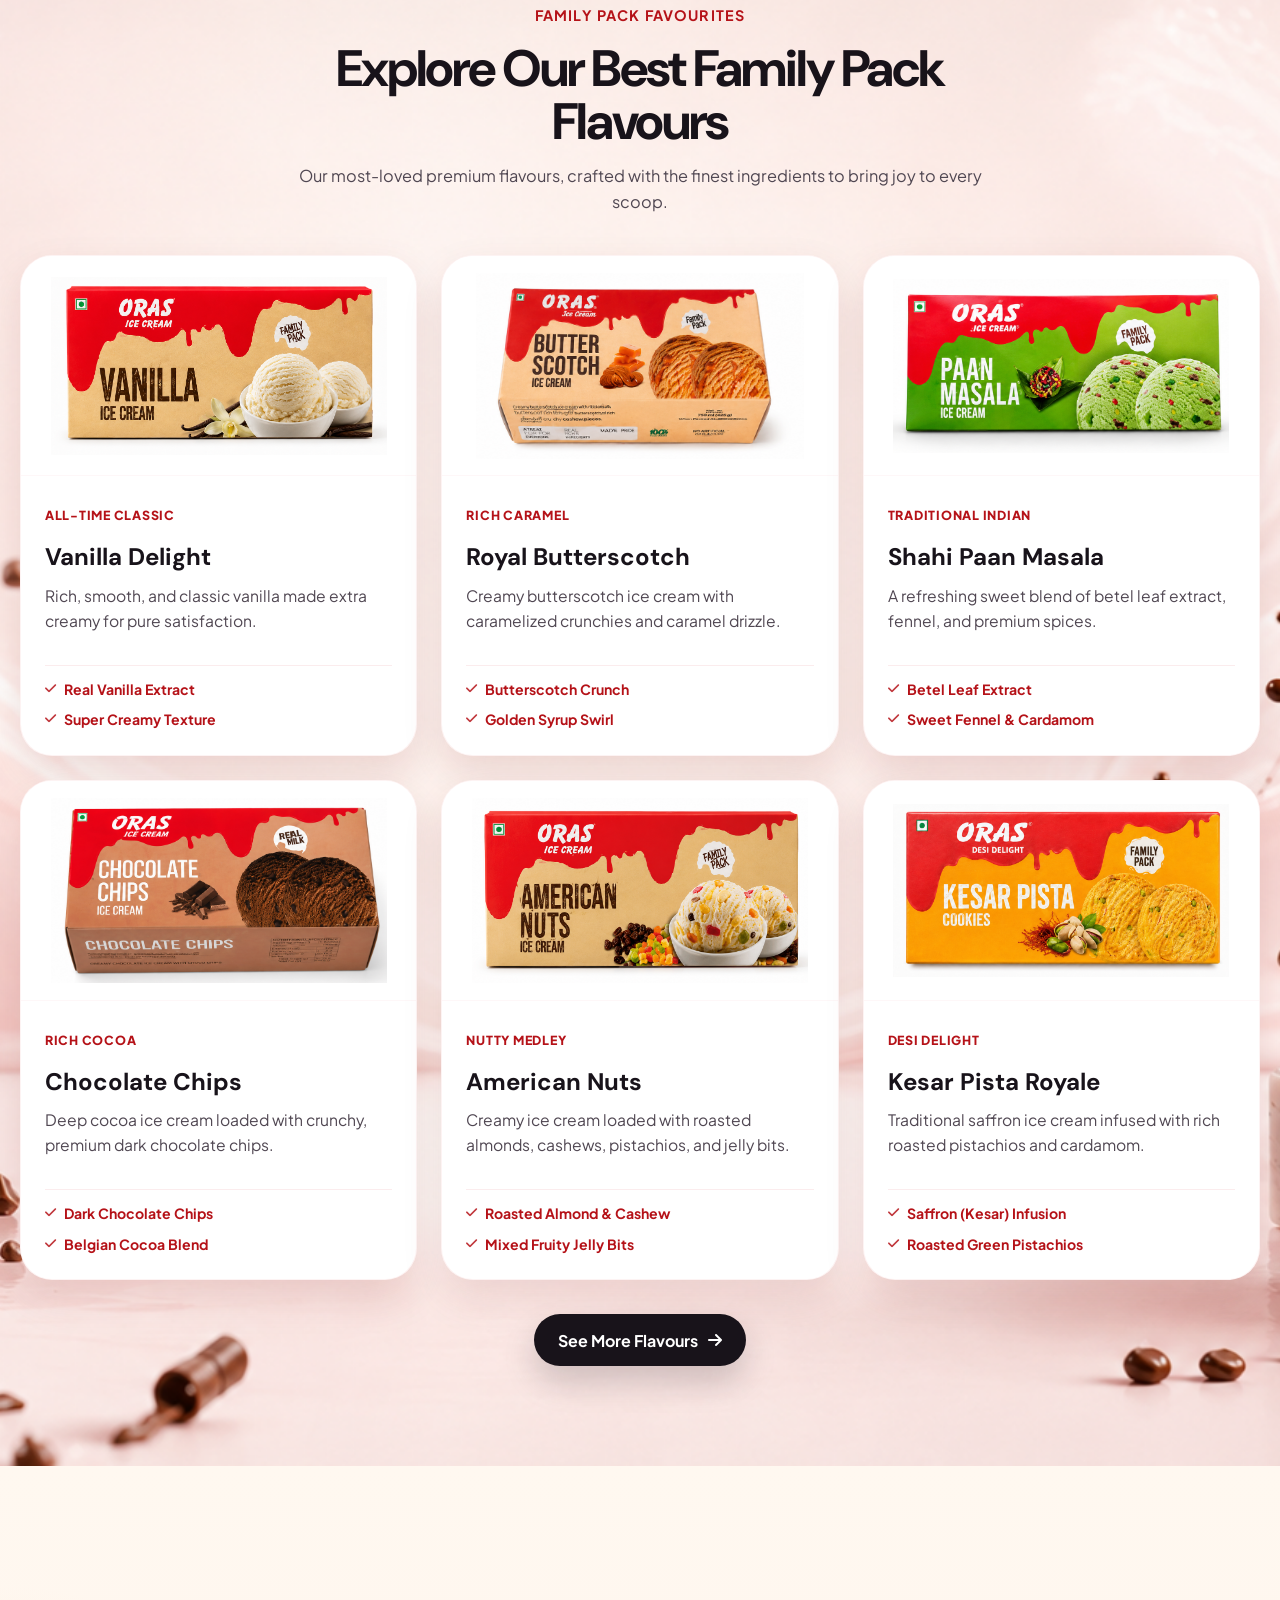
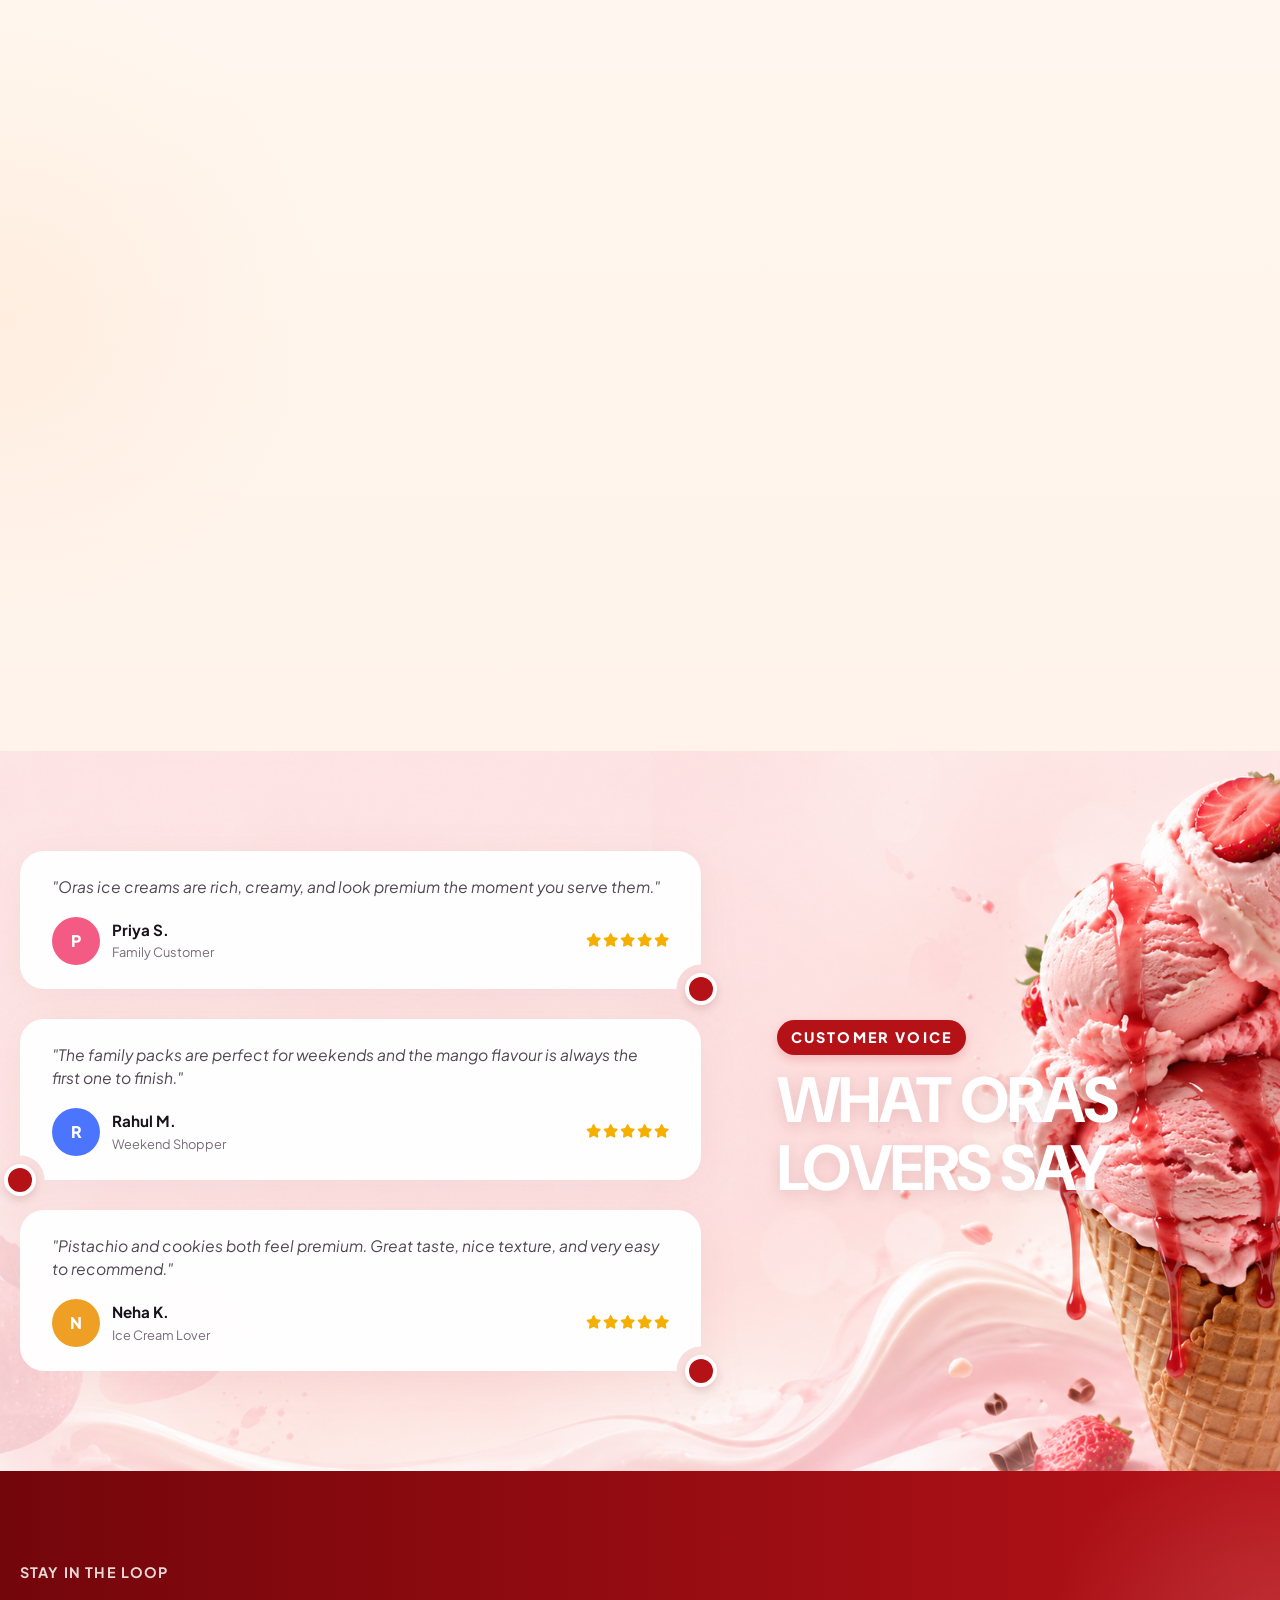
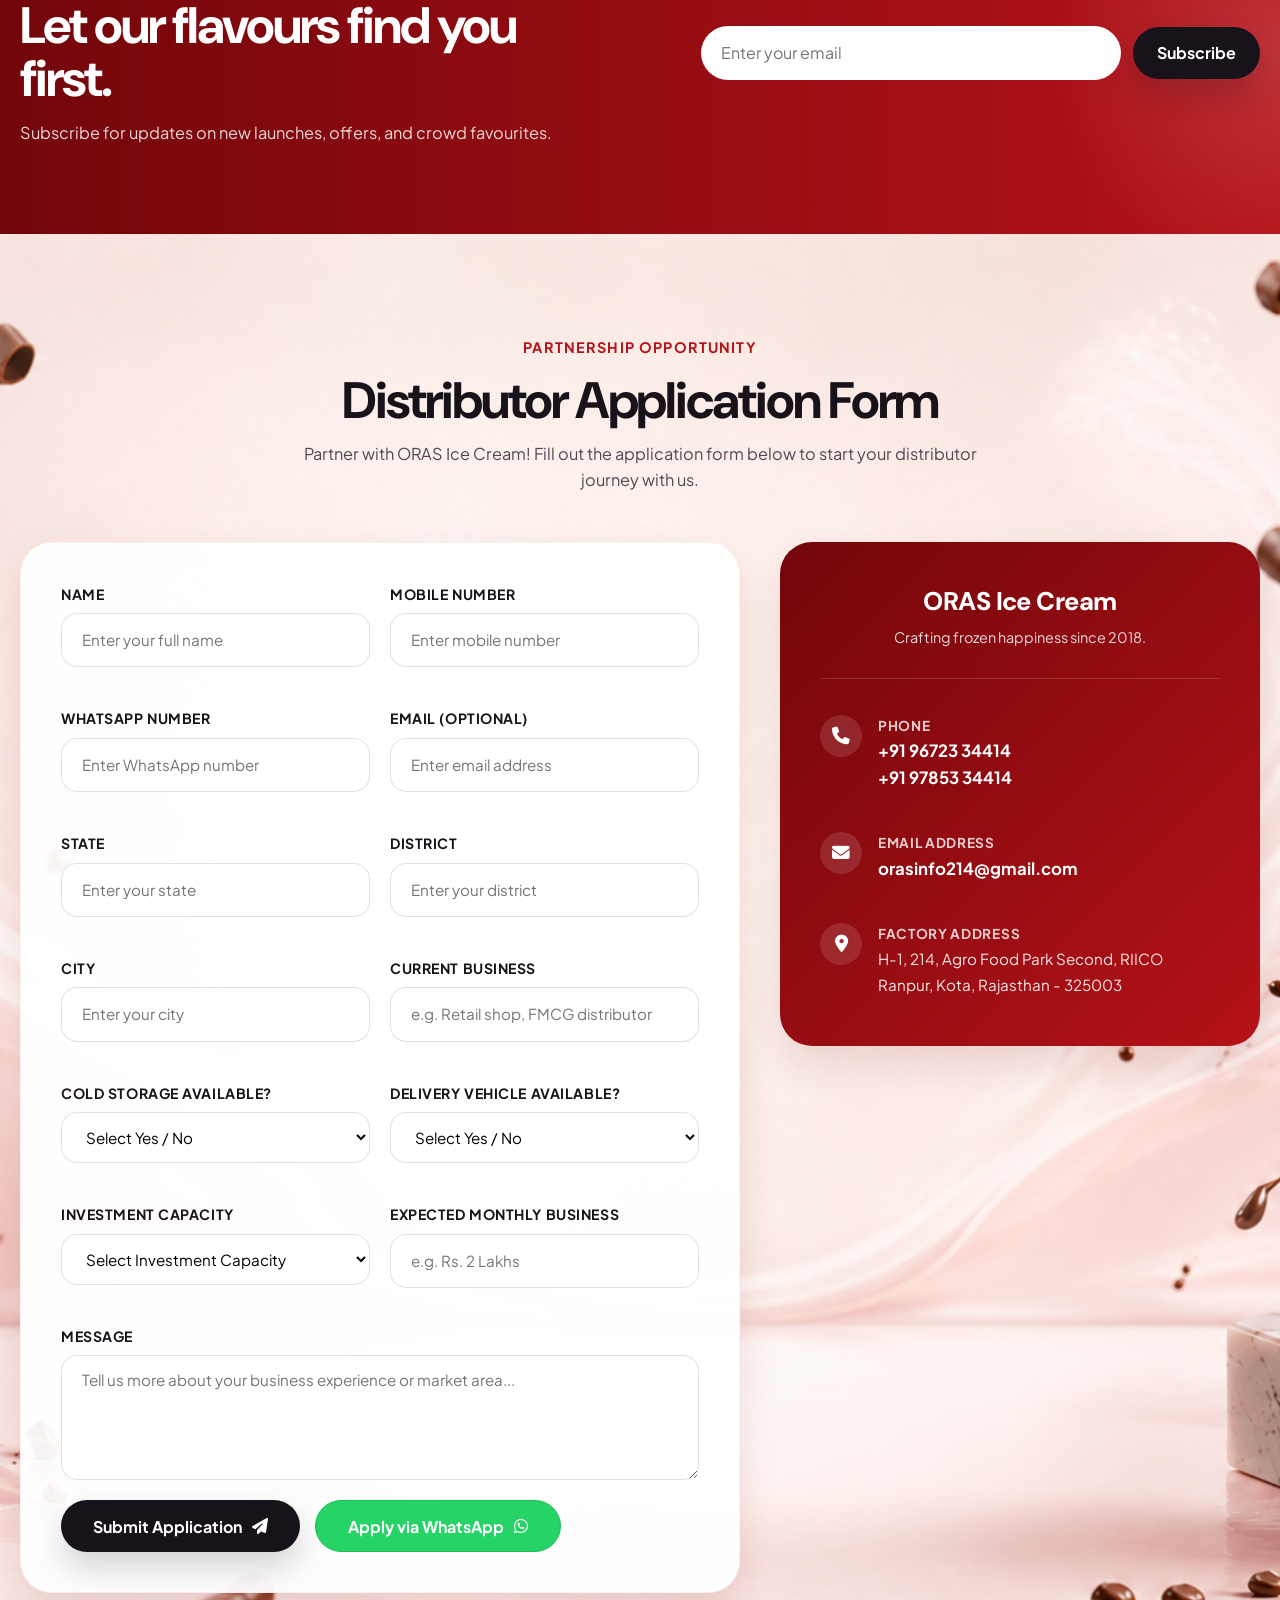
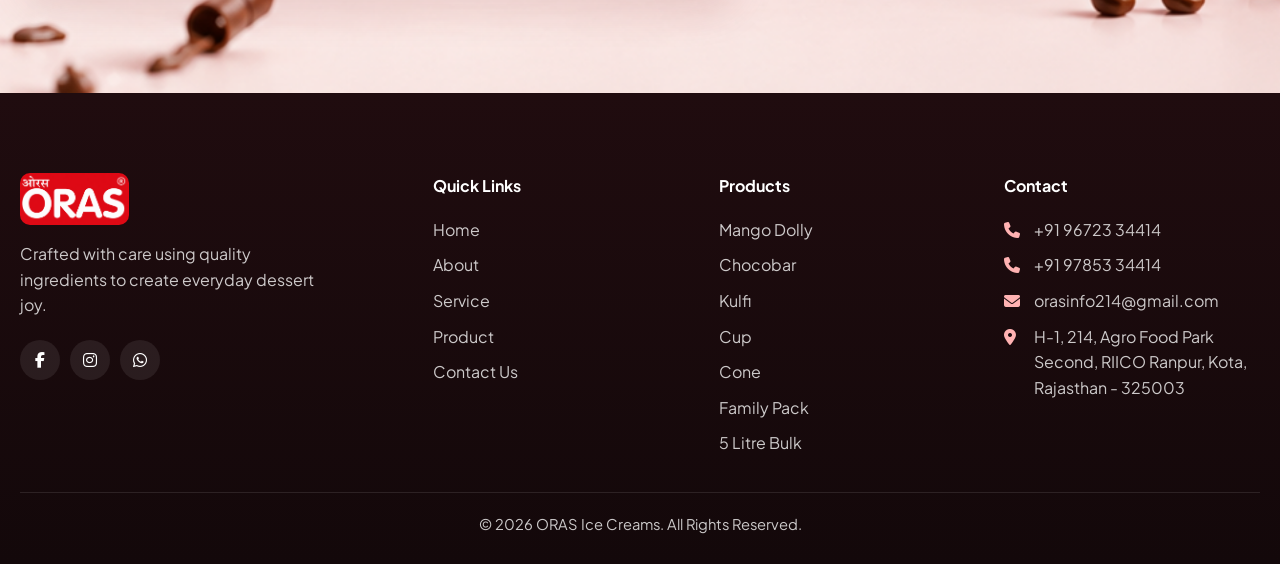
==== commit 33c8d215: "sdfg" ====
--- a/index.html
+++ b/index.html
@@ -602,9 +602,8 @@
                     <h2>Let our flavours find you first.</h2>
                     <p>Subscribe for updates on new launches, offers, and crowd favourites.</p>
                 </div>
-                <form class="newsletter-form scroll-reveal"
-                    onsubmit="event.preventDefault(); alert('Thank you for subscribing to ORAS.'); this.reset();">
-                    <input type="email" placeholder="Enter your email" required class="newsletter-input">
+                <form id="newsletter-form" class="newsletter-form scroll-reveal">
+                    <input type="email" id="newsletter-email" placeholder="Enter your email" required class="newsletter-input">
                     <button type="submit" class="btn btn-dark">Subscribe</button>
                 </form>
             </div>
@@ -621,7 +620,7 @@
                 <div class="contact-layout scroll-reveal">
                     <!-- Left: Contact Form Card -->
                     <div class="contact-form-card">
-                        <form onsubmit="event.preventDefault(); alert('Thank you for submitting your Distributor Application! Our partnership team will review your application and contact you shortly.'); this.reset();">
+                        <form id="distributor-main-form">
                             <div class="form-row">
                                 <div class="form-group">
                                     <label for="distributor-name">Name</label>
